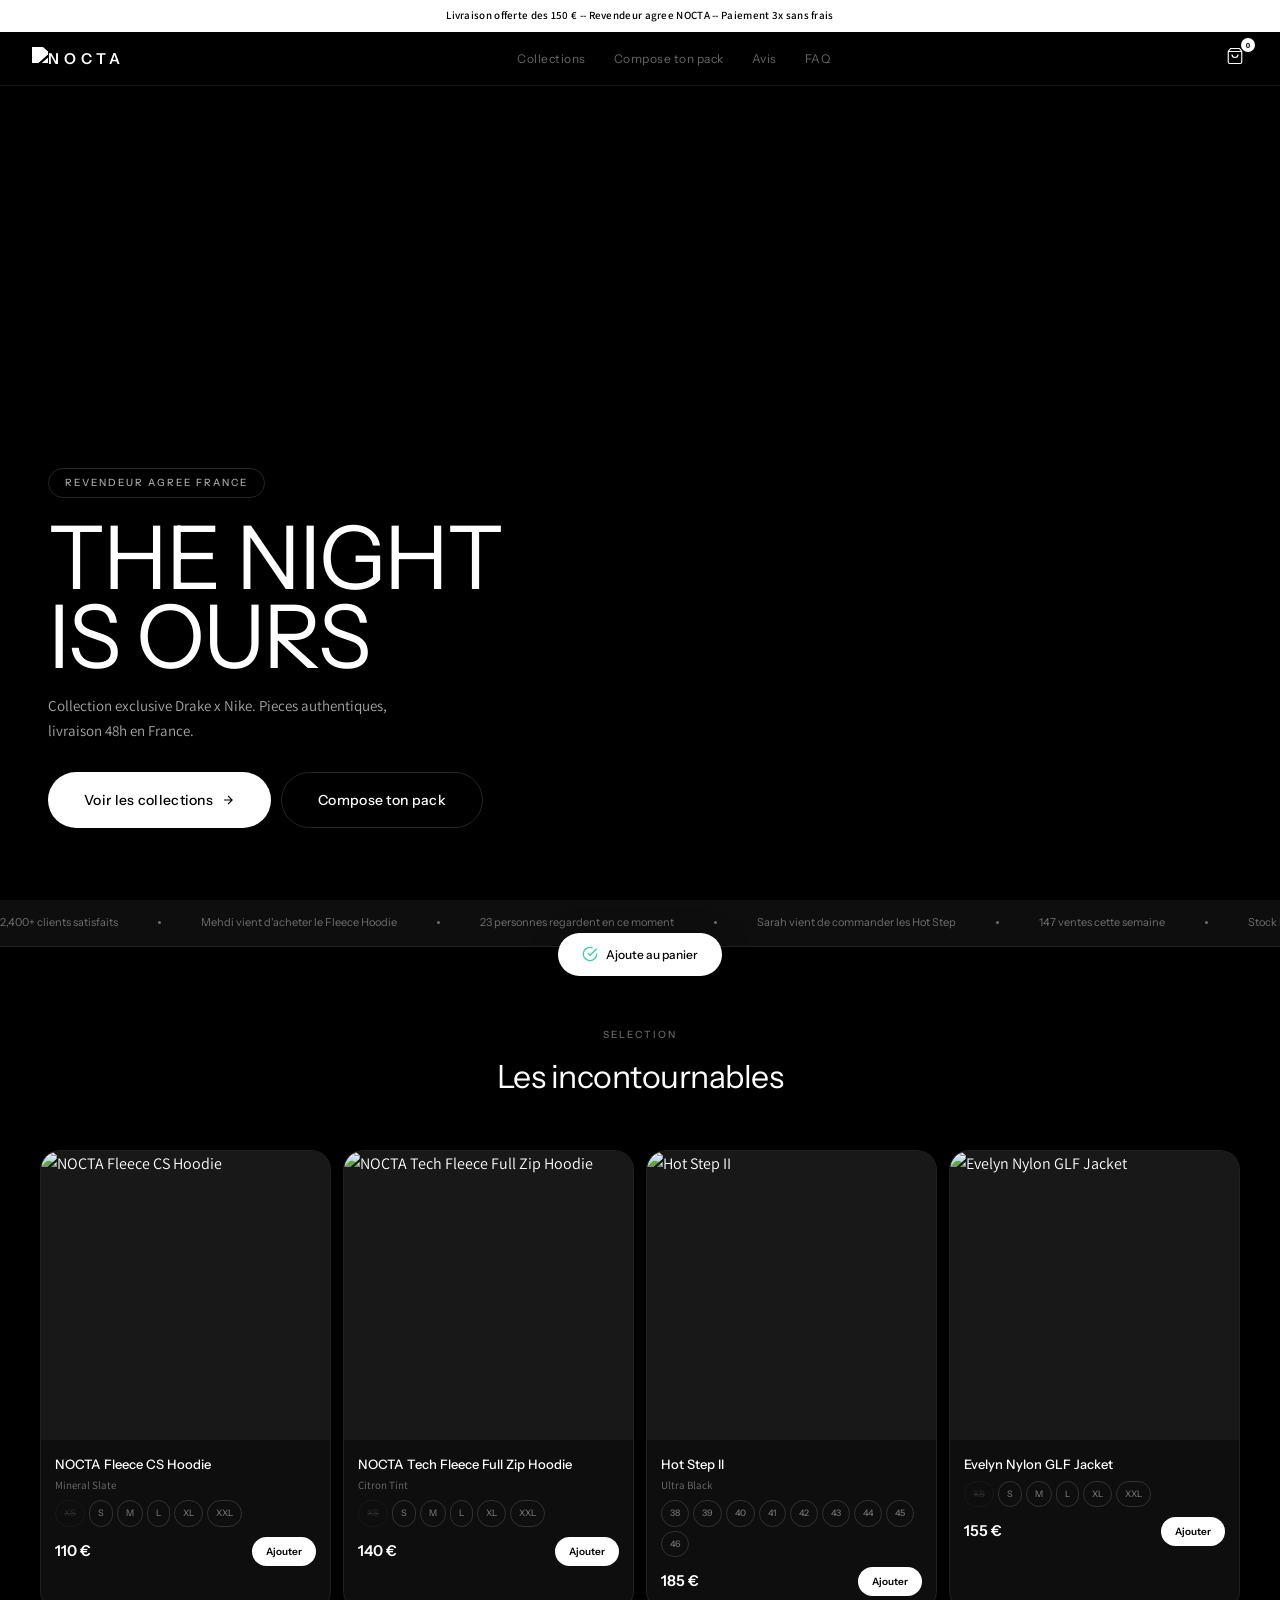
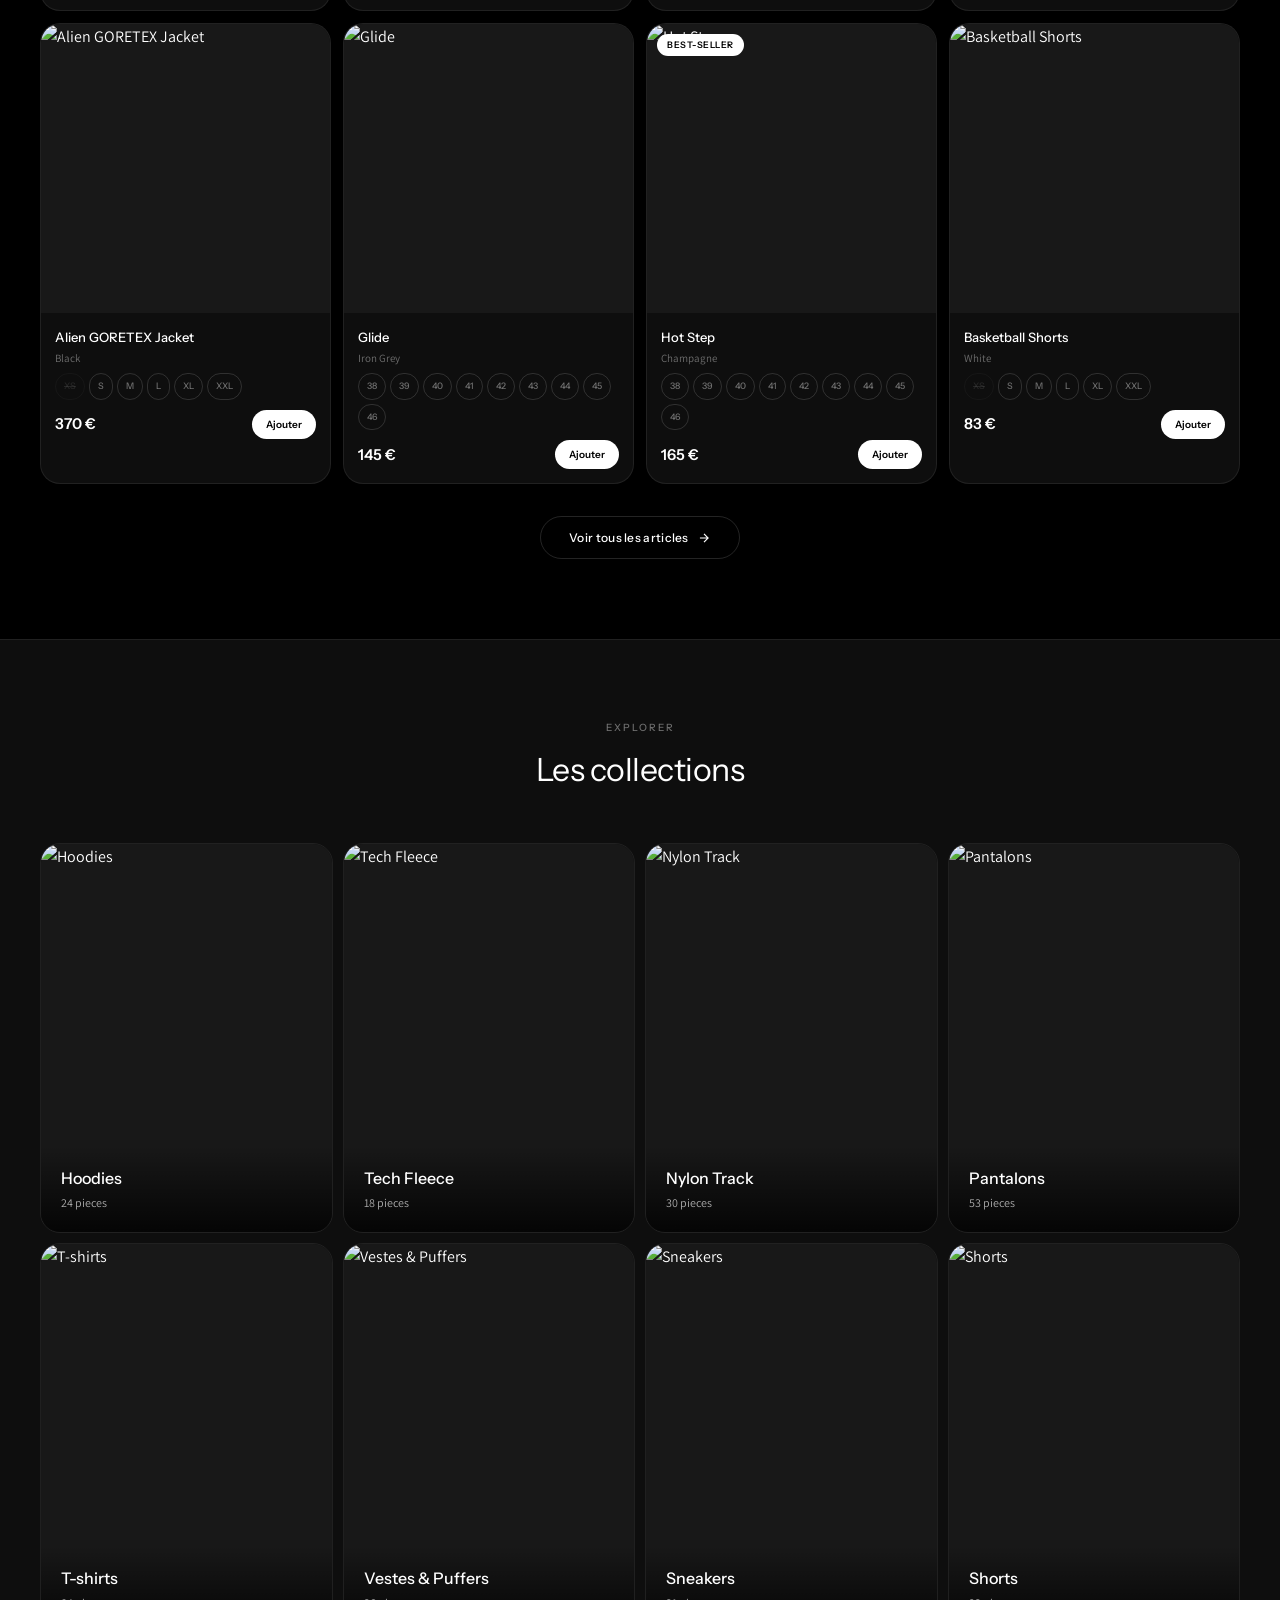
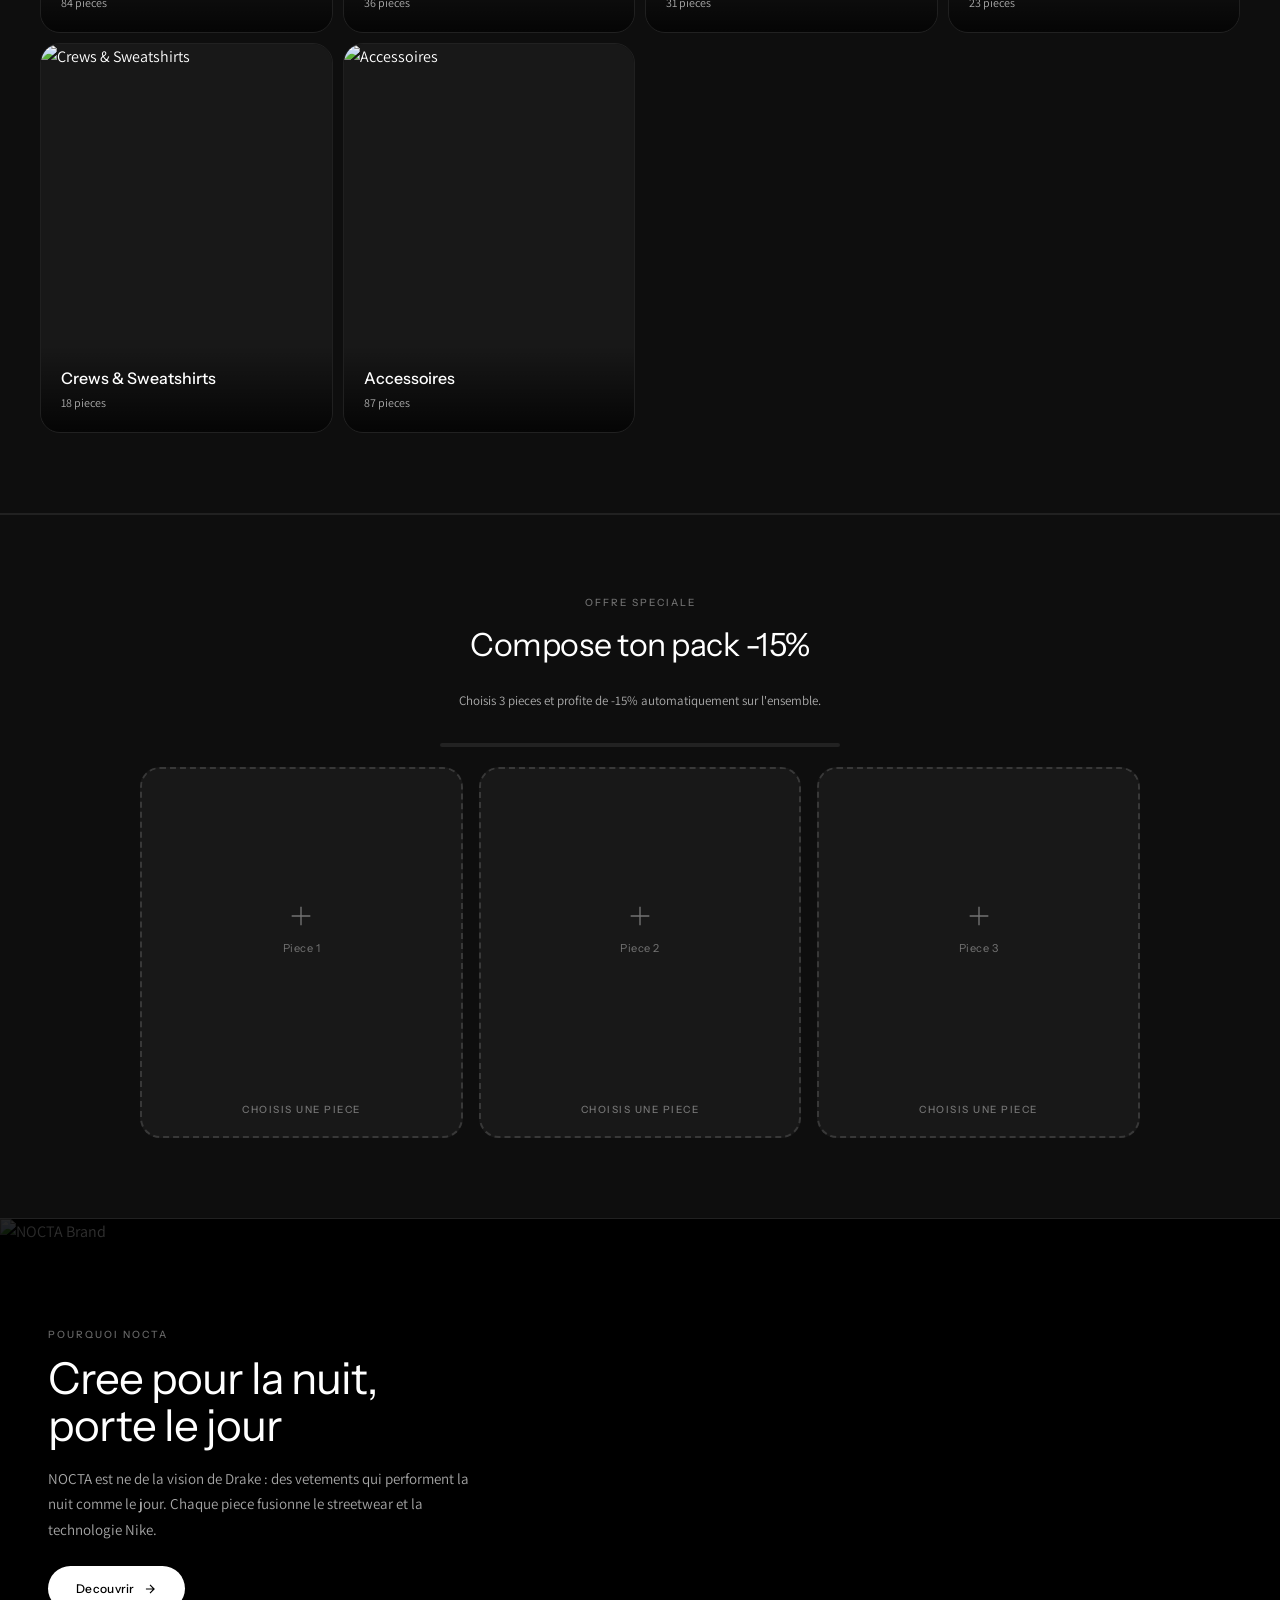
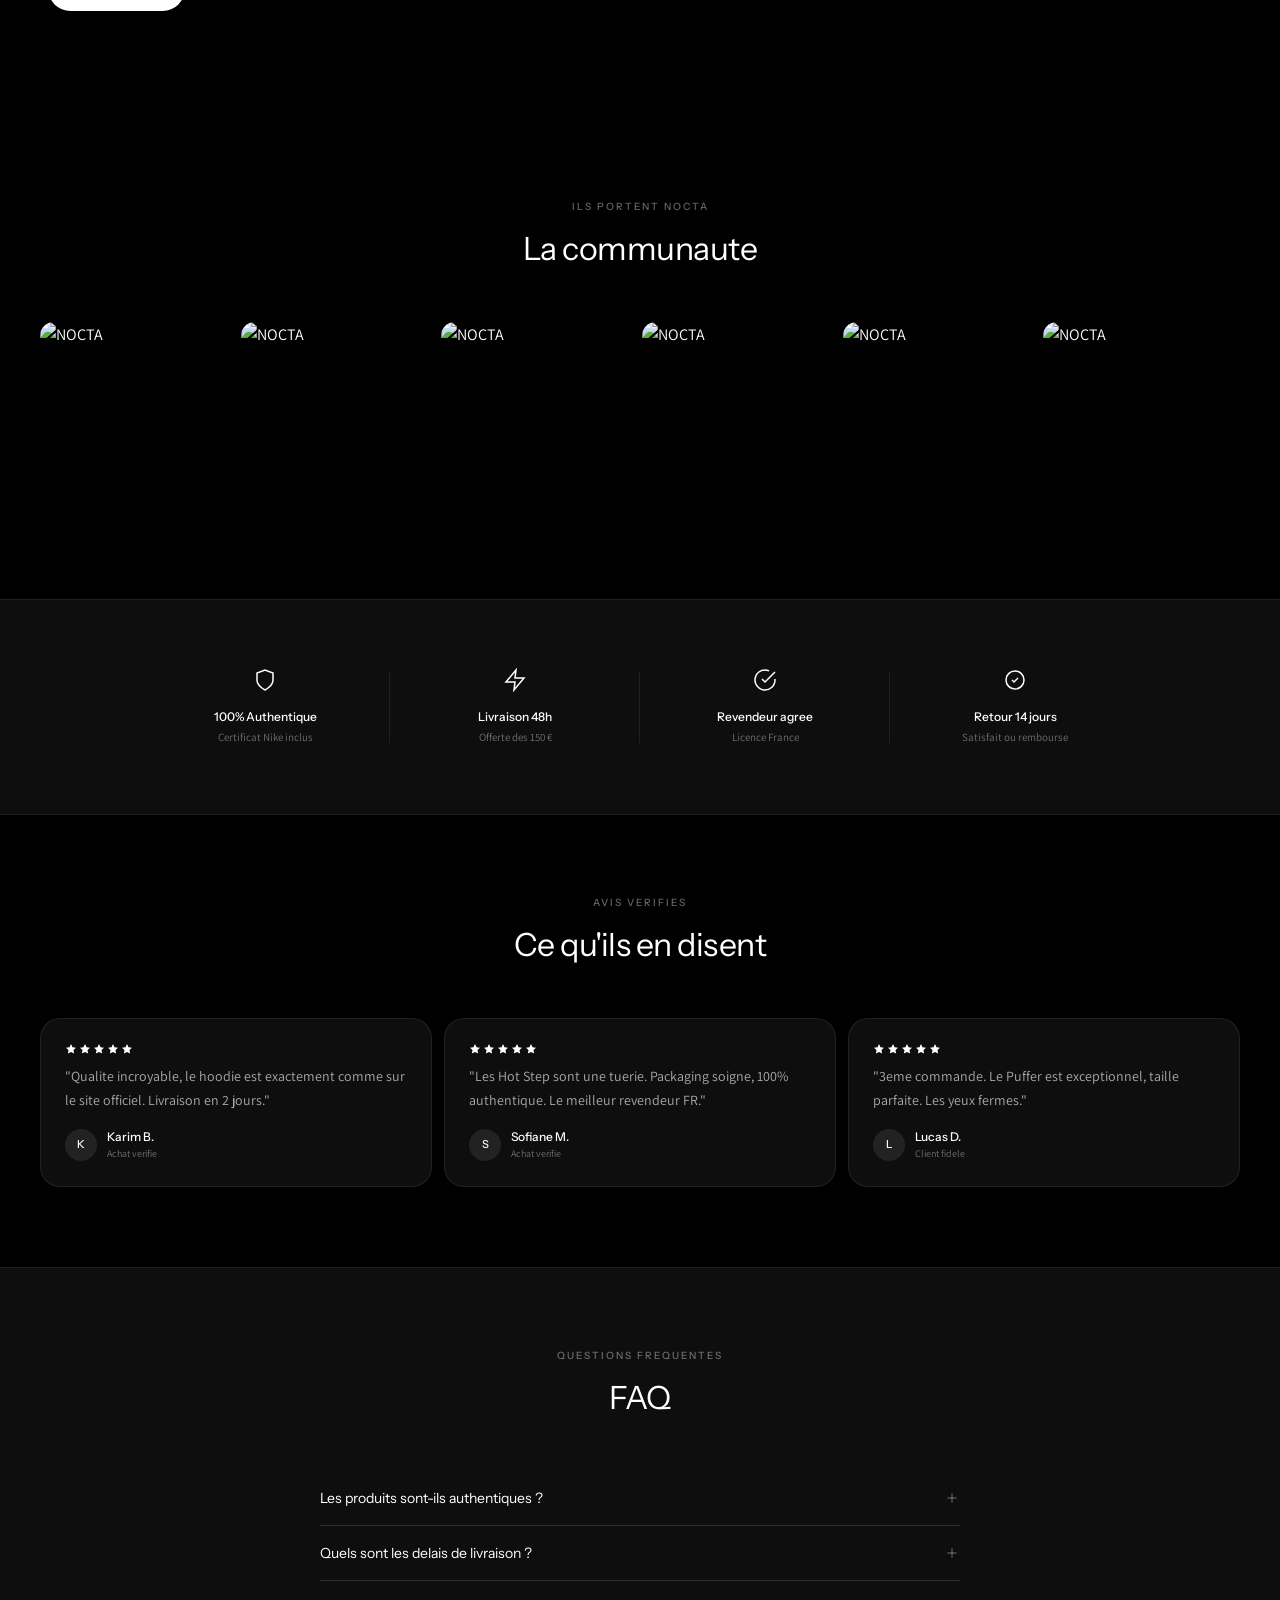
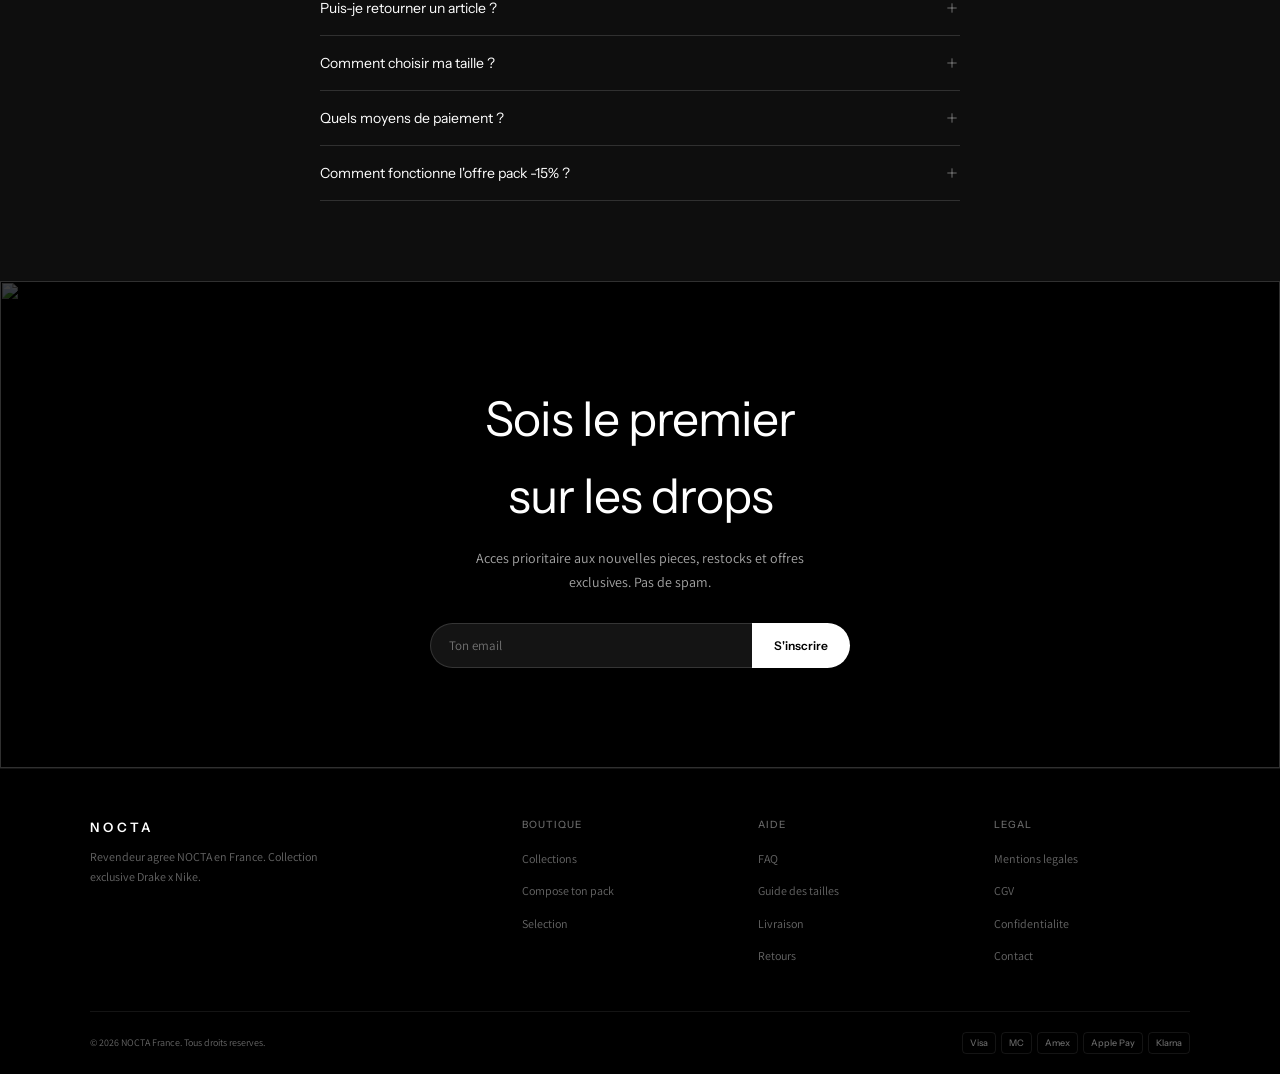
==== index.html @ 41edf845 "add ads tracker snippet (PageView, AddToCart, InitiateCheckout)" ====
<!DOCTYPE html>
<html lang="fr">
<head>
    <meta charset="UTF-8">
    <meta name="viewport" content="width=device-width, initial-scale=1.0">
    <title>NOCTA France - Revendeur Agree | Collection Drake x Nike 2026</title>
    <meta name="description" content="Revendeur agree NOCTA en France. Collection exclusive Drake x Nike : hoodies, Tech Fleece, Hot Step II, Glide, Puffers. Livraison 48h, 100% authentique. Plus de 400 pieces disponibles.">
    <meta name="keywords" content="NOCTA, Drake, Nike, NOCTA France, Hot Step, Glide, Tech Fleece, Puffer, Cardinal Stock, streetwear, sneakers, collection Drake Nike, revendeur agree NOCTA">
    <meta name="author" content="NOCTA France">
    <meta name="robots" content="index, follow">
    <link rel="canonical" href="https://nocta-france.com">

    <!-- Open Graph / Facebook -->
    <meta property="og:type" content="website">
    <meta property="og:title" content="NOCTA France - Revendeur Agree | Collection Drake x Nike">
    <meta property="og:description" content="Collection exclusive Drake x Nike : hoodies, Tech Fleece, Hot Step II, Glide, Puffers. Livraison 48h, 100% authentique. Plus de 400 pieces.">
    <meta property="og:image" content="https://cdn.shopify.com/s/files/1/0509/0079/5541/files/ONBODY_HO25CARDINALSTOCK23_af6c9d21-8281-48fa-878c-748553d8f6c7.jpg">
    <meta property="og:url" content="https://nocta-france.com">
    <meta property="og:site_name" content="NOCTA France">
    <meta property="og:locale" content="fr_FR">

    <!-- Twitter Card -->
    <meta name="twitter:card" content="summary_large_image">
    <meta name="twitter:title" content="NOCTA France - Collection Drake x Nike">
    <meta name="twitter:description" content="Revendeur agree NOCTA en France. Plus de 400 pieces authentiques Drake x Nike. Livraison 48h.">
    <meta name="twitter:image" content="https://cdn.shopify.com/s/files/1/0509/0079/5541/files/ONBODY_HO25CARDINALSTOCK23_af6c9d21-8281-48fa-878c-748553d8f6c7.jpg">

    <!-- Favicon -->
    <link rel="icon" type="image/png" href="https://www.nocta.com/cdn/shop/files/Logo_1.png">
    <link rel="apple-touch-icon" href="https://www.nocta.com/cdn/shop/files/Logo_1.png">

    <!-- Theme color -->
    <meta name="theme-color" content="#000000">
    <meta name="msapplication-TileColor" content="#000000">

    <!-- Structured Data / Schema.org -->
    <script type="application/ld+json">
    {
        "@context": "https://schema.org",
        "@type": "Store",
        "name": "NOCTA France",
        "description": "Revendeur agree NOCTA en France. Collection exclusive Drake x Nike.",
        "url": "https://nocta-france.com",
        "logo": "https://www.nocta.com/cdn/shop/files/Logo_1.png",
        "image": "https://cdn.shopify.com/s/files/1/0509/0079/5541/files/ONBODY_HO25CARDINALSTOCK23_af6c9d21-8281-48fa-878c-748553d8f6c7.jpg",
        "priceRange": "28€ - 780€",
        "currenciesAccepted": "EUR",
        "paymentAccepted": "Visa, Mastercard, American Express, Apple Pay, Google Pay, Klarna",
        "address": {
            "@type": "PostalAddress",
            "addressCountry": "FR"
        },
        "aggregateRating": {
            "@type": "AggregateRating",
            "ratingValue": "4.9",
            "reviewCount": "2400"
        },
        "offers": {
            "@type": "AggregateOffer",
            "lowPrice": "28",
            "highPrice": "780",
            "priceCurrency": "EUR",
            "offerCount": "404"
        },
        "hasOfferCatalog": {
            "@type": "OfferCatalog",
            "name": "Collection NOCTA x Nike",
            "itemListElement": [
                {"@type": "OfferCatalog", "name": "Hoodies"},
                {"@type": "OfferCatalog", "name": "Tech Fleece"},
                {"@type": "OfferCatalog", "name": "Nylon Track"},
                {"@type": "OfferCatalog", "name": "T-shirts"},
                {"@type": "OfferCatalog", "name": "Vestes & Puffers"},
                {"@type": "OfferCatalog", "name": "Sneakers"},
                {"@type": "OfferCatalog", "name": "Shorts"},
                {"@type": "OfferCatalog", "name": "Crews & Sweatshirts"},
                {"@type": "OfferCatalog", "name": "Accessoires"}
            ]
        }
    }
    </script>
    <script type="application/ld+json">
    {
        "@context": "https://schema.org",
        "@type": "FAQPage",
        "mainEntity": [
            {
                "@type": "Question",
                "name": "Les produits NOCTA sont-ils authentiques ?",
                "acceptedAnswer": {
                    "@type": "Answer",
                    "text": "Oui, 100%. Revendeur agree NOCTA en France. Chaque piece est accompagnee de son certificat d'authenticite et de la facture Nike."
                }
            },
            {
                "@type": "Question",
                "name": "Quels sont les delais de livraison NOCTA France ?",
                "acceptedAnswer": {
                    "@type": "Answer",
                    "text": "Expediee sous 24h, livraison 48h en France metropolitaine. Gratuite des 150 EUR."
                }
            },
            {
                "@type": "Question",
                "name": "Puis-je retourner un article NOCTA ?",
                "acceptedAnswer": {
                    "@type": "Answer",
                    "text": "Retour gratuit sous 14 jours. Etat d'origine avec etiquettes. Remboursement sous 5 jours."
                }
            },
            {
                "@type": "Question",
                "name": "Comment choisir ma taille NOCTA Nike ?",
                "acceptedAnswer": {
                    "@type": "Answer",
                    "text": "Sizing Nike standard. Fit oversize = taille habituelle. Fit ajuste = une taille en dessous."
                }
            }
        ]
    }
    </script>

    <link rel="preconnect" href="https://fonts.googleapis.com">
    <link rel="preconnect" href="https://fonts.gstatic.com" crossorigin>
    <link href="https://fonts.googleapis.com/css2?family=Assistant:wght@300;400;600;700&family=Instrument+Sans:wght@400;500;600;700&display=swap" rel="stylesheet">
    <style>
        *,*::before,*::after{margin:0;padding:0;box-sizing:border-box}
        :root{
            --bg:#000;--s1:#0e0e0e;--s2:#181818;--s3:#222;
            --brd:rgba(255,255,255,.08);--brd2:rgba(255,255,255,.14);
            --w:#fff;--t1:#fff;--t2:rgba(255,255,255,.65);--t3:rgba(255,255,255,.4);
            --r:14px;--rl:20px;--rf:100px;
            --h:'Instrument Sans',sans-serif;--b:'Assistant',sans-serif;
            --green:#34D399;--red:#F87171;
        }
        html{scroll-behavior:smooth}
        body{font-family:var(--b);background:var(--bg);color:var(--t1);line-height:1.6;overflow-x:hidden;-webkit-font-smoothing:antialiased}
        img{display:block;max-width:100%;height:auto}
        .hidden{display:none!important}

        /* NAV */
        .nav{position:fixed;top:30px;left:0;right:0;z-index:100;height:56px;padding:0 32px;display:flex;align-items:center;justify-content:space-between;background:rgba(0,0,0,.85);backdrop-filter:blur(24px);-webkit-backdrop-filter:blur(24px);border-bottom:1px solid var(--brd)}
        .nav-logo{font-family:var(--h);font-size:15px;font-weight:600;letter-spacing:5px;text-transform:uppercase;color:var(--w);text-decoration:none;cursor:pointer}
        .nav-links{display:flex;gap:28px;list-style:none}
        .nav-links a{font-family:var(--h);font-size:12px;font-weight:400;color:var(--t3);text-decoration:none;transition:color .2s;cursor:pointer;letter-spacing:.5px}
        .nav-links a:hover,.nav-links a.active{color:var(--w)}
        .nav-right{display:flex;align-items:center;gap:16px}
        .nav-cart{position:relative;cursor:pointer;background:none;border:none;padding:4px}
        .nav-cart svg{width:18px;height:18px;stroke:var(--w);fill:none;stroke-width:1.5}
        .cart-badge{position:absolute;top:-5px;right:-7px;background:var(--w);color:var(--bg);font-size:8px;font-weight:700;width:14px;height:14px;border-radius:50%;display:flex;align-items:center;justify-content:center;transition:transform .2s}
        .cart-badge.bounce{animation:badge-bounce .4s}
        @keyframes badge-bounce{0%{transform:scale(1)}50%{transform:scale(1.4)}100%{transform:scale(1)}}
        .menu-btn{display:none;flex-direction:column;gap:4px;cursor:pointer;background:none;border:none;padding:4px}
        .menu-btn span{display:block;width:18px;height:1.5px;background:var(--w);transition:transform .3s}

        /* TOPBAR */
        .topbar{position:fixed;top:0;left:0;right:0;z-index:101;background:var(--w);color:var(--bg);text-align:center;padding:7px 16px;font-size:11px;font-weight:600;letter-spacing:.3px}

        /* BUTTONS */
        .btn{font-family:var(--h);font-size:12px;font-weight:500;padding:13px 28px;border:none;cursor:pointer;text-decoration:none;display:inline-flex;align-items:center;gap:8px;border-radius:var(--rf);transition:all .2s;letter-spacing:.3px}
        .btn-w{background:var(--w);color:var(--bg)}
        .btn-w:hover{opacity:.85;transform:translateY(-1px)}
        .btn-o{background:transparent;color:var(--w);border:1px solid var(--brd2)}
        .btn-o:hover{border-color:var(--w)}
        .btn-lg{font-size:14px;padding:16px 36px}
        .btn-sm{font-size:11px;padding:10px 20px}
        .btn-green{background:var(--green);color:var(--bg)}
        .btn-green:hover{opacity:.9}
        .btn-full{width:100%;justify-content:center}
        .arrow{width:14px;height:14px}

        /* ==========================================
           HERO
           ========================================== */
        .hero{min-height:100vh;position:relative;display:flex;align-items:flex-end;overflow:hidden}
        .hero-img{position:absolute;inset:0}
        .hero-img img{width:100%;height:100%;object-fit:cover;object-position:center 20%}
        .hero-overlay{position:absolute;inset:0;background:linear-gradient(to top,#000 0%,rgba(0,0,0,.4) 50%,rgba(0,0,0,.15) 100%);z-index:1}
        .hero-content{position:relative;z-index:2;padding:0 48px 72px;max-width:640px}
        .hero-tag{display:inline-block;font-family:var(--h);font-size:10px;font-weight:500;letter-spacing:2px;text-transform:uppercase;color:var(--t2);border:1px solid var(--brd2);padding:6px 16px;border-radius:var(--rf);margin-bottom:20px}
        .hero h1{font-family:var(--h);font-size:clamp(44px,8vw,88px);font-weight:400;letter-spacing:-2px;line-height:.9;text-transform:uppercase;margin-bottom:16px}
        .hero p{font-size:15px;color:var(--t2);max-width:380px;line-height:1.7;margin-bottom:28px}
        .hero-btns{display:flex;gap:10px;flex-wrap:wrap}

        /* MARQUEE */
        .marquee{padding:14px 0;background:var(--s1);border-bottom:1px solid var(--brd);overflow:hidden}
        .marquee-track{display:flex;gap:40px;align-items:center;animation:mq 30s linear infinite;white-space:nowrap}
        @keyframes mq{0%{transform:translateX(0)}100%{transform:translateX(-50%)}}
        .marquee-item{font-family:var(--h);font-size:11px;font-weight:400;color:var(--t3);flex-shrink:0}
        .marquee-dot{width:3px;height:3px;border-radius:50%;background:var(--t3);flex-shrink:0}

        /* SECTION COMMON */
        .section{padding:80px 32px}
        .section-header{text-align:center;margin-bottom:48px}
        .section-tag{font-family:var(--h);font-size:10px;font-weight:500;letter-spacing:2px;text-transform:uppercase;color:var(--t3);margin-bottom:8px}
        .section-header h2{font-family:var(--h);font-size:clamp(22px,2.5vw,32px);font-weight:400;letter-spacing:-.5px}

        /* ==========================================
           COLLECTIONS BROWSE
           ========================================== */
        .col-grid{display:grid;grid-template-columns:repeat(4,1fr);gap:10px;max-width:1200px;margin:0 auto}
        .col-card{position:relative;overflow:hidden;border-radius:var(--rl);aspect-ratio:3/4;display:block;text-decoration:none;border:1px solid var(--brd);transition:transform .3s,border-color .3s;cursor:pointer}
        .col-card:hover{transform:translateY(-3px);border-color:var(--brd2)}
        .col-img{position:absolute;inset:0;background:var(--s2)}
        .col-img img{width:100%;height:100%;object-fit:cover;transition:transform .5s}
        .col-card:hover .col-img img{transform:scale(1.05)}
        .col-overlay{position:absolute;bottom:0;left:0;right:0;padding:20px;background:linear-gradient(to top,rgba(0,0,0,.8) 0%,transparent 100%);z-index:1}
        .col-name{font-family:var(--h);font-size:16px;font-weight:500;color:var(--w)}
        .col-count{font-size:12px;color:var(--t2);margin-top:2px}

        /* ==========================================
           COLLECTION VIEW (products filtered)
           ========================================== */
        .collection-view{padding:80px 32px;display:none}
        .collection-view.active{display:block}
        .collection-back{display:inline-flex;align-items:center;gap:6px;font-family:var(--h);font-size:12px;color:var(--t3);cursor:pointer;background:none;border:none;margin-bottom:32px;transition:color .2s}
        .collection-back:hover{color:var(--w)}
        .collection-back svg{width:16px;height:16px;stroke:currentColor;fill:none;stroke-width:1.5}
        .collection-title{font-family:var(--h);font-size:clamp(28px,4vw,44px);font-weight:400;letter-spacing:-1px;margin-bottom:8px}
        .collection-count{font-size:13px;color:var(--t3);margin-bottom:40px}

        /* PRODUCT GRID */
        .product-grid{display:grid;grid-template-columns:repeat(4,1fr);gap:12px;max-width:1200px;margin:0 auto}
        .product-card{background:var(--s1);border-radius:var(--rl);overflow:hidden;border:1px solid var(--brd);transition:transform .3s,border-color .3s}
        .product-card:hover{transform:translateY(-3px);border-color:var(--brd2)}
        .product-img{width:100%;aspect-ratio:1;background:var(--s2);position:relative;overflow:hidden;cursor:pointer}
        .product-img img{width:100%;height:100%;object-fit:cover;transition:transform .4s}
        .product-card:hover .product-img img{transform:scale(1.03)}
        .product-badge{position:absolute;top:10px;left:10px;background:var(--w);color:var(--bg);font-family:var(--h);font-size:9px;font-weight:600;padding:4px 10px;border-radius:var(--rf);letter-spacing:.5px;text-transform:uppercase}
        .product-footer{padding:14px}
        .product-name{font-family:var(--h);font-size:13px;font-weight:500;margin-bottom:2px}
        .product-color{font-size:11px;color:var(--t3);margin-bottom:6px}
        .product-sizes{display:flex;gap:4px;flex-wrap:wrap;margin-bottom:10px}
        .product-size{font-family:var(--h);font-size:9px;font-weight:500;padding:5px 8px;border:1px solid var(--brd2);border-radius:var(--rf);color:var(--t3);cursor:pointer;transition:all .15s;background:transparent}
        .product-size:hover,.product-size.selected{background:var(--w);color:var(--bg);border-color:var(--w)}
        .product-size.oos,.pdp-size.oos{opacity:.25;cursor:not-allowed;text-decoration:line-through;pointer-events:none}
        .product-row{display:flex;align-items:center;justify-content:space-between}
        .product-price{font-family:var(--h);font-size:15px;font-weight:600}
        .product-add{background:var(--w);color:var(--bg);border:none;font-family:var(--h);font-size:10px;font-weight:600;padding:8px 14px;border-radius:var(--rf);cursor:pointer;transition:all .2s}
        .product-add:hover{opacity:.8}
        .product-add:disabled{opacity:.4;cursor:not-allowed}
        .product-add.added{background:var(--green);color:var(--bg)}

        /* ==========================================
           PRODUCT PAGE (full page, not modal)
           ========================================== */
        .pdp{display:none;padding:100px 32px 60px}
        .pdp.active{display:block}
        .pdp-back{display:inline-flex;align-items:center;gap:6px;font-family:var(--h);font-size:12px;color:var(--t3);cursor:pointer;background:none;border:none;margin-bottom:32px;transition:color .2s}
        .pdp-back:hover{color:var(--w)}
        .pdp-back svg{width:16px;height:16px;stroke:currentColor;fill:none;stroke-width:1.5}
        .pdp-grid{display:grid;grid-template-columns:1fr 1fr;gap:48px;max-width:1100px;margin:0 auto}
        .pdp-gallery{position:relative}
        .pdp-main-img{width:100%;aspect-ratio:1;border-radius:var(--rl);overflow:hidden;background:var(--s1);border:1px solid var(--brd);cursor:zoom-in}
        .pdp-main-img img{width:100%;height:100%;object-fit:cover;transition:opacity .3s}
        .pdp-thumbs{display:flex;gap:8px;margin-top:10px}
        .pdp-thumb{width:72px;height:72px;border-radius:var(--r);overflow:hidden;border:2px solid transparent;cursor:pointer;background:var(--s1);transition:border-color .2s;flex-shrink:0}
        .pdp-thumb.active{border-color:var(--w)}
        .pdp-thumb img{width:100%;height:100%;object-fit:cover}
        .pdp-badge{position:absolute;top:16px;left:16px;background:var(--w);color:var(--bg);font-family:var(--h);font-size:10px;font-weight:600;padding:6px 14px;border-radius:var(--rf);letter-spacing:.5px;text-transform:uppercase;z-index:1}
        .pdp-info{display:flex;flex-direction:column;justify-content:center;padding:16px 0}
        .pdp-breadcrumb{font-size:11px;color:var(--t3);margin-bottom:12px;display:flex;gap:6px;align-items:center}
        .pdp-breadcrumb a{color:var(--t3);text-decoration:none;cursor:pointer}
        .pdp-breadcrumb a:hover{color:var(--w)}
        .pdp-breadcrumb span{color:var(--t3)}
        .pdp-title{font-family:var(--h);font-size:clamp(28px,3vw,40px);font-weight:400;letter-spacing:-1px;margin-bottom:4px}
        .pdp-color{font-size:14px;color:var(--t2);margin-bottom:16px}
        .pdp-reviews-mini{display:flex;align-items:center;gap:8px;margin-bottom:20px}
        .pdp-reviews-mini .stars{margin:0}
        .pdp-reviews-mini span{font-size:12px;color:var(--t3)}
        .pdp-price-row{display:flex;align-items:baseline;gap:12px;margin-bottom:6px}
        .pdp-price{font-family:var(--h);font-size:32px;font-weight:600}
        .pdp-price-note{font-size:11px;color:var(--t3)}
        .pdp-installment{font-size:12px;color:var(--t2);margin-bottom:24px}
        .pdp-label{font-family:var(--h);font-size:10px;font-weight:500;letter-spacing:1.5px;text-transform:uppercase;color:var(--t3);margin-bottom:10px}
        .pdp-sizes{display:flex;gap:8px;flex-wrap:wrap;margin-bottom:24px}
        .pdp-size{font-family:var(--h);font-size:12px;font-weight:500;padding:12px 20px;border:1px solid var(--brd2);border-radius:var(--rf);color:var(--t2);cursor:pointer;transition:all .2s;background:transparent}
        .pdp-size:hover,.pdp-size.selected{background:var(--w);color:var(--bg);border-color:var(--w)}
        .pdp-actions{display:flex;gap:10px;margin-bottom:24px}
        .pdp-add-btn{flex:1}
        .pdp-urgency{display:flex;align-items:center;gap:8px;padding:12px 16px;background:rgba(248,113,113,.06);border:1px solid rgba(248,113,113,.15);border-radius:var(--r);margin-bottom:20px}
        .pdp-urgency-dot{width:6px;height:6px;border-radius:50%;background:var(--red);animation:pulse 2s infinite;flex-shrink:0}
        .pdp-urgency span{font-size:11px;color:var(--red)}
        .pdp-shipping{display:flex;align-items:center;gap:8px;padding:12px 16px;background:rgba(52,211,153,.06);border:1px solid rgba(52,211,153,.15);border-radius:var(--r);margin-bottom:20px}
        .pdp-shipping svg{width:16px;height:16px;stroke:var(--green);fill:none;stroke-width:1.5;flex-shrink:0}
        .pdp-shipping span{font-size:11px;color:var(--green)}
        .pdp-guarantees{display:grid;grid-template-columns:1fr 1fr;gap:10px;margin-bottom:24px}
        .pdp-guarantee{display:flex;align-items:center;gap:8px;padding:12px 14px;background:var(--s1);border:1px solid var(--brd);border-radius:var(--r)}
        .pdp-guarantee svg{width:18px;height:18px;stroke:var(--w);fill:none;stroke-width:1.5;flex-shrink:0}
        .pdp-guarantee-text h5{font-family:var(--h);font-size:11px;font-weight:500;margin-bottom:1px}
        .pdp-guarantee-text p{font-size:10px;color:var(--t3)}
        .pdp-accordion{border-top:1px solid var(--brd);margin-top:8px}
        .pdp-acc-item{border-bottom:1px solid var(--brd)}
        .pdp-acc-q{display:flex;align-items:center;justify-content:space-between;padding:16px 0;cursor:pointer;font-family:var(--h);font-size:13px;font-weight:400;background:none;border:none;color:var(--w);width:100%;text-align:left}
        .pdp-acc-q svg{width:14px;height:14px;stroke:var(--t3);fill:none;stroke-width:1.5;transition:transform .3s;flex-shrink:0}
        .pdp-acc-item.active .pdp-acc-q svg{transform:rotate(45deg)}
        .pdp-acc-a{max-height:0;overflow:hidden;transition:max-height .4s}
        .pdp-acc-item.active .pdp-acc-a{max-height:300px}
        .pdp-acc-a p{font-size:12px;color:var(--t2);line-height:1.7;padding-bottom:16px}
        .pdp-social{display:flex;align-items:center;gap:8px;padding:10px 16px;background:var(--s1);border:1px solid var(--brd);border-radius:var(--r);margin-bottom:20px}
        .pdp-social-dot{width:6px;height:6px;border-radius:50%;background:var(--green);animation:pulse 2s infinite;flex-shrink:0}
        .pdp-social span{font-size:11px;color:var(--t2)}
        .pdp-bundle-hint{display:flex;align-items:center;gap:8px;padding:12px 16px;background:rgba(52,211,153,.06);border:1px solid rgba(52,211,153,.15);border-radius:var(--r);margin-bottom:20px;cursor:pointer;transition:background .2s}
        .pdp-bundle-hint:hover{background:rgba(52,211,153,.12)}
        .pdp-bundle-hint svg{width:16px;height:16px;stroke:var(--green);fill:none;stroke-width:1.5;flex-shrink:0}
        .pdp-bundle-hint span{font-size:11px;color:var(--green)}
        @media(max-width:768px){
            .pdp{padding:70px 16px 40px}
            .pdp-grid{grid-template-columns:1fr;gap:24px}
            .pdp-guarantees{grid-template-columns:1fr}
            .pdp-actions{flex-direction:column}
        }

        /* ==========================================
           BUNDLE BUILDER
           ========================================== */
        .bundle{padding:80px 32px;background:var(--s1);border-top:1px solid var(--brd);border-bottom:1px solid var(--brd)}
        .bundle-slots{display:grid;grid-template-columns:repeat(3,1fr);gap:16px;max-width:1000px;margin:0 auto}
        .bundle-slot{background:var(--s2);border-radius:var(--rl);overflow:hidden;border:2px dashed var(--brd2);text-align:center;transition:all .3s;cursor:pointer;min-height:340px;display:flex;flex-direction:column}
        .bundle-slot.filled{border-style:solid;border-color:var(--green)}
        .bundle-slot-img{aspect-ratio:1;overflow:hidden;position:relative;display:flex;align-items:center;justify-content:center;background:var(--s2)}
        .bundle-slot-img img{width:100%;height:100%;object-fit:cover}
        .bundle-slot-placeholder{color:var(--t3);display:flex;flex-direction:column;align-items:center;justify-content:center;gap:8px;padding:20px}
        .bundle-slot-placeholder svg{width:32px;height:32px;stroke:var(--t3);fill:none;stroke-width:1}
        .bundle-slot-placeholder span{font-family:var(--h);font-size:11px;letter-spacing:.5px}
        .bundle-slot-info{padding:14px}
        .bundle-slot-label{font-family:var(--h);font-size:10px;font-weight:500;letter-spacing:1.5px;text-transform:uppercase;color:var(--t3);margin-bottom:4px}
        .bundle-slot-name{font-family:var(--h);font-size:14px;font-weight:500;margin-bottom:2px}
        .bundle-slot-price{font-family:var(--h);font-size:14px;font-weight:600}
        .bundle-slot-remove{font-size:10px;color:var(--red);cursor:pointer;margin-top:4px;background:none;border:none;font-family:var(--h)}
        .bundle-slot-remove:hover{text-decoration:underline}
        .bundle-slot-sizes{display:flex;flex-wrap:wrap;gap:3px;margin-top:8px;justify-content:center}
        .bundle-slot-size{font-family:var(--h);font-size:9px;padding:4px 6px;border:1px solid var(--brd2);background:transparent;color:var(--w);cursor:pointer;border-radius:var(--rf);min-width:24px;line-height:1;transition:all .15s}
        @media(max-width:768px){.bundle-slot-sizes{gap:2px}.bundle-slot-size{font-size:8px;padding:3px 4px;min-width:20px}}
        .bundle-slot-size:hover:not(:disabled){border-color:var(--w)}
        .bundle-slot-size.selected{background:var(--w);color:var(--bg);border-color:var(--w)}
        .bundle-slot-size:disabled{opacity:.3;text-decoration:line-through;cursor:not-allowed}
        .bundle-total{text-align:center;margin-top:32px}
        .bundle-total-price{font-family:var(--h);font-size:13px;color:var(--t2);margin-bottom:6px}
        .bundle-total-price span{font-size:22px;font-weight:600;color:var(--w);margin-left:6px}
        .bundle-total-price .old{font-size:16px;font-weight:400;color:var(--t3);text-decoration:line-through}
        .bundle-savings{font-size:12px;color:var(--green);margin-bottom:12px;font-family:var(--h)}
        .bundle-progress{max-width:400px;margin:0 auto 20px;height:4px;background:var(--s3);border-radius:4px;overflow:hidden}
        .bundle-progress-bar{height:100%;background:var(--green);transition:width .4s;border-radius:4px}

        /* Bundle picker modal */
        .picker-overlay{position:fixed;inset:0;background:rgba(0,0,0,.8);z-index:300;display:none;align-items:flex-end;justify-content:center;backdrop-filter:blur(6px)}
        .picker-overlay.active{display:flex}
        .picker{background:var(--s1);border-radius:var(--rl) var(--rl) 0 0;max-width:1000px;width:100%;max-height:80vh;overflow-y:auto;border:1px solid var(--brd);padding:32px}
        .picker-header{display:flex;justify-content:space-between;align-items:center;margin-bottom:24px}
        .picker-title{font-family:var(--h);font-size:18px;font-weight:500}
        .picker-close{background:var(--s2);border:1px solid var(--brd);color:var(--w);width:32px;height:32px;border-radius:50%;cursor:pointer;display:flex;align-items:center;justify-content:center;font-size:14px}
        .picker-filters{display:flex;gap:8px;margin-bottom:20px;flex-wrap:wrap}
        .picker-filter{font-family:var(--h);font-size:11px;padding:8px 16px;border:1px solid var(--brd2);border-radius:var(--rf);background:transparent;color:var(--t3);cursor:pointer;transition:all .2s}
        .picker-filter:hover,.picker-filter.active{background:var(--w);color:var(--bg);border-color:var(--w)}
        .picker-grid{display:grid;grid-template-columns:repeat(4,1fr);gap:10px}
        .picker-item{background:var(--s2);border-radius:var(--r);overflow:hidden;border:1px solid var(--brd);cursor:pointer;transition:all .2s}
        .picker-item:hover{border-color:var(--brd2);transform:translateY(-2px)}
        .picker-item.selected{border-color:var(--green)}
        .picker-item-img{aspect-ratio:1;overflow:hidden}
        .picker-item-img img{width:100%;height:100%;object-fit:cover}
        .picker-item-info{padding:10px}
        .picker-item-name{font-family:var(--h);font-size:11px;font-weight:500;margin-bottom:2px}
        .picker-item-price{font-family:var(--h);font-size:13px;font-weight:600}

        /* ==========================================
           CART DRAWER
           ========================================== */
        .cart-overlay{position:fixed;inset:0;background:rgba(0,0,0,.6);z-index:400;opacity:0;visibility:hidden;transition:all .3s}
        .cart-overlay.active{opacity:1;visibility:visible}
        .cart-drawer{position:fixed;top:0;right:0;bottom:0;width:420px;max-width:100%;background:var(--s1);z-index:401;transform:translateX(100%);transition:transform .35s cubic-bezier(.4,0,.2,1);display:flex;flex-direction:column;border-left:1px solid var(--brd)}
        .cart-drawer.active{transform:translateX(0)}
        .cart-header{padding:20px 24px;border-bottom:1px solid var(--brd);display:flex;justify-content:space-between;align-items:center}
        .cart-header-title{font-family:var(--h);font-size:16px;font-weight:500;display:flex;align-items:center;gap:8px}
        .cart-header-count{font-size:12px;color:var(--t3)}
        .cart-close{background:none;border:none;color:var(--w);cursor:pointer;padding:4px}
        .cart-close svg{width:20px;height:20px;stroke:currentColor;fill:none;stroke-width:1.5}
        .cart-social{padding:10px 24px;background:var(--s2);border-bottom:1px solid var(--brd);display:flex;align-items:center;gap:8px}
        .cart-social-dot{width:6px;height:6px;border-radius:50%;background:var(--green);animation:pulse 2s infinite}
        @keyframes pulse{0%,100%{opacity:1}50%{opacity:.3}}
        .cart-social-text{font-size:11px;color:var(--t2)}
        .cart-items{flex:1;overflow-y:auto;padding:16px 24px}
        .cart-empty{text-align:center;padding:60px 20px}
        .cart-empty svg{width:48px;height:48px;stroke:var(--t3);fill:none;stroke-width:1;margin-bottom:12px}
        .cart-empty p{font-size:13px;color:var(--t3);margin-bottom:20px}
        .cart-item{display:flex;gap:14px;padding:14px 0;border-bottom:1px solid var(--brd)}
        .cart-item-img{width:80px;height:80px;border-radius:var(--r);overflow:hidden;flex-shrink:0;background:var(--s2)}
        .cart-item-img img{width:100%;height:100%;object-fit:cover}
        .cart-item-info{flex:1;display:flex;flex-direction:column;justify-content:center}
        .cart-item-name{font-family:var(--h);font-size:12px;font-weight:500;margin-bottom:2px}
        .cart-item-meta{font-size:10px;color:var(--t3);margin-bottom:6px}
        .cart-item-bottom{display:flex;align-items:center;justify-content:space-between}
        .cart-item-price{font-family:var(--h);font-size:14px;font-weight:600}
        .cart-item-qty{display:flex;align-items:center;gap:0;border:1px solid var(--brd2);border-radius:var(--rf);overflow:hidden}
        .cart-item-qty button{background:transparent;border:none;color:var(--w);width:28px;height:28px;cursor:pointer;font-size:14px;display:flex;align-items:center;justify-content:center}
        .cart-item-qty button:hover{background:var(--s3)}
        .cart-item-qty span{font-family:var(--h);font-size:12px;font-weight:500;width:24px;text-align:center}
        .cart-item-remove{background:none;border:none;color:var(--red);font-size:10px;cursor:pointer;font-family:var(--h);margin-top:4px}
        .cart-item-remove:hover{text-decoration:underline}
        .cart-footer{padding:20px 24px;border-top:1px solid var(--brd);background:var(--s1)}
        .cart-bundle-hint{background:rgba(52,211,153,.08);border:1px solid rgba(52,211,153,.2);border-radius:var(--r);padding:10px 14px;margin-bottom:14px;display:flex;align-items:center;gap:8px}
        .cart-bundle-hint svg{width:16px;height:16px;stroke:var(--green);fill:none;stroke-width:1.5;flex-shrink:0}
        .cart-bundle-hint span{font-size:11px;color:var(--green)}
        .cart-subtotal{display:flex;justify-content:space-between;margin-bottom:4px}
        .cart-subtotal-label{font-size:13px;color:var(--t2)}
        .cart-subtotal-value{font-family:var(--h);font-size:13px;font-weight:500}
        .cart-discount{display:flex;justify-content:space-between;margin-bottom:4px;color:var(--green)}
        .cart-discount-label{font-size:13px}
        .cart-discount-value{font-family:var(--h);font-size:13px;font-weight:500}
        .cart-total{display:flex;justify-content:space-between;padding-top:10px;margin-top:6px;margin-bottom:14px;border-top:1px solid var(--brd)}
        .cart-total-label{font-family:var(--h);font-size:15px;font-weight:500}
        .cart-total-value{font-family:var(--h);font-size:20px;font-weight:600}
        .cart-free-shipping{text-align:center;font-size:11px;color:var(--green);margin-bottom:10px;display:flex;align-items:center;justify-content:center;gap:6px}
        .cart-free-shipping svg{width:14px;height:14px;stroke:var(--green);fill:none;stroke-width:1.5}
        .cart-trust{display:flex;justify-content:center;gap:16px;margin-top:12px}
        .cart-trust-item{display:flex;align-items:center;gap:4px;font-size:10px;color:var(--t3)}
        .cart-trust-item svg{width:12px;height:12px;stroke:var(--t3);fill:none;stroke-width:1.5}

        /* TOAST */
        .toast{position:fixed;bottom:24px;left:50%;transform:translateX(-50%) translateY(100px);background:var(--w);color:var(--bg);padding:12px 24px;border-radius:var(--rf);font-family:var(--h);font-size:12px;font-weight:500;z-index:500;transition:transform .4s cubic-bezier(.4,0,.2,1);display:flex;align-items:center;gap:8px;box-shadow:0 8px 32px rgba(0,0,0,.3)}
        .toast.show{transform:translateX(-50%) translateY(0)}
        .toast svg{width:16px;height:16px;stroke:var(--green);fill:none;stroke-width:2}

        /* ==========================================
           BRAND STORY
           ========================================== */
        .brand{position:relative;min-height:500px;display:flex;align-items:center;overflow:hidden}
        .brand-img{position:absolute;inset:0}
        .brand-img img{width:100%;height:100%;object-fit:cover}
        .brand-overlay{position:absolute;inset:0;background:linear-gradient(to right,rgba(0,0,0,.85) 0%,rgba(0,0,0,.3) 100%);z-index:1}
        .brand-content{position:relative;z-index:2;padding:64px 48px;max-width:520px}

        /* COMMUNITY */
        .ig-grid{display:grid;grid-template-columns:repeat(6,1fr);gap:4px;max-width:1200px;margin:0 auto}
        .ig-item{aspect-ratio:1;overflow:hidden;border-radius:var(--r);cursor:pointer;position:relative}
        .ig-item img{width:100%;height:100%;object-fit:cover;transition:transform .4s}
        .ig-item:hover img{transform:scale(1.06)}

        /* GUARANTEES */
        .guarantees{padding:48px 32px;background:var(--s1);border-top:1px solid var(--brd);border-bottom:1px solid var(--brd)}
        .guarantees-grid{display:grid;grid-template-columns:repeat(4,1fr);gap:0;max-width:1000px;margin:0 auto}
        .guarantee-item{text-align:center;padding:20px 16px;position:relative}
        .guarantee-item:not(:last-child)::after{content:'';position:absolute;right:0;top:20%;height:60%;width:1px;background:var(--brd)}
        .guarantee-item svg{width:24px;height:24px;stroke:var(--w);fill:none;stroke-width:1.5;margin-bottom:8px}
        .guarantee-item h4{font-family:var(--h);font-size:12px;font-weight:500;margin-bottom:2px}
        .guarantee-item p{font-size:11px;color:var(--t3)}

        /* REVIEWS */
        .reviews-grid{display:grid;grid-template-columns:repeat(3,1fr);gap:12px;max-width:1200px;margin:0 auto}
        .review-card{background:var(--s1);padding:24px;border-radius:var(--rl);border:1px solid var(--brd)}
        .stars{display:flex;gap:2px;margin-bottom:10px}
        .stars svg{width:12px;height:12px;fill:var(--w)}
        .review-text{font-size:14px;color:var(--t2);line-height:1.7;margin-bottom:14px}
        .review-author{display:flex;align-items:center;gap:10px}
        .review-avatar{width:32px;height:32px;background:var(--s3);border-radius:50%;display:flex;align-items:center;justify-content:center;font-family:var(--h);font-size:11px;font-weight:500}
        .review-name{font-family:var(--h);font-size:12px;font-weight:500}
        .review-badge{font-size:10px;color:var(--t3)}

        /* FAQ */
        .faq-list{max-width:640px;margin:0 auto}
        .faq-item{border-bottom:1px solid var(--brd2)}
        .faq-q{display:flex;align-items:center;justify-content:space-between;padding:18px 0;cursor:pointer;font-family:var(--h);font-size:14px;font-weight:400;background:none;border:none;color:var(--w);width:100%;text-align:left}
        .faq-q:hover{color:var(--t2)}
        .faq-q svg{width:16px;height:16px;stroke:var(--t3);fill:none;stroke-width:1.5;transition:transform .3s;flex-shrink:0}
        .faq-item.active .faq-q svg{transform:rotate(45deg)}
        .faq-a{max-height:0;overflow:hidden;transition:max-height .4s}
        .faq-item.active .faq-a{max-height:200px}
        .faq-a p{font-size:13px;color:var(--t2);line-height:1.7;padding-bottom:18px}

        /* CTA NEWSLETTER */
        .cta-nl{position:relative;padding:100px 32px;text-align:center;overflow:hidden}
        .cta-nl-bg{position:absolute;inset:0}
        .cta-nl-bg img{width:100%;height:100%;object-fit:cover;opacity:.25}
        .cta-nl-content{position:relative;z-index:1}
        .cta-nl h2{font-family:var(--h);font-size:clamp(28px,4vw,48px);font-weight:400;letter-spacing:-1px;margin-bottom:12px}
        .cta-nl p{font-size:14px;color:var(--t2);max-width:380px;margin:0 auto 28px;line-height:1.7}
        .nl-form{display:flex;gap:0;max-width:420px;margin:0 auto}
        .nl-input{flex:1;padding:13px 18px;background:rgba(255,255,255,.08);border:1px solid var(--brd2);border-right:none;border-radius:var(--rf) 0 0 var(--rf);color:var(--w);font-family:var(--b);font-size:13px;outline:none}
        .nl-input::placeholder{color:var(--t3)}
        .nl-input:focus{border-color:rgba(255,255,255,.3)}
        .nl-btn{padding:13px 22px;background:var(--w);color:var(--bg);border:none;border-radius:0 var(--rf) var(--rf) 0;font-family:var(--h);font-size:12px;font-weight:600;cursor:pointer;white-space:nowrap}
        .nl-btn:hover{opacity:.85}

        /* FOOTER */
        .footer{padding:48px 32px 20px;border-top:1px solid var(--brd)}
        .footer-grid{display:grid;grid-template-columns:2fr 1fr 1fr 1fr;gap:40px;max-width:1100px;margin:0 auto 36px}
        .footer-brand{font-family:var(--h);font-size:13px;font-weight:600;letter-spacing:4px;text-transform:uppercase;margin-bottom:10px}
        .footer-brand-text{font-size:12px;color:var(--t3);line-height:1.6;max-width:240px}
        .footer-col-title{font-family:var(--h);font-size:10px;font-weight:500;letter-spacing:1px;text-transform:uppercase;color:var(--t3);margin-bottom:12px}
        .footer-col ul{list-style:none}.footer-col li{margin-bottom:7px}
        .footer-col a{font-size:12px;color:var(--t3);text-decoration:none;transition:color .2s;cursor:pointer}
        .footer-col a:hover{color:var(--w)}
        .footer-bottom{display:flex;justify-content:space-between;align-items:center;max-width:1100px;margin:0 auto;padding-top:20px;border-top:1px solid var(--brd)}
        .footer-copy{font-size:10px;color:var(--t3)}
        .footer-pay{display:flex;gap:5px}
        .footer-pay span{font-size:9px;color:var(--t3);border:1px solid var(--brd);padding:3px 7px;border-radius:4px;font-family:var(--h);font-weight:500}

        /* ANIM */
        .fadein{opacity:0;transform:translateY(20px);transition:opacity .5s,transform .5s}
        .fadein.visible{opacity:1;transform:translateY(0)}

        /* RESPONSIVE */
        @media(max-width:1024px){
            .product-grid,.picker-grid{grid-template-columns:repeat(2,1fr)}
            .col-grid{grid-template-columns:repeat(2,1fr)}
            .modal{grid-template-columns:1fr}
            .modal-img{border-radius:var(--rl) var(--rl) 0 0;max-height:50vh}
            .reviews-grid{grid-template-columns:1fr}
            .ig-grid{grid-template-columns:repeat(3,1fr)}
            .footer-grid{grid-template-columns:1fr 1fr;gap:24px}
            .guarantees-grid{grid-template-columns:repeat(2,1fr)}
            .guarantee-item:nth-child(2)::after{display:none}
        }
        @media(max-width:768px){
            .nav{padding:0 16px;height:52px}
            .nav-logo{position:absolute;left:50%;transform:translateX(-50%)}
            .nav-links{display:none;position:fixed;top:80px;left:0;right:0;background:rgba(0,0,0,.96);backdrop-filter:blur(20px);flex-direction:column;padding:24px 16px;gap:16px;border-bottom:1px solid var(--brd)}
            .nav-links.open{display:flex}
            .menu-btn{display:flex}
            .nav-cart{margin-left:auto}
            .topbar{top:0;font-size:10px;padding:6px 12px}
            .nav{top:28px;height:52px}
            .hero-content{padding:0 20px 40px}
            .hero h1{font-size:clamp(36px,12vw,52px)}
            .hero-btns{flex-direction:column;max-width:260px}
            .btn{justify-content:center;width:100%}
            .section{padding:48px 16px}
            .collection-view{padding:48px 16px}
            .product-grid{grid-template-columns:1fr 1fr;gap:8px}
            .product-footer{padding:10px}
            .product-name{font-size:12px}
            .product-sizes{display:none}
            .bundle-slots{grid-template-columns:1fr 1fr 1fr;gap:8px}
            .bundle-slot{min-height:auto}
            .bundle-slot-info{padding:10px}
            .bundle-slot-name{font-size:12px}
            .bundle{padding:48px 16px}
            .picker-grid{grid-template-columns:repeat(2,1fr);gap:8px}
            .picker{padding:20px}
            .cart-drawer{width:100%}
            .guarantees-grid{grid-template-columns:1fr 1fr}
            .guarantee-item::after{display:none!important}
            .guarantees{padding:32px 16px}
            .brand-content{padding:40px 20px}
            .brand{min-height:400px}
            .cta-nl{padding:64px 16px}
            .nl-form{flex-direction:column;gap:8px}
            .nl-input{border-right:1px solid var(--brd2);border-radius:var(--rf)}
            .nl-btn{border-radius:var(--rf)}
            .footer{padding:32px 16px 16px}
            .footer-grid{grid-template-columns:1fr;gap:16px}
            .footer-bottom{flex-direction:column;gap:8px;text-align:center}
        }
        @media(prefers-reduced-motion:reduce){
            *{animation-duration:.01ms!important;transition-duration:.01ms!important}
            .fadein{opacity:1;transform:none}.marquee-track{animation:none}
        }

        /* LEGAL PAGES */
        .legal-page{display:none;padding:100px 32px 60px;max-width:800px;margin:0 auto}
        .legal-page.active{display:block}
        .legal-page h1{font-family:var(--h);font-size:clamp(28px,4vw,40px);font-weight:400;letter-spacing:-1px;margin-bottom:8px}
        .legal-page .legal-update{font-size:12px;color:var(--t3);margin-bottom:32px}
        .legal-page h2{font-family:var(--h);font-size:18px;font-weight:500;margin-top:32px;margin-bottom:12px}
        .legal-page h3{font-family:var(--h);font-size:14px;font-weight:500;margin-top:20px;margin-bottom:8px}
        .legal-page p,.legal-page li{font-size:13px;color:var(--t2);line-height:1.8;margin-bottom:10px}
        .legal-page ul{padding-left:20px;margin-bottom:16px}
        .legal-page a{color:var(--w);text-decoration:underline}
        .legal-back{display:inline-flex;align-items:center;gap:6px;font-family:var(--h);font-size:12px;color:var(--t3);cursor:pointer;background:none;border:none;margin-bottom:32px;transition:color .2s}
        .legal-back:hover{color:var(--w)}
        .legal-back svg{width:16px;height:16px;stroke:currentColor;fill:none;stroke-width:1.5}
        @media(max-width:768px){.legal-page{padding:70px 16px 40px}}
    </style>
</head>
<body>

    <!-- NAV -->
    <nav class="nav">
        <button class="menu-btn" id="menuToggle" aria-label="Menu"><span></span><span></span><span></span></button>
        <a class="nav-logo" id="navLogo"><img src="https://www.nocta.com/cdn/shop/files/Logo_1a7499b2-ba78-418e-982a-a9741415bdb6.png" alt="NOCTA" style="height:22px;vertical-align:middle;filter:brightness(10)"></a>
        <ul class="nav-links" id="navLinks">
            <li><a data-nav="collections">Collections</a></li>
            <li><a data-nav="bundle">Compose ton pack</a></li>
            <li><a data-nav="reviews">Avis</a></li>
            <li><a data-nav="faq">FAQ</a></li>
        </ul>
        <div class="nav-right">
            <button class="nav-cart" id="cartToggle">
                <svg viewBox="0 0 24 24"><path d="M6 2L3 6v14a2 2 0 002 2h14a2 2 0 002-2V6l-3-4zM3 6h18M16 10a4 4 0 01-8 0"/></svg>
                <div class="cart-badge" id="cartBadge">0</div>
            </button>
        </div>
    </nav>
    <div class="topbar">Livraison offerte des 150 € -- Revendeur agree NOCTA -- Paiement 3x sans frais</div>

    <!-- MAIN CONTENT (homepage) -->
    <div id="homePage">

        <!-- HERO -->
        <section class="hero">
            <div class="hero-img"><img src="https://cdn.shopify.com/s/files/1/0509/0079/5541/files/ONBODY_HO25CARDINALSTOCK23_af6c9d21-8281-48fa-878c-748553d8f6c7.jpg" alt="NOCTA Collection"></div>
            <div class="hero-overlay"></div>
            <div class="hero-content">
                <div class="hero-tag">Revendeur agree France</div>
                <h1>The Night<br>Is Ours</h1>
                <p>Collection exclusive Drake x Nike. Pieces authentiques, livraison 48h en France.</p>
                <div class="hero-btns">
                    <a data-nav="collections" class="btn btn-w btn-lg" style="cursor:pointer">Voir les collections <svg class="arrow" viewBox="0 0 24 24" fill="none" stroke="currentColor" stroke-width="2"><path d="M5 12h14M12 5l7 7-7 7"/></svg></a>
                    <a data-nav="bundle" class="btn btn-o btn-lg" style="cursor:pointer">Compose ton pack</a>
                </div>
            </div>
        </section>

        <!-- MARQUEE -->
        <div class="marquee">
            <div class="marquee-track" id="marqueeTrack">
                <span class="marquee-item">2,400+ clients satisfaits</span><span class="marquee-dot"></span>
                <span class="marquee-item">Mehdi vient d'acheter le Fleece Hoodie</span><span class="marquee-dot"></span>
                <span class="marquee-item">23 personnes regardent en ce moment</span><span class="marquee-dot"></span>
                <span class="marquee-item">Sarah vient de commander les Hot Step</span><span class="marquee-dot"></span>
                <span class="marquee-item">147 ventes cette semaine</span><span class="marquee-dot"></span>
                <span class="marquee-item">Stock limite sur 4 references</span><span class="marquee-dot"></span>
                <span class="marquee-item">2,400+ clients satisfaits</span><span class="marquee-dot"></span>
                <span class="marquee-item">Mehdi vient d'acheter le Fleece Hoodie</span><span class="marquee-dot"></span>
                <span class="marquee-item">23 personnes regardent en ce moment</span><span class="marquee-dot"></span>
                <span class="marquee-item">Sarah vient de commander les Hot Step</span><span class="marquee-dot"></span>
                <span class="marquee-item">147 ventes cette semaine</span><span class="marquee-dot"></span>
                <span class="marquee-item">Stock limite sur 4 references</span><span class="marquee-dot"></span>
            </div>
        </div>

        <!-- FEATURED PRODUCTS (top picks) -->
        <section class="section" id="featuredSection">
            <div class="section-header fadein"><div class="section-tag">Selection</div><h2>Les incontournables</h2></div>
            <div class="product-grid" id="featuredGrid"></div>
            <div style="text-align:center;margin-top:32px" class="fadein"><button class="btn btn-o" id="featuredMore">Voir tous les articles <svg class="arrow" viewBox="0 0 24 24" fill="none" stroke="currentColor" stroke-width="2"><path d="M5 12h14M12 5l7 7-7 7"/></svg></button></div>
        </section>

        <!-- COLLECTIONS -->
        <section class="section" id="collectionsSection" style="background:var(--s1);border-top:1px solid var(--brd);border-bottom:1px solid var(--brd)">
            <div class="section-header fadein"><div class="section-tag">Explorer</div><h2>Les collections</h2></div>
            <div class="col-grid fadein" id="colGrid"></div>
        </section>

        <!-- BUNDLE BUILDER -->
        <section class="bundle" id="bundleSection">
            <div class="section-header fadein"><div class="section-tag">Offre speciale</div><h2>Compose ton pack -15%</h2></div>
            <p style="text-align:center;font-size:13px;color:var(--t2);margin:-28px auto 32px;max-width:400px">Choisis 3 pieces et profite de -15% automatiquement sur l'ensemble.</p>
            <div class="bundle-progress"><div class="bundle-progress-bar" id="bundleBar" style="width:0%"></div></div>
            <div class="bundle-slots" id="bundleSlots"></div>
            <div class="bundle-total" id="bundleTotal" style="display:none">
                <div class="bundle-total-price"><span class="old" id="bundleOld"></span><span id="bundleNew"></span></div>
                <div class="bundle-savings" id="bundleSave"></div>
                <button class="btn btn-green btn-lg" id="bundleAddAll">Ajouter les 3 pieces au panier <svg class="arrow" viewBox="0 0 24 24" fill="none" stroke="currentColor" stroke-width="2"><path d="M5 12h14M12 5l7 7-7 7"/></svg></button>
            </div>
        </section>

        <!-- BRAND STORY -->
        <section class="brand">
            <div class="brand-img"><img src="https://cdn.shopify.com/s/files/1/0509/0079/5541/files/ONBODY_SP25CARDINALSTOCK8_088c39f0-21f8-413c-ba49-3b9802bd292b.jpg" alt="NOCTA Brand" loading="lazy"></div>
            <div class="brand-overlay"></div>
            <div class="brand-content fadein">
                <div class="section-tag" style="text-align:left;margin-bottom:12px">Pourquoi NOCTA</div>
                <h2 style="font-family:var(--h);font-size:clamp(28px,4vw,44px);font-weight:400;letter-spacing:-1px;line-height:1.08;margin-bottom:16px">Cree pour la nuit,<br>porte le jour</h2>
                <p style="font-size:15px;color:var(--t2);line-height:1.7;margin-bottom:24px">NOCTA est ne de la vision de Drake : des vetements qui performent la nuit comme le jour. Chaque piece fusionne le streetwear et la technologie Nike.</p>
                <a data-nav="collections" class="btn btn-w" style="cursor:pointer">Decouvrir <svg class="arrow" viewBox="0 0 24 24" fill="none" stroke="currentColor" stroke-width="2"><path d="M5 12h14M12 5l7 7-7 7"/></svg></a>
            </div>
        </section>

        <!-- COMMUNITY -->
        <section class="section">
            <div class="section-header fadein"><div class="section-tag">Ils portent NOCTA</div><h2>La communaute</h2></div>
            <div class="ig-grid fadein">
                <div class="ig-item"><img src="https://cdn.shopify.com/s/files/1/0509/0079/5541/files/ONBODY_SP25CARDINALSTOCK41_22a53dea-f39f-4bc9-8bac-b9923dd731d6.jpg" alt="NOCTA" loading="lazy"></div>
                <div class="ig-item"><img src="https://cdn.shopify.com/s/files/1/0509/0079/5541/files/ONBODY_SP25CARDINALSTOCK28_9a3e00ca-6255-4508-b35d-e2d0ae0fceff.jpg" alt="NOCTA" loading="lazy"></div>
                <div class="ig-item"><img src="https://cdn.shopify.com/s/files/1/0509/0079/5541/files/ONBODY_HO25CARDINALSTOCK46_2a2d8fea-a047-4e8a-8342-70c86dc2d5a7.jpg" alt="NOCTA" loading="lazy"></div>
                <div class="ig-item"><img src="https://cdn.shopify.com/s/files/1/0509/0079/5541/files/ONBODY_SP25CARDINALSTOCK15_edfa28f1-6810-4239-b59c-3fc60d6ff767.jpg" alt="NOCTA" loading="lazy"></div>
                <div class="ig-item"><img src="https://cdn.shopify.com/s/files/1/0509/0079/5541/files/ONBODY_FA25CARDINALSTOCK22_70515a95-40f9-46f8-9f34-f22f7aeaca43.jpg" alt="NOCTA" loading="lazy"></div>
                <div class="ig-item"><img src="https://cdn.shopify.com/s/files/1/0509/0079/5541/files/ONBODY_SP25CARDINALSTOCK22_4078d123-34be-4906-ba9e-8712517ed6fa.jpg" alt="NOCTA" loading="lazy"></div>
            </div>
        </section>

        <!-- GUARANTEES -->
        <section class="guarantees">
            <div class="guarantees-grid fadein">
                <div class="guarantee-item"><svg viewBox="0 0 24 24"><path d="M12 22s8-4 8-10V5l-8-3-8 3v7c0 6 8 10 8 10z"/></svg><h4>100% Authentique</h4><p>Certificat Nike inclus</p></div>
                <div class="guarantee-item"><svg viewBox="0 0 24 24"><path d="M13 2L3 14h9l-1 8 10-12h-9l1-8z"/></svg><h4>Livraison 48h</h4><p>Offerte des 150 €</p></div>
                <div class="guarantee-item"><svg viewBox="0 0 24 24"><path d="M22 11.08V12a10 10 0 11-5.93-9.14"/><path d="M22 4L12 14.01l-3-3"/></svg><h4>Revendeur agree</h4><p>Licence France</p></div>
                <div class="guarantee-item"><svg viewBox="0 0 24 24"><path d="M21 12a9 9 0 11-18 0 9 9 0 0118 0z"/><path d="M9 12l2 2 4-4"/></svg><h4>Retour 14 jours</h4><p>Satisfait ou rembourse</p></div>
            </div>
        </section>

        <!-- REVIEWS -->
        <section class="section" id="reviewsSection">
            <div class="section-header fadein"><div class="section-tag">Avis verifies</div><h2>Ce qu'ils en disent</h2></div>
            <div class="reviews-grid">
                <div class="review-card fadein">
                    <div class="stars"><svg viewBox="0 0 24 24"><path d="M12 2l3.09 6.26L22 9.27l-5 4.87 1.18 6.88L12 17.77l-6.18 3.25L7 14.14 2 9.27l6.91-1.01L12 2z"/></svg><svg viewBox="0 0 24 24"><path d="M12 2l3.09 6.26L22 9.27l-5 4.87 1.18 6.88L12 17.77l-6.18 3.25L7 14.14 2 9.27l6.91-1.01L12 2z"/></svg><svg viewBox="0 0 24 24"><path d="M12 2l3.09 6.26L22 9.27l-5 4.87 1.18 6.88L12 17.77l-6.18 3.25L7 14.14 2 9.27l6.91-1.01L12 2z"/></svg><svg viewBox="0 0 24 24"><path d="M12 2l3.09 6.26L22 9.27l-5 4.87 1.18 6.88L12 17.77l-6.18 3.25L7 14.14 2 9.27l6.91-1.01L12 2z"/></svg><svg viewBox="0 0 24 24"><path d="M12 2l3.09 6.26L22 9.27l-5 4.87 1.18 6.88L12 17.77l-6.18 3.25L7 14.14 2 9.27l6.91-1.01L12 2z"/></svg></div>
                    <div class="review-text">"Qualite incroyable, le hoodie est exactement comme sur le site officiel. Livraison en 2 jours."</div>
                    <div class="review-author"><div class="review-avatar">K</div><div><div class="review-name">Karim B.</div><div class="review-badge">Achat verifie</div></div></div>
                </div>
                <div class="review-card fadein">
                    <div class="stars"><svg viewBox="0 0 24 24"><path d="M12 2l3.09 6.26L22 9.27l-5 4.87 1.18 6.88L12 17.77l-6.18 3.25L7 14.14 2 9.27l6.91-1.01L12 2z"/></svg><svg viewBox="0 0 24 24"><path d="M12 2l3.09 6.26L22 9.27l-5 4.87 1.18 6.88L12 17.77l-6.18 3.25L7 14.14 2 9.27l6.91-1.01L12 2z"/></svg><svg viewBox="0 0 24 24"><path d="M12 2l3.09 6.26L22 9.27l-5 4.87 1.18 6.88L12 17.77l-6.18 3.25L7 14.14 2 9.27l6.91-1.01L12 2z"/></svg><svg viewBox="0 0 24 24"><path d="M12 2l3.09 6.26L22 9.27l-5 4.87 1.18 6.88L12 17.77l-6.18 3.25L7 14.14 2 9.27l6.91-1.01L12 2z"/></svg><svg viewBox="0 0 24 24"><path d="M12 2l3.09 6.26L22 9.27l-5 4.87 1.18 6.88L12 17.77l-6.18 3.25L7 14.14 2 9.27l6.91-1.01L12 2z"/></svg></div>
                    <div class="review-text">"Les Hot Step sont une tuerie. Packaging soigne, 100% authentique. Le meilleur revendeur FR."</div>
                    <div class="review-author"><div class="review-avatar">S</div><div><div class="review-name">Sofiane M.</div><div class="review-badge">Achat verifie</div></div></div>
                </div>
                <div class="review-card fadein">
                    <div class="stars"><svg viewBox="0 0 24 24"><path d="M12 2l3.09 6.26L22 9.27l-5 4.87 1.18 6.88L12 17.77l-6.18 3.25L7 14.14 2 9.27l6.91-1.01L12 2z"/></svg><svg viewBox="0 0 24 24"><path d="M12 2l3.09 6.26L22 9.27l-5 4.87 1.18 6.88L12 17.77l-6.18 3.25L7 14.14 2 9.27l6.91-1.01L12 2z"/></svg><svg viewBox="0 0 24 24"><path d="M12 2l3.09 6.26L22 9.27l-5 4.87 1.18 6.88L12 17.77l-6.18 3.25L7 14.14 2 9.27l6.91-1.01L12 2z"/></svg><svg viewBox="0 0 24 24"><path d="M12 2l3.09 6.26L22 9.27l-5 4.87 1.18 6.88L12 17.77l-6.18 3.25L7 14.14 2 9.27l6.91-1.01L12 2z"/></svg><svg viewBox="0 0 24 24"><path d="M12 2l3.09 6.26L22 9.27l-5 4.87 1.18 6.88L12 17.77l-6.18 3.25L7 14.14 2 9.27l6.91-1.01L12 2z"/></svg></div>
                    <div class="review-text">"3eme commande. Le Puffer est exceptionnel, taille parfaite. Les yeux fermes."</div>
                    <div class="review-author"><div class="review-avatar">L</div><div><div class="review-name">Lucas D.</div><div class="review-badge">Client fidele</div></div></div>
                </div>
            </div>
        </section>

        <!-- FAQ -->
        <section class="section" id="faqSection" style="background:var(--s1);border-top:1px solid var(--brd)">
            <div class="section-header fadein"><div class="section-tag">Questions frequentes</div><h2>FAQ</h2></div>
            <div class="faq-list">
                <div class="faq-item fadein"><button class="faq-q">Les produits sont-ils authentiques ?<svg viewBox="0 0 24 24"><line x1="12" y1="5" x2="12" y2="19"/><line x1="5" y1="12" x2="19" y2="12"/></svg></button><div class="faq-a"><p>Oui, 100%. Revendeur agree NOCTA en France. Chaque piece est accompagnee de son certificat d'authenticite et de la facture Nike.</p></div></div>
                <div class="faq-item fadein"><button class="faq-q">Quels sont les delais de livraison ?<svg viewBox="0 0 24 24"><line x1="12" y1="5" x2="12" y2="19"/><line x1="5" y1="12" x2="19" y2="12"/></svg></button><div class="faq-a"><p>Expediee sous 24h, livraison 48h en France metropolitaine. Gratuite des 150 €.</p></div></div>
                <div class="faq-item fadein"><button class="faq-q">Puis-je retourner un article ?<svg viewBox="0 0 24 24"><line x1="12" y1="5" x2="12" y2="19"/><line x1="5" y1="12" x2="19" y2="12"/></svg></button><div class="faq-a"><p>Retour gratuit sous 14 jours. Etat d'origine avec etiquettes. Remboursement sous 5 jours.</p></div></div>
                <div class="faq-item fadein"><button class="faq-q">Comment choisir ma taille ?<svg viewBox="0 0 24 24"><line x1="12" y1="5" x2="12" y2="19"/><line x1="5" y1="12" x2="19" y2="12"/></svg></button><div class="faq-a"><p>Sizing Nike standard. Fit oversize = taille habituelle. Fit ajuste = une taille en dessous.</p></div></div>
                <div class="faq-item fadein"><button class="faq-q">Quels moyens de paiement ?<svg viewBox="0 0 24 24"><line x1="12" y1="5" x2="12" y2="19"/><line x1="5" y1="12" x2="19" y2="12"/></svg></button><div class="faq-a"><p>CB (Visa, Mastercard, Amex), Apple Pay, Google Pay et 3x sans frais Klarna.</p></div></div>
                <div class="faq-item fadein"><button class="faq-q">Comment fonctionne l'offre pack -15% ?<svg viewBox="0 0 24 24"><line x1="12" y1="5" x2="12" y2="19"/><line x1="5" y1="12" x2="19" y2="12"/></svg></button><div class="faq-a"><p>Choisis 3 pieces dans le builder, la remise de -15% s'applique automatiquement sur les 3 articles. Tu peux mixer n'importe quels articles du catalogue.</p></div></div>
            </div>
        </section>

        <!-- CTA NEWSLETTER -->
        <section class="cta-nl">
            <div class="cta-nl-bg"><img src="https://cdn.shopify.com/s/files/1/0509/0079/5541/files/ONBODY_HO25CARDINALSTOCK46_2a2d8fea-a047-4e8a-8342-70c86dc2d5a7.jpg" alt="" loading="lazy"></div>
            <div class="cta-nl-content fadein">
                <h2>Sois le premier<br>sur les drops</h2>
                <p>Acces prioritaire aux nouvelles pieces, restocks et offres exclusives. Pas de spam.</p>
                <form class="nl-form" id="nlForm">
                    <input type="email" class="nl-input" placeholder="Ton email" required aria-label="Email">
                    <button type="submit" class="nl-btn">S'inscrire</button>
                </form>
            </div>
        </section>
    </div>

    <!-- COLLECTION VIEW PAGE -->
    <div class="collection-view" id="collectionView">
        <button class="collection-back" id="collectionBack">
            <svg viewBox="0 0 24 24"><path d="M19 12H5M12 19l-7-7 7-7"/></svg>
            Retour aux collections
        </button>
        <h1 class="collection-title" id="collectionTitle"></h1>
        <p class="collection-count" id="collectionCount"></p>
        <div class="product-grid" id="collectionGrid"></div>
    </div>

    <!-- PRODUCT PAGE (full page) -->
    <div class="pdp" id="pdpPage">
        <button class="pdp-back" id="pdpBack">
            <svg viewBox="0 0 24 24"><path d="M19 12H5M12 19l-7-7 7-7"/></svg>
            Retour
        </button>
        <div class="pdp-grid">
            <div class="pdp-gallery">
                <div class="pdp-main-img" id="pdpImg"></div>
                <div class="pdp-badge hidden" id="pdpBadge"></div>
                <div class="pdp-thumbs" id="pdpThumbs"></div>
            </div>
            <div class="pdp-info" id="pdpInfo"></div>
        </div>
    </div>

    <!-- ALL PRODUCTS PAGE -->
    <div class="collection-view" id="allProductsView">
        <button class="collection-back" id="allProductsBack">
            <svg viewBox="0 0 24 24"><path d="M19 12H5M12 19l-7-7 7-7"/></svg>
            Retour
        </button>
        <h1 class="collection-title">Tous les articles</h1>
        <p class="collection-count" id="allProductsCount"></p>
        <div class="product-grid" id="allProductsGrid"></div>
    </div>

    <!-- LEGAL PAGES -->
    <div class="legal-page" id="legalMentions">
        <button class="legal-back" data-legal-back><svg viewBox="0 0 24 24"><path d="M19 12H5M12 19l-7-7 7-7"/></svg>Retour</button>
        <h1>Mentions legales</h1>
        <p class="legal-update">Derniere mise a jour : 30 mars 2026</p>
        <h2>1. Editeur du site</h2>
        <p>Le site nocta-france.com est edite par NOCTA France, revendeur agree de la marque NOCTA (Drake x Nike).</p>
        <p>Forme juridique : SAS<br>Siege social : France<br>Email : contact@nocta-france.com<br>Telephone : +33 (0)1 00 00 00 00<br>Numero SIRET : En cours d'immatriculation<br>Numero TVA intracommunautaire : En cours</p>
        <h2>2. Hebergement</h2>
        <p>Le site est heberge par Vercel Inc., 440 N Barranca Ave #4133, Covina, CA 91723, USA.</p>
        <h2>3. Propriete intellectuelle</h2>
        <p>NOCTA est une marque deposee par Nike, Inc. en collaboration avec Aubrey Drake Graham. Toutes les images, logos et contenus lies a la marque NOCTA appartiennent a leurs proprietaires respectifs. Le site nocta-france.com agit en tant que revendeur agree et n'est pas affilie directement a Nike, Inc.</p>
        <h2>4. Donnees personnelles</h2>
        <p>Conformement au RGPD et a la loi Informatique et Libertes, vous disposez d'un droit d'acces, de rectification, de suppression et de portabilite de vos donnees personnelles. Pour exercer ces droits, contactez-nous a : contact@nocta-france.com</p>
        <h2>5. Cookies</h2>
        <p>Le site utilise des cookies techniques necessaires au bon fonctionnement (panier, preferences). Aucun cookie publicitaire ou de tracking tiers n'est utilise sans votre consentement.</p>
        <h2>6. Responsabilite</h2>
        <p>NOCTA France s'efforce d'assurer l'exactitude des informations publiees sur le site. Toutefois, elle ne saurait etre tenue responsable des omissions, inexactitudes ou erreurs contenues dans ces informations.</p>
    </div>

    <div class="legal-page" id="legalCGV">
        <button class="legal-back" data-legal-back><svg viewBox="0 0 24 24"><path d="M19 12H5M12 19l-7-7 7-7"/></svg>Retour</button>
        <h1>Conditions Generales de Vente</h1>
        <p class="legal-update">Derniere mise a jour : 30 mars 2026</p>
        <h2>Article 1 - Objet</h2>
        <p>Les presentes CGV regissent les ventes de produits NOCTA effectuees sur le site nocta-france.com. Toute commande implique l'acceptation sans reserve des presentes conditions.</p>
        <h2>Article 2 - Produits</h2>
        <p>Les produits proposes sont des articles authentiques de la marque NOCTA (Drake x Nike). Chaque produit est accompagne de son certificat d'authenticite et de la facture originale Nike. Les photographies sont les plus fideles possibles mais ne peuvent assurer une similitude parfaite avec le produit.</p>
        <h2>Article 3 - Prix</h2>
        <p>Les prix sont indiques en euros TTC. NOCTA France se reserve le droit de modifier ses prix a tout moment, les produits etant factures au prix en vigueur au moment de la commande. L'offre pack -15% s'applique automatiquement pour l'achat de 3 pieces ou plus.</p>
        <h2>Article 4 - Commande</h2>
        <p>La commande est confirmee par l'envoi d'un email de confirmation. NOCTA France se reserve le droit de refuser toute commande pour des motifs legitimes (stock insuffisant, anomalie, fraude).</p>
        <h2>Article 5 - Paiement</h2>
        <p>Le paiement s'effectue par carte bancaire (Visa, Mastercard, American Express), Apple Pay, Google Pay ou en 3x sans frais via Klarna. Le paiement est securise par cryptage SSL.</p>
        <h2>Article 6 - Livraison</h2>
        <p>Les commandes sont expediees sous 24h (jours ouvres). La livraison est effectuee en 48h en France metropolitaine. La livraison est offerte pour toute commande superieure a 150 €. Pour les commandes inferieures, les frais de livraison sont de 5,90 €.</p>
        <h2>Article 7 - Droit de retractation</h2>
        <p>Conformement a l'article L221-18 du Code de la consommation, vous disposez d'un delai de 14 jours a compter de la reception de votre commande pour exercer votre droit de retractation. Les articles doivent etre retournes dans leur etat d'origine, non portes, avec toutes les etiquettes. Le retour est gratuit. Le remboursement est effectue sous 5 jours ouvres apres reception et verification du produit retourne.</p>
        <h2>Article 8 - Garanties</h2>
        <p>Tous les produits beneficient de la garantie legale de conformite (articles L217-4 a L217-14 du Code de la consommation) et de la garantie contre les vices caches (articles 1641 a 1649 du Code civil).</p>
        <h2>Article 9 - Service client</h2>
        <p>Pour toute question ou reclamation : contact@nocta-france.com. Notre equipe repond sous 24h (jours ouvres).</p>
        <h2>Article 10 - Litiges</h2>
        <p>Les presentes CGV sont soumises au droit francais. En cas de litige, une solution amiable sera recherchee. A defaut, les tribunaux francais seront competents. Conformement a l'article L612-1 du Code de la consommation, vous pouvez recourir a un mediateur de la consommation.</p>
    </div>

    <div class="legal-page" id="legalPrivacy">
        <button class="legal-back" data-legal-back><svg viewBox="0 0 24 24"><path d="M19 12H5M12 19l-7-7 7-7"/></svg>Retour</button>
        <h1>Politique de confidentialite</h1>
        <p class="legal-update">Derniere mise a jour : 30 mars 2026</p>
        <h2>1. Responsable du traitement</h2>
        <p>NOCTA France, SAS, est responsable du traitement de vos donnees personnelles collectees sur le site nocta-france.com.</p>
        <h2>2. Donnees collectees</h2>
        <p>Nous collectons les donnees suivantes :</p>
        <ul>
            <li>Donnees d'identification : nom, prenom, adresse email</li>
            <li>Donnees de commande : adresse de livraison, historique d'achats</li>
            <li>Donnees de paiement : traitees de maniere securisee par notre prestataire de paiement (aucune donnee bancaire n'est stockee sur nos serveurs)</li>
            <li>Donnees de navigation : cookies techniques, preferences</li>
        </ul>
        <h2>3. Finalites du traitement</h2>
        <ul>
            <li>Gestion des commandes et livraisons</li>
            <li>Service client et suivi apres-vente</li>
            <li>Envoi de newsletters (avec votre consentement)</li>
            <li>Amelioration de l'experience utilisateur</li>
        </ul>
        <h2>4. Base legale</h2>
        <p>Le traitement de vos donnees repose sur : l'execution du contrat (commandes), votre consentement (newsletter), et notre interet legitime (amelioration du service).</p>
        <h2>5. Duree de conservation</h2>
        <p>Donnees clients : 3 ans apres la derniere commande. Donnees de navigation : 13 mois maximum. Donnees de newsletter : jusqu'a desabonnement.</p>
        <h2>6. Partage des donnees</h2>
        <p>Vos donnees peuvent etre partagees avec nos prestataires de livraison et de paiement, dans le strict cadre de l'execution de votre commande. Aucune donnee n'est vendue a des tiers.</p>
        <h2>7. Vos droits (RGPD)</h2>
        <p>Vous disposez des droits suivants :</p>
        <ul>
            <li>Droit d'acces a vos donnees</li>
            <li>Droit de rectification</li>
            <li>Droit a l'effacement ("droit a l'oubli")</li>
            <li>Droit a la portabilite</li>
            <li>Droit d'opposition au traitement</li>
            <li>Droit de retirer votre consentement</li>
        </ul>
        <p>Pour exercer ces droits : contact@nocta-france.com. Vous pouvez egalement adresser une reclamation a la CNIL (www.cnil.fr).</p>
        <h2>8. Securite</h2>
        <p>Nous mettons en oeuvre des mesures techniques et organisationnelles pour proteger vos donnees : cryptage SSL, acces restreint, serveurs securises.</p>
    </div>

    <div class="legal-page" id="legalContact">
        <button class="legal-back" data-legal-back><svg viewBox="0 0 24 24"><path d="M19 12H5M12 19l-7-7 7-7"/></svg>Retour</button>
        <h1>Contact</h1>
        <p class="legal-update">Notre equipe repond sous 24h</p>
        <h2>Service client</h2>
        <p>Pour toute question sur votre commande, un produit ou une demande de retour :</p>
        <p>Email : <a href="mailto:contact@nocta-france.com">contact@nocta-france.com</a><br>Telephone : +33 (0)1 00 00 00 00<br>Horaires : Lundi - Vendredi, 9h - 18h</p>
        <h2>Suivi de commande</h2>
        <p>Un email avec le numero de suivi vous est envoye des l'expedition. Pour toute question sur une livraison en cours, contactez-nous avec votre numero de commande.</p>
        <h2>Retours</h2>
        <p>Pour initier un retour, envoyez-nous un email avec votre numero de commande et le motif du retour. Nous vous enverrons une etiquette de retour prepayee sous 24h.</p>
        <h2>Reseaux sociaux</h2>
        <p>Suivez-nous pour les derniers drops et restocks :</p>
        <ul>
            <li>Instagram : @noctafrance</li>
            <li>TikTok : @noctafrance</li>
        </ul>
    </div>

    <!-- FOOTER -->
    <footer class="footer">
        <div class="footer-grid">
            <div><div class="footer-brand">NOCTA</div><p class="footer-brand-text">Revendeur agree NOCTA en France. Collection exclusive Drake x Nike.</p></div>
            <div class="footer-col"><div class="footer-col-title">Boutique</div><ul>
                <li><a data-nav="collections">Collections</a></li>
                <li><a data-nav="bundle">Compose ton pack</a></li>
                <li><a data-nav="featured">Selection</a></li>
            </ul></div>
            <div class="footer-col"><div class="footer-col-title">Aide</div><ul>
                <li><a data-nav="faq">FAQ</a></li>
                <li><a data-nav="faq">Guide des tailles</a></li>
                <li><a data-nav="faq">Livraison</a></li>
                <li><a data-nav="faq">Retours</a></li>
            </ul></div>
            <div class="footer-col"><div class="footer-col-title">Legal</div><ul>
                <li><a data-legal="legalMentions">Mentions legales</a></li>
                <li><a data-legal="legalCGV">CGV</a></li>
                <li><a data-legal="legalPrivacy">Confidentialite</a></li>
                <li><a data-legal="legalContact">Contact</a></li>
            </ul></div>
        </div>
        <div class="footer-bottom">
            <div class="footer-copy">&copy; 2026 NOCTA France. Tous droits reserves.</div>
            <div class="footer-pay"><span>Visa</span><span>MC</span><span>Amex</span><span>Apple Pay</span><span>Klarna</span></div>
        </div>
    </footer>

    <!-- BUNDLE PICKER -->
    <div class="picker-overlay" id="pickerOverlay">
        <div class="picker">
            <div class="picker-header">
                <div class="picker-title" id="pickerTitle">Choisis une piece</div>
                <button class="picker-close" id="pickerClose">&times;</button>
            </div>
            <div class="picker-filters" id="pickerFilters"></div>
            <div class="picker-grid" id="pickerGrid"></div>
        </div>
    </div>

    <!-- CART DRAWER -->
    <div class="cart-overlay" id="cartOverlay"></div>
    <div class="cart-drawer" id="cartDrawer">
        <div class="cart-header">
            <div class="cart-header-title">Panier <span class="cart-header-count" id="cartCount">(0)</span></div>
            <button class="cart-close" id="cartClose"><svg viewBox="0 0 24 24"><path d="M18 6L6 18M6 6l12 12"/></svg></button>
        </div>
        <div class="cart-social">
            <div class="cart-social-dot"></div>
            <div class="cart-social-text" id="cartSocial">12 personnes consultent la boutique</div>
        </div>
        <div class="cart-items" id="cartItems"></div>
        <div class="cart-footer" id="cartFooter" style="display:none">
            <div class="cart-bundle-hint" id="cartBundleHint">
                <svg viewBox="0 0 24 24"><path d="M12 2v20M17 5H9.5a3.5 3.5 0 000 7h5a3.5 3.5 0 010 7H6"/></svg>
                <span id="cartBundleText">Ajoute encore 1 piece pour -15% sur le pack</span>
            </div>
            <div class="cart-subtotal">
                <span class="cart-subtotal-label">Sous-total</span>
                <span class="cart-subtotal-value" id="cartSubtotal">0 €</span>
            </div>
            <div class="cart-discount hidden" id="cartDiscountRow">
                <span class="cart-discount-label">Remise pack -15%</span>
                <span class="cart-discount-value" id="cartDiscountVal">-0 €</span>
            </div>
            <div class="cart-total">
                <span class="cart-total-label">Total</span>
                <span class="cart-total-value" id="cartTotal">0 €</span>
            </div>
            <div class="cart-free-shipping hidden" id="cartFreeShip">
                <svg viewBox="0 0 24 24"><path d="M13 2L3 14h9l-1 8 10-12h-9l1-8z"/></svg>
                Livraison offerte
            </div>
            <button class="btn btn-w btn-full btn-lg" id="cartCheckout">Commander</button>
            <div class="cart-trust">
                <div class="cart-trust-item"><svg viewBox="0 0 24 24"><path d="M12 22s8-4 8-10V5l-8-3-8 3v7c0 6 8 10 8 10z"/></svg>100% Authentique</div>
                <div class="cart-trust-item"><svg viewBox="0 0 24 24"><path d="M22 11.08V12a10 10 0 11-5.93-9.14"/><path d="M22 4L12 14.01l-3-3"/></svg>Paiement securise</div>
                <div class="cart-trust-item"><svg viewBox="0 0 24 24"><path d="M21 12a9 9 0 11-18 0 9 9 0 0118 0z"/><path d="M9 12l2 2 4-4"/></svg>Retour 14j</div>
            </div>
        </div>
    </div>

    <!-- TOAST -->
    <div class="toast" id="toast">
        <svg viewBox="0 0 24 24"><path d="M22 11.08V12a10 10 0 11-5.93-9.14"/><path d="M22 4L12 14.01l-3-3"/></svg>
        <span id="toastText">Ajoute au panier</span>
    </div>

<script>
(function(){
"use strict";

/* ==========================================
   PRODUCT CATALOG
   ========================================== */
var CS = [{s:"XS",oos:true},{s:"S",oos:false},{s:"M",oos:false},{s:"L",oos:false},{s:"XL",oos:false},{s:"XXL",oos:false}];
var SS = [{s:"38",oos:false},{s:"39",oos:false},{s:"40",oos:false},{s:"41",oos:false},{s:"42",oos:false},{s:"43",oos:false},{s:"44",oos:false},{s:"45",oos:false},{s:"46",oos:false}];

var PRODUCTS = [
    // ===== HOODIES (24) =====
    {id:"ho1",col:"hoodies",name:"NOCTA Fleece Hoodie",color:"Grey",price:110.0,img:"https://cdn.shopify.com/s/files/1/0509/0079/5541/products/HOODIE-GREY-FRONT2.png?v=1738366631",badge:"Best-seller",sizes:CS},
    {id:"ho2",col:"hoodies",name:"Asphalt Hoodie",color:"",price:110.0,img:"https://cdn.shopify.com/s/files/1/0509/0079/5541/files/ASPHALT_HOODIE_1.png?v=1713393383",sizes:CS},
    {id:"ho3",col:"hoodies",name:"Sysmau Fleece Hoodie",color:"Black",price:110.0,img:"https://cdn.shopify.com/s/files/1/0509/0079/5541/products/NOCTA_BBALL22_HOODIE_FR.png?v=1658889692",sizes:CS},
    {id:"ho4",col:"hoodies",name:"Official Hooded Sweatshirt",color:"Black",price:110.0,img:"https://cdn.shopify.com/s/files/1/0509/0079/5541/products/HOODIE_001_B_FR.png?v=1632364489",sizes:CS},
    {id:"ho5",col:"hoodies",name:"Deep Pockets Cargo Hoodie",color:"",price:140.0,img:"https://cdn.shopify.com/s/files/1/0509/0079/5541/products/NOCTA_CARGO_HOODIE_001_FR.png?v=1632364592",sizes:CS},
    {id:"ho6",col:"hoodies",name:"Official Hooded Sweatshirt CS",color:"",price:110.0,img:"https://cdn.shopify.com/s/files/1/0509/0079/5541/products/NOCTA_HOODIE_004_BLU_FR_R1.png?v=1632364491",sizes:CS},
    {id:"ho7",col:"hoodies",name:"NOCTA Fleece CS Hoodie",color:"Anthracite",price:110.0,img:"https://cdn.shopify.com/s/files/1/0509/0079/5541/files/HOODIE_ANTHRACITE_1.png?v=1717720845",sizes:CS},
    {id:"ho8",col:"hoodies",name:"NOCTA Fleece CS Hoodie",color:"Cargo Khaki",price:110.0,img:"https://cdn.shopify.com/s/files/1/0509/0079/5541/files/ONBODY_FA25CARDINALSTOCK7724_0b67cb38-289e-4cac-8851-586611010c95.png?v=1757459789",sizes:CS},
    {id:"ho9",col:"hoodies",name:"NOCTA Fleece CS Hoodie",color:"Dark Beetroot",price:110.0,img:"https://cdn.shopify.com/s/files/1/0509/0079/5541/files/HOODIE_RED_1_e4b47082-a5d9-4dae-b5b2-f0b595e57889.png?v=1748472925",sizes:CS},
    {id:"ho10",col:"hoodies",name:"NOCTA Fleece CS Hoodie",color:"Desert Berry",price:110.0,img:"https://cdn.shopify.com/s/files/1/0509/0079/5541/files/HOODIE_PINK_1.png?v=1732324455",sizes:CS},
    {id:"ho11",col:"hoodies",name:"NOCTA Fleece CS Hoodie",color:"Diffused Blue",price:110.0,img:"https://cdn.shopify.com/s/files/1/0509/0079/5541/files/HOODIE_BLUE_1_5becbf84-892b-466c-9ef0-04025e6e5d96.png?v=1748472947",sizes:CS},
    {id:"ho12",col:"hoodies",name:"NOCTA Fleece CS Hoodie",color:"Hot Curry",price:110.0,img:"https://cdn.shopify.com/s/files/1/0509/0079/5541/files/HOODIE_HOTCURRY_1.png?v=1717720900",sizes:CS},
    {id:"ho13",col:"hoodies",name:"NOCTA Fleece CS Hoodie",color:"Mineral",price:110.0,img:"https://cdn.shopify.com/s/files/1/0509/0079/5541/files/FLATLAY_SP26_CARDINALSTOCK12_29006c4e-fe8f-442c-ae97-b220bae72a7a.png?v=1770694693",sizes:CS},
    {id:"ho14",col:"hoodies",name:"NOCTA Fleece CS Hoodie",color:"Mineral Slate",price:110.0,img:"https://cdn.shopify.com/s/files/1/0509/0079/5541/files/HOODIE_SLATE_1.png?v=1725460191",sizes:CS},
    {id:"ho15",col:"hoodies",name:"NOCTA Fleece CS Hoodie",color:"Moss",price:110.0,img:"https://cdn.shopify.com/s/files/1/0509/0079/5541/files/FLATLAY_SP26_CARDINALSTOCK10_a8ff82f6-8cc0-46ef-96ee-a060037aa359.png?v=1770694303",sizes:CS},
    {id:"ho16",col:"hoodies",name:"NOCTA Fleece CS Hoodie",color:"Neptune Green",price:110.0,img:"https://cdn.shopify.com/s/files/1/0509/0079/5541/files/FLATLAY_HO25_HOODIE_8d83e1b3-ca3b-404d-8c3a-ff7b98a95bae.png?v=1762995089",sizes:CS},
    {id:"ho17",col:"hoodies",name:"NOCTA Fleece CS Hoodie",color:"Olive Grey",price:110.0,img:"https://cdn.shopify.com/s/files/1/0509/0079/5541/files/HOODIE_OLIVE_1.png?v=1725460302",sizes:CS},
    {id:"ho18",col:"hoodies",name:"NOCTA Fleece CS Hoodie",color:"Olive Grey / Yellow",price:110.0,img:"https://cdn.shopify.com/s/files/1/0509/0079/5541/files/FLATLAY_HO25_CODE15_c6d325fe-1cb2-4530-876a-91ec4e8c5dff.png?v=1762847499",sizes:CS},
    {id:"ho19",col:"hoodies",name:"NOCTA Fleece CS Hoodie",color:"Orewood Brown",price:110.0,img:"https://cdn.shopify.com/s/files/1/0509/0079/5541/files/ONBODY_FA25CARDINALSTOCK7722_2d51c5fc-2bdb-4916-88fa-165b8c6d02b1.png?v=1757459825",sizes:CS},
    {id:"ho20",col:"hoodies",name:"NOCTA Fleece CS Hoodie",color:"Black",price:110.0,img:"https://cdn.shopify.com/s/files/1/0509/0079/5541/files/FLEECEHOODIE-BLACK.png?v=1707257179",sizes:CS},
    {id:"ho21",col:"hoodies",name:"NOCTA Fleece CS Hoodie",color:"Grey",price:110.0,img:"https://cdn.shopify.com/s/files/1/0509/0079/5541/files/FLEECEHOODIE-GRAY.png?v=1707257211",sizes:CS},
    {id:"ho22",col:"hoodies",name:"NOCTA Fleece CS Hoodie",color:"Hemp",price:110.0,img:"https://cdn.shopify.com/s/files/1/0509/0079/5541/files/FLEECEHOODIE-TAN.png?v=1707257219",sizes:CS},
    {id:"ho23",col:"hoodies",name:"NOCTA Fleece CS Hoodie",color:"Oil Green",price:110.0,img:"https://cdn.shopify.com/s/files/1/0509/0079/5541/files/FLEECEHOODIE-GREEN.png?v=1707257229",sizes:CS},
    {id:"ho24",col:"hoodies",name:"Official Hooded Sweatshirt",color:"Yellow",price:110.0,img:"https://cdn.shopify.com/s/files/1/0509/0079/5541/products/NOCTA_HOODIE_001_Y_FR.png?v=1632364490",sizes:CS},
    // ===== TECHFLEECE (18) =====
    {id:"te1",col:"techfleece",name:"NOCTA Tech Fleece Crew",color:"Citron Tint",price:105.0,img:"https://cdn.shopify.com/s/files/1/0509/0079/5541/files/TECH_CREW_YELLOW_1.png?v=1733726327",badge:"Best-seller",sizes:CS},
    {id:"te2",col:"techfleece",name:"NOCTA Tech Fleece Crew",color:"Ice Peach",price:105.0,img:"https://cdn.shopify.com/s/files/1/0509/0079/5541/files/TECH_CREW_PEACH_1.png?v=1733726798",sizes:CS},
    {id:"te3",col:"techfleece",name:"NOCTA Tech Fleece Crew",color:"Palest Purple",price:105.0,img:"https://cdn.shopify.com/s/files/1/0509/0079/5541/files/TECH_CREW_PURPLE_1.png?v=1733726737",sizes:CS},
    {id:"te4",col:"techfleece",name:"NOCTA Tech Fleece Full Zip Hoodie",color:"Citron Tint",price:140.0,img:"https://cdn.shopify.com/s/files/1/0509/0079/5541/files/TECH_HOODIE_YELLOW_1.png?v=1733775277",sizes:CS},
    {id:"te5",col:"techfleece",name:"NOCTA Tech Fleece Full Zip Hoodie",color:"Ice Peach",price:140.0,img:"https://cdn.shopify.com/s/files/1/0509/0079/5541/files/TECH_HOODIE_PEACH_1.png?v=1733775219",sizes:CS},
    {id:"te6",col:"techfleece",name:"NOCTA Tech Fleece Full Zip Hoodie",color:"Palest Purple",price:140.0,img:"https://cdn.shopify.com/s/files/1/0509/0079/5541/files/TECH_HOODIE_PURPLE_1.png?v=1733775182",sizes:CS},
    {id:"te7",col:"techfleece",name:"NOCTA Tech Fleece Open Hem Pant",color:"Citron Tint",price:130.0,img:"https://cdn.shopify.com/s/files/1/0509/0079/5541/files/TECH_PANT_YELLOW_1.png?v=1733726208",sizes:CS},
    {id:"te8",col:"techfleece",name:"NOCTA Tech Fleece Open Hem Pant",color:"Ice Peach",price:130.0,img:"https://cdn.shopify.com/s/files/1/0509/0079/5541/files/TECH_PANT_PEACH_1.png?v=1733726266",sizes:CS},
    {id:"te9",col:"techfleece",name:"NOCTA Tech Fleece Open Hem Pant",color:"Palest Purple",price:130.0,img:"https://cdn.shopify.com/s/files/1/0509/0079/5541/files/TECH_PANT_PURPLE_1.png?v=1733725971",sizes:CS},
    {id:"te10",col:"techfleece",name:"NOCTA Tech Fleece Crew",color:"Black",price:105.0,img:"https://cdn.shopify.com/s/files/1/0509/0079/5541/files/CREWNECK_BLACK_1.png?v=1690325502",sizes:CS},
    {id:"te11",col:"techfleece",name:"NOCTA Tech Fleece Crew",color:"Cobalt",price:105.0,img:"https://cdn.shopify.com/s/files/1/0509/0079/5541/files/CREWNECK_CT_1_311441ab-afdc-4653-80cd-d84c3cd270c1.png?v=1690325711",sizes:CS},
    {id:"te12",col:"techfleece",name:"NOCTA Tech Fleece Crew",color:"Stadium Green",price:105.0,img:"https://cdn.shopify.com/s/files/1/0509/0079/5541/files/CREWNECK_SG_1_95eed7e9-9edb-47b9-9d98-d2adf5568f29.png?v=1690325628",sizes:CS},
    {id:"te13",col:"techfleece",name:"NOCTA Tech Fleece Open Hem Pant",color:"Black",price:130.0,img:"https://cdn.shopify.com/s/files/1/0509/0079/5541/files/PANTS_BLACK_1.png?v=1690326177",sizes:CS},
    {id:"te14",col:"techfleece",name:"NOCTA Tech Fleece Open Hem Pant",color:"Cobalt",price:130.0,img:"https://cdn.shopify.com/s/files/1/0509/0079/5541/files/PANTS_CT_1.png?v=1690326252",sizes:CS},
    {id:"te15",col:"techfleece",name:"NOCTA Tech Fleece Open Hem Pant",color:"Stadium Green",price:130.0,img:"https://cdn.shopify.com/s/files/1/0509/0079/5541/files/PANTS_SG_1.png?v=1690326307",sizes:CS},
    {id:"te16",col:"techfleece",name:"NOCTA Tech Fleece Full Zip Hoodie",color:"Black",price:135.0,img:"https://cdn.shopify.com/s/files/1/0509/0079/5541/files/ZIPUP_BLACK_1.png?v=1690325785",sizes:CS},
    {id:"te17",col:"techfleece",name:"NOCTA Tech Fleece Full Zip Hoodie",color:"Cobalt",price:135.0,img:"https://cdn.shopify.com/s/files/1/0509/0079/5541/files/ZIPUP_CT_1.png?v=1690325921",sizes:CS},
    {id:"te18",col:"techfleece",name:"NOCTA Tech Fleece Full Zip Hoodie",color:"Stadium Green",price:135.0,img:"https://cdn.shopify.com/s/files/1/0509/0079/5541/files/ZIPUP_SG_1.png?v=1690326114",sizes:CS},
    // ===== NYLONTRACK (30) =====
    {id:"ny1",col:"nylontrack",name:"Northstar Nylon Track Jacket",color:"Bone",price:125.0,img:"https://cdn.shopify.com/s/files/1/0509/0079/5541/products/TRACKJACKET-BLUE-GREY-FRONT3.png?v=1738366677",badge:"Best-seller",sizes:CS},
    {id:"ny2",col:"nylontrack",name:"Northstar Nylon Track Jacket",color:"Purple",price:125.0,img:"https://cdn.shopify.com/s/files/1/0509/0079/5541/products/TRACKJACKET-PURPLE-FRONT2.png?v=1738366674",sizes:CS},
    {id:"ny3",col:"nylontrack",name:"Northstar Nylon Track Pant",color:"Bone",price:92.0,img:"https://cdn.shopify.com/s/files/1/0509/0079/5541/products/PANT-WHITE-FRONT3.png?v=1738274283",sizes:CS},
    {id:"ny4",col:"nylontrack",name:"Northstar Nylon Track Pant",color:"Purple",price:92.0,img:"https://cdn.shopify.com/s/files/1/0509/0079/5541/products/PANT-PURPLE-FRONT3.png?v=1738366877",sizes:CS},
    {id:"ny5",col:"nylontrack",name:"Deep Pockets Nylon Tech Jacket",color:"Black",price:260.0,img:"https://cdn.shopify.com/s/files/1/0509/0079/5541/files/DP_TECH_JACKET_BLACK_1.png?v=1683859431",sizes:CS},
    {id:"ny6",col:"nylontrack",name:"Deep Pockets Nylon Tech Pant",color:"Black",price:165.0,img:"https://cdn.shopify.com/s/files/1/0509/0079/5541/files/DP_TECH_PANTS_BLACK_1.png?v=1683859617",sizes:CS},
    {id:"ny7",col:"nylontrack",name:"Evelyn Nylon GLF Jacket",color:"",price:155.0,img:"https://cdn.shopify.com/s/files/1/0509/0079/5541/products/NOCTA_FZ_TRACK_JACKET_FR.png?v=1632252136",sizes:CS},
    {id:"ny8",col:"nylontrack",name:"Evelyn Nylon GLF Pant",color:"",price:120.0,img:"https://cdn.shopify.com/s/files/1/0509/0079/5541/products/NOCTA_WOVEN_TRACK_PANT_FR.png?v=1632250128",sizes:CS},
    {id:"ny9",col:"nylontrack",name:"Northstar Nylon Track Jacket",color:"",price:125.0,img:"https://cdn.shopify.com/s/files/1/0509/0079/5541/products/NOCTA_WINDBREAKER_FR_cefc17bb-6f3c-43c4-910c-3067ba29bec8.png?v=1632364489",sizes:CS},
    {id:"ny10",col:"nylontrack",name:"Northstar Nylon Track Jacket",color:"Anthracite",price:125.0,img:"https://cdn.shopify.com/s/files/1/0509/0079/5541/files/TRACK_JACKET_ANTHRACITE_1.png?v=1717719843",sizes:CS},
    {id:"ny11",col:"nylontrack",name:"Northstar Nylon Track Jacket",color:"Black",price:125.0,img:"https://cdn.shopify.com/s/files/1/0509/0079/5541/files/TRACKJACKET-BLACK.png?v=1707257478",sizes:CS},
    {id:"ny12",col:"nylontrack",name:"Northstar Nylon Track Jacket",color:"Cargo Khaki",price:125.0,img:"https://cdn.shopify.com/s/files/1/0509/0079/5541/files/ONBODY_FA25CARDINALSTOCK7716.png?v=1757458019",sizes:CS},
    {id:"ny13",col:"nylontrack",name:"Northstar Nylon Track Jacket",color:"Desert Berry",price:125.0,img:"https://cdn.shopify.com/s/files/1/0509/0079/5541/files/TRACK_JACKET_PINK_1.png?v=1732314357",sizes:CS},
    {id:"ny14",col:"nylontrack",name:"Northstar Nylon Track Jacket",color:"Hemp",price:125.0,img:"https://cdn.shopify.com/s/files/1/0509/0079/5541/files/TRACKJACKET-TAN.png?v=1707257488",sizes:CS},
    {id:"ny15",col:"nylontrack",name:"Northstar Nylon Track Jacket",color:"Hot Curry",price:125.0,img:"https://cdn.shopify.com/s/files/1/0509/0079/5541/files/TRACK_JACKET_HOTCURRY_1.png?v=1717720079",sizes:CS},
    {id:"ny16",col:"nylontrack",name:"Northstar Nylon Track Jacket",color:"Mineral Slate",price:125.0,img:"https://cdn.shopify.com/s/files/1/0509/0079/5541/files/TRACK_JACKET_SLATE_1_33454c0c-ad09-4527-aa66-fa70c20a1e2e.png?v=1725461249",sizes:CS},
    {id:"ny17",col:"nylontrack",name:"Northstar Nylon Track Jacket",color:"Neptune Green",price:125.0,img:"https://cdn.shopify.com/s/files/1/0509/0079/5541/files/FLATLAY_HO25_CODE12_II_1.png?v=1762984554",sizes:CS},
    {id:"ny18",col:"nylontrack",name:"Northstar Nylon Track Jacket",color:"Oil Green",price:125.0,img:"https://cdn.shopify.com/s/files/1/0509/0079/5541/files/TRACKJACKET-GREEN.png?v=1707257497",sizes:CS},
    {id:"ny19",col:"nylontrack",name:"Northstar Nylon Track Jacket",color:"Olive Grey",price:125.0,img:"https://cdn.shopify.com/s/files/1/0509/0079/5541/files/TRACK_JACKET_OLIVE_1.png?v=1725459508",sizes:CS},
    {id:"ny20",col:"nylontrack",name:"Northstar Nylon Track Pant",color:"",price:92.0,img:"https://cdn.shopify.com/s/files/1/0509/0079/5541/products/NOCTA_PANTS_001_FR_b20881c5-8d8a-43a2-aebc-296a021abda2.png?v=1632364484",sizes:CS},
    {id:"ny21",col:"nylontrack",name:"Northstar Nylon Track Pant",color:"Anthracite",price:92.0,img:"https://cdn.shopify.com/s/files/1/0509/0079/5541/files/TRACK_PANTS_ANTHRACITE_1.png?v=1717721100",sizes:CS},
    {id:"ny22",col:"nylontrack",name:"Northstar Nylon Track Pant",color:"Black",price:92.0,img:"https://cdn.shopify.com/s/files/1/0509/0079/5541/files/TRACKPANT-BLACK.png?v=1707257744",sizes:CS},
    {id:"ny23",col:"nylontrack",name:"Northstar Nylon Track Pant",color:"Cargo Khaki",price:92.0,img:"https://cdn.shopify.com/s/files/1/0509/0079/5541/files/ONBODY_FA25CARDINALSTOCK7719.png?v=1757458034",sizes:CS},
    {id:"ny24",col:"nylontrack",name:"Northstar Nylon Track Pant",color:"Desert Berry",price:92.0,img:"https://cdn.shopify.com/s/files/1/0509/0079/5541/files/TRACK_PANT_PINK_1.png?v=1732314514",sizes:CS},
    {id:"ny25",col:"nylontrack",name:"Northstar Nylon Track Pant",color:"Hemp",price:92.0,img:"https://cdn.shopify.com/s/files/1/0509/0079/5541/files/TRACKPANT-TAN.png?v=1707257753",sizes:CS},
    {id:"ny26",col:"nylontrack",name:"Northstar Nylon Track Pant",color:"Hot Curry",price:92.0,img:"https://cdn.shopify.com/s/files/1/0509/0079/5541/files/TRACK_PANTS_HOTCURRY_1.png?v=1717721125",sizes:CS},
    {id:"ny27",col:"nylontrack",name:"Northstar Nylon Track Pant",color:"Mineral Slate",price:92.0,img:"https://cdn.shopify.com/s/files/1/0509/0079/5541/files/TRACK_PANT_SLATE_1.png?v=1725459603",sizes:CS},
    {id:"ny28",col:"nylontrack",name:"Northstar Nylon Track Pant",color:"Neptune Green",price:92.0,img:"https://cdn.shopify.com/s/files/1/0509/0079/5541/files/FLATLAY_HO25_CODE13_c3cc54ba-3a8e-42d3-bf23-a303e8bbe361.png?v=1762846420",sizes:CS},
    {id:"ny29",col:"nylontrack",name:"Northstar Nylon Track Pant",color:"Oil Green",price:92.0,img:"https://cdn.shopify.com/s/files/1/0509/0079/5541/files/TRACKPANT-GREEN.png?v=1707257761",sizes:CS},
    {id:"ny30",col:"nylontrack",name:"Northstar Nylon Track Pant",color:"Olive Grey",price:92.0,img:"https://cdn.shopify.com/s/files/1/0509/0079/5541/files/TRACK_PANT_OLIVE_1.png?v=1725459690",sizes:CS},
    // ===== PANTALONS (53) =====
    {id:"pa1",col:"pantalons",name:"Apex Tech Pant",color:"",price:165.0,img:"https://cdn.shopify.com/s/files/1/0509/0079/5541/files/APEX_TECH_PANT_1.png?v=1713392910",badge:"Best-seller",sizes:CS},
    {id:"pa2",col:"pantalons",name:"Sysmau Fleece Pant",color:"Black",price:100.0,img:"https://cdn.shopify.com/s/files/1/0509/0079/5541/products/NOCTA_BBALL22_SWEAT_PANTS_FR.png?v=1658889679",sizes:CS},
    {id:"pa3",col:"pantalons",name:"Official Sweatpant",color:"Black",price:100.0,img:"https://cdn.shopify.com/s/files/1/0509/0079/5541/products/NOCTA_PANTS_002_FR.png?v=1632364493",sizes:CS},
    {id:"pa4",col:"pantalons",name:"NOCTA Fleece CS Sweatpant",color:"Anthracite",price:100.0,img:"https://cdn.shopify.com/s/files/1/0509/0079/5541/files/SWEATPANTS_ANTHRACITE_1.png?v=1717721010",sizes:CS},
    {id:"pa5",col:"pantalons",name:"NOCTA Fleece CS Sweatpant",color:"Black",price:100.0,img:"https://cdn.shopify.com/s/files/1/0509/0079/5541/files/FLEECEPANTS-BLACK.png?v=1707257125",sizes:CS},
    {id:"pa6",col:"pantalons",name:"NOCTA Fleece CS Sweatpant",color:"Dark Grey",price:100.0,img:"https://cdn.shopify.com/s/files/1/0509/0079/5541/files/FLEECEPANTS-GRAY.png?v=1707257149",sizes:CS},
    {id:"pa7",col:"pantalons",name:"NOCTA Fleece CS Sweatpant",color:"Hemp",price:105.0,img:"https://cdn.shopify.com/s/files/1/0509/0079/5541/files/FLEECEPANTS-TAN.png?v=1707257159",sizes:CS},
    {id:"pa8",col:"pantalons",name:"NOCTA Fleece CS Sweatpant",color:"Oil Green",price:105.0,img:"https://cdn.shopify.com/s/files/1/0509/0079/5541/files/FLEECEPANTS-GREEN.png?v=1707257169",sizes:CS},
    {id:"pa9",col:"pantalons",name:"NOCTA Fleece CS Open Hem Sweatpant",color:"Black",price:100.0,img:"https://cdn.shopify.com/s/files/1/0509/0079/5541/files/OPENHEMPANTS-BLACK.png?v=1707257391",sizes:CS},
    {id:"pa10",col:"pantalons",name:"NOCTA Fleece CS Open Hem Sweatpant",color:"Dark Grey",price:100.0,img:"https://cdn.shopify.com/s/files/1/0509/0079/5541/files/OPENHEMPANTS-GRAY.png?v=1707257401",sizes:CS},
    {id:"pa11",col:"pantalons",name:"NOCTA Fleece CS Open Hem Sweatpant",color:"Hemp",price:105.0,img:"https://cdn.shopify.com/s/files/1/0509/0079/5541/files/OPENHEMPANTS-TAN.png?v=1707257411",sizes:CS},
    {id:"pa12",col:"pantalons",name:"NOCTA Fleece CS Open Hem Sweatpant",color:"Oil Green",price:105.0,img:"https://cdn.shopify.com/s/files/1/0509/0079/5541/files/OPENHEMPANTS-GREEN.png?v=1707257420",sizes:CS},
    {id:"pa13",col:"pantalons",name:"Official Sweatpant CS",color:"",price:100.0,img:"https://cdn.shopify.com/s/files/1/0509/0079/5541/products/NOCTA_PANTS_003_BLU_FR_R1.png?v=1632364496",sizes:CS},
    {id:"pa14",col:"pantalons",name:"Women's Chalet Polar Pant",color:"",price:100.0,img:"https://cdn.shopify.com/s/files/1/0509/0079/5541/files/CPP_1.png?v=1701720951",sizes:CS},
    {id:"pa15",col:"pantalons",name:"Chalet Polar Pant",color:"Baroque Brown",price:100.0,img:"https://cdn.shopify.com/s/files/1/0509/0079/5541/files/FLATLAY_HO25_CODE_c73e5f22-acdc-449b-abe7-952820a4858b.png?v=1762847181",sizes:CS},
    {id:"pa16",col:"pantalons",name:"NOCTA Fleece CS Sweatpant EC",color:"Neptune Green",price:100.0,img:"https://cdn.shopify.com/s/files/1/0509/0079/5541/files/FLATLAY_HO25_CODE3_5ca06253-ab34-408f-bf0d-d5f5d26eed74.png?v=1762847202",sizes:CS},
    {id:"pa17",col:"pantalons",name:"Mountain View Open Hem Pant",color:"",price:140.0,img:"https://cdn.shopify.com/s/files/1/0509/0079/5541/files/PANT-CAMO-F_d366bfe5-be92-4919-a354-9d1a14162594.png?v=1695259831",sizes:CS},
    {id:"pa18",col:"pantalons",name:"NOCTA Fleece CS Open Hem Sweatpant",color:"Anthracite",price:100.0,img:"https://cdn.shopify.com/s/files/1/0509/0079/5541/files/OPEN_HEM_ANTHRACITE_1.png?v=1717720946",sizes:CS},
    {id:"pa19",col:"pantalons",name:"NOCTA Fleece CS Open Hem Sweatpant",color:"Cargo Khaki",price:100.0,img:"https://cdn.shopify.com/s/files/1/0509/0079/5541/files/ONBODY_FA25CARDINALSTOCK77_82d9fe16-da8e-460c-be5f-3994f937f779.png?v=1757459523",sizes:CS},
    {id:"pa20",col:"pantalons",name:"NOCTA Fleece CS Open Hem Sweatpant",color:"Dark Beetroot",price:100.0,img:"https://cdn.shopify.com/s/files/1/0509/0079/5541/files/OH_RED_1_9b90e69d-3d87-4b38-bcde-2e2ae012d0eb.png?v=1748472871",sizes:CS},
    {id:"pa21",col:"pantalons",name:"Nocta Fleece CS Open Hem Sweatpant",color:"Desert Berry",price:100.0,img:"https://cdn.shopify.com/s/files/1/0509/0079/5541/files/OH_PINK_1.png?v=1732314859",sizes:CS},
    {id:"pa22",col:"pantalons",name:"NOCTA Fleece CS Open Hem Sweatpant",color:"Diffused Blue",price:100.0,img:"https://cdn.shopify.com/s/files/1/0509/0079/5541/files/OH_BLUE_1_36c2a05f-6e14-4b28-ade4-7f86b75f199a.png?v=1748472864",sizes:CS},
    {id:"pa23",col:"pantalons",name:"NOCTA Fleece CS Open Hem Sweatpant",color:"Hot Curry",price:100.0,img:"https://cdn.shopify.com/s/files/1/0509/0079/5541/files/OPEN_HEM_HOTCURRY_1.png?v=1717720978",sizes:CS},
    {id:"pa24",col:"pantalons",name:"NOCTA Fleece CS Open Hem Sweatpant",color:"Mineral",price:100.0,img:"https://cdn.shopify.com/s/files/1/0509/0079/5541/files/FLATLAY_SP26_CARDINALSTOCK4_c3cdd42b-5130-4cba-9c81-66c077261fca.png?v=1770694603",sizes:CS},
    {id:"pa25",col:"pantalons",name:"NOCTA Fleece CS Open Hem Sweatpant",color:"Mineral Slate",price:100.0,img:"https://cdn.shopify.com/s/files/1/0509/0079/5541/files/OPEN_HEM_SLATE_1.png?v=1725460403",sizes:CS},
    {id:"pa26",col:"pantalons",name:"NOCTA Fleece CS Open Hem Sweatpant",color:"Moss",price:100.0,img:"https://cdn.shopify.com/s/files/1/0509/0079/5541/files/FLATLAY_SP26_CARDINALSTOCK2_244b9f2f-9ccc-49a7-848a-417b0798e89f.png?v=1770694194",sizes:CS},
    {id:"pa27",col:"pantalons",name:"NOCTA Fleece CS Open Hem Sweatpant",color:"Neptune Green",price:100.0,img:"https://cdn.shopify.com/s/files/1/0509/0079/5541/files/FLATLAY_HO25_CODE5_f5bfc830-2257-4850-a55f-069c2a80e28b.png?v=1762993881",sizes:CS},
    {id:"pa28",col:"pantalons",name:"NOCTA Fleece CS Open Hem Sweatpant",color:"Olive Grey",price:100.0,img:"https://cdn.shopify.com/s/files/1/0509/0079/5541/files/OPEN_HEM_OLIVE_1.png?v=1725460480",sizes:CS},
    {id:"pa29",col:"pantalons",name:"NOCTA Fleece CS Open Hem Sweatpant",color:"Olive Grey / Yellow",price:100.0,img:"https://cdn.shopify.com/s/files/1/0509/0079/5541/files/FLATLAY_HO25_CODE4_df54e5be-4d0a-492d-85fe-144dcdea58fc.png?v=1762847538",sizes:CS},
    {id:"pa30",col:"pantalons",name:"NOCTA Fleece CS Open Hem Sweatpant",color:"Orewood Brown",price:100.0,img:"https://cdn.shopify.com/s/files/1/0509/0079/5541/files/ONBODY_FA25CARDINALSTOCK772_c632b170-ec3a-4f92-8ad5-7196caf20845.png?v=1757459508",sizes:CS},
    {id:"pa31",col:"pantalons",name:"Nocta Fleece CS Sweatpant",color:"Desert Berry",price:100.0,img:"https://cdn.shopify.com/s/files/1/0509/0079/5541/files/PNG300_HO24_CARDINAL_STOCK_PINK_CLOSED_HEM_PANT_GM_HERO.png?v=1732312953",sizes:CS},
    {id:"pa32",col:"pantalons",name:"NOCTA Fleece CS Sweatpant EC",color:"Black",price:100.0,img:"https://cdn.shopify.com/s/files/1/0509/0079/5541/files/EC_BLACK_1_1be75094-53bd-4465-8da5-361d534bf806.png?v=1748472897",sizes:CS},
    {id:"pa33",col:"pantalons",name:"NOCTA Fleece CS Sweatpant EC",color:"Cargo Khaki",price:100.0,img:"https://cdn.shopify.com/s/files/1/0509/0079/5541/files/ONBODY_FA25CARDINALSTOCK7727_55f8d0bc-1b0c-427e-999c-6303bcf6b4b5.png?v=1757459544",sizes:CS},
    {id:"pa34",col:"pantalons",name:"NOCTA Fleece CS Sweatpant EC",color:"Dark Beetroot",price:100.0,img:"https://cdn.shopify.com/s/files/1/0509/0079/5541/files/EC_RED_1_654499d4-91e8-48a1-af8f-f871bb725161.png?v=1748472880",sizes:CS},
    {id:"pa35",col:"pantalons",name:"NOCTA Fleece CS Sweatpant EC",color:"Grey",price:100.0,img:"https://cdn.shopify.com/s/files/1/0509/0079/5541/files/EC_GREY_1_df3d8783-da91-41c1-b2ee-67586da83d81.png?v=1748472908",sizes:CS},
    {id:"pa36",col:"pantalons",name:"NOCTA Fleece CS Sweatpant EC",color:"Diffused Blue",price:100.0,img:"https://cdn.shopify.com/s/files/1/0509/0079/5541/files/EC_BLUE_1_9445fb57-f40a-427f-94e1-1cc9e8351d99.png?v=1748472888",sizes:CS},
    {id:"pa37",col:"pantalons",name:"NOCTA Fleece CS Sweatpant EC",color:"Mineral",price:100.0,img:"https://cdn.shopify.com/s/files/1/0509/0079/5541/files/FLATLAY_SP26_CARDINALSTOCK6_b1529f00-e050-4903-9464-2c3f05af69f3.png?v=1770694633",sizes:CS},
    {id:"pa38",col:"pantalons",name:"NOCTA Fleece CS Sweatpant EC",color:"Moss",price:100.0,img:"https://cdn.shopify.com/s/files/1/0509/0079/5541/files/FLATLAY_SP26_CARDINALSTOCK8_f119f94d-ca0c-48fd-a38f-d09a33f407b4.png?v=1770694222",sizes:CS},
    {id:"pa39",col:"pantalons",name:"NOCTA Fleece CS Sweatpant EC",color:"Olive Grey / Yellow",price:100.0,img:"https://cdn.shopify.com/s/files/1/0509/0079/5541/files/FLATLAY_HO25_CODE2_d4053b41-1c2f-47ab-8645-412a181d9404.png?v=1762847478",sizes:CS},
    {id:"pa40",col:"pantalons",name:"NOCTA Fleece CS Sweatpant EC",color:"Orewood Brown",price:100.0,img:"https://cdn.shopify.com/s/files/1/0509/0079/5541/files/ONBODY_FA25CARDINALSTOCK7734_ce7753de-a916-4151-910a-219f51711a82.png?v=1757459534",sizes:CS},
    {id:"pa41",col:"pantalons",name:"NOCTA Fleece CS Sweatpant",color:"Hot Curry",price:100.0,img:"https://cdn.shopify.com/s/files/1/0509/0079/5541/files/SWEATPANTS_HOTCURRY_1.png?v=1717721041",sizes:CS},
    {id:"pa42",col:"pantalons",name:"NOCTA Fleece CS Sweatpant",color:"Mineral Slate",price:100.0,img:"https://cdn.shopify.com/s/files/1/0509/0079/5541/files/SWEATPANTS_SLATE_1.png?v=1725461494",sizes:CS},
    {id:"pa43",col:"pantalons",name:"NOCTA Fleece CS Sweatpant",color:"Olive Grey",price:100.0,img:"https://cdn.shopify.com/s/files/1/0509/0079/5541/files/SWEATPANT_OLIVE_1.png?v=1725461570",sizes:CS},
    {id:"pa44",col:"pantalons",name:"Prestigious Flow Pant",color:"",price:400.0,img:"https://cdn.shopify.com/s/files/1/0509/0079/5541/files/greypant.png?v=1765410706",sizes:CS},
    {id:"pa45",col:"pantalons",name:"Prestigious Fold Pant",color:"",price:400.0,img:"https://cdn.shopify.com/s/files/1/0509/0079/5541/files/blackpant.png?v=1765410621",sizes:CS},
    {id:"pa46",col:"pantalons",name:"Vybz Lined Knit Pant",color:"",price:92.0,img:"https://cdn.shopify.com/s/files/1/0509/0079/5541/files/pants4_92d40842-118c-4f8b-9a49-69a41fa78c4f.png?v=1752085610",sizes:CS},
    {id:"pa47",col:"pantalons",name:"Summit Pant",color:"Black",price:175.0,img:"https://cdn.shopify.com/s/files/1/0509/0079/5541/files/SP_B_1.png?v=1701721592",sizes:CS},
    {id:"pa48",col:"pantalons",name:"Summit Pant",color:"",price:175.0,img:"https://cdn.shopify.com/s/files/1/0509/0079/5541/files/SP_DJ_1.png?v=1701721699",sizes:CS},
    {id:"pa49",col:"pantalons",name:"Pants With SWAROVSKI® Crystals Swoosh",color:"",price:110.0,img:"https://cdn.shopify.com/s/files/1/0509/0079/5541/files/SWAR_PANT_1.png?v=1683859884",sizes:CS},
    {id:"pa50",col:"pantalons",name:"SWAROVSKI® Velour Pant",color:"",price:100.0,img:"https://cdn.shopify.com/s/files/1/0509/0079/5541/files/TRAVELPANT-F-SUPP2.png?v=1698094505",sizes:CS},
    {id:"pa51",col:"pantalons",name:"Tito Neeks Cargo",color:"Cargo Khaki",price:120.0,img:"https://cdn.shopify.com/s/files/1/0509/0079/5541/files/PANTS_TAN_1_76127e36-dbae-40d7-be28-9da2a3adc500.png?v=1729018226",sizes:CS},
    {id:"pa52",col:"pantalons",name:"Tito Neeks Cargo",color:"",price:120.0,img:"https://cdn.shopify.com/s/files/1/0509/0079/5541/files/PANTS_GREEN_1_ac96ec2d-3e1c-4474-b527-cc43999b18ca.png?v=1729018242",sizes:CS},
    {id:"pa53",col:"pantalons",name:"Official Sweatpant",color:"Yellow",price:100.0,img:"https://cdn.shopify.com/s/files/1/0509/0079/5541/products/NOCTA_PANTS_002_Y_FR.png?v=1632364495",sizes:CS},
    // ===== TSHIRTS (84) =====
    {id:"ts1",col:"tshirts",name:"Cloud Tee",color:"Black",price:46.0,img:"https://cdn.shopify.com/s/files/1/0509/0079/5541/products/T-SHIRT-BLACK-FRONT2.png?v=1738272740",badge:"Best-seller",sizes:CS},
    {id:"ts2",col:"tshirts",name:"Cloud Tee",color:"White",price:46.0,img:"https://cdn.shopify.com/s/files/1/0509/0079/5541/products/T-SHIRT-WHITE-FRONT2.png?v=1738272750",sizes:CS},
    {id:"ts3",col:"tshirts",name:"Amalfi Rosa Big Body Tee",color:"",price:46.0,img:"https://cdn.shopify.com/s/files/1/0509/0079/5541/files/ELEMENTAL_2.png?v=1743534032",sizes:CS},
    {id:"ts4",col:"tshirts",name:"Anomaly Cycle Tee",color:"",price:46.0,img:"https://cdn.shopify.com/s/files/1/0509/0079/5541/files/codeteefront3.png?v=1766082652",sizes:CS},
    {id:"ts5",col:"tshirts",name:"Ascent LS Tee",color:"Dark Obsidian",price:55.0,img:"https://cdn.shopify.com/s/files/1/0509/0079/5541/files/AT_DO_1.png?v=1701720660",sizes:CS},
    {id:"ts6",col:"tshirts",name:"Ascent LS Tee",color:"Orange Horizon",price:55.0,img:"https://cdn.shopify.com/s/files/1/0509/0079/5541/files/AT_OH_1.png?v=1701720775",sizes:CS},
    {id:"ts7",col:"tshirts",name:"Away Jersey",color:"",price:100.0,img:"https://cdn.shopify.com/s/files/1/0509/0079/5541/files/ONBODY_FA25CARDINALSTOCK776.png?v=1757531162",sizes:CS},
    {id:"ts8",col:"tshirts",name:"SS Base Layer Top",color:"",price:51.0,img:"https://cdn.shopify.com/s/files/1/0509/0079/5541/products/NOCTA_BBALL22_T_HEAT_STRETCH_FR.png?v=1658889808",sizes:CS},
    {id:"ts9",col:"tshirts",name:"LS Base Layer Top",color:"",price:37.0,img:"https://cdn.shopify.com/s/files/1/0509/0079/5541/products/NOCTA_BBALL22_LS_T_HEAT_STRETCH_FR.png?v=1658889443",sizes:CS},
    {id:"ts10",col:"tshirts",name:"Basketball Jersey",color:"",price:100.0,img:"https://cdn.shopify.com/s/files/1/0509/0079/5541/products/NOCTA_BBALL22_JERSEY_FR.png?v=1658889275",sizes:CS},
    {id:"ts11",col:"tshirts",name:"SS Top",color:"Black",price:41.0,img:"https://cdn.shopify.com/s/files/1/0509/0079/5541/products/NOCTA_BBALL22_T_BLACK_FR.png?v=1658889777",sizes:CS},
    {id:"ts12",col:"tshirts",name:"SS Top",color:"Purple",price:41.0,img:"https://cdn.shopify.com/s/files/1/0509/0079/5541/products/NOCTA_BBALL22_T_PURPLE_FR.png?v=1658889760",sizes:CS},
    {id:"ts13",col:"tshirts",name:"SS Top",color:"White",price:41.0,img:"https://cdn.shopify.com/s/files/1/0509/0079/5541/products/NOCTA_BBALL22_T_WHITE_FR.png?v=1658890394",sizes:CS},
    {id:"ts14",col:"tshirts",name:"Forza Tee",color:"Black",price:41.0,img:"https://cdn.shopify.com/s/files/1/0509/0079/5541/products/NOCTA_TEE_002_BLK_FR.png?v=1632364471",sizes:CS},
    {id:"ts15",col:"tshirts",name:"NOCTA Tee",color:"Black",price:55.0,img:"https://cdn.shopify.com/s/files/1/0509/0079/5541/products/NOCTA_TEE_001_BLK_FR_8dfcae4c-7b95-4284-9dae-d2c1f566a684.png?v=1632364479",sizes:CS},
    {id:"ts16",col:"tshirts",name:"Burrow Tee",color:"Black",price:41.0,img:"https://cdn.shopify.com/s/files/1/0509/0079/5541/files/BURROW_TEE_BLACK_1.png?v=1713394748",sizes:CS},
    {id:"ts17",col:"tshirts",name:"Burrow Tee",color:"Green",price:41.0,img:"https://cdn.shopify.com/s/files/1/0509/0079/5541/files/BURROW_TEE_GREEN_1.png?v=1713394779",sizes:CS},
    {id:"ts18",col:"tshirts",name:"Gradient NOCTA CS Tee",color:"Mineral",price:41.0,img:"https://cdn.shopify.com/s/files/1/0509/0079/5541/files/FLATLAY_SP26_CARDINALSTOCK20_175da7a1-bbe9-4638-abe7-b03592115804.png?v=1770694493",sizes:CS},
    {id:"ts19",col:"tshirts",name:"Women's Chalet Polar Top",color:"",price:110.0,img:"https://cdn.shopify.com/s/files/1/0509/0079/5541/files/CPT_1.png?v=1701721006",sizes:CS},
    {id:"ts20",col:"tshirts",name:"Chalet Polar Top",color:"Baroque Brown",price:110.0,img:"https://cdn.shopify.com/s/files/1/0509/0079/5541/files/FLATLAY_HO25_CODE14_ad59bddd-0a14-444f-962c-21fa7cf106c4.png?v=1762847193",sizes:CS},
    {id:"ts21",col:"tshirts",name:"Cobra Tee",color:"",price:46.0,img:"https://cdn.shopify.com/s/files/1/0509/0079/5541/files/COBRA_TEE_1.png?v=1683859209",sizes:CS},
    {id:"ts22",col:"tshirts",name:"Core NOCTA Big Body CS Tee",color:"Black",price:41.0,img:"https://cdn.shopify.com/s/files/1/0509/0079/5541/files/TEE_BLACK_1_17cdcbb4-0a69-481f-8f89-9509d438aebe.png?v=1771021546",sizes:CS},
    {id:"ts23",col:"tshirts",name:"Core NOCTA Big Body CS Tee",color:"Grey",price:41.0,img:"https://cdn.shopify.com/s/files/1/0509/0079/5541/files/TEE_GREY_1_774452d7-dbb8-4ee1-b208-110778180e88.png?v=1771021642",sizes:CS},
    {id:"ts24",col:"tshirts",name:"Drapers Button Up",color:"",price:140.0,img:"https://cdn.shopify.com/s/files/1/0509/0079/5541/files/HHM_TOP_O_1.png?v=1711999691",sizes:CS},
    {id:"ts25",col:"tshirts",name:"Drapers Button Up",color:"White",price:140.0,img:"https://cdn.shopify.com/s/files/1/0509/0079/5541/files/HHM_TOP_W_1_c42d5e3f-2b0a-4dbf-9124-883b12d26e11.png?v=1715104746",sizes:CS},
    {id:"ts26",col:"tshirts",name:"Freehold Tee",color:"Baroque Brown",price:46.0,img:"https://cdn.shopify.com/s/files/1/0509/0079/5541/files/FLATLAY_HO25_CODE9.png?v=1762846167",sizes:CS},
    {id:"ts27",col:"tshirts",name:"Freehold Tee",color:"Black",price:46.0,img:"https://cdn.shopify.com/s/files/1/0509/0079/5541/files/FLATLAY_HO25_CODE11.png?v=1762846191",sizes:CS},
    {id:"ts28",col:"tshirts",name:"Freehold Tee",color:"Dark Grey",price:46.0,img:"https://cdn.shopify.com/s/files/1/0509/0079/5541/files/FLATLAY_HO25_CODE10.png?v=1762846209",sizes:CS},
    {id:"ts29",col:"tshirts",name:"G-Tek Tee",color:"",price:46.0,img:"https://cdn.shopify.com/s/files/1/0509/0079/5541/files/GTEK-BLACKTEE-F.png?v=1698271292",sizes:CS},
    {id:"ts30",col:"tshirts",name:"Goalkeeper Away Jersey",color:"",price:100.0,img:"https://cdn.shopify.com/s/files/1/0509/0079/5541/files/ONBODY_FA25VENEZIA5_69d2a6d5-c81a-4632-91c0-afab0cd37074.png?v=1758929087",sizes:CS},
    {id:"ts31",col:"tshirts",name:"Goalkeeper Home Jersey",color:"",price:100.0,img:"https://cdn.shopify.com/s/files/1/0509/0079/5541/files/ONBODY_FA25VENEZIA3_8312cd75-8074-4df6-b34d-6afde62a1caa.png?v=1759259233",sizes:CS},
    {id:"ts32",col:"tshirts",name:"Gradient NOCTA CS Tee",color:"Moss",price:41.0,img:"https://cdn.shopify.com/s/files/1/0509/0079/5541/files/FLATLAY_SP26_CARDINALSTOCK18_0ee95b36-6d84-45d0-b695-6f05b8f1f2f9.png?v=1770694014",sizes:CS},
    {id:"ts33",col:"tshirts",name:"Home Jersey",color:"",price:100.0,img:"https://cdn.shopify.com/s/files/1/0509/0079/5541/files/ONBODY_FA25CARDINALSTOCK775.png?v=1757531034",sizes:CS},
    {id:"ts34",col:"tshirts",name:"Lightweight Basketball Jersey",color:"Black",price:100.0,img:"https://cdn.shopify.com/s/files/1/0509/0079/5541/files/JERSEY-BLACK-F.png?v=1737063319",sizes:CS},
    {id:"ts35",col:"tshirts",name:"Lightweight Basketball Jersey",color:"Blue",price:100.0,img:"https://cdn.shopify.com/s/files/1/0509/0079/5541/files/JERSEY-BLUE-F.png?v=1698094111",sizes:CS},
    {id:"ts36",col:"tshirts",name:"LS Base Layer Top",color:"Black",price:51.0,img:"https://cdn.shopify.com/s/files/1/0509/0079/5541/files/LS_BL_BLACK_1.png?v=1723433010",sizes:CS},
    {id:"ts37",col:"tshirts",name:"LS Base Layer Top",color:"",price:51.0,img:"https://cdn.shopify.com/s/files/1/0509/0079/5541/files/LS_BL_BLUE_1.png?v=1723433212",sizes:CS},
    {id:"ts38",col:"tshirts",name:"LS Base Layer Top",color:"Red",price:51.0,img:"https://cdn.shopify.com/s/files/1/0509/0079/5541/files/LS_BL_RED_1.png?v=1723433316",sizes:CS},
    {id:"ts39",col:"tshirts",name:"LS Base Layer Top",color:"White",price:51.0,img:"https://cdn.shopify.com/s/files/1/0509/0079/5541/files/LS_BL_WHITE_1.png?v=1723433106",sizes:CS},
    {id:"ts40",col:"tshirts",name:"LS Engineered Base Layer Top",color:"Red",price:92.0,img:"https://cdn.shopify.com/s/files/1/0509/0079/5541/files/KNITLS-BLUE-F.png?v=1698094017",sizes:CS},
    {id:"ts41",col:"tshirts",name:"NFI NOCTA Big Body CS Tee",color:"Hasta",price:64.0,img:"https://cdn.shopify.com/s/files/1/0509/0079/5541/files/FA24_Cardinal-Stock_MARINE-SLATE_T-Shirt_PNG_1.png?v=1750198386",sizes:CS},
    {id:"ts42",col:"tshirts",name:"NFI NOCTA Big Body CS Tee",color:"White",price:64.0,img:"https://cdn.shopify.com/s/files/1/0509/0079/5541/files/whiteteefinal.png?v=1750191708",sizes:CS},
    {id:"ts43",col:"tshirts",name:"NOCTA Tee CS",color:"",price:41.0,img:"https://cdn.shopify.com/s/files/1/0509/0079/5541/products/NOCTA_TEE_004_BLU_FR_R1.png?v=1632364482",sizes:CS},
    {id:"ts44",col:"tshirts",name:"NCA Big Body CS Tee",color:"Black",price:55.0,img:"https://cdn.shopify.com/s/files/1/0509/0079/5541/files/blacktee_3d1358e1-670a-4c2a-a9db-41a7f2202e43.png?v=1757612624",sizes:CS},
    {id:"ts45",col:"tshirts",name:"NCA Big Body CS Tee",color:"Cargo Khaki",price:55.0,img:"https://cdn.shopify.com/s/files/1/0509/0079/5541/files/greentee.png?v=1757612576",sizes:CS},
    {id:"ts46",col:"tshirts",name:"NCA Big Body CS Tee",color:"Dark Grey",price:55.0,img:"https://cdn.shopify.com/s/files/1/0509/0079/5541/files/ONBODY_FA25CARDINALSTOCK778.png?v=1757458244",sizes:CS},
    {id:"ts47",col:"tshirts",name:"NCA Big Body CS Tee",color:"Orewood Brown",price:55.0,img:"https://cdn.shopify.com/s/files/1/0509/0079/5541/files/ONBODY_FA25CARDINALSTOCK777.png?v=1757458306",sizes:CS},
    {id:"ts48",col:"tshirts",name:"NFI NOCTA Big Body CS Tee",color:"Black",price:64.0,img:"https://cdn.shopify.com/s/files/1/0509/0079/5541/files/TEE_BLACK_1_cd02110f-92e2-4374-bfba-33cb8a6ef960.png?v=1748472832",sizes:CS},
    {id:"ts49",col:"tshirts",name:"NFI NOCTA Big Body CS Tee",color:"Dark Beetroot",price:64.0,img:"https://cdn.shopify.com/s/files/1/0509/0079/5541/files/TEE_RED_1_1c88dd0e-a5b5-4ec1-bf25-2456d18150cd.png?v=1748472816",sizes:CS},
    {id:"ts50",col:"tshirts",name:"NFI NOCTA Big Body CS Tee",color:"Dark Grey",price:64.0,img:"https://cdn.shopify.com/s/files/1/0509/0079/5541/files/TEE_GREY_1_5bc0b79a-1ce6-478c-99b1-6a2e389dab27.png?v=1748472824",sizes:CS},
    {id:"ts51",col:"tshirts",name:"NFI NOCTA Big Body CS Tee",color:"Diffused Blue",price:64.0,img:"https://cdn.shopify.com/s/files/1/0509/0079/5541/files/TEE_BLUE_1_54d46741-7711-421c-8d4a-59cb214da25e.png?v=1748472810",sizes:CS},
    {id:"ts52",col:"tshirts",name:"NOCTA Big Body CS Tee",color:"Mineral Slate",price:41.0,img:"https://cdn.shopify.com/s/files/1/0509/0079/5541/files/TEE_SLATE_1.png?v=1725459794",sizes:CS},
    {id:"ts53",col:"tshirts",name:"NOCTA Big Body CS Tee",color:"Olive Grey",price:41.0,img:"https://cdn.shopify.com/s/files/1/0509/0079/5541/files/TEE_OLIVE_1.png?v=1725459879",sizes:CS},
    {id:"ts54",col:"tshirts",name:"NOCTA Big Body CS Tee",color:"Anthracite",price:41.0,img:"https://cdn.shopify.com/s/files/1/0509/0079/5541/files/TEE_ANTHRACITE_1.png?v=1717719627",sizes:CS},
    {id:"ts55",col:"tshirts",name:"NOCTA Big Body CS Tee",color:"Black",price:41.0,img:"https://cdn.shopify.com/s/files/1/0509/0079/5541/files/TSHIRT-BLACK.png?v=1707330122",sizes:CS},
    {id:"ts56",col:"tshirts",name:"NOCTA Big Body CS Tee",color:"Grey",price:41.0,img:"https://cdn.shopify.com/s/files/1/0509/0079/5541/files/TSHIRT-GRAY.png?v=1707330241",sizes:CS},
    {id:"ts57",col:"tshirts",name:"NOCTA Big Body CS Tee",color:"Hemp",price:41.0,img:"https://cdn.shopify.com/s/files/1/0509/0079/5541/files/TSHIRT-TAN.png?v=1707257452",sizes:CS},
    {id:"ts58",col:"tshirts",name:"NOCTA Big Body CS Tee",color:"Hot Curry",price:41.0,img:"https://cdn.shopify.com/s/files/1/0509/0079/5541/files/TEE_HOTCURRY_1.png?v=1717719777",sizes:CS},
    {id:"ts59",col:"tshirts",name:"NOCTA Big Body CS Tee",color:"Oil Green",price:41.0,img:"https://cdn.shopify.com/s/files/1/0509/0079/5541/files/TSHIRT-GREEN.png?v=1707257465",sizes:CS},
    {id:"ts60",col:"tshirts",name:"NOCTA 2025 HOMECOMING TEE",color:"Black",price:46.0,img:"https://cdn.shopify.com/s/files/1/0509/0079/5541/files/Nocta_CSSpring2025_BlackHomecomingFront_leftsleeve_leftside_1729copy.png?v=1750201119",sizes:CS},
    {id:"ts61",col:"tshirts",name:"NOCTA 2025 HOMECOMING TEE",color:"Pink",price:46.0,img:"https://cdn.shopify.com/s/files/1/0509/0079/5541/files/Nocta_CSSpring2025_torsoandmiddle_1717copy.png?v=1750200429",sizes:CS},
    {id:"ts62",col:"tshirts",name:"NOCTA 2025 HOMECOMING TEE",color:"White",price:46.0,img:"https://cdn.shopify.com/s/files/1/0509/0079/5541/files/Nocta_CSSpring2025_BoneHomecomingFront_torso_leftside_1684copy.png?v=1750200386",sizes:CS},
    {id:"ts63",col:"tshirts",name:"Pre-Match Jersey I",color:"",price:100.0,img:"https://cdn.shopify.com/s/files/1/0509/0079/5541/files/ONBODY_FA25VENEZIA8.png?v=1758759728",sizes:CS},
    {id:"ts64",col:"tshirts",name:"Pre-Match Jersey II",color:"",price:100.0,img:"https://cdn.shopify.com/s/files/1/0509/0079/5541/files/ONBODY_FA25VENEZIA10.png?v=1758760047",sizes:CS},
    {id:"ts65",col:"tshirts",name:"Reels Tee",color:"White",price:46.0,img:"https://cdn.shopify.com/s/files/1/0509/0079/5541/files/OPAL_TEE_1_7f6f97ab-123c-47c8-bd22-bc1a5631b9ce.png?v=1729018369",sizes:CS},
    {id:"ts66",col:"tshirts",name:"Run Up Tee",color:"Bone",price:46.0,img:"https://cdn.shopify.com/s/files/1/0509/0079/5541/files/DO_ROAD_TEE_1.png?v=1729020542",sizes:CS},
    {id:"ts67",col:"tshirts",name:"Run Up Tee",color:"Grey",price:46.0,img:"https://cdn.shopify.com/s/files/1/0509/0079/5541/files/HIKE_NIKE_TEE_1.png?v=1715125032",sizes:CS},
    {id:"ts68",col:"tshirts",name:"Sher-Lo Polo",color:"",price:92.0,img:"https://cdn.shopify.com/s/files/1/0509/0079/5541/products/NOCTA_PRINTED_BLACK_POLO_FR.png?v=1632251271",sizes:CS},
    {id:"ts69",col:"tshirts",name:"SS Base Layer Top",color:"Black",price:46.0,img:"https://cdn.shopify.com/s/files/1/0509/0079/5541/files/SS_BL_BLACK_1.png?v=1723433876",sizes:CS},
    {id:"ts70",col:"tshirts",name:"SS Base Layer Top",color:"",price:46.0,img:"https://cdn.shopify.com/s/files/1/0509/0079/5541/files/SS_BL_BLUE_1.png?v=1738273177",sizes:CS},
    {id:"ts71",col:"tshirts",name:"SS Base Layer Top",color:"Red",price:46.0,img:"https://cdn.shopify.com/s/files/1/0509/0079/5541/files/SS_BL_RED_1.png?v=1738273187",sizes:CS},
    {id:"ts72",col:"tshirts",name:"SS Base Layer Top",color:"White",price:46.0,img:"https://cdn.shopify.com/s/files/1/0509/0079/5541/files/SS_BL_WHITE_1.png?v=1738273169",sizes:CS},
    {id:"ts73",col:"tshirts",name:"Standard Mock Neck Base Layer",color:"",price:64.0,img:"https://cdn.shopify.com/s/files/1/0509/0079/5541/products/NOCTA_LS_TEE_FR.png?v=1632364507",sizes:CS},
    {id:"ts74",col:"tshirts",name:"Black Mesh Short Sleeve",color:"Black",price:55.0,img:"https://cdn.shopify.com/s/files/1/0509/0079/5541/files/meshjersey_1_3d38159e-baf3-41f6-bde3-2c6fc124799f.png?v=1752085095",sizes:CS},
    {id:"ts75",col:"tshirts",name:"Soccer Jersey",color:"",price:69.0,img:"https://cdn.shopify.com/s/files/1/0509/0079/5541/products/NOCTA-2023-02-23-_MANN_1327.png?v=1678896804",sizes:CS},
    {id:"ts76",col:"tshirts",name:"Souvenir Cactus Tee",color:"",price:41.0,img:"https://cdn.shopify.com/s/files/1/0509/0079/5541/products/TSHIRT-OFFBLACK-FRONT.png?v=1678897190",sizes:CS},
    {id:"ts77",col:"tshirts",name:"Souvenir Cactus Tee",color:"",price:41.0,img:"https://cdn.shopify.com/s/files/1/0509/0079/5541/products/TSHIRT-WHITE-FRONT.png?v=1678897228",sizes:CS},
    {id:"ts78",col:"tshirts",name:"T&C Cactus Souvenir Tee",color:"",price:41.0,img:"https://cdn.shopify.com/s/files/1/0509/0079/5541/products/TSHIRT-GREY-FRONT.png?v=1678897059",sizes:CS},
    {id:"ts79",col:"tshirts",name:"Tempo Half Zip Top",color:"",price:69.0,img:"https://cdn.shopify.com/s/files/1/0509/0079/5541/files/TEE-BLACKHALFZIP-F_65b53e24-6f1b-4d24-9466-50e4303991bb.png?v=1695260029",sizes:CS},
    {id:"ts80",col:"tshirts",name:"Tempo Half Zip Top",color:"Yellow",price:69.0,img:"https://cdn.shopify.com/s/files/1/0509/0079/5541/files/TEE-GRADIENTHALFZIP-F_2f4ee1b4-eabd-4841-97e3-11c35b8d2dbc.png?v=1695260500",sizes:CS},
    {id:"ts81",col:"tshirts",name:"Tito Neeks Button Down",color:"",price:100.0,img:"https://cdn.shopify.com/s/files/1/0509/0079/5541/files/MESH_SHIRT_1.png?v=1729016277",sizes:CS},
    {id:"ts82",col:"tshirts",name:"Forza Tee",color:"White",price:41.0,img:"https://cdn.shopify.com/s/files/1/0509/0079/5541/products/NOCTA_TEE_002_WHI_FR.png?v=1632364468",sizes:CS},
    {id:"ts83",col:"tshirts",name:"NOCTA Tee",color:"White",price:55.0,img:"https://cdn.shopify.com/s/files/1/0509/0079/5541/products/NOCTA_TEE_001_WHI_FR.png?v=1632364481",sizes:CS},
    {id:"ts84",col:"tshirts",name:"NOCTA Tee CS",color:"White",price:41.0,img:"https://cdn.shopify.com/s/files/1/0509/0079/5541/products/NOCTA_TEE_004_WHI_FR_R1.png?v=1632364483",sizes:CS},
    // ===== VESTES (36) =====
    {id:"ve1",col:"vestes",name:"Alien GORETEX Jacket",color:"Cobalt",price:370.0,img:"https://cdn.shopify.com/s/files/1/0509/0079/5541/products/WINDBREAK-JACKET-BLUE-FRONT3.png?v=1682595747",badge:"Best-seller",sizes:CS},
    {id:"ve2",col:"vestes",name:"Sunset Puffer",color:"Red",price:370.0,img:"https://cdn.shopify.com/s/files/1/0509/0079/5541/products/NOCTA-REDPUFFER-FRONTANGLE1.png?v=1738366712",sizes:CS},
    {id:"ve3",col:"vestes",name:"Alien GORETEX Jacket",color:"Black",price:370.0,img:"https://cdn.shopify.com/s/files/1/0509/0079/5541/products/NOCTA_RAINCOAT_001_FR.png?v=1632364500",sizes:CS},
    {id:"ve4",col:"vestes",name:"Bala Tech Jacket",color:"",price:320.0,img:"https://cdn.shopify.com/s/files/1/0509/0079/5541/files/BALA_TECH_JACKET_1.png?v=1713394168",sizes:CS},
    {id:"ve5",col:"vestes",name:"Sunset Puffer",color:"Black",price:370.0,img:"https://cdn.shopify.com/s/files/1/0509/0079/5541/products/NOCTA_PUFFER_001_FR.png?v=1632364508",sizes:CS},
    {id:"ve6",col:"vestes",name:"City Club Half Zip Percy Jacket",color:"",price:230.0,img:"https://cdn.shopify.com/s/files/1/0509/0079/5541/products/NOCTA_GREY_WOVEN_JACKET_FR.png?v=1632251868",sizes:CS},
    {id:"ve7",col:"vestes",name:"Component 5 Jacket",color:"",price:780.0,img:"https://cdn.shopify.com/s/files/1/0509/0079/5541/files/blackstitchjacket.png?v=1765410747",sizes:CS},
    {id:"ve8",col:"vestes",name:"Deep Cover GORE-TEX Jacket",color:"Off White",price:275.0,img:"https://cdn.shopify.com/s/files/1/0509/0079/5541/files/JACKET_BLUE_1.png?v=1729017994",sizes:CS},
    {id:"ve9",col:"vestes",name:"DEEP COVER GORE-TEX JACKET",color:"Safety Orange",price:275.0,img:"https://cdn.shopify.com/s/files/1/0509/0079/5541/files/JACKET_ORANGE_1.png?v=1729016830",sizes:CS},
    {id:"ve10",col:"vestes",name:"Diligent Tech Vest",color:"",price:275.0,img:"https://cdn.shopify.com/s/files/1/0509/0079/5541/products/NOCTA_VEST_001_FR.png?v=1632364464",sizes:CS},
    {id:"ve11",col:"vestes",name:"Hyena Top",color:"",price:360.0,img:"https://cdn.shopify.com/s/files/1/0509/0079/5541/files/turplels.png?v=1765410561",sizes:CS},
    {id:"ve12",col:"vestes",name:"iSO Vet On Court Track Jacket",color:"",price:140.0,img:"https://cdn.shopify.com/s/files/1/0509/0079/5541/files/WARMUPJACKET-BLACK-F.png?v=1698094652",sizes:CS},
    {id:"ve13",col:"vestes",name:"L'ART Racing Jacket",color:"Blue",price:275.0,img:"https://cdn.shopify.com/s/files/1/0509/0079/5541/files/LART_RACING_JACKET_1_43e20dbe-db9f-4494-8d1e-a059d80cfdd5.png?v=1713393234",sizes:CS},
    {id:"ve14",col:"vestes",name:"Lightweight RM Reversible Vest",color:"",price:140.0,img:"https://cdn.shopify.com/s/files/1/0509/0079/5541/files/VEST_1.png?v=1683859785",sizes:CS},
    {id:"ve15",col:"vestes",name:"Lily Pad Denim Shirt",color:"",price:160.0,img:"https://cdn.shopify.com/s/files/1/0509/0079/5541/files/JEAN_SHIRT_1.png?v=1729016681",sizes:CS},
    {id:"ve16",col:"vestes",name:"Mazzaleen POLARTEC® Fleece Jacket",color:"",price:185.0,img:"https://cdn.shopify.com/s/files/1/0509/0079/5541/products/NOCTA_FLEECE_001_FR.png?v=1632364476",sizes:CS},
    {id:"ve17",col:"vestes",name:"NOCTA DLMTS 8000 Jacket",color:"",price:550.0,img:"https://cdn.shopify.com/s/files/1/0509/0079/5541/files/DLMT_1.png?v=1701721473",sizes:CS},
    {id:"ve18",col:"vestes",name:"Prestigious Flow Jacket",color:"",price:690.0,img:"https://cdn.shopify.com/s/files/1/0509/0079/5541/files/greyjacket.png?v=1765410475",sizes:CS},
    {id:"ve19",col:"vestes",name:"Prestigious Fold Jacket",color:"",price:540.0,img:"https://cdn.shopify.com/s/files/1/0509/0079/5541/files/greyblackjacket.png?v=1765410663",sizes:CS},
    {id:"ve20",col:"vestes",name:"NOCTA Primo-loft Half Zip Vest",color:"Black",price:140.0,img:"https://cdn.shopify.com/s/files/1/0509/0079/5541/files/VEST_1_57cc9fca-ad7e-4b22-b59c-8c060589fda3.png?v=1727293390",sizes:CS},
    {id:"ve21",col:"vestes",name:"Protean Woven Vest",color:"",price:100.0,img:"https://cdn.shopify.com/s/files/1/0509/0079/5541/products/NOCTA_BLACK_WOVEN_VEST_FR.png?v=1632249825",sizes:CS},
    {id:"ve22",col:"vestes",name:"RD Tech Crew",color:"",price:140.0,img:"https://cdn.shopify.com/s/files/1/0509/0079/5541/files/RD_TECH_CREW_1.png?v=1683859813",sizes:CS},
    {id:"ve23",col:"vestes",name:"Sideline Trench Jacket",color:"",price:160.0,img:"https://cdn.shopify.com/s/files/1/0509/0079/5541/files/SIDELINEJACKET-F.png?v=1698094147",sizes:CS},
    {id:"ve24",col:"vestes",name:"Tempest puffer vest",color:"",price:270.0,img:"https://cdn.shopify.com/s/files/1/0509/0079/5541/files/HO24_Opal_BlueVestHero_SMALLPNG.png?v=1728344572",sizes:CS},
    {id:"ve25",col:"vestes",name:"Sunset Puffer",color:"Baroque Brown",price:370.0,img:"https://cdn.shopify.com/s/files/1/0509/0079/5541/files/FLATLAY_HO25_CODE24_095dc311-a388-474c-8654-0bd9de786bb8.png?v=1762847851",sizes:CS},
    {id:"ve26",col:"vestes",name:"Sunset Puffer",color:"Desert Berry",price:370.0,img:"https://cdn.shopify.com/s/files/1/0509/0079/5541/files/PNG300_HO24_CARDINAL_STOCK_PINK_PUFFER_GM_HERO.png?v=1732312892",sizes:CS},
    {id:"ve27",col:"vestes",name:"Sunset Puffer",color:"Mica",price:370.0,img:"https://cdn.shopify.com/s/files/1/0509/0079/5541/files/PNG300_HO24_CARDINAL_STOCK_SILVER_PUFFER_GM_HERO.png?v=1732312861",sizes:CS},
    {id:"ve28",col:"vestes",name:"Sunset Puffer",color:"Neptune Green",price:370.0,img:"https://cdn.shopify.com/s/files/1/0509/0079/5541/files/FLATLAY_HO25_CODE22_503696cd-906c-4577-a98f-226d353ff560.png?v=1762847823",sizes:CS},
    {id:"ve29",col:"vestes",name:"Jacket with SWAROVSKI® Crystals Swoosh",color:"",price:120.0,img:"https://cdn.shopify.com/s/files/1/0509/0079/5541/files/SWAR_JACKET_1.png?v=1683859863",sizes:CS},
    {id:"ve30",col:"vestes",name:"Long Unisex Lightweight Shell Jacket",color:"",price:205.0,img:"https://cdn.shopify.com/s/files/1/0509/0079/5541/files/JACKET-SF-F_8fed8c44-1e7b-4f9c-8d84-1ad5a182b486.png?v=1695259797",sizes:CS},
    {id:"ve31",col:"vestes",name:"SWAROVSKI® Velour Jacket",color:"",price:120.0,img:"https://cdn.shopify.com/s/files/1/0509/0079/5541/files/TRAVELJACKET-F.png?v=1698450321",sizes:CS},
    {id:"ve32",col:"vestes",name:"Tahr Sherpa Zip-Up Jacket",color:"",price:160.0,img:"https://cdn.shopify.com/s/files/1/0509/0079/5541/files/TAHR_DJ_1.png?v=1701721775",sizes:CS},
    {id:"ve33",col:"vestes",name:"Tahr Sherpa Zip-Up Jacket",color:"Grey",price:160.0,img:"https://cdn.shopify.com/s/files/1/0509/0079/5541/files/TAHR_GREY_1.png?v=1701721861",sizes:CS},
    {id:"ve34",col:"vestes",name:"Tito Neeks Modular Vest",color:"",price:205.0,img:"https://cdn.shopify.com/s/files/1/0509/0079/5541/files/OPAL_VEST_1.png?v=1729018610",sizes:CS},
    {id:"ve35",col:"vestes",name:"Tungsten Alien GORETEX Jacket",color:"",price:340.0,img:"https://cdn.shopify.com/s/files/1/0509/0079/5541/files/SFJACKET-ORANGE-F_2015f451-cae4-4e11-b527-eca91019f9ab.png?v=1695259981",sizes:CS},
    {id:"ve36",col:"vestes",name:"Sunset Puffer",color:"Yellow",price:370.0,img:"https://cdn.shopify.com/s/files/1/0509/0079/5541/products/NOCTA_PUFFER_001_YEL_FR.png?v=1632364511",sizes:CS},
    // ===== SNEAKERS (31) =====
    {id:"sn1",col:"sneakers",name:"Hot Step",color:"Champagne",price:165.0,img:"https://cdn.shopify.com/s/files/1/0509/0079/5541/products/NOCTA_HOT_STEP_CHAMPAGNE_A4.png?v=1738365830",badge:"Best-seller",sizes:SS},
    {id:"sn2",col:"sneakers",name:"Hot Step",color:"Purple",price:165.0,img:"https://cdn.shopify.com/s/files/1/0509/0079/5541/files/pulledinlace.png?v=1738365802",sizes:SS},
    {id:"sn3",col:"sneakers",name:"Hot Step",color:"Black",price:165.0,img:"https://cdn.shopify.com/s/files/1/0509/0079/5541/products/NOCTA_HOT_STEP_BLACK_FR.png?v=1646272263",sizes:SS},
    {id:"sn4",col:"sneakers",name:"Hot Step",color:"",price:165.0,img:"https://cdn.shopify.com/s/files/1/0509/0079/5541/products/NOCTA_HOTSTEP_BLACKGOLD_FR.png?v=1662757076",sizes:SS},
    {id:"sn5",col:"sneakers",name:"Glide",color:"Iron Grey",price:145.0,img:"https://cdn.shopify.com/s/files/1/0509/0079/5541/files/Glide_Black_Hero_PNG_7f042ecc-fcca-4bcb-9d75-d59babe4aa65.png?v=1758076353",sizes:SS},
    {id:"sn6",col:"sneakers",name:"Glide",color:"Black / White",price:145.0,img:"https://cdn.shopify.com/s/files/1/0509/0079/5541/files/2side.png?v=1692902376",sizes:SS},
    {id:"sn7",col:"sneakers",name:"Glide",color:"Crimson",price:145.0,img:"https://cdn.shopify.com/s/files/1/0509/0079/5541/files/NOCTA-GLIDE-RED-5.png?v=1697835359",sizes:SS},
    {id:"sn8",col:"sneakers",name:"Glide",color:"White",price:145.0,img:"https://cdn.shopify.com/s/files/1/0509/0079/5541/files/NOCTA-GLIDE-WHITE-5.png?v=1697835440",sizes:SS},
    {id:"sn9",col:"sneakers",name:"Hot Step II",color:"Eggplant",price:185.0,img:"https://cdn.shopify.com/s/files/1/0509/0079/5541/files/HS2_PURPLE_1.png?v=1724190307",sizes:SS},
    {id:"sn10",col:"sneakers",name:"Hot Step II",color:"Mint",price:185.0,img:"https://cdn.shopify.com/s/files/1/0509/0079/5541/files/HS2_MINT_1.png?v=1730136479",sizes:SS},
    {id:"sn11",col:"sneakers",name:"Hot Step II",color:"Rattan",price:185.0,img:"https://cdn.shopify.com/s/files/1/0509/0079/5541/files/HS2_RATTAN_1.png?v=1729108491",sizes:SS},
    {id:"sn12",col:"sneakers",name:"Hot Step II",color:"Safety Orange",price:185.0,img:"https://cdn.shopify.com/s/files/1/0509/0079/5541/files/HS2_O_1.png?v=1711998970",sizes:SS},
    {id:"sn13",col:"sneakers",name:"Hot Step II",color:"Tropic Yellow",price:185.0,img:"https://cdn.shopify.com/s/files/1/0509/0079/5541/files/FA24_Basketball_HS2_hero_PNG.png?v=1723680919",sizes:SS},
    {id:"sn14",col:"sneakers",name:"Hot Step II",color:"Ultra Black",price:185.0,img:"https://cdn.shopify.com/s/files/1/0509/0079/5541/files/HS2_BLACK_1.png?v=1727292371",sizes:SS},
    {id:"sn15",col:"sneakers",name:"Hot Step II",color:"White",price:185.0,img:"https://cdn.shopify.com/s/files/1/0509/0079/5541/files/HS2_WHITE_1.png?v=1714742598",sizes:SS},
    {id:"sn16",col:"sneakers",name:"Hot Step",color:"Bone",price:165.0,img:"https://cdn.shopify.com/s/files/1/0509/0079/5541/files/HS_WHITE_2.png?v=1738365807",sizes:SS},
    {id:"sn17",col:"sneakers",name:"Hot Step",color:"",price:165.0,img:"https://cdn.shopify.com/s/files/1/0509/0079/5541/files/HS_BLUE_2.png?v=1738365810",sizes:SS},
    {id:"sn18",col:"sneakers",name:"Hot Step",color:"Pink",price:165.0,img:"https://cdn.shopify.com/s/files/1/0509/0079/5541/files/HS_PINK_2.png?v=1738365814",sizes:SS},
    {id:"sn19",col:"sneakers",name:"Love You Forever Air Force 1",color:"White",price:145.0,img:"https://cdn.shopify.com/s/files/1/0509/0079/5541/files/FLATLAY_SP26_CARDINAL_STOCK.png?v=1772747060",sizes:SS},
    {id:"sn20",col:"sneakers",name:"Love You Forever Air Force 1 - Big Kids",color:"Palest Purple",price:120.0,img:"https://cdn.shopify.com/s/files/1/0509/0079/5541/files/LYF_PURPLE_BK_1.png?v=1733785783",sizes:SS},
    {id:"sn21",col:"sneakers",name:"Love You Forever Air Force 1",color:"Citron Tint",price:145.0,img:"https://cdn.shopify.com/s/files/1/0509/0079/5541/files/LYF_YELLOW_1_03de6049-c001-499f-af7a-5e61345051cb.png?v=1733784327",sizes:SS},
    {id:"sn22",col:"sneakers",name:"Love You Forever Air Force 1 - Little Kids",color:"Palest Purple",price:120.0,img:"https://cdn.shopify.com/s/files/1/0509/0079/5541/files/LYF_PURPLE_SK_1_4797e0b2-54b1-4dfb-8675-9cd7921bdca3.png?v=1733785839",sizes:SS},
    {id:"sn23",col:"sneakers",name:"Love You Forever Air Force 1",color:"Palest Purple",price:145.0,img:"https://cdn.shopify.com/s/files/1/0509/0079/5541/files/LYF_PURPLE_1.png?v=1733783027",sizes:SS},
    {id:"sn24",col:"sneakers",name:"Love You Forever Air Force 1",color:"Pink",price:145.0,img:"https://cdn.shopify.com/s/files/1/0509/0079/5541/files/AF1_ADULT_1.png?v=1739303852",sizes:SS},
    {id:"sn25",col:"sneakers",name:"Love You Forever Air Force 1 - Big Kids",color:"",price:120.0,img:"https://cdn.shopify.com/s/files/1/0509/0079/5541/files/LYF-AF1-KIDS-SIDE-OUTSIDE-1.png?v=1738352338",sizes:SS},
    {id:"sn26",col:"sneakers",name:"Love You Forever Air Force 1 - Little Kids",color:"",price:120.0,img:"https://cdn.shopify.com/s/files/1/0509/0079/5541/files/LYF-AF1-KIDS-3QUARTER_4b299712-5a05-446f-9926-9d756e067f84-1.png?v=1738353839",sizes:SS},
    {id:"sn27",col:"sneakers",name:"Glide",color:"Black",price:145.0,img:"https://cdn.shopify.com/s/files/1/0509/0079/5541/files/Glide_White_Hero_PNG.png?v=1758076349",sizes:SS},
    {id:"sn28",col:"sneakers",name:"Hot Step",color:"White",price:165.0,img:"https://cdn.shopify.com/s/files/1/0509/0079/5541/products/NOCTA_HOT_STEP_WHITE_HR_7e48eeaa-b556-4a33-b4bb-302f3881ab25.png?v=1646278589",sizes:SS},
    {id:"sn29",col:"sneakers",name:"Love You Forever Air Force 1",color:"White",price:145.0,img:"https://cdn.shopify.com/s/files/1/0509/0079/5541/files/afr2.png?v=1740103062",sizes:SS},
    {id:"sn30",col:"sneakers",name:"Air Zoom Drive",color:"Black",price:110.0,img:"https://cdn.shopify.com/s/files/1/0509/0079/5541/files/BLACK-5.png?v=1718057968",sizes:SS},
    {id:"sn31",col:"sneakers",name:"Air Zoom Drive",color:"White",price:110.0,img:"https://cdn.shopify.com/s/files/1/0509/0079/5541/files/WHITE-5.png?v=1707256758",sizes:SS},
    // ===== SHORTS (23) =====
    {id:"sh1",col:"shorts",name:"Basketball Shorts",color:"Black",price:83.0,img:"https://cdn.shopify.com/s/files/1/0509/0079/5541/products/NOCTA_BBALL22_SHORTS_BLACK_FR.png?v=1658889290",badge:"Best-seller",sizes:CS},
    {id:"sh2",col:"shorts",name:"Basketball Shorts",color:"White",price:83.0,img:"https://cdn.shopify.com/s/files/1/0509/0079/5541/files/r3NOCTA_BBALL22_SHORTS_WHITE_FR-_1.png?v=1687297898",sizes:CS},
    {id:"sh3",col:"shorts",name:"Cardinal Fleece Shorts",color:"Black",price:64.0,img:"https://cdn.shopify.com/s/files/1/0509/0079/5541/files/ONBODY_FA25CARDINALSTOCK7714_7ec5a1ab-daf8-4963-b65a-8b4eba3c4c2f.png?v=1757459122",sizes:CS},
    {id:"sh4",col:"shorts",name:"Cardinal Fleece Shorts",color:"Cargo Khaki",price:64.0,img:"https://cdn.shopify.com/s/files/1/0509/0079/5541/files/ONBODY_FA25CARDINALSTOCK7712_3c385bd4-70e9-40c2-ba48-563433913146.png?v=1757459172",sizes:CS},
    {id:"sh5",col:"shorts",name:"Cardinal Fleece Shorts",color:"Dark Grey",price:64.0,img:"https://cdn.shopify.com/s/files/1/0509/0079/5541/files/ONBODY_FA25CARDINALSTOCK7713_f8a83e57-b1f9-4212-b3d6-e7a21db99ab3.png?v=1757459274",sizes:CS},
    {id:"sh6",col:"shorts",name:"Cardinal Fleece Shorts",color:"Mineral Slate",price:64.0,img:"https://cdn.shopify.com/s/files/1/0509/0079/5541/files/SHORTS_SLATE_1.png?v=1725460707",sizes:CS},
    {id:"sh7",col:"shorts",name:"Cardinal Fleece Shorts",color:"Olive Grey",price:64.0,img:"https://cdn.shopify.com/s/files/1/0509/0079/5541/files/SHORTS_OLIVE_1.png?v=1725460815",sizes:CS},
    {id:"sh8",col:"shorts",name:"Cardinal Fleece Shorts",color:"Orewood Brown",price:64.0,img:"https://cdn.shopify.com/s/files/1/0509/0079/5541/files/ONBODY_FA25CARDINALSTOCK7715.png?v=1757459223",sizes:CS},
    {id:"sh9",col:"shorts",name:"Cardinal Nylon Shorts",color:"Anthracite",price:64.0,img:"https://cdn.shopify.com/s/files/1/0509/0079/5541/files/SHORTS_ANTHRACITE_1.png?v=1717720598",sizes:CS},
    {id:"sh10",col:"shorts",name:"Cardinal Nylon Shorts",color:"Black",price:64.0,img:"https://cdn.shopify.com/s/files/1/0509/0079/5541/files/SHORTS_BLACK_1.png?v=1717720703",sizes:CS},
    {id:"sh11",col:"shorts",name:"Cardinal Nylon Shorts",color:"Cargo Khaki",price:64.0,img:"https://cdn.shopify.com/s/files/1/0509/0079/5541/files/ONBODY_FA25CARDINALSTOCK7721_f6febdc1-353f-4c4e-8de7-1689a1548dd4.png?v=1757459400",sizes:CS},
    {id:"sh12",col:"shorts",name:"Cardinal Nylon Shorts",color:"Dark Beetroot",price:64.0,img:"https://cdn.shopify.com/s/files/1/0509/0079/5541/files/purple.png?v=1748543292",sizes:CS},
    {id:"sh13",col:"shorts",name:"Cardinal Nylon Shorts",color:"Diffused Blue",price:64.0,img:"https://cdn.shopify.com/s/files/1/0509/0079/5541/files/blue.png?v=1748542776",sizes:CS},
    {id:"sh14",col:"shorts",name:"Cardinal Nylon Shorts",color:"Hot Curry",price:64.0,img:"https://cdn.shopify.com/s/files/1/0509/0079/5541/files/SHORTS_HOTCURRY_1.png?v=1717720744",sizes:CS},
    {id:"sh15",col:"shorts",name:"Cardinal Nylon Shorts",color:"Mineral Slate",price:64.0,img:"https://cdn.shopify.com/s/files/1/0509/0079/5541/files/TRACK_SHORT_SLATE_1.png?v=1725461004",sizes:CS},
    {id:"sh16",col:"shorts",name:"Cardinal Nylon Shorts",color:"Olive Grey",price:64.0,img:"https://cdn.shopify.com/s/files/1/0509/0079/5541/files/TRACK_SHORT_OLIVE_1_d1b99476-0b2c-4337-81be-a85f500ce9d3.png?v=1725461211",sizes:CS},
    {id:"sh17",col:"shorts",name:"Drapers Short",color:"",price:83.0,img:"https://cdn.shopify.com/s/files/1/0509/0079/5541/files/HHM_SHORTS_O_1.png?v=1711999458",sizes:CS},
    {id:"sh18",col:"shorts",name:"Drapers Short",color:"White",price:83.0,img:"https://cdn.shopify.com/s/files/1/0509/0079/5541/files/HHM_SHORTS_W_1.png?v=1715104854",sizes:CS},
    {id:"sh19",col:"shorts",name:"Lightweight Basketball Shorts",color:"Black",price:83.0,img:"https://cdn.shopify.com/s/files/1/0509/0079/5541/files/NRGSHORT-BLACK-FCOLOR.png?v=1698094272",sizes:CS},
    {id:"sh20",col:"shorts",name:"Lightweight Basketball Shorts",color:"Blue",price:83.0,img:"https://cdn.shopify.com/s/files/1/0509/0079/5541/files/NRGSHORT-COBALTBLISS-FCOLOR.png?v=1698094280",sizes:CS},
    {id:"sh21",col:"shorts",name:"Shorts With SWAROVSKI® Crystals Swoosh",color:"",price:83.0,img:"https://cdn.shopify.com/s/files/1/0509/0079/5541/files/swarvoskin3.png?v=1689812368",sizes:CS},
    {id:"sh22",col:"shorts",name:"Tempo Short",color:"",price:83.0,img:"https://cdn.shopify.com/s/files/1/0509/0079/5541/files/SHORT-BLACKCAMO-F_9069222b-9d56-479a-b8d7-928f1abb20c4.png?v=1764214230",sizes:CS},
    {id:"sh23",col:"shorts",name:"Tempo Short",color:"Yellow",price:83.0,img:"https://cdn.shopify.com/s/files/1/0509/0079/5541/files/SHORT-GRADIENTCAMO-F_37089ecb-76d7-4075-bf0f-aa6418200188.png?v=1695259858",sizes:CS},
    // ===== CREWS (18) =====
    {id:"cr1",col:"crews",name:"Augusta Crew",color:"",price:160.0,img:"https://cdn.shopify.com/s/files/1/0509/0079/5541/products/NOCTA_GREEN_LS_CREW_FR.png?v=1632250733",badge:"Best-seller",sizes:CS},
    {id:"cr2",col:"crews",name:"Champion League Crewneck",color:"",price:130.0,img:"https://cdn.shopify.com/s/files/1/0509/0079/5541/files/BASKETBALLCREWNECK-BLACK-F.png?v=1698259647",sizes:CS},
    {id:"cr3",col:"crews",name:"Mountain View Pullover",color:"",price:160.0,img:"https://cdn.shopify.com/s/files/1/0509/0079/5541/files/JACKET-BLACKCAMO-F_d9ca58e6-7c51-4f0e-9cc1-b5793b0c0a05.png?v=1695260045",sizes:CS},
    {id:"cr4",col:"crews",name:"Mountain View Pullover",color:"Yellow",price:160.0,img:"https://cdn.shopify.com/s/files/1/0509/0079/5541/files/JACKET-GRADIENTCAMOJACKET-F_466534c0-417f-4bfb-ba54-55d05f626ed2.png?v=1695259993",sizes:CS},
    {id:"cr5",col:"crews",name:"NCA Crew Fleece",color:"Blue",price:83.0,img:"https://cdn.shopify.com/s/files/1/0509/0079/5541/files/ONBODY_FA25CARDINALSTOCK7711.png?v=1757458433",sizes:CS},
    {id:"cr6",col:"crews",name:"NOCTA Fleece CS Crew",color:"Black",price:74.0,img:"https://cdn.shopify.com/s/files/1/0509/0079/5541/files/CS_CREW_BLACK_1.png?v=1732330677",sizes:CS},
    {id:"cr7",col:"crews",name:"NOCTA Fleece CS Crew",color:"Cargo Khaki",price:74.0,img:"https://cdn.shopify.com/s/files/1/0509/0079/5541/files/ONBODY_FA25CARDINALSTOCK7732_00a6a737-96b2-418c-8c75-78b84e92f231.png?v=1757459876",sizes:CS},
    {id:"cr8",col:"crews",name:"NOCTA Fleece CS Crew",color:"Dark Beetroot",price:74.0,img:"https://cdn.shopify.com/s/files/1/0509/0079/5541/files/CREW_RED_1_dd621348-6d50-4a6c-8b21-16fc81d0424a.png?v=1748474103",sizes:CS},
    {id:"cr9",col:"crews",name:"NOCTA Fleece CS Crew",color:"Desert Berry",price:74.0,img:"https://cdn.shopify.com/s/files/1/0509/0079/5541/files/CS_CREW_PINK_1_c08baee5-7c24-4437-ba12-bcb579ecacb3.png?v=1732324317",sizes:CS},
    {id:"cr10",col:"crews",name:"NOCTA Fleece CS Crew",color:"Diffused Blue",price:74.0,img:"https://cdn.shopify.com/s/files/1/0509/0079/5541/files/CREW_BLUE_1_34f02c30-9b37-41da-93d2-e09b2f1a6878.png?v=1748472936",sizes:CS},
    {id:"cr11",col:"crews",name:"NOCTA Fleece CS Crew",color:"Grey",price:74.0,img:"https://cdn.shopify.com/s/files/1/0509/0079/5541/files/CS_CREW_GREY_1.png?v=1732330810",sizes:CS},
    {id:"cr12",col:"crews",name:"NOCTA Fleece CS Crew",color:"Mineral",price:74.0,img:"https://cdn.shopify.com/s/files/1/0509/0079/5541/files/FLATLAY_SP26_CARDINALSTOCK15_157d15e1-4b03-40b8-b4c3-d57fbafa3fd4.png?v=1770694734",sizes:CS},
    {id:"cr13",col:"crews",name:"NOCTA Fleece CS Crew",color:"Mineral Slate",price:74.0,img:"https://cdn.shopify.com/s/files/1/0509/0079/5541/files/CREW_SLATE_1.png?v=1725408780",sizes:CS},
    {id:"cr14",col:"crews",name:"NOCTA Fleece CS Crew",color:"Moss",price:74.0,img:"https://cdn.shopify.com/s/files/1/0509/0079/5541/files/FLATLAY_SP26_CARDINALSTOCK14_c3ab2523-0767-4ffa-9efd-544a048950ae.png?v=1770694088",sizes:CS},
    {id:"cr15",col:"crews",name:"NOCTA Fleece CS Crew",color:"Neptune Green",price:74.0,img:"https://cdn.shopify.com/s/files/1/0509/0079/5541/files/FLATLAY_HO25_CAHO25_CREWNECK_4ac899d7-edec-41c1-92fa-ac9994db2a3e.png?v=1762995143",sizes:CS},
    {id:"cr16",col:"crews",name:"NOCTA Fleece CS Crew",color:"Olive Grey",price:74.0,img:"https://cdn.shopify.com/s/files/1/0509/0079/5541/files/CREW_OLIVE_1.png?v=1725460064",sizes:CS},
    {id:"cr17",col:"crews",name:"NOCTA Fleece CS Crew",color:"Olive Grey / Yellow",price:74.0,img:"https://cdn.shopify.com/s/files/1/0509/0079/5541/files/compressed_ebef8b56-bcef-431c-be7b-275566c9e9f2.png?v=1763007355",sizes:CS},
    {id:"cr18",col:"crews",name:"NOCTA Fleece CS Crew",color:"Orewood Brown",price:74.0,img:"https://cdn.shopify.com/s/files/1/0509/0079/5541/files/ONBODY_FA25CARDINALSTOCK7731_ccb8a50e-9a96-45dd-a218-d432469c2a3d.png?v=1757459891",sizes:CS},
    // ===== ACCESSOIRES (87) =====
    {id:"ac1",col:"accessoires",name:"3024 Crossbody",color:"",price:390.0,img:"https://cdn.shopify.com/s/files/1/0509/0079/5541/files/OPAL_BAG_1.png?v=1729018674",sizes:CS},
    {id:"ac2",col:"accessoires",name:"Basketball",color:"",price:92.0,img:"https://cdn.shopify.com/s/files/1/0509/0079/5541/products/NOCTA_BBALL22_BALL_FR.png?v=1658889215",sizes:CS},
    {id:"ac3",col:"accessoires",name:"Finger Sleeve",color:"",price:11.0,img:"https://cdn.shopify.com/s/files/1/0509/0079/5541/products/NOCTA_BBALL22_FINGER_BANDS_FR.png?v=1658889378",sizes:CS},
    {id:"ac4",col:"accessoires",name:"Foamposite Cap",color:"",price:37.0,img:"https://cdn.shopify.com/s/files/1/0509/0079/5541/products/NOCTA_BBALL22_CAP_FR.png?v=1658889392",sizes:CS},
    {id:"ac5",col:"accessoires",name:"Shooters Sleeve",color:"",price:28.0,img:"https://cdn.shopify.com/s/files/1/0509/0079/5541/products/NOCTA_BBALL22_L_SLEEVES_HEAT_FR.png?v=1658889532",sizes:CS},
    {id:"ac6",col:"accessoires",name:"Shooters Sleeve",color:"Black",price:23.0,img:"https://cdn.shopify.com/s/files/1/0509/0079/5541/products/NOCTA_BBALL22_L_SLEEVE_BLACK_FR.png?v=1658889484",sizes:CS},
    {id:"ac7",col:"accessoires",name:"Single Leg Tights (Left)",color:"",price:69.0,img:"https://cdn.shopify.com/s/files/1/0509/0079/5541/products/NOCTA_BBALL22_L_PANT_HEAT_FR.png?v=1658889615",sizes:CS},
    {id:"ac8",col:"accessoires",name:"Single Leg Tights (Right)",color:"",price:69.0,img:"https://cdn.shopify.com/s/files/1/0509/0079/5541/products/NOCTA_BBALL22_R_PANT_HEAT_FR.png?v=1658889636",sizes:CS},
    {id:"ac9",col:"accessoires",name:"Ball Socks",color:"Black",price:11.0,img:"https://cdn.shopify.com/s/files/1/0509/0079/5541/products/NOCTA_BBALL22_SOCK_BLACK_FR.png?v=1658889047",sizes:CS},
    {id:"ac10",col:"accessoires",name:"Ball Socks",color:"Purple",price:17.0,img:"https://cdn.shopify.com/s/files/1/0509/0079/5541/products/NOCTA_BBALL22_SOCK_PURPLE_FR.png?v=1658889140",sizes:CS},
    {id:"ac11",col:"accessoires",name:"Ball Socks",color:"White",price:11.0,img:"https://cdn.shopify.com/s/files/1/0509/0079/5541/products/NOCTA_BBALL22_SOCK_WHITE_FR.png?v=1658889175",sizes:CS},
    {id:"ac12",col:"accessoires",name:"El Chico Head Tie",color:"White",price:22.0,img:"https://cdn.shopify.com/s/files/1/0509/0079/5541/products/NOCTA_BBALL22_HEADBAND_HEAT_FR.png?v=1658889342",sizes:CS},
    {id:"ac13",col:"accessoires",name:"Wristband",color:"Black",price:14.0,img:"https://cdn.shopify.com/s/files/1/0509/0079/5541/products/NOCTA_BBALL22_WRISTBANDS_FR.png?v=1658889663",sizes:CS},
    {id:"ac14",col:"accessoires",name:"Crew Socks 3 Pack",color:"Black",price:28.0,img:"https://cdn.shopify.com/s/files/1/0509/0079/5541/products/NOCTA_SOCK_002_BLK_FR.png?v=1632364462",sizes:CS},
    {id:"ac15",col:"accessoires",name:"Short Sleeve Valley Mock",color:"Black",price:64.0,img:"https://cdn.shopify.com/s/files/1/0509/0079/5541/products/NOCTA_MOCK_NECK_BLACK_FR.png?v=1632252488",sizes:CS},
    {id:"ac16",col:"accessoires",name:"NOCTA Briefs",color:"",price:46.0,img:"https://cdn.shopify.com/s/files/1/0509/0079/5541/files/BRIEF_2.png?v=1737065860",sizes:CS},
    {id:"ac17",col:"accessoires",name:"Cardinal Stock NOCTA Briefs",color:"",price:45.0,img:"https://cdn.shopify.com/s/files/1/0509/0079/5541/files/BOXER-BLACK-FRONT_d76309fc-36b4-4e08-906b-9de070d727ce.png?v=1737065826",sizes:CS},
    {id:"ac18",col:"accessoires",name:"Crew Socks 3 Pack",color:"",price:28.0,img:"https://cdn.shopify.com/s/files/1/0509/0079/5541/files/cs24socks2.png?v=1707258065",sizes:CS},
    {id:"ac19",col:"accessoires",name:"Cold Breath Bala",color:"",price:41.0,img:"https://cdn.shopify.com/s/files/1/0509/0079/5541/files/CBB_1.png?v=1701721376",sizes:CS},
    {id:"ac20",col:"accessoires",name:"Crew Socks 3 Pack",color:"",price:28.0,img:"https://cdn.shopify.com/s/files/1/0509/0079/5541/files/CREW_SOCK_GREY_1.png?v=1683862274",sizes:CS},
    {id:"ac21",col:"accessoires",name:"Crew Socks 3 Pack",color:"",price:28.0,img:"https://cdn.shopify.com/s/files/1/0509/0079/5541/products/NOCTA-SOCK-WHITE-2_V2.png?v=1737753934",sizes:CS},
    {id:"ac22",col:"accessoires",name:"Crew Socks 3 Pack",color:"",price:29.0,img:"https://cdn.shopify.com/s/files/1/0509/0079/5541/files/CREW_SOCKS_3.png?v=1737753886",sizes:CS},
    {id:"ac23",col:"accessoires",name:"Crew Socks 3 Pack",color:"Orewood Brown",price:28.0,img:"https://cdn.shopify.com/s/files/1/0509/0079/5541/files/Sock_White_PNG_3e37d89e-c989-46b2-b87c-7c22a9813628.png?v=1757553689",sizes:CS},
    {id:"ac24",col:"accessoires",name:"Crew Socks 3 Pack",color:"Neptune Green",price:28.0,img:"https://cdn.shopify.com/s/files/1/0509/0079/5541/files/FLATLAY_HO25_CODE21_dc004c48-b471-4c8b-8f2d-147809c8e1b4.png?v=1762847956",sizes:CS},
    {id:"ac25",col:"accessoires",name:"DRX Cap",color:"",price:41.0,img:"https://cdn.shopify.com/s/files/1/0509/0079/5541/files/DRX_CAP_1.png?v=1713394346",sizes:CS},
    {id:"ac26",col:"accessoires",name:"DRX Long Sleeve",color:"",price:110.0,img:"https://cdn.shopify.com/s/files/1/0509/0079/5541/files/DRX_LS_1.png?v=1713394235",sizes:CS},
    {id:"ac27",col:"accessoires",name:"El Chico Head Tie",color:"",price:18.0,img:"https://cdn.shopify.com/s/files/1/0509/0079/5541/files/HEADTIE-1.png?v=1698094700",sizes:CS},
    {id:"ac28",col:"accessoires",name:"Engineered Knit Shooter Sleeve",color:"Red",price:37.0,img:"https://cdn.shopify.com/s/files/1/0509/0079/5541/files/ARM-SLEEVES.png?v=1698693969",sizes:CS},
    {id:"ac29",col:"accessoires",name:"Engineered Knit Tight",color:"Red",price:87.0,img:"https://cdn.shopify.com/s/files/1/0509/0079/5541/files/KNITTIGHT-F.png?v=1698094187",sizes:CS},
    {id:"ac30",col:"accessoires",name:"FIELD CAP",color:"",price:32.0,img:"https://cdn.shopify.com/s/files/1/0509/0079/5541/products/NOCTA_CAP_001_FR.png?v=1632364466",sizes:CS},
    {id:"ac31",col:"accessoires",name:"Field Gloves",color:"",price:64.0,img:"https://cdn.shopify.com/s/files/1/0509/0079/5541/products/NOCTA_GLOVES_001_FR.png?v=1632364466",sizes:CS},
    {id:"ac32",col:"accessoires",name:"Foamposite Cap",color:"Blue",price:37.0,img:"https://cdn.shopify.com/s/files/1/0509/0079/5541/files/HAT-COBALT-BLISS-FRONT-3QUARTER.png?v=1698095470",sizes:CS},
    {id:"ac33",col:"accessoires",name:"Foamposite Cap",color:"Green",price:37.0,img:"https://cdn.shopify.com/s/files/1/0509/0079/5541/files/HAT-VOLT-FRONT-3QUARTER.png?v=1698095465",sizes:CS},
    {id:"ac34",col:"accessoires",name:"Foamposite Cap",color:"White",price:37.0,img:"https://cdn.shopify.com/s/files/1/0509/0079/5541/files/HAT-PHANTOM-FRONT-3QUARTER.png?v=1698095474",sizes:CS},
    {id:"ac35",col:"accessoires",name:"GLF Peak Visor",color:"Green",price:29.0,img:"https://cdn.shopify.com/s/files/1/0509/0079/5541/products/NOCTA_VISOR_FR.png?v=1632251544",sizes:CS},
    {id:"ac36",col:"accessoires",name:"Headband",color:"",price:20.0,img:"https://cdn.shopify.com/s/files/1/0509/0079/5541/files/TERRY-HEADBAND.png?v=1698802619",sizes:CS},
    {id:"ac37",col:"accessoires",name:"Mask Neck Warmer/Knit Balaclava",color:"",price:60.0,img:"https://cdn.shopify.com/s/files/1/0509/0079/5541/files/headcover.png?v=1765410533",sizes:CS},
    {id:"ac38",col:"accessoires",name:"S.S.C. Cap CS",color:"",price:29.0,img:"https://cdn.shopify.com/s/files/1/0509/0079/5541/products/NOCTA_CAP_003_BLU_FR_R1.png?v=1632364501",sizes:CS},
    {id:"ac39",col:"accessoires",name:"NOCTA Ball Socks",color:"Black",price:17.0,img:"https://cdn.shopify.com/s/files/1/0509/0079/5541/files/DQ9175-011_313495816_0022_cdf03ca1-a28f-43d1-9b43-8f686d03a449.jpg?v=1738273463",sizes:CS},
    {id:"ac40",col:"accessoires",name:"NOCTA Briefs",color:"Blue",price:45.0,img:"https://cdn.shopify.com/s/files/1/0509/0079/5541/files/BOXERBRIEF-GRAY-FCOLOR_49e40908-79a0-41a4-be0e-29c5c4d347a8.png?v=1737065894",sizes:CS},
    {id:"ac41",col:"accessoires",name:"NOCTA Briefs",color:"Anthracite",price:45.0,img:"https://cdn.shopify.com/s/files/1/0509/0079/5541/files/HO24_Opal_Underwear_300_UPDATED.png?v=1729050627",sizes:CS},
    {id:"ac42",col:"accessoires",name:"NOCTA Briefs",color:"",price:45.0,img:"https://cdn.shopify.com/s/files/1/0509/0079/5541/files/BOXER-BLACK-F.png?v=1737065866",sizes:CS},
    {id:"ac43",col:"accessoires",name:"NOCTA Briefs",color:"Pink",price:46.0,img:"https://cdn.shopify.com/s/files/1/0509/0079/5541/files/BOXER-PINK-FRONT.png?v=1737065852",sizes:CS},
    {id:"ac44",col:"accessoires",name:"NOCTA Gloves",color:"",price:74.0,img:"https://cdn.shopify.com/s/files/1/0509/0079/5541/files/NOCTA_GLOVE_1.png?v=1713392975",sizes:CS},
    {id:"ac45",col:"accessoires",name:"NOCTA Gloves",color:"",price:74.0,img:"https://cdn.shopify.com/s/files/1/0509/0079/5541/files/GLOVES-INSIDE.png?v=1698095058",sizes:CS},
    {id:"ac46",col:"accessoires",name:"Requisite GLF Cap",color:"",price:31.0,img:"https://cdn.shopify.com/s/files/1/0509/0079/5541/products/NOCTA_BLACK_NOCTA_CAP_FR.png?v=1632251002",sizes:CS},
    {id:"ac47",col:"accessoires",name:"Run Crew Socks 3 Pack",color:"Black",price:28.0,img:"https://cdn.shopify.com/s/files/1/0509/0079/5541/files/NOCTA-SOCK-BLACK-GREEN-3QUARTER-FRONT_0abb28c3-58bb-4f10-960f-8a3d4035c033.png?v=1737753844",sizes:CS},
    {id:"ac48",col:"accessoires",name:"Run Crew Socks 3 Pack",color:"White",price:28.0,img:"https://cdn.shopify.com/s/files/1/0509/0079/5541/files/NOCTA-SOCK-WHITE-BLUE-3QUARTER-FRONT.png?v=1737753841",sizes:CS},
    {id:"ac49",col:"accessoires",name:"S.S.C. Cap CS",color:"",price:29.0,img:"https://cdn.shopify.com/s/files/1/0509/0079/5541/products/NOCTA_CAP_002_FR.png?v=1632364497",sizes:CS},
    {id:"ac50",col:"accessoires",name:"S.S.C. Cap CS",color:"Anthracite",price:28.0,img:"https://cdn.shopify.com/s/files/1/0509/0079/5541/files/HAT_ANTHRACITE_1.png?v=1717721157",sizes:CS},
    {id:"ac51",col:"accessoires",name:"S.S.C. Cap CS",color:"Black",price:28.0,img:"https://cdn.shopify.com/s/files/1/0509/0079/5541/files/CAP-BLACK.png?v=1707257064",sizes:CS},
    {id:"ac52",col:"accessoires",name:"S.S.C. Cap CS",color:"Dark Beetroot",price:28.0,img:"https://cdn.shopify.com/s/files/1/0509/0079/5541/files/CAP_RED_1_1f64aeb3-76be-4ffc-9886-f2a242ca7178.png?v=1748472797",sizes:CS},
    {id:"ac53",col:"accessoires",name:"S.S.C. Cap CS",color:"Diffused Blue",price:28.0,img:"https://cdn.shopify.com/s/files/1/0509/0079/5541/files/CAP_BLUE_1_7d389d29-86e0-4ce6-b8b0-3f75e328dbc2.png?v=1748472786",sizes:CS},
    {id:"ac54",col:"accessoires",name:"S.S.C. Cap CS",color:"Hemp",price:28.0,img:"https://cdn.shopify.com/s/files/1/0509/0079/5541/files/CAP-TAN.png?v=1707257078",sizes:CS},
    {id:"ac55",col:"accessoires",name:"S.S.C. Cap CS",color:"Hot Curry",price:28.0,img:"https://cdn.shopify.com/s/files/1/0509/0079/5541/files/HAT_HOTCURRY_1.png?v=1717721182",sizes:CS},
    {id:"ac56",col:"accessoires",name:"S.S.C. Cap CS",color:"Mineral",price:28.0,img:"https://cdn.shopify.com/s/files/1/0509/0079/5541/files/FLATLAY_SP26_CARDINALSTOCK21_d8dcebce-d6c1-4435-ba5e-c1b603558114.png?v=1770748213",sizes:CS},
    {id:"ac57",col:"accessoires",name:"S.S.C. Cap CS",color:"Mineral Slate",price:28.0,img:"https://cdn.shopify.com/s/files/1/0509/0079/5541/files/CAP_SLATE_1.png?v=1725461290",sizes:CS},
    {id:"ac58",col:"accessoires",name:"S.S.C. Cap CS",color:"Moss",price:28.0,img:"https://cdn.shopify.com/s/files/1/0509/0079/5541/files/FLATLAY_SP26_CARDINALSTOCK22_26a251cc-8d35-4142-9ad1-6ac6304c6a45.png?v=1770748193",sizes:CS},
    {id:"ac59",col:"accessoires",name:"S.S.C. Cap CS",color:"Olive Grey",price:28.0,img:"https://cdn.shopify.com/s/files/1/0509/0079/5541/files/CAP_OLIVE_1.png?v=1725461358",sizes:CS},
    {id:"ac60",col:"accessoires",name:"S.S.C. Cap CS",color:"White",price:28.0,img:"https://cdn.shopify.com/s/files/1/0509/0079/5541/files/CAP-WHITE.png?v=1707257086",sizes:CS},
    {id:"ac61",col:"accessoires",name:"S.S. C DEEP COVER HAT",color:"Off White",price:55.0,img:"https://cdn.shopify.com/s/files/1/0509/0079/5541/files/HAT_BLUE_1.png?v=1729016487",sizes:CS},
    {id:"ac62",col:"accessoires",name:"S.S. C DEEP COVER HAT",color:"Safety Orange",price:55.0,img:"https://cdn.shopify.com/s/files/1/0509/0079/5541/files/HAT_ORANGE_1_ce56d13d-b8bd-4bca-9659-2aa594b8d7a4.png?v=1729016543",sizes:CS},
    {id:"ac63",col:"accessoires",name:"SBL NOCTA Elite Basketball",color:"",price:92.0,img:"https://cdn.shopify.com/s/files/1/0509/0079/5541/files/BASKETBALL.png?v=1698095122",sizes:CS},
    {id:"ac64",col:"accessoires",name:"Single Leg Tights (Left)",color:"Black",price:64.0,img:"https://cdn.shopify.com/s/files/1/0509/0079/5541/files/T_BLACK_L_1.png?v=1723433420",sizes:CS},
    {id:"ac65",col:"accessoires",name:"Single Leg Tights (Left)",color:"",price:64.0,img:"https://cdn.shopify.com/s/files/1/0509/0079/5541/files/T_BLUE_L_1.png?v=1723434573",sizes:CS},
    {id:"ac66",col:"accessoires",name:"Single Leg Tights (Left)",color:"Red",price:64.0,img:"https://cdn.shopify.com/s/files/1/0509/0079/5541/files/T_RED_L_1.png?v=1723434694",sizes:CS},
    {id:"ac67",col:"accessoires",name:"Single Leg Tights (Left)",color:"White",price:64.0,img:"https://cdn.shopify.com/s/files/1/0509/0079/5541/files/T_WHITE_L_1.png?v=1723434100",sizes:CS},
    {id:"ac68",col:"accessoires",name:"Single Leg Tights (Right)",color:"Black",price:64.0,img:"https://cdn.shopify.com/s/files/1/0509/0079/5541/files/T_BLACK_R_1.png?v=1723434301",sizes:CS},
    {id:"ac69",col:"accessoires",name:"Single Leg Tights (Right)",color:"",price:64.0,img:"https://cdn.shopify.com/s/files/1/0509/0079/5541/files/T_BLUE_R_1.png?v=1723434441",sizes:CS},
    {id:"ac70",col:"accessoires",name:"Single Leg Tights (Right)",color:"Red",price:64.0,img:"https://cdn.shopify.com/s/files/1/0509/0079/5541/files/T_RED_R_1.png?v=1723433967",sizes:CS},
    {id:"ac71",col:"accessoires",name:"Single Leg Tights (Right)",color:"White",price:64.0,img:"https://cdn.shopify.com/s/files/1/0509/0079/5541/files/T_WHITE_R_1.png?v=1723434199",sizes:CS},
    {id:"ac72",col:"accessoires",name:"Vybz Bucket Hat",color:"",price:41.0,img:"https://cdn.shopify.com/s/files/1/0509/0079/5541/files/Nocta_CSSpring2025_BucketHat_3-4ALT_1927copy_0b377afa-7169-4cf4-9b04-75e48fd98917.png?v=1751561242",sizes:CS},
    {id:"ac73",col:"accessoires",name:"Vybz Green Knit Short Sleeve",color:"Green",price:55.0,img:"https://cdn.shopify.com/s/files/1/0509/0079/5541/files/Nocta_CSSpring2025_Greenmesh_torso_1764copy.png?v=1751561296",sizes:CS},
    {id:"ac74",col:"accessoires",name:"Souvenir Cactus Bucket Hat",color:"",price:41.0,img:"https://cdn.shopify.com/s/files/1/0509/0079/5541/products/HAT2-6169.png?v=1678897096",sizes:CS},
    {id:"ac75",col:"accessoires",name:"Souvenir Cactus Cap",color:"",price:32.0,img:"https://cdn.shopify.com/s/files/1/0509/0079/5541/products/HAT1-6172.png?v=1678897123",sizes:CS},
    {id:"ac76",col:"accessoires",name:"Swim Fins",color:"",price:64.0,img:"https://cdn.shopify.com/s/files/1/0509/0079/5541/products/SHOE1-6142.png?v=1678897263",sizes:CS},
    {id:"ac77",col:"accessoires",name:"Crew Socks 3 Pack",color:"",price:28.0,img:"https://cdn.shopify.com/s/files/1/0509/0079/5541/files/CREW_SOCK_BLACK_1.png?v=1683862306",sizes:CS},
    {id:"ac78",col:"accessoires",name:"Distant Regards Towel",color:"",price:83.0,img:"https://cdn.shopify.com/s/files/1/0509/0079/5541/files/towelfinal.png?v=1754947291",sizes:CS},
    {id:"ac79",col:"accessoires",name:"Teddie Headie",color:"",price:23.0,img:"https://cdn.shopify.com/s/files/1/0509/0079/5541/files/TH_1_bef18c16-b91e-4346-bd1f-75dd4d1e8142.png?v=1701720855",sizes:CS},
    {id:"ac80",col:"accessoires",name:"Tempo Running Hat",color:"",price:41.0,img:"https://cdn.shopify.com/s/files/1/0509/0079/5541/files/hat_9342a176-1eb8-4c3e-9ffb-2b88e665bb31.png?v=1696391814",sizes:CS},
    {id:"ac81",col:"accessoires",name:"Waves On Waves Durag",color:"",price:18.0,img:"https://cdn.shopify.com/s/files/1/0509/0079/5541/files/DURAG-FRONT-3QUARTER.png?v=1698095166",sizes:CS},
    {id:"ac82",col:"accessoires",name:"GLF Peak Visor",color:"White",price:29.0,img:"https://cdn.shopify.com/s/files/1/0509/0079/5541/products/NOCTA_VISOR_WHITE_FR_6bc15618-ee60-40a7-91a1-91daf1f92581.png?v=1632371001",sizes:CS},
    {id:"ac83",col:"accessoires",name:"S.S.C. Cap CS",color:"White",price:29.0,img:"https://cdn.shopify.com/s/files/1/0509/0079/5541/products/NOCTA_CAP_003_WHI_FR_R1.png?v=1632364537",sizes:CS},
    {id:"ac84",col:"accessoires",name:"Short Sleeve Valley Mock",color:"White",price:64.0,img:"https://cdn.shopify.com/s/files/1/0509/0079/5541/products/NOCTA_MOCK_NECK_WHITE_FR.png?v=1632249180",sizes:CS},
    {id:"ac85",col:"accessoires",name:"Windshield Elite Sunglasses",color:"",price:185.0,img:"https://cdn.shopify.com/s/files/1/0509/0079/5541/products/NOCTA_SUNGLASSES_FR.png?v=1632371596",sizes:CS},
    {id:"ac86",col:"accessoires",name:"Women's Accessory Pack",color:"",price:20.0,img:"https://cdn.shopify.com/s/files/1/0509/0079/5541/files/NOCTA-HAIR-ACCESSORIES_d9bd0a26-69ce-48e3-976b-128759ca033c.png?v=1695259820",sizes:CS},
    {id:"ac87",col:"accessoires",name:"X3 Runner Elite Sunglasses",color:"",price:200.0,img:"https://cdn.shopify.com/s/files/1/0509/0079/5541/files/sunglasses.png?v=1696391842",sizes:CS},
];

// Build collections dynamically
var colMeta = {
    hoodies:{name:"Hoodies",img:"https://cdn.shopify.com/s/files/1/0509/0079/5541/files/ONBODY_SP25CARDINALSTOCK41_22a53dea-f39f-4bc9-8bac-b9923dd731d6.jpg"},
    techfleece:{name:"Tech Fleece",img:"https://image-cdn.hypb.st/https%3A%2F%2Fhypebeast.com%2Fimage%2F2023%2F07%2Fdrake-nocta-nike-tech-fleece-collection-release-date-2.jpg?q=75&w=800&cbr=1&fit=max"},
    nylontrack:{name:"Nylon Track",img:"https://image-cdn.hypb.st/https%3A%2F%2Fhypebeast.com%2Fimage%2F2025%2F11%2F09%2Fnocta-nike-cardinal-stock-holiday-2025-collection-release-info-005.jpg?q=75&w=800&cbr=1&fit=max"},
    pantalons:{name:"Pantalons",img:"https://cdn.shopify.com/s/files/1/0509/0079/5541/files/ONBODY_SP25CARDINALSTOCK28_9a3e00ca-6255-4508-b35d-e2d0ae0fceff.jpg"},
    tshirts:{name:"T-shirts",img:"https://cdn.shopify.com/s/files/1/0509/0079/5541/files/ONBODY_SP25CARDINALSTOCK15_edfa28f1-6810-4239-b59c-3fc60d6ff767.jpg"},
    vestes:{name:"Vestes & Puffers",img:"https://image-cdn.hypb.st/https%3A%2F%2Fhypebeast.com%2Fimage%2F2025%2F11%2F09%2Fnocta-nike-cardinal-stock-holiday-2025-collection-release-info-003.jpg?q=75&w=800&cbr=1&fit=max"},
    sneakers:{name:"Sneakers",img:"https://image-cdn.hypb.st/https%3A%2F%2Fhypebeast.com%2Fimage%2F2024%2F12%2F11%2Fnocta-tech-fleece-collection-lyf-af1-latto-shacarri-richardson-campaign-release-info-4.jpg?q=75&w=800&cbr=1&fit=max"},
    shorts:{name:"Shorts",img:"https://cdn.shopify.com/s/files/1/0509/0079/5541/files/ONBODY_FA25CARDINALSTOCK22_70515a95-40f9-46f8-9f34-f22f7aeaca43.jpg"},
    crews:{name:"Crews & Sweatshirts",img:"https://cdn.shopify.com/s/files/1/0509/0079/5541/files/ONBODY_SP25CARDINALSTOCK22_4078d123-34be-4906-ba9e-8712517ed6fa.jpg"},
    accessoires:{name:"Accessoires",img:"https://cdn.shopify.com/s/files/1/0509/0079/5541/files/ONBODY_HO25CARDINALSTOCK46_2a2d8fea-a047-4e8a-8342-70c86dc2d5a7.jpg"}
};
var COLLECTIONS = Object.keys(colMeta).map(function(id){
    var count = PRODUCTS.filter(function(p){return p.col===id}).length;
    return {id:id,name:colMeta[id].name,count:count,img:colMeta[id].img};
});

var FEATURED_IDS = ["ho14","te4","sn14","ny7","ve3","sn5","sn1","sh2"];

var GALLERY={
"ho1":["https://cdn.shopify.com/s/files/1/0509/0079/5541/products/HOODIE-GREY-FRONT.png?v=1738366631","https://cdn.shopify.com/s/files/1/0509/0079/5541/products/HOODIE-GREY-BACK.png?v=1668477807","https://cdn.shopify.com/s/files/1/0509/0079/5541/products/HOODIE-GREY-BACK2.png?v=1668477807"],
"ho2":["https://cdn.shopify.com/s/files/1/0509/0079/5541/files/ASPHALT_HOODIE_4.jpg?v=1737075916","https://cdn.shopify.com/s/files/1/0509/0079/5541/files/ASPHALT_HOODIE_3.jpg?v=1737075916","https://cdn.shopify.com/s/files/1/0509/0079/5541/files/ASPHALT_HOODIE_5.jpg?v=1737065559"],
"ho7":["https://cdn.shopify.com/s/files/1/0509/0079/5541/files/HOODIE_ANTHRACITE_6.png?v=1737075592","https://cdn.shopify.com/s/files/1/0509/0079/5541/files/HOODIE_ANTHRACITE_2.png?v=1737075592","https://cdn.shopify.com/s/files/1/0509/0079/5541/files/HOODIE_ANTHRACITE_3.png?v=1737075592"],
"ho8":["https://cdn.shopify.com/s/files/1/0509/0079/5541/files/ONBODY_FA25CARDINALSTOCK22_70515a95-40f9-46f8-9f34-f22f7aeaca43.jpg?v=1757459789","https://cdn.shopify.com/s/files/1/0509/0079/5541/files/ONBODY_FA25CARDINALSTOCK26_f139a575-151e-4d92-ac90-e628c7b61534.jpg?v=1757459789","https://cdn.shopify.com/s/files/1/0509/0079/5541/files/ONBODY_FA25CARDINALSTOCK25_a089e21d-7c45-4d2b-9774-53637348234f.jpg?v=1757459789"],
"ho9":["https://cdn.shopify.com/s/files/1/0509/0079/5541/files/ONBODY_SU25CARDINALSTOCK_45.png?v=1748495326","https://cdn.shopify.com/s/files/1/0509/0079/5541/files/ONBODY_SU25CARDINALSTOCK14.png?v=1749594509","https://cdn.shopify.com/s/files/1/0509/0079/5541/files/HOODIE_RED_4.png?v=1749594509"],
"ho10":["https://cdn.shopify.com/s/files/1/0509/0079/5541/files/HOODIE_PINK_3.png?v=1737073577","https://cdn.shopify.com/s/files/1/0509/0079/5541/files/HOODIE_PINK_2.png?v=1737073577","https://cdn.shopify.com/s/files/1/0509/0079/5541/files/HOODIE_PINK_4.png?v=1732324455"],
"ho11":["https://cdn.shopify.com/s/files/1/0509/0079/5541/files/ONBODY_SU25CARDINALSTOCK_CROPPED3.png?v=1748494106","https://cdn.shopify.com/s/files/1/0509/0079/5541/files/HOODIE_BLUE_3_f3c3c897-c722-4e51-84a1-ecee28fcff26.png?v=1748494106","https://cdn.shopify.com/s/files/1/0509/0079/5541/files/HOODIE_BLUE_4_3e385728-f8cd-4e3c-99f9-7e07254299d0.png?v=1748494106"],
"ho12":["https://cdn.shopify.com/s/files/1/0509/0079/5541/files/HOODIE_HOTCURRY_6.png?v=1737075597","https://cdn.shopify.com/s/files/1/0509/0079/5541/files/HOODIE_HOTCURRY_2.png?v=1737075597","https://cdn.shopify.com/s/files/1/0509/0079/5541/files/HOODIE_HOTCURRY_3.png?v=1737075597"],
"ho13":["https://cdn.shopify.com/s/files/1/0509/0079/5541/files/ONBODY_SP25CARDINALSTOCK8_088c39f0-21f8-413c-ba49-3b9802bd292b.jpg?v=1771011172","https://cdn.shopify.com/s/files/1/0509/0079/5541/files/ONBODY_SP25CARDINALSTOCK12_59f851cb-0d20-405d-872c-d18df156cc74.jpg?v=1771011172","https://cdn.shopify.com/s/files/1/0509/0079/5541/files/ONBODY_SP25CARDINALSTOCK6_757fe128-71c4-4d15-ad82-4966c2a1efc2.jpg?v=1771011172"],
"ho14":["https://cdn.shopify.com/s/files/1/0509/0079/5541/files/HOODIE_SLATE_5.png?v=1737075321","https://cdn.shopify.com/s/files/1/0509/0079/5541/files/HOODIE_SLATE_2.png?v=1737075321","https://cdn.shopify.com/s/files/1/0509/0079/5541/files/HOODIE_SLATE_3.png?v=1737075321"],
"ho15":["https://cdn.shopify.com/s/files/1/0509/0079/5541/files/ONBODY_SP25CARDINALSTOCK41_22a53dea-f39f-4bc9-8bac-b9923dd731d6.jpg?v=1771009476","https://cdn.shopify.com/s/files/1/0509/0079/5541/files/ONBODY_SP25CARDINALSTOCK45_32595314-dcba-4e20-9f03-2e8739651391.jpg?v=1771009476","https://cdn.shopify.com/s/files/1/0509/0079/5541/files/ONBODY_SP25CARDINALSTOCK43_50153cc7-99eb-4242-8b42-dc9b59048fb3.jpg?v=1771009476"],
"ho16":["https://cdn.shopify.com/s/files/1/0509/0079/5541/files/ONBODY_HO25CARDINALSTOCK29_4d848cfa-ff95-492c-aa8d-10f76823c26c.jpg?v=1762995089","https://cdn.shopify.com/s/files/1/0509/0079/5541/files/ONBODY_HO25CARDINALSTOCK5614.jpg?v=1762995089","https://cdn.shopify.com/s/files/1/0509/0079/5541/files/ONBODY_HO25CARDINALSTOCK28.jpg?v=1762995089"],
"ho17":["https://cdn.shopify.com/s/files/1/0509/0079/5541/files/HOODIE_OLIVE_5.png?v=1737075334","https://cdn.shopify.com/s/files/1/0509/0079/5541/files/HOODIE_OLIVE_2.png?v=1737075334","https://cdn.shopify.com/s/files/1/0509/0079/5541/files/HOODIE_OLIVE_3.png?v=1737075334"],
"ho18":["https://cdn.shopify.com/s/files/1/0509/0079/5541/files/ONBODY_HO25CARDINALSTOCK7_69af755e-4523-4440-b5ac-be38b6ef70fe.jpg?v=1762849899","https://cdn.shopify.com/s/files/1/0509/0079/5541/files/ONBODY_HO25CARDINALSTOCK5619.jpg?v=1762849915","https://cdn.shopify.com/s/files/1/0509/0079/5541/files/ONBODY_HO25CARDINALSTOCK8_f88f87b5-b48e-4419-be78-f0376c06887a.jpg?v=1762849915"],
"ho19":["https://cdn.shopify.com/s/files/1/0509/0079/5541/files/ONBODY_FA25CARDINALSTOCK58_227d647c-b055-4271-9b57-2203f98b7f1e.jpg?v=1757459825","https://cdn.shopify.com/s/files/1/0509/0079/5541/files/ONBODY_FA25CARDINALSTOCK57_a3a4b92f-f152-4482-a08f-9c4033e7d977.jpg?v=1757459825","https://cdn.shopify.com/s/files/1/0509/0079/5541/files/ONBODY_FA25CARDINALSTOCK56_d792f63a-5c4f-47a1-899a-b2a3605f212a.jpg?v=1757459825"],
"ho20":["https://cdn.shopify.com/s/files/1/0509/0079/5541/files/blackhoodieredo_becc126d-2c2a-4623-80af-31df9f2f698a.jpg?v=1751486881","https://cdn.shopify.com/s/files/1/0509/0079/5541/files/HOODIE_BLACK_2_6af40f63-f4db-4cf4-96af-6dbe64fdd07b.jpg?v=1751486881","https://cdn.shopify.com/s/files/1/0509/0079/5541/files/HOODIE_BLACK_3_94082cb1-1c00-42cf-95e4-89366d7e7415.jpg?v=1751486881"],
"ho21":["https://cdn.shopify.com/s/files/1/0509/0079/5541/files/HOODIE_GREY_6_68211faa-d22a-467d-bdfb-553391fcb052.jpg?v=1737073565","https://cdn.shopify.com/s/files/1/0509/0079/5541/files/HOODIE_GREY_2_c14f7856-1853-432a-8a7f-b8c1354917ff.jpg?v=1737073565","https://cdn.shopify.com/s/files/1/0509/0079/5541/files/HOODIE_GREY_3_21f535c8-b98d-4775-88bb-4a9db73e21c7.jpg?v=1737073565"],
"ho22":["https://cdn.shopify.com/s/files/1/0509/0079/5541/files/HOODIE_HEMP_6_95cf9d5a-ace1-4546-934c-52dead5c27bb.jpg?v=1737076192","https://cdn.shopify.com/s/files/1/0509/0079/5541/files/HOODIE_HEMP_2_11202acf-6a17-4ef7-a205-eb6cd0e6ff67.jpg?v=1737076192","https://cdn.shopify.com/s/files/1/0509/0079/5541/files/HOODIE_HEMP_3_b92d9228-9aca-4887-8ed2-4eec75b67481.jpg?v=1737076192"],
"ho23":["https://cdn.shopify.com/s/files/1/0509/0079/5541/files/greenhoodie.jpg?v=1737753747","https://cdn.shopify.com/s/files/1/0509/0079/5541/files/HOODIE_GREEN_2_e62d3e5c-8371-4713-97a2-ed487cb2d402.jpg?v=1737753747","https://cdn.shopify.com/s/files/1/0509/0079/5541/files/HOODIE_GREEN_3_4f135993-a952-496d-994a-953d3c9d1ae7.jpg?v=1737753747"],
"te1":["https://cdn.shopify.com/s/files/1/0509/0079/5541/files/TECH_CREW_YELLOW_3.png?v=1737073391","https://cdn.shopify.com/s/files/1/0509/0079/5541/files/TECH_CREW_YELLOW_2.png?v=1737073391","https://cdn.shopify.com/s/files/1/0509/0079/5541/files/TECH_CREW_YELLOW_4.png?v=1733726630"],
"te2":["https://cdn.shopify.com/s/files/1/0509/0079/5541/files/TECH_CREW_PEACH_3.png?v=1737073400","https://cdn.shopify.com/s/files/1/0509/0079/5541/files/TECH_CREW_PEACH_2.png?v=1737073400","https://cdn.shopify.com/s/files/1/0509/0079/5541/files/TECH_CREW_PEACH_4.png?v=1733726798"],
"te3":["https://cdn.shopify.com/s/files/1/0509/0079/5541/files/TECH_CREW_PURPLE_3.png?v=1737073397","https://cdn.shopify.com/s/files/1/0509/0079/5541/files/TECH_CREW_PURPLE_2.png?v=1737073397","https://cdn.shopify.com/s/files/1/0509/0079/5541/files/TECH_CREW_PURPLE_4.png?v=1733726737"],
"te4":["https://cdn.shopify.com/s/files/1/0509/0079/5541/files/TECH_HOODIE_YELLOW_3.png?v=1737072540","https://cdn.shopify.com/s/files/1/0509/0079/5541/files/TECH_HOODIE_YELLOW_2.png?v=1737072540","https://cdn.shopify.com/s/files/1/0509/0079/5541/files/TECH_HOODIE_YELLOW_4.png?v=1733775276"],
"te5":["https://cdn.shopify.com/s/files/1/0509/0079/5541/files/TECH_HOODIE_PEACH_3.png?v=1737072537","https://cdn.shopify.com/s/files/1/0509/0079/5541/files/TECH_HOODIE_PEACH_2.png?v=1737072537","https://cdn.shopify.com/s/files/1/0509/0079/5541/files/TECH_HOODIE_PEACH_4.png?v=1733775219"],
"te6":["https://cdn.shopify.com/s/files/1/0509/0079/5541/files/TECH_HOODIE_PURPLE_4.png?v=1737072531","https://cdn.shopify.com/s/files/1/0509/0079/5541/files/TECH_HOODIE_PURPLE_2.png?v=1737072531","https://cdn.shopify.com/s/files/1/0509/0079/5541/files/TECH_HOODIE_PURPLE_3.png?v=1737072531"],
"te7":["https://cdn.shopify.com/s/files/1/0509/0079/5541/files/TECH_PANT_YELLOW_2.png?v=1733726210","https://cdn.shopify.com/s/files/1/0509/0079/5541/files/TECH_PANT_YELLOW_3.png?v=1733726210","https://cdn.shopify.com/s/files/1/0509/0079/5541/files/TECH_PANT_YELLOW_4.png?v=1733726210"],
"te8":["https://cdn.shopify.com/s/files/1/0509/0079/5541/files/TECH_PANT_PEACH_2.png?v=1733726265","https://cdn.shopify.com/s/files/1/0509/0079/5541/files/TECH_PANT_PEACH_3.png?v=1733726266","https://cdn.shopify.com/s/files/1/0509/0079/5541/files/TECH_PANT_PEACH_4.png?v=1733726266"],
"te9":["https://cdn.shopify.com/s/files/1/0509/0079/5541/files/TECH_PANT_PURPLE_2.png?v=1733775475","https://cdn.shopify.com/s/files/1/0509/0079/5541/files/TECH_PANT_PURPLE_3.png?v=1733775474","https://cdn.shopify.com/s/files/1/0509/0079/5541/files/TECH_PANT_PURPLE_4.png?v=1733775474"],
"te10":["https://cdn.shopify.com/s/files/1/0509/0079/5541/files/blackcrew.jpg?v=1737670340","https://cdn.shopify.com/s/files/1/0509/0079/5541/files/CREWNECK_BLACK_2.jpg?v=1737670340","https://cdn.shopify.com/s/files/1/0509/0079/5541/files/CREWNECK_BLACK_3.jpg?v=1737670340"],
"te11":["https://cdn.shopify.com/s/files/1/0509/0079/5541/files/bluecrew.jpg?v=1737670373","https://cdn.shopify.com/s/files/1/0509/0079/5541/files/CREWNECK_CT_2_45f5f389-63e3-4877-878a-72139c84f62f.jpg?v=1737670373","https://cdn.shopify.com/s/files/1/0509/0079/5541/files/CREWNECK_CT_3_ee38f4ea-9a2e-4a4b-bec1-ecbf648e7445.jpg?v=1737670373"],
"te12":["https://cdn.shopify.com/s/files/1/0509/0079/5541/files/greencrew.jpg?v=1737670356","https://cdn.shopify.com/s/files/1/0509/0079/5541/files/CREWNECK_SG_3_0c9eb8d8-4880-4be4-a569-c84f827b2c98.jpg?v=1737670356","https://cdn.shopify.com/s/files/1/0509/0079/5541/files/CREWNECK_SG_2_d9114032-b3f8-495f-b4cf-98ff892366ba.jpg?v=1737670356"],
"te13":["https://cdn.shopify.com/s/files/1/0509/0079/5541/files/PANTS_BLACK_2.jpg?v=1737078296","https://cdn.shopify.com/s/files/1/0509/0079/5541/files/PANTS_BLACK_3.jpg?v=1737078296","https://cdn.shopify.com/s/files/1/0509/0079/5541/files/PANTS_BLACK_5.jpg?v=1737078296"],
"te14":["https://cdn.shopify.com/s/files/1/0509/0079/5541/files/PANTS_CT_2.jpg?v=1737078306","https://cdn.shopify.com/s/files/1/0509/0079/5541/files/PANTS_CT_3.jpg?v=1737078306","https://cdn.shopify.com/s/files/1/0509/0079/5541/files/PANTS_CT_5.jpg?v=1737078306"],
"te15":["https://cdn.shopify.com/s/files/1/0509/0079/5541/files/PANTS_SG_2.jpg?v=1737078301","https://cdn.shopify.com/s/files/1/0509/0079/5541/files/PANTS_SG_3.jpg?v=1737078301","https://cdn.shopify.com/s/files/1/0509/0079/5541/files/PANTS_SG_5.jpg?v=1737078301"],
"te16":["https://cdn.shopify.com/s/files/1/0509/0079/5541/files/blacktf_11fcc055-5e71-4ef1-8592-b19c08070b30.jpg?v=1737073333","https://cdn.shopify.com/s/files/1/0509/0079/5541/files/ZIPUP_BLACK_2.jpg?v=1737073333","https://cdn.shopify.com/s/files/1/0509/0079/5541/files/ZIPUP_BLACK_3.jpg?v=1737073333"],
"te17":["https://cdn.shopify.com/s/files/1/0509/0079/5541/files/ZIPUP_SG_2-2_71c54d0e-50cb-4b26-b707-2704729d3a04.jpg?v=1737073298","https://cdn.shopify.com/s/files/1/0509/0079/5541/files/ZIPUP_CT_3.jpg?v=1737073298","https://cdn.shopify.com/s/files/1/0509/0079/5541/files/ZIPUP_CT_4.jpg?v=1737073298"],
"te18":["https://cdn.shopify.com/s/files/1/0509/0079/5541/files/2_731511e3-860b-4a58-a378-590810eddcda.jpg?v=1737073312","https://cdn.shopify.com/s/files/1/0509/0079/5541/files/ZIPUP_SG_2.jpg?v=1737073312","https://cdn.shopify.com/s/files/1/0509/0079/5541/files/ZIPUP_SG_3.jpg?v=1737073312"],
"ny1":["https://cdn.shopify.com/s/files/1/0509/0079/5541/products/TRACKJACKET-BLUE-GREY-FRONT.png?v=1738366677","https://cdn.shopify.com/s/files/1/0509/0079/5541/products/TRACKJACKET-BLUE-GREY-BACK.png?v=1668476746","https://cdn.shopify.com/s/files/1/0509/0079/5541/products/TRACKJACKET-BLUE-GREY-BACK2.png?v=1668476746"],
"ny2":["https://cdn.shopify.com/s/files/1/0509/0079/5541/products/TRACKJACKET-PURPLE-FRONT.png?v=1738366674","https://cdn.shopify.com/s/files/1/0509/0079/5541/products/TRACKJACKET-PURPLE-BACK.png?v=1668476663","https://cdn.shopify.com/s/files/1/0509/0079/5541/products/TRACKJACKET-PURPLE-BACK2.png?v=1668476663"],
"ny3":["https://cdn.shopify.com/s/files/1/0509/0079/5541/products/PANT-WHITE-FRONT.png?v=1738274283","https://cdn.shopify.com/s/files/1/0509/0079/5541/products/PANT-WHITE-BACK.png?v=1668476578","https://cdn.shopify.com/s/files/1/0509/0079/5541/products/PANT-WHITE-BACK2.png?v=1668476578"],
"ny4":["https://cdn.shopify.com/s/files/1/0509/0079/5541/products/PANT-PURPLE-FRONT.png?v=1738366877","https://cdn.shopify.com/s/files/1/0509/0079/5541/products/PANT-PURPLE-BACK.png?v=1668476476","https://cdn.shopify.com/s/files/1/0509/0079/5541/products/PANT-PURPLE-BACK2.png?v=1668476476"],
"ny5":["https://cdn.shopify.com/s/files/1/0509/0079/5541/files/deeppockets.jpg?v=1751488471","https://cdn.shopify.com/s/files/1/0509/0079/5541/files/deepgtblack.jpg?v=1751488471","https://cdn.shopify.com/s/files/1/0509/0079/5541/files/DP_TECH_JACKET_BLACK_2.jpg?v=1751488471"],
"ny6":["https://cdn.shopify.com/s/files/1/0509/0079/5541/files/DP_TECH_PANTS_BLACK_2.jpg?v=1683859617","https://cdn.shopify.com/s/files/1/0509/0079/5541/files/DP_TECH_PANTS_BLACK_3.jpg?v=1683859618","https://cdn.shopify.com/s/files/1/0509/0079/5541/files/Look_2_NOCTA-Distant-Regards_0197.jpg?v=1684198452"],
"ny10":["https://cdn.shopify.com/s/files/1/0509/0079/5541/files/tjanthra_d6eeca5a-ada0-42ae-a9da-a6bd9f029bb9.jpg?v=1737686360","https://cdn.shopify.com/s/files/1/0509/0079/5541/files/TRACK_JACKET_ANTHRACITE_2.png?v=1737686360","https://cdn.shopify.com/s/files/1/0509/0079/5541/files/TRACK_JACKET_ANTHRACITE_3.png?v=1737686360"],
"ny11":["https://cdn.shopify.com/s/files/1/0509/0079/5541/files/TRACK_JACKET_BLACK_5_5c658ba5-0c24-4281-be7f-fb2e777d19a6.jpg?v=1737073665","https://cdn.shopify.com/s/files/1/0509/0079/5541/files/TRACK_JACKET_BLACK_2_fa6c360f-a729-4da5-b50d-9e6b312ff907.jpg?v=1737073665","https://cdn.shopify.com/s/files/1/0509/0079/5541/files/TRACK_JACKET_BLACK_3_2f5dca1a-6565-4208-831e-fb4613e24a8a.jpg?v=1737073665"],
"ny12":["https://cdn.shopify.com/s/files/1/0509/0079/5541/files/ONBODY_FA25CARDINALSTOCK40_b01edfe1-cbdc-41cf-afd5-3c555bdd2267.jpg?v=1757458019","https://cdn.shopify.com/s/files/1/0509/0079/5541/files/ONBODY_FA25CARDINALSTOCK39_e67b9812-fea5-49e0-8ea6-9451b996b267.jpg?v=1757458019","https://cdn.shopify.com/s/files/1/0509/0079/5541/files/ONBODY_FA25CARDINALSTOCK36_b8c76db4-3081-4ed9-879c-9498ebd0f2bf.jpg?v=1757458019"],
"ny13":["https://cdn.shopify.com/s/files/1/0509/0079/5541/files/tjpink_446dbb2e-a4df-48cc-b105-dec12c9d0f44.jpg?v=1737685950","https://cdn.shopify.com/s/files/1/0509/0079/5541/files/TRACK_JACKET_PINK_2.png?v=1737685950","https://cdn.shopify.com/s/files/1/0509/0079/5541/files/TRACK_JACKET_PINK_3.png?v=1737685950"],
"ny14":["https://cdn.shopify.com/s/files/1/0509/0079/5541/files/TRACK_JACKET_HEMP_5_a6374043-25c6-42df-8a83-21f8a479b485.jpg?v=1737076213","https://cdn.shopify.com/s/files/1/0509/0079/5541/files/TRACK_JACKET_HEMP_2_afba035b-49c2-4c34-a5eb-d9d07a355a5d.jpg?v=1737076213","https://cdn.shopify.com/s/files/1/0509/0079/5541/files/TRACK_JACKET_HEMP_3_7f77cb59-42b3-49d2-8dcc-ebaaebc78ec1.jpg?v=1737076213"],
"ny15":["https://cdn.shopify.com/s/files/1/0509/0079/5541/files/TRACK_JACKET_HOTCURRY_5.png?v=1737075634","https://cdn.shopify.com/s/files/1/0509/0079/5541/files/TRACK_JACKET_HOTCURRY_2.png?v=1737075634","https://cdn.shopify.com/s/files/1/0509/0079/5541/files/TRACK_JACKET_HOTCURRY_3.png?v=1737075634"],
"ny16":["https://cdn.shopify.com/s/files/1/0509/0079/5541/files/tjblue_2d3b41c8-cfea-4cc5-9086-d2a58802dad9.jpg?v=1737685992","https://cdn.shopify.com/s/files/1/0509/0079/5541/files/TRACK_JACKET_SLATE_2_ff16fa97-2f95-4b96-9377-dcbe90762ccb.png?v=1737685992","https://cdn.shopify.com/s/files/1/0509/0079/5541/files/TRACK_JACKET_SLATE_3_e2514e5c-bdab-482f-b78d-ba90fbac2f45.png?v=1737685992"],
"ny17":["https://cdn.shopify.com/s/files/1/0509/0079/5541/files/ONBODY_HO25CARDINALSTOCK16_565ff97f-f7f2-4c96-9432-7b7d484e8c9c.jpg?v=1762984554","https://cdn.shopify.com/s/files/1/0509/0079/5541/files/ONBODY_HO25CARDINALSTOCK14_941aec50-2396-49ef-9606-b78028a02daa.jpg?v=1762984554","https://cdn.shopify.com/s/files/1/0509/0079/5541/files/ONBODY_HO25CARDINALSTOCK17_bd11c5b1-4899-40a9-947d-e3b7cd896a8a.jpg?v=1762984554"],
"ny18":["https://cdn.shopify.com/s/files/1/0509/0079/5541/files/tjgreen.jpg?v=1737685890","https://cdn.shopify.com/s/files/1/0509/0079/5541/files/TRACK_JACKET_GREEN_2_dd1709e3-e7f4-4c0d-869b-f45446df29ed.jpg?v=1737685890","https://cdn.shopify.com/s/files/1/0509/0079/5541/files/TRACK_JACKET_GREEN_3_2fdf23ca-aa04-48f1-a173-1bacd14e8154.jpg?v=1737685890"],
"ny19":["https://cdn.shopify.com/s/files/1/0509/0079/5541/files/tjolive.jpg?v=1737685855","https://cdn.shopify.com/s/files/1/0509/0079/5541/files/TRACK_JACKET_OLIVE_2.png?v=1737685855","https://cdn.shopify.com/s/files/1/0509/0079/5541/files/TRACK_JACKET_OLIVE_3.png?v=1737685855"],
"ny20":["https://cdn.shopify.com/s/files/1/0509/0079/5541/products/NOCTA_PANTS_001_FR.png?v=1632364484"],
"ny21":["https://cdn.shopify.com/s/files/1/0509/0079/5541/files/TRACK_PANTS_ANTHRACITE_2.png?v=1717721102","https://cdn.shopify.com/s/files/1/0509/0079/5541/files/TRACK_PANTS_ANTHRACITE_3.png?v=1717721101","https://cdn.shopify.com/s/files/1/0509/0079/5541/files/TRACK_PANTS_ANTHRACITE_4.png?v=1717721101"],
"ny22":["https://cdn.shopify.com/s/files/1/0509/0079/5541/files/TRACK_PANT_BLACK_2_4fb1e3c1-77b3-450d-a8e2-3fe40964e822.jpg?v=1708547436","https://cdn.shopify.com/s/files/1/0509/0079/5541/files/TRACK_PANT_BLACK_3_40c92d2a-446f-4f3f-bddc-1147edfe060c.jpg?v=1708547435","https://cdn.shopify.com/s/files/1/0509/0079/5541/files/TRACK_PANT_BLACK_4_061e79f9-0beb-4948-b764-ecb723aca9d8.jpg?v=1708547436"],
"ny23":["https://cdn.shopify.com/s/files/1/0509/0079/5541/files/ONBODY_FA25CARDINALSTOCK44.jpg?v=1757458034","https://cdn.shopify.com/s/files/1/0509/0079/5541/files/ONBODY_FA25CARDINALSTOCK39_73bf4914-ebde-4329-ab05-5d615341a08a.jpg?v=1757458034","https://cdn.shopify.com/s/files/1/0509/0079/5541/files/ONBODY_FA25CARDINALSTOCK36_0d94ffd9-c051-4ecd-9c82-8c23bae0340d.jpg?v=1757458034"],
"ny24":["https://cdn.shopify.com/s/files/1/0509/0079/5541/files/TRACK_PANT_PINK_4.png?v=1737073709","https://cdn.shopify.com/s/files/1/0509/0079/5541/files/TRACK_PANT_PINK_3.png?v=1737073709","https://cdn.shopify.com/s/files/1/0509/0079/5541/files/TRACK_PANT_PINK_2.png?v=1737073709"],
"ny25":["https://cdn.shopify.com/s/files/1/0509/0079/5541/files/TRACK_PANT_HEMP_2_ecd44faa-ba00-42d4-8c24-f7a0ed04db5d.jpg?v=1708547428","https://cdn.shopify.com/s/files/1/0509/0079/5541/files/TRACK_PANT_HEMP_3_e2aedc7b-0073-45be-bf6f-0b8b0cb6384f.jpg?v=1708547429","https://cdn.shopify.com/s/files/1/0509/0079/5541/files/TRACK_PANT_HEMP_4_9db7735f-05b4-4da8-9f77-36bd80057930.jpg?v=1708547427"],
"ny26":["https://cdn.shopify.com/s/files/1/0509/0079/5541/files/TRACK_PANTS_HOTCURRY_2.png?v=1717721126","https://cdn.shopify.com/s/files/1/0509/0079/5541/files/TRACK_PANTS_HOTCURRY_3.png?v=1717721127","https://cdn.shopify.com/s/files/1/0509/0079/5541/files/TRACK_PANTS_HOTCURRY_4.png?v=1717721127"],
"ny27":["https://cdn.shopify.com/s/files/1/0509/0079/5541/files/TRACK_PANT_SLATE_2.png?v=1725459604","https://cdn.shopify.com/s/files/1/0509/0079/5541/files/TRACK_PANT_SLATE_3.png?v=1725459604","https://cdn.shopify.com/s/files/1/0509/0079/5541/files/TRACK_PANT_SLATE_4.png?v=1725459605"],
"ny28":["https://cdn.shopify.com/s/files/1/0509/0079/5541/files/ONBODY_HO25CARDINALSTOCK13_58233bf6-ff70-4aa2-81f4-d8098e723bb3.jpg?v=1762848758","https://cdn.shopify.com/s/files/1/0509/0079/5541/files/ONBODY_HO25CARDINALSTOCK12_8a6f3280-ca3a-4438-bb17-3f3464a0a17b.jpg?v=1762848758","https://cdn.shopify.com/s/files/1/0509/0079/5541/files/ONBODY_HO25CARDINALSTOCK15_d4b5a30c-60d1-43d8-84e8-13c544efbc2a.jpg?v=1762848758"],
"ny29":["https://cdn.shopify.com/s/files/1/0509/0079/5541/files/TRACK_PANT_GREEN_2_5610c62c-52f4-4db0-abde-dde92fd1c4f8.jpg?v=1708547420","https://cdn.shopify.com/s/files/1/0509/0079/5541/files/TRACK_PANT_GREEN_3_1402f7d2-920b-455b-b242-e961747ad8f9.jpg?v=1708547419","https://cdn.shopify.com/s/files/1/0509/0079/5541/files/TRACK_PANT_GREEN_4_445fe7d7-b32c-44fd-92fe-3b92328e51f6.jpg?v=1708547419"],
"ny30":["https://cdn.shopify.com/s/files/1/0509/0079/5541/files/TRACK_PANT_OLIVE_2.png?v=1725459691","https://cdn.shopify.com/s/files/1/0509/0079/5541/files/TRACK_PANT_OLIVE_3.png?v=1725459691","https://cdn.shopify.com/s/files/1/0509/0079/5541/files/TRACK_PANT_OLIVE_4.png?v=1725459691"],
"pa1":["https://cdn.shopify.com/s/files/1/0509/0079/5541/files/APEX_TECH_PANT_3.jpg?v=1737742112","https://cdn.shopify.com/s/files/1/0509/0079/5541/files/APEX_TECH_PANT_5.jpg?v=1737742112","https://cdn.shopify.com/s/files/1/0509/0079/5541/files/backofpant2.jpg?v=1737742112"],
"pa3":["https://cdn.shopify.com/s/files/1/0509/0079/5541/products/NOCTA_PANTS_002_BLK_FR.png?v=1632364493"],
"pa4":["https://cdn.shopify.com/s/files/1/0509/0079/5541/files/SWEATPANTS_ANTHRACITE_2.png?v=1717721010","https://cdn.shopify.com/s/files/1/0509/0079/5541/files/SWEATPANTS_ANTHRACITE_3.png?v=1717721011","https://cdn.shopify.com/s/files/1/0509/0079/5541/files/SWEATPANTS_ANTHRACITE_4.png?v=1717721011"],
"pa5":["https://cdn.shopify.com/s/files/1/0509/0079/5541/files/SWEATPANTS_BLACK_2.jpg?v=1708547064","https://cdn.shopify.com/s/files/1/0509/0079/5541/files/SWEATPANTS_BLACK_3.jpg?v=1708547063","https://cdn.shopify.com/s/files/1/0509/0079/5541/files/SWEATPANTS_BLACK_4.jpg?v=1708547064"],
"pa6":["https://cdn.shopify.com/s/files/1/0509/0079/5541/files/SWEATPANTS_GREY_2.jpg?v=1708547076","https://cdn.shopify.com/s/files/1/0509/0079/5541/files/SWEATPANTS_GREY_3.jpg?v=1708547075","https://cdn.shopify.com/s/files/1/0509/0079/5541/files/SWEATPANTS_GREY_4.jpg?v=1708547076"],
"pa7":["https://cdn.shopify.com/s/files/1/0509/0079/5541/files/SWEATPANTS_HEMP_2.jpg?v=1708547095","https://cdn.shopify.com/s/files/1/0509/0079/5541/files/SWEATPANTS_HEMP_3.jpg?v=1708547095","https://cdn.shopify.com/s/files/1/0509/0079/5541/files/SWEATPANTS_HEMP_4.jpg?v=1708547095"],
"pa8":["https://cdn.shopify.com/s/files/1/0509/0079/5541/files/SWEATPANTS_GREEN_2.jpg?v=1708547114","https://cdn.shopify.com/s/files/1/0509/0079/5541/files/SWEATPANTS_GREEN_3.jpg?v=1708547114","https://cdn.shopify.com/s/files/1/0509/0079/5541/files/SWEATPANTS_GREEN_4.jpg?v=1708547113"],
"pa9":["https://cdn.shopify.com/s/files/1/0509/0079/5541/files/OPEN_HEM_BLACK_2.jpg?v=1708547182","https://cdn.shopify.com/s/files/1/0509/0079/5541/files/OPEN_HEM_BLACK_3.jpg?v=1708547181","https://cdn.shopify.com/s/files/1/0509/0079/5541/files/OPEN_HEM_BLACK_4.jpg?v=1708547181"],
"pa10":["https://cdn.shopify.com/s/files/1/0509/0079/5541/files/OPEN_HEM_GREY_3.jpg?v=1737073611","https://cdn.shopify.com/s/files/1/0509/0079/5541/files/OPEN_HEM_GREY_2.jpg?v=1737073611","https://cdn.shopify.com/s/files/1/0509/0079/5541/files/OPEN_HEM_GREY_4.jpg?v=1708547194"],
"pa11":["https://cdn.shopify.com/s/files/1/0509/0079/5541/files/OPEN_HEM_HEMP_2.jpg?v=1708547203","https://cdn.shopify.com/s/files/1/0509/0079/5541/files/OPEN_HEM_HEMP_3.jpg?v=1708547203","https://cdn.shopify.com/s/files/1/0509/0079/5541/files/OPEN_HEM_HEMP_4.jpg?v=1708547203"],
"pa12":["https://cdn.shopify.com/s/files/1/0509/0079/5541/files/OPEN_HEM_GREEN_2.jpg?v=1708547209","https://cdn.shopify.com/s/files/1/0509/0079/5541/files/OPEN_HEM_GREEN_3.jpg?v=1708547209","https://cdn.shopify.com/s/files/1/0509/0079/5541/files/OPEN_HEM_GREEN_4.jpg?v=1708547209"],
"pa14":["https://cdn.shopify.com/s/files/1/0509/0079/5541/files/fuzzpant_197c105e-a011-4100-ba26-0998c153519f.jpg?v=1737755209","https://cdn.shopify.com/s/files/1/0509/0079/5541/files/CPP_3.jpg?v=1737755209","https://cdn.shopify.com/s/files/1/0509/0079/5541/files/CPP_4.jpg?v=1737755209"],
"pa15":["https://cdn.shopify.com/s/files/1/0509/0079/5541/files/ONBODY_HO25CARDINALSTOCK50_72b714bb-ea15-4b1b-8596-5b68270fa095.jpg?v=1762849786","https://cdn.shopify.com/s/files/1/0509/0079/5541/files/ONBODY_HO25CARDINALSTOCK563_0856fc63-59c1-43a8-8112-3a5d2497dc4b.jpg?v=1762849809","https://cdn.shopify.com/s/files/1/0509/0079/5541/files/ONBODY_HO25CARDINALSTOCK55_a6eb81f1-dd80-479c-a5a8-bb4a7391fdb6.jpg?v=1762849809"],
"pa16":["https://cdn.shopify.com/s/files/1/0509/0079/5541/files/ONBODY_HO25CARDINALSTOCK20_017aa14b-fd78-461d-8d34-1abc0d978e01.jpg?v=1762850098","https://cdn.shopify.com/s/files/1/0509/0079/5541/files/ONBODY_HO25CARDINALSTOCK19_986b26fb-6281-4513-8e9f-94ed9d0e0579.jpg?v=1762850098","https://cdn.shopify.com/s/files/1/0509/0079/5541/files/ONBODY_HO25CARDINALSTOCK22_a338dab9-e21e-45a4-ab71-82ebd2ba8b3e.jpg?v=1762850068"],
"pa17":["https://cdn.shopify.com/s/files/1/0509/0079/5541/files/ONBODY_RUNNING_CROPS_V441.jpg?v=1737754832","https://cdn.shopify.com/s/files/1/0509/0079/5541/files/ONBODY_RUNNING_CROPS_V445.jpg?v=1737754832","https://cdn.shopify.com/s/files/1/0509/0079/5541/files/ONBODY_RUNNING_CROPS_V442.jpg?v=1737754832"],
"pa18":["https://cdn.shopify.com/s/files/1/0509/0079/5541/files/OPEN_HEM_ANTHRACITE_2.png?v=1717720947","https://cdn.shopify.com/s/files/1/0509/0079/5541/files/OPEN_HEM_ANTHRACITE_3.png?v=1717720947","https://cdn.shopify.com/s/files/1/0509/0079/5541/files/OPEN_HEM_ANTHRACITE_4.png?v=1717720953"],
"pa19":["https://cdn.shopify.com/s/files/1/0509/0079/5541/files/ONBODY_FA25CARDINALSTOCK47_08e0e14e-3e71-45b7-acbc-0091964a3681.jpg?v=1757459523","https://cdn.shopify.com/s/files/1/0509/0079/5541/files/ONBODY_FA25CARDINALSTOCK46_7e73146d-68c8-4a9d-93c7-88d584341bdf.jpg?v=1757459523","https://cdn.shopify.com/s/files/1/0509/0079/5541/files/ONBODY_FA25CARDINALSTOCK18_d33bef1e-3af0-4e9e-9a06-362080b2653a.jpg?v=1757459523"],
"pa20":["https://cdn.shopify.com/s/files/1/0509/0079/5541/files/OH_RED_2.png?v=1748487345","https://cdn.shopify.com/s/files/1/0509/0079/5541/files/ONBODY_SU25CARDINALSTOCK19_bd6d52df-c4d7-4b5c-8f3c-5d9f6de8b777.png?v=1749594212","https://cdn.shopify.com/s/files/1/0509/0079/5541/files/ONBODY_SU25CARDINALSTOCK21.png?v=1749594224"],
"pa21":["https://cdn.shopify.com/s/files/1/0509/0079/5541/files/OH_PINK_3.png?v=1737073629","https://cdn.shopify.com/s/files/1/0509/0079/5541/files/OH_PINK_2.png?v=1737073629"],
"pa22":["https://cdn.shopify.com/s/files/1/0509/0079/5541/files/OH_BLUE_2.png?v=1748487358"],
"pa23":["https://cdn.shopify.com/s/files/1/0509/0079/5541/files/OPEN_HEM_HOTCURRY_2.png?v=1717720979","https://cdn.shopify.com/s/files/1/0509/0079/5541/files/OPEN_HEM_HOTCURRY_3.png?v=1717720979","https://cdn.shopify.com/s/files/1/0509/0079/5541/files/OPEN_HEM_HOTCURRY_4.png?v=1717720979"],
"pa24":["https://cdn.shopify.com/s/files/1/0509/0079/5541/files/ONBODY_SP25CARDINALSTOCK22_4078d123-34be-4906-ba9e-8712517ed6fa.jpg?v=1771011041","https://cdn.shopify.com/s/files/1/0509/0079/5541/files/ONBODY_SP25CARDINALSTOCK21_5a9137d7-4071-4762-8e19-d289bf09f03b.jpg?v=1771011041","https://cdn.shopify.com/s/files/1/0509/0079/5541/files/ONBODY_SP25CARDINALSTOCK25_bf7275ba-1c94-4de8-989b-d504c0a18cc2.jpg?v=1771011041"],
"pa25":["https://cdn.shopify.com/s/files/1/0509/0079/5541/files/OPEN_HEM_SLATE_2.png?v=1725460404","https://cdn.shopify.com/s/files/1/0509/0079/5541/files/OPEN_HEM_SLATE_3.png?v=1725460405","https://cdn.shopify.com/s/files/1/0509/0079/5541/files/OPEN_HEM_SLATE_4.png?v=1725460404"],
"pa26":["https://cdn.shopify.com/s/files/1/0509/0079/5541/files/ONBODY_SP25CARDINALSTOCK46_03c62f0a-4317-4085-8a56-3c54d7a0b4ca.jpg?v=1770949013","https://cdn.shopify.com/s/files/1/0509/0079/5541/files/ONBODY_SP25CARDINALSTOCK47_8c0e2469-4245-41de-af9b-c228776b487b.jpg?v=1770949013","https://cdn.shopify.com/s/files/1/0509/0079/5541/files/ONBODY_SP25CARDINALSTOCK55_a0fc77bb-f7e2-4c96-abfd-74b717f0f204.jpg?v=1770949013"],
"pa27":["https://cdn.shopify.com/s/files/1/0509/0079/5541/files/ONBODY_HO25CARDINALSTOCK27_b232b19b-be6d-4c56-8788-fd2b263dfb4f.jpg?v=1762993881","https://cdn.shopify.com/s/files/1/0509/0079/5541/files/ONBODY_HO25CARDINALSTOCK33_072f91ac-d170-4c1a-887a-711230de173e.jpg?v=1762993881","https://cdn.shopify.com/s/files/1/0509/0079/5541/files/ONBODY_HO25CARDINALSTOCK35_22a29487-f6eb-4a13-acf5-b8231b097e64.jpg?v=1762993881"],
"pa28":["https://cdn.shopify.com/s/files/1/0509/0079/5541/files/OPEN_HEM_OLIVE_2.png?v=1725460480","https://cdn.shopify.com/s/files/1/0509/0079/5541/files/OPEN_HEM_OLIVE_3.png?v=1725460481","https://cdn.shopify.com/s/files/1/0509/0079/5541/files/OPEN_HEM_OLIVE_4.png?v=1725460481"],
"pa29":["https://cdn.shopify.com/s/files/1/0509/0079/5541/files/ONBODY_HO25CARDINALSTOCK4_cd85c4c2-d4b1-46ed-a9c6-89be6cdc45d1.jpg?v=1762850271","https://cdn.shopify.com/s/files/1/0509/0079/5541/files/ONBODY_HO25CARDINALSTOCK5_955433a2-1650-4dec-8870-e5b21c6968f4.jpg?v=1762850271","https://cdn.shopify.com/s/files/1/0509/0079/5541/files/ONBODY_HO25CARDINALSTOCK45_ebd40dd0-3582-4bb4-a5de-dc07d130f6d8.jpg?v=1762850271"],
"pa30":["https://cdn.shopify.com/s/files/1/0509/0079/5541/files/ONBODY_FA25CARDINALSTOCK61_7a6f22a0-5fcd-4383-bf1b-c7432ed953b0.jpg?v=1757459508","https://cdn.shopify.com/s/files/1/0509/0079/5541/files/ONBODY_FA25CARDINALSTOCK60_f10863de-4f45-423a-bcf8-de9c7deda831.jpg?v=1757459508","https://cdn.shopify.com/s/files/1/0509/0079/5541/files/ONBODY_FA25CARDINALSTOCK51_4476fce7-2b60-49b0-b6f2-4f9144d4ac9e.jpg?v=1757459508"],
"pa31":["https://cdn.shopify.com/s/files/1/0509/0079/5541/files/SWEATPANT_4.png?v=1737073646","https://cdn.shopify.com/s/files/1/0509/0079/5541/files/SWEATPANT_2.png?v=1737073646","https://cdn.shopify.com/s/files/1/0509/0079/5541/files/SWEATPANT_3.png?v=1737073646"],
"pa32":["https://cdn.shopify.com/s/files/1/0509/0079/5541/files/EC_BLACK_2_f28df9f8-48a7-49e6-8e40-761f6a05a1a8.png?v=1748486379"],
"pa33":["https://cdn.shopify.com/s/files/1/0509/0079/5541/files/ONBODY_FA25CARDINALSTOCK7_4f099cc2-963e-4ab9-8146-fba2a9f483a8.jpg?v=1757459544","https://cdn.shopify.com/s/files/1/0509/0079/5541/files/ON-BODY_FA25-CARDINAL-STOCK85_60fc7766-e4e4-4683-a55e-4947ca151454.jpg?v=1757470175","https://cdn.shopify.com/s/files/1/0509/0079/5541/files/ONBODY_FA25CARDINALSTOCK26_a728761a-5e31-4b64-ae23-488eac249e2e.jpg?v=1757470175"],
"pa34":["https://cdn.shopify.com/s/files/1/0509/0079/5541/files/EC_RED_2_7fc5de02-f9e9-46b1-a1d4-069e1e37a02c.png?v=1748486337","https://cdn.shopify.com/s/files/1/0509/0079/5541/files/ONBODY_SU25CARDINALSTOCK17_880b75f9-b3a3-48e0-b1e0-205b4be82f3a.png?v=1749594295","https://cdn.shopify.com/s/files/1/0509/0079/5541/files/ONBODY_SU25CARDINALSTOCK16.png?v=1749594301"],
"pa35":["https://cdn.shopify.com/s/files/1/0509/0079/5541/files/EC_GREY_2_b6b1c48e-9f96-42a1-85f4-ae434016d807.png?v=1748486401","https://cdn.shopify.com/s/files/1/0509/0079/5541/files/EC_GREY_3_28146713-8d9b-4ddd-9c96-daa3732412d5.png?v=1748486402","https://cdn.shopify.com/s/files/1/0509/0079/5541/files/ONBODY_SU25CARDINALSTOCK10_bd4808f6-b236-4a7f-8665-377d37155f2c.png?v=1749598278"],
"pa36":["https://cdn.shopify.com/s/files/1/0509/0079/5541/files/EC_BLUE_2_8c199e9a-6eb4-4382-b65d-b93a017f034f.png?v=1748486348"],
"pa37":["https://cdn.shopify.com/s/files/1/0509/0079/5541/files/ONBODY_SP25CARDINALSTOCK26_d5035f4b-ac79-4d4a-b293-008be62e9673.jpg?v=1771011099","https://cdn.shopify.com/s/files/1/0509/0079/5541/files/ONBODY_SP25CARDINALSTOCK20_664f675d-2a82-43b5-b73b-2c441af86fcb.jpg?v=1771011099","https://cdn.shopify.com/s/files/1/0509/0079/5541/files/ONBODY_SP25CARDINALSTOCK13_d250d132-2f28-46bf-bea5-fa76d91024a7.jpg?v=1771011099"],
"pa38":["https://cdn.shopify.com/s/files/1/0509/0079/5541/files/ONBODY_SP25CARDINALSTOCK48_8a6bf18e-4a53-4274-873d-4230ec6f1c7b.jpg?v=1771009153","https://cdn.shopify.com/s/files/1/0509/0079/5541/files/ONBODY_SP25CARDINALSTOCK50_5ad6dbf4-aaf7-4ec7-b68b-3ca66614b3ee.jpg?v=1771009153","https://cdn.shopify.com/s/files/1/0509/0079/5541/files/ONBODY_SP25CARDINALSTOCK49_a913fa06-45a5-4f74-bec3-02ed6af0b851.jpg?v=1771009153"],
"pa39":["https://cdn.shopify.com/s/files/1/0509/0079/5541/files/ONBODY_HO25CARDINALSTOCK3_54aa7e51-9f02-4e63-bd3e-ee674982a509.jpg?v=1762850035","https://cdn.shopify.com/s/files/1/0509/0079/5541/files/ONBODY_HO25CARDINALSTOCK5_7895fd90-ceac-49ac-977c-d3e0f26a2c60.jpg?v=1762850035","https://cdn.shopify.com/s/files/1/0509/0079/5541/files/ONBODY_HO25CARDINALSTOCK5621_b1094fbb-11f3-4fd2-b324-a4d51d1ffe96.jpg?v=1762850035"],
"pa40":["https://cdn.shopify.com/s/files/1/0509/0079/5541/files/ONBODY_FA25CARDINALSTOCK55.jpg?v=1757459534","https://cdn.shopify.com/s/files/1/0509/0079/5541/files/ONBODY_FA25CARDINALSTOCK54.jpg?v=1757459534","https://cdn.shopify.com/s/files/1/0509/0079/5541/files/ONBODY_FA25CARDINALSTOCK57_6cfcd27e-6309-45c8-9083-bd2fa72fe7f4.jpg?v=1757459534"],
"pa41":["https://cdn.shopify.com/s/files/1/0509/0079/5541/files/SWEATPANTS_HOTCURRY_2.png?v=1717721041","https://cdn.shopify.com/s/files/1/0509/0079/5541/files/SWEATPANTS_HOTCURRY_3.png?v=1717721041","https://cdn.shopify.com/s/files/1/0509/0079/5541/files/SWEATPANTS_HOTCURRY_4.png?v=1717721041"],
"pa42":["https://cdn.shopify.com/s/files/1/0509/0079/5541/files/SWEATPANTS_SLATE_2.png?v=1725461494","https://cdn.shopify.com/s/files/1/0509/0079/5541/files/SWEATPANTS_SLATE_3.png?v=1725461495","https://cdn.shopify.com/s/files/1/0509/0079/5541/files/SWEATPANTS_SLATE_4.png?v=1725461495"],
"pa43":["https://cdn.shopify.com/s/files/1/0509/0079/5541/files/SWEATPANT_OLIVE_2.png?v=1725461571","https://cdn.shopify.com/s/files/1/0509/0079/5541/files/SWEATPANT_OLIVE_3.png?v=1725461571","https://cdn.shopify.com/s/files/1/0509/0079/5541/files/SWEATPANT_OLIVE_4.png?v=1725461571"],
"pa44":["https://cdn.shopify.com/s/files/1/0509/0079/5541/files/ONBODY_HO25CARDINALSTOCK.png?v=1765410706","https://cdn.shopify.com/s/files/1/0509/0079/5541/files/ONBODY_HO25CARDINALSTOCK2.png?v=1765410706","https://cdn.shopify.com/s/files/1/0509/0079/5541/files/ONBODY_HO25CARDINALSTOCK3.png?v=1765410706"],
"pa45":["https://cdn.shopify.com/s/files/1/0509/0079/5541/files/ONBODY_HO25CARDINALSTOCK5.png?v=1765410621","https://cdn.shopify.com/s/files/1/0509/0079/5541/files/ONBODY_HO25CARDINALSTOCK6.png?v=1765410621","https://cdn.shopify.com/s/files/1/0509/0079/5541/files/ONBODY_HO25CARDINALSTOCK31.png?v=1765410621"],
"pa46":["https://cdn.shopify.com/s/files/1/0509/0079/5541/files/pantcropped_8c264f98-0094-4029-a23c-115a5c2a0b45.jpg?v=1752085610","https://cdn.shopify.com/s/files/1/0509/0079/5541/files/ONBODY_SUMMERVYBZ8_11ac2daf-eeba-4202-aa8e-5cd9eecbd6cc.jpg?v=1752085610","https://cdn.shopify.com/s/files/1/0509/0079/5541/files/ONBODY_SUMMERVYBZ6_925eb1b5-6d83-415f-a7f9-053c606f0551.jpg?v=1752085610"],
"pa47":["https://cdn.shopify.com/s/files/1/0509/0079/5541/files/SP_B_2.jpg?v=1701721592","https://cdn.shopify.com/s/files/1/0509/0079/5541/files/SP_B_3.jpg?v=1701721593","https://cdn.shopify.com/s/files/1/0509/0079/5541/files/SP_B_4.jpg?v=1701721592"],
"pa48":["https://cdn.shopify.com/s/files/1/0509/0079/5541/files/SP_DJ_2.jpg?v=1701721699","https://cdn.shopify.com/s/files/1/0509/0079/5541/files/SP_DJ_3.jpg?v=1701721699","https://cdn.shopify.com/s/files/1/0509/0079/5541/files/SP_DJ_4.jpg?v=1701721700"],
"pa49":["https://cdn.shopify.com/s/files/1/0509/0079/5541/files/SWAR_PANT_2.jpg?v=1683859884","https://cdn.shopify.com/s/files/1/0509/0079/5541/files/SWAR_PANT_3.jpg?v=1683859884","https://cdn.shopify.com/s/files/1/0509/0079/5541/files/Look_8_NOCTA-Distant-Regards_0455.jpg?v=1684198629"],
"pa50":["https://cdn.shopify.com/s/files/1/0509/0079/5541/files/DV3734-454_311538786_DV3736-454_311538825_0115.jpg?v=1737755071","https://cdn.shopify.com/s/files/1/0509/0079/5541/files/DV3734-454_311538786_DV3736-454_311538825_0017_ec15c0ff-5b99-4734-8586-8963d5cf8a43.jpg?v=1737755071","https://cdn.shopify.com/s/files/1/0509/0079/5541/files/DV3734-454_311538786_DV3736-454_311538825_00301_26d64af9-f711-4d34-bd57-6b8f20ecae68.jpg?v=1737755071"],
"pa51":["https://cdn.shopify.com/s/files/1/0509/0079/5541/files/PANTS_TAN_2_c3f0674d-c367-4749-8536-5340e7eeb62b.png?v=1729018226","https://cdn.shopify.com/s/files/1/0509/0079/5541/files/PANTS_TAN_3_02ae36ed-fd24-46c6-8ded-b054ba2d5277.png?v=1729018226","https://cdn.shopify.com/s/files/1/0509/0079/5541/files/PANTS_TAN_4_a047ee54-49bc-4845-bcf5-3999cb88553f.png?v=1729018226"],
"pa52":["https://cdn.shopify.com/s/files/1/0509/0079/5541/files/PANTS_GREEN_2_ba193ae7-0ac1-443b-bce2-5e7c592d515d.png?v=1729018243","https://cdn.shopify.com/s/files/1/0509/0079/5541/files/PANTS_GREEN_3_788769c5-b9f4-4cce-899a-47f46bef9cd8.png?v=1729018242","https://cdn.shopify.com/s/files/1/0509/0079/5541/files/PANTS_GREEN_4_16e0c109-6566-45cb-966e-85921ac81d32.png?v=1729018242"],
"pa53":["https://cdn.shopify.com/s/files/1/0509/0079/5541/products/NOCTA_PANTS_002_YEL_FR_b480ea21-1d94-461e-b93b-83b7128c672a.png?v=1632364495","https://cdn.shopify.com/s/files/1/0509/0079/5541/products/NOCTA_PANTS_002_YEL_FR.png?v=1632364496"],
"ts1":["https://cdn.shopify.com/s/files/1/0509/0079/5541/products/T-SHIRT-BLACK-FRONT.png?v=1738272740","https://cdn.shopify.com/s/files/1/0509/0079/5541/products/T-SHIRT-BLACK-BACK.png?v=1668477113","https://cdn.shopify.com/s/files/1/0509/0079/5541/products/T-SHIRT-BLACK-BACK2.png?v=1668477113"],
"ts2":["https://cdn.shopify.com/s/files/1/0509/0079/5541/products/T-SHIRT-WHITE-FRONT.png?v=1738272750","https://cdn.shopify.com/s/files/1/0509/0079/5541/products/T-SHIRT-WHITE-BACK.png?v=1668477187","https://cdn.shopify.com/s/files/1/0509/0079/5541/products/T-SHIRT-WHITE-BACK2.png?v=1668477187"],
"ts3":["https://cdn.shopify.com/s/files/1/0509/0079/5541/files/ELEMENTAL_6.png?v=1743534032","https://cdn.shopify.com/s/files/1/0509/0079/5541/files/ELEMENTAL_3.png?v=1743534032","https://cdn.shopify.com/s/files/1/0509/0079/5541/files/ELEMENTAL_4.png?v=1743534032"],
"ts4":["https://cdn.shopify.com/s/files/1/0509/0079/5541/files/codetee.jpg?v=1766082652","https://cdn.shopify.com/s/files/1/0509/0079/5541/files/codeteeback3.png?v=1766082652"],
"ts5":["https://cdn.shopify.com/s/files/1/0509/0079/5541/files/ascentblue.jpg?v=1737671323","https://cdn.shopify.com/s/files/1/0509/0079/5541/files/AT_DO_3.jpg?v=1737671323","https://cdn.shopify.com/s/files/1/0509/0079/5541/files/AT_DO_5.jpg?v=1737671323"],
"ts6":["https://cdn.shopify.com/s/files/1/0509/0079/5541/files/ascentorange.jpg?v=1737671286","https://cdn.shopify.com/s/files/1/0509/0079/5541/files/AT_OH_3.jpg?v=1737671286","https://cdn.shopify.com/s/files/1/0509/0079/5541/files/AT_OH_5.jpg?v=1737671286"],
"ts7":["https://cdn.shopify.com/s/files/1/0509/0079/5541/files/ONBODY_FA25CARDINALSTOCK81.png?v=1757531162","https://cdn.shopify.com/s/files/1/0509/0079/5541/files/ONBODY_FA25CARDINALSTOCK82.png?v=1757531162","https://cdn.shopify.com/s/files/1/0509/0079/5541/files/ONBODY_FA25CARDINALSTOCK83png.png?v=1757531162"],
"ts16":["https://cdn.shopify.com/s/files/1/0509/0079/5541/files/BURROW_TEE_BLACK_4.jpg?v=1737075958","https://cdn.shopify.com/s/files/1/0509/0079/5541/files/BURROW_TEE_BLACK_3.jpg?v=1737075958","https://cdn.shopify.com/s/files/1/0509/0079/5541/files/BURROW_TEE_BLACK_5.jpg?v=1737075958"],
"ts17":["https://cdn.shopify.com/s/files/1/0509/0079/5541/files/BURROW_TEE_GREEN_4.jpg?v=1737075986","https://cdn.shopify.com/s/files/1/0509/0079/5541/files/BURROW_TEE_GREEN_3.jpg?v=1737075986","https://cdn.shopify.com/s/files/1/0509/0079/5541/files/BURROW_TEE_GREEN_5.jpg?v=1737075986"],
"ts18":["https://cdn.shopify.com/s/files/1/0509/0079/5541/files/ONBODY_SP25CARDINALSTOCK28_9a3e00ca-6255-4508-b35d-e2d0ae0fceff.jpg?v=1771010914","https://cdn.shopify.com/s/files/1/0509/0079/5541/files/ONBODY_SP25CARDINALSTOCK30_d50260a9-2af9-41eb-a6c1-8f852a9c14bc.jpg?v=1771010914","https://cdn.shopify.com/s/files/1/0509/0079/5541/files/ONBODY_SP25CARDINALSTOCK32_92c8ab05-7740-488b-b5e6-beeb59094a6b.jpg?v=1771010914"],
"ts19":["https://cdn.shopify.com/s/files/1/0509/0079/5541/files/chalet.jpg?v=1737076378","https://cdn.shopify.com/s/files/1/0509/0079/5541/files/CPT_5.jpg?v=1737076378","https://cdn.shopify.com/s/files/1/0509/0079/5541/files/CPT_3.jpg?v=1737076378"],
"ts20":["https://cdn.shopify.com/s/files/1/0509/0079/5541/files/ONBODY_HO25CARDINALSTOCK52_179509bc-aebd-43f3-9026-3510128e81f5.jpg?v=1762849803","https://cdn.shopify.com/s/files/1/0509/0079/5541/files/ONBODY_HO25CARDINALSTOCK54_0d46bf18-b814-4c71-bbe5-604cb0cee99d.jpg?v=1762849820","https://cdn.shopify.com/s/files/1/0509/0079/5541/files/ONBODY_HO25CARDINALSTOCK56_de59a4e1-c3a8-47b4-8fac-8a67b4e31a0a.jpg?v=1762849820"],
"ts21":["https://cdn.shopify.com/s/files/1/0509/0079/5541/files/COBRA_TEE_2r2.jpg?v=1738272674","https://cdn.shopify.com/s/files/1/0509/0079/5541/files/COBRA_TEE_3.jpg?v=1738272674","https://cdn.shopify.com/s/files/1/0509/0079/5541/files/COBRA_TEE_2.png?v=1738272674"],
"ts22":["https://cdn.shopify.com/s/files/1/0509/0079/5541/files/TEE_BLACK_6_fc0724d0-d912-43cc-a0cf-e377565e0694.jpg?v=1771021546","https://cdn.shopify.com/s/files/1/0509/0079/5541/files/TEE_BLACK_2_553728fc-96a0-4ef1-9d3c-c32dacda607a.jpg?v=1771021546","https://cdn.shopify.com/s/files/1/0509/0079/5541/files/ONBODY_SU25CARDINALSTOCK25.jpg?v=1771031846"],
"ts23":["https://cdn.shopify.com/s/files/1/0509/0079/5541/files/greytee_c7693cab-6376-4106-8497-101904d0b822.jpg?v=1771021642","https://cdn.shopify.com/s/files/1/0509/0079/5541/files/ONBODY_SU25CARDINALSTOCK26_d8ba9777-e31e-416e-8f77-9ec0d8a7140b.jpg?v=1771031964","https://cdn.shopify.com/s/files/1/0509/0079/5541/files/TEE_GREY_2_323ef3ff-884a-4549-9e4e-23d5817d2a44.jpg?v=1771031964"],
"ts24":["https://cdn.shopify.com/s/files/1/0509/0079/5541/files/HHM_TOP_O_4.jpg?v=1737075859","https://cdn.shopify.com/s/files/1/0509/0079/5541/files/HHM_TOP_O_3.jpg?v=1737075859","https://cdn.shopify.com/s/files/1/0509/0079/5541/files/HHM_TOP_O_5.jpg?v=1737075859"],
"ts25":["https://cdn.shopify.com/s/files/1/0509/0079/5541/files/HHM_TOP_W_4.jpg?v=1737075865","https://cdn.shopify.com/s/files/1/0509/0079/5541/files/HHM_TOP_W_3.jpg?v=1737075865","https://cdn.shopify.com/s/files/1/0509/0079/5541/files/HHM_TOP_W_5.jpg?v=1737075865"],
"ts26":["https://cdn.shopify.com/s/files/1/0509/0079/5541/files/ONBODY_HO25CARDINALSTOCK44.jpg?v=1762848177","https://cdn.shopify.com/s/files/1/0509/0079/5541/files/ONBODY_HO25CARDINALSTOCK42.jpg?v=1762848177","https://cdn.shopify.com/s/files/1/0509/0079/5541/files/ONBODY_HO25CARDINALSTOCK45.jpg?v=1762848177"],
"ts27":["https://cdn.shopify.com/s/files/1/0509/0079/5541/files/ONBODY_HO25CARDINALSTOCK567.jpg?v=1762999092","https://cdn.shopify.com/s/files/1/0509/0079/5541/files/ONBODY_HO25CARDINALSTOCK39.jpg?v=1762999092","https://cdn.shopify.com/s/files/1/0509/0079/5541/files/ONBODY_HO25CARDINALSTOCK40.jpg?v=1762999092"],
"ts28":["https://cdn.shopify.com/s/files/1/0509/0079/5541/files/ONBODY_HO25CARDINALSTOCK37.jpg?v=1762848187","https://cdn.shopify.com/s/files/1/0509/0079/5541/files/ONBODY_HO25CARDINALSTOCK36.jpg?v=1762848187","https://cdn.shopify.com/s/files/1/0509/0079/5541/files/ONBODY_HO25CARDINALSTOCK38.jpg?v=1762848141"],
"ts29":["https://cdn.shopify.com/s/files/1/0509/0079/5541/files/Look_8_Champion_0963.jpg?v=1738365912","https://cdn.shopify.com/s/files/1/0509/0079/5541/files/Look_8_Champion_0596.jpg?v=1738365912","https://cdn.shopify.com/s/files/1/0509/0079/5541/files/Look_8_Champion_0954.jpg?v=1738365912"],
"ts30":["https://cdn.shopify.com/s/files/1/0509/0079/5541/files/ONBODY_FA25VENEZIA6_e8bec660-8be1-4914-b939-c8a14523186b.png?v=1758929087"],
"ts31":["https://cdn.shopify.com/s/files/1/0509/0079/5541/files/ONBODY_FA25VENEZIA4.png?v=1758760657"],
"ts32":["https://cdn.shopify.com/s/files/1/0509/0079/5541/files/ONBODY_SP25CARDINALSTOCK56_4eb58a94-dfd1-427b-b352-0f03e93a44d5.jpg?v=1770948005","https://cdn.shopify.com/s/files/1/0509/0079/5541/files/ONBODY_SP25CARDINALSTOCK60_f66e81e2-52ae-439b-b047-8219887b9ff6.jpg?v=1770948005","https://cdn.shopify.com/s/files/1/0509/0079/5541/files/ONBODY_SP25CARDINALSTOCK58_c7d59e59-e728-42ab-aaee-0e6d66c572f4.jpg?v=1770948005"],
"ts33":["https://cdn.shopify.com/s/files/1/0509/0079/5541/files/ONBODY_FA25CARDINALSTOCK78.png?v=1757531034","https://cdn.shopify.com/s/files/1/0509/0079/5541/files/ONBODY_FA25CARDINALSTOCK79.png?v=1757531034","https://cdn.shopify.com/s/files/1/0509/0079/5541/files/ONBODY_FA25CARDINALSTOCK80.png?v=1757531034"],
"ts34":["https://cdn.shopify.com/s/files/1/0509/0079/5541/files/jerseyr2_5a6f197e-3dd5-43c2-8941-145a75fadf2c.jpg?v=1738272649","https://cdn.shopify.com/s/files/1/0509/0079/5541/files/DV3649-010_328423230_DV3651-010_328423350_0004.jpg?v=1738272649","https://cdn.shopify.com/s/files/1/0509/0079/5541/files/DV3649-010_328423230_DV3651-010_328423350_0027.jpg?v=1738272649"],
"ts35":["https://cdn.shopify.com/s/files/1/0509/0079/5541/files/DV3649-481_328499508_0051.jpg?v=1737076740","https://cdn.shopify.com/s/files/1/0509/0079/5541/files/DV3649-481_328499508_0010.jpg?v=1737076740","https://cdn.shopify.com/s/files/1/0509/0079/5541/files/DV3649-481_328499508_0100_ba0c187e-63d9-4261-aaa2-a9b65ab2b05f.jpg?v=1737076740"],
"ts36":["https://cdn.shopify.com/s/files/1/0509/0079/5541/files/LS_BL_BLACK_4.jpg?v=1737075685","https://cdn.shopify.com/s/files/1/0509/0079/5541/files/LS_BL_BLACK_2.jpg?v=1737075685","https://cdn.shopify.com/s/files/1/0509/0079/5541/files/LS_BL_BLACK_3.jpg?v=1737075685"],
"ts37":["https://cdn.shopify.com/s/files/1/0509/0079/5541/files/LS_BL_BLUE_4.jpg?v=1737075708","https://cdn.shopify.com/s/files/1/0509/0079/5541/files/LS_BL_BLUE_2.jpg?v=1737075708","https://cdn.shopify.com/s/files/1/0509/0079/5541/files/LS_BL_BLUE_3.jpg?v=1737075708"],
"ts38":["https://cdn.shopify.com/s/files/1/0509/0079/5541/files/LS_BL_RED_4.jpg?v=1737075716","https://cdn.shopify.com/s/files/1/0509/0079/5541/files/LS_BL_RED_2.jpg?v=1737075716","https://cdn.shopify.com/s/files/1/0509/0079/5541/files/LS_BL_RED_3.jpg?v=1737075716"],
"ts39":["https://cdn.shopify.com/s/files/1/0509/0079/5541/files/LS_BL_WHITE_4.jpg?v=1737075698","https://cdn.shopify.com/s/files/1/0509/0079/5541/files/LS_BL_WHITE_2.jpg?v=1737075698","https://cdn.shopify.com/s/files/1/0509/0079/5541/files/LS_BL_WHITE_3.jpg?v=1737075698"],
"ts40":["https://cdn.shopify.com/s/files/1/0509/0079/5541/files/LStee.jpg?v=1738273907","https://cdn.shopify.com/s/files/1/0509/0079/5541/files/DV3653-479_328499628_0132_456e23dd-0ae1-47cf-bc95-d46e10326830.jpg?v=1738273907","https://cdn.shopify.com/s/files/1/0509/0079/5541/files/DV3653-479_328499628_0015_c4f27e36-40d5-4dd0-a7e6-10cd0370c10b.jpg?v=1738273907"],
"ts41":["https://cdn.shopify.com/s/files/1/0509/0079/5541/files/TEE_SLATE_5_6d3bff9d-a1cc-44ef-9308-4d0f30c1f99f_2.png?v=1750198386","https://cdn.shopify.com/s/files/1/0509/0079/5541/files/TEE_HASTA_2.png?v=1750198386"],
"ts42":["https://cdn.shopify.com/s/files/1/0509/0079/5541/files/whitetee_2.jpg?v=1750293901","https://cdn.shopify.com/s/files/1/0509/0079/5541/files/TEE_WHITE_2_3a0f4400-bfd6-477e-afb6-008f10d6a06b.png?v=1750293901"],
"ts44":["https://cdn.shopify.com/s/files/1/0509/0079/5541/files/ONBODY_FA25CARDINALSTOCK9.jpg?v=1757612624","https://cdn.shopify.com/s/files/1/0509/0079/5541/files/ONBODY_FA25CARDINALSTOCK10.jpg?v=1757612624"],
"ts45":["https://cdn.shopify.com/s/files/1/0509/0079/5541/files/ONBODY_FA25CARDINALSTOCK32.jpg?v=1757612576","https://cdn.shopify.com/s/files/1/0509/0079/5541/files/ONBODY_FA25CARDINALSTOCK30.jpg?v=1757612570","https://cdn.shopify.com/s/files/1/0509/0079/5541/files/ONBODY_FA25CARDINALSTOCK35.jpg?v=1757612570"],
"ts46":["https://cdn.shopify.com/s/files/1/0509/0079/5541/files/ONBODY_FA25CARDINALSTOCK11.jpg?v=1757458244","https://cdn.shopify.com/s/files/1/0509/0079/5541/files/ONBODY_FA25CARDINALSTOCK12.jpg?v=1757458244"],
"ts47":["https://cdn.shopify.com/s/files/1/0509/0079/5541/files/LOBTEE.jpg?v=1757458306","https://cdn.shopify.com/s/files/1/0509/0079/5541/files/ONBODY_FA25CARDINALSTOCK68.jpg?v=1757458306","https://cdn.shopify.com/s/files/1/0509/0079/5541/files/ONBODY_FA25CARDINALSTOCK67.jpg?v=1757458306"],
"ts48":["https://cdn.shopify.com/s/files/1/0509/0079/5541/files/TEE_BLACK_6_92236fa9-7078-4b3e-8878-9431c6f8afe8.jpg?v=1748496229","https://cdn.shopify.com/s/files/1/0509/0079/5541/files/X_TEE_BLACK_3.png?v=1748496229","https://cdn.shopify.com/s/files/1/0509/0079/5541/files/TEE_BLACK_2.png?v=1748496229"],
"ts49":["https://cdn.shopify.com/s/files/1/0509/0079/5541/files/ONBODY_SU25CARDINALSTOCK_CROPPED2.png?v=1748495705","https://cdn.shopify.com/s/files/1/0509/0079/5541/files/TEE_RED_3.png?v=1748496254","https://cdn.shopify.com/s/files/1/0509/0079/5541/files/TEE_RED_2.png?v=1748496254"],
"ts50":["https://cdn.shopify.com/s/files/1/0509/0079/5541/files/greytee_478a2a23-3059-4738-9d95-c88c0f65024e.jpg?v=1750295793","https://cdn.shopify.com/s/files/1/0509/0079/5541/files/TEE_GREY_2.png?v=1750295793","https://cdn.shopify.com/s/files/1/0509/0079/5541/files/TEE_GREY_2_8d45d9f6-e706-49e7-a86b-ef9f523e9e2c.jpg?v=1750295793"],
"ts51":["https://cdn.shopify.com/s/files/1/0509/0079/5541/files/ONBODY_SU25CARDINALSTOCK_CROPPED4.png?v=1748495691","https://cdn.shopify.com/s/files/1/0509/0079/5541/files/TEE_BLUE_2_bdcfab4e-fa49-4c3f-b5fa-006c3e9367eb.png?v=1748495691","https://cdn.shopify.com/s/files/1/0509/0079/5541/files/TEE_BLUE_3_00310bfe-f880-4cc7-bbc4-62788981260b.png?v=1748495691"],
"ts52":["https://cdn.shopify.com/s/files/1/0509/0079/5541/files/TEE_SLATE_5.png?v=1737074783","https://cdn.shopify.com/s/files/1/0509/0079/5541/files/TEE_SLATE_2.png?v=1737074783","https://cdn.shopify.com/s/files/1/0509/0079/5541/files/TEE_SLATE_3.png?v=1737074783"],
"ts53":["https://cdn.shopify.com/s/files/1/0509/0079/5541/files/TEE_OLIVE_5.png?v=1737074793","https://cdn.shopify.com/s/files/1/0509/0079/5541/files/TEE_OLIVE_2.png?v=1737074793","https://cdn.shopify.com/s/files/1/0509/0079/5541/files/TEE_OLIVE_3.png?v=1737074793"],
"ts54":["https://cdn.shopify.com/s/files/1/0509/0079/5541/files/TEE_ANTHRACITE_6.png?v=1737075575","https://cdn.shopify.com/s/files/1/0509/0079/5541/files/TEE_ANTHRACITE_2.png?v=1737075575","https://cdn.shopify.com/s/files/1/0509/0079/5541/files/TEE_ANTHRACITE_3.png?v=1737075575"],
"ts55":["https://cdn.shopify.com/s/files/1/0509/0079/5541/files/TEE_BLACK_6_6f49bab6-2eb1-45b5-ac69-c87bdc402237.jpg?v=1737075557","https://cdn.shopify.com/s/files/1/0509/0079/5541/files/TEE_BLACK_2_5aeedecf-24e4-444c-95ed-d97997e91a08.jpg?v=1737075557","https://cdn.shopify.com/s/files/1/0509/0079/5541/files/TEE_BLACK_3_8baf0168-1595-4ae3-a53e-a3335db3f504.jpg?v=1737075557"],
"ts56":["https://cdn.shopify.com/s/files/1/0509/0079/5541/files/greytee.jpg?v=1737670998","https://cdn.shopify.com/s/files/1/0509/0079/5541/files/TEE_GREY_2_a273d1c8-1af1-4128-b065-1f56b3f8b0b3.jpg?v=1737670998","https://cdn.shopify.com/s/files/1/0509/0079/5541/files/TEE_GREY_3_ea6aa67d-843c-4472-a9a8-3a8b427ba982.jpg?v=1737670998"],
"ts57":["https://cdn.shopify.com/s/files/1/0509/0079/5541/files/TEE_HEMP_6_1b306ae9-d430-4e29-9d41-482b8c0a154c.jpg?v=1737076129","https://cdn.shopify.com/s/files/1/0509/0079/5541/files/TEE_HEMP_2_38869a14-12fc-4fe2-be02-887a43979054.jpg?v=1737076129","https://cdn.shopify.com/s/files/1/0509/0079/5541/files/TEE_HEMP_3_f2497d5a-0385-4da0-bd68-dc963492108e.jpg?v=1737076129"],
"ts58":["https://cdn.shopify.com/s/files/1/0509/0079/5541/files/TEE_HOTCURRY_6.png?v=1737075579","https://cdn.shopify.com/s/files/1/0509/0079/5541/files/TEE_HOTCURRY_2.png?v=1737075579","https://cdn.shopify.com/s/files/1/0509/0079/5541/files/TEE_HOTCURRY_3.png?v=1737075579"],
"ts59":["https://cdn.shopify.com/s/files/1/0509/0079/5541/files/greentee.jpg?v=1737670816","https://cdn.shopify.com/s/files/1/0509/0079/5541/files/TEE_GREEN_2_3a8ac30d-6e98-4df7-b0a0-bb9a0f9a2dfb.jpg?v=1737670816","https://cdn.shopify.com/s/files/1/0509/0079/5541/files/TEE_GREEN_3_0282feb4-53a8-4db0-813a-29e07fbd5f3b.jpg?v=1737670816"],
"ts60":["https://cdn.shopify.com/s/files/1/0509/0079/5541/files/Nocta_CSSpring2025_BlackHomecomingBack_leftsleeve_1744copy.png?v=1750201116"],
"ts61":["https://cdn.shopify.com/s/files/1/0509/0079/5541/files/Nocta_CSSpring2025_rightsleeve_rightside_1705copy.png?v=1750200429"],
"ts62":["https://cdn.shopify.com/s/files/1/0509/0079/5541/files/Nocta_CSSpring2025_rightside_1698copy.png?v=1750200387"],
"ts63":["https://cdn.shopify.com/s/files/1/0509/0079/5541/files/ONBODY_FA25VENEZIA9.png?v=1758759635"],
"ts64":["https://cdn.shopify.com/s/files/1/0509/0079/5541/files/ONBODY_FA25VENEZIA11.png?v=1758760048"],
"ts65":["https://cdn.shopify.com/s/files/1/0509/0079/5541/files/OPAL_TEE_7_2fa59e6a-3fbc-44f6-b4c8-3ffed0be43e2.png?v=1737074172","https://cdn.shopify.com/s/files/1/0509/0079/5541/files/OPAL_TEE_3_573d0665-b758-4113-97ae-7447b3a77ae7.png?v=1737074172","https://cdn.shopify.com/s/files/1/0509/0079/5541/files/OPAL_TEE_4_a132fe66-d269-48ce-a34f-7784a555b1e5.png?v=1737074172"],
"ts67":["https://cdn.shopify.com/s/files/1/0509/0079/5541/files/HIKE_NIKE_TEE_4.png?v=1737672877","https://cdn.shopify.com/s/files/1/0509/0079/5541/files/HIKE_NIKE_TEE_3.png?v=1737672877","https://cdn.shopify.com/s/files/1/0509/0079/5541/files/HIKE_NIKE_TEE_5.png?v=1737672877"],
"ts69":["https://cdn.shopify.com/s/files/1/0509/0079/5541/files/SS_BL_BLACK_4.jpg?v=1737075731","https://cdn.shopify.com/s/files/1/0509/0079/5541/files/SS_BL_BLACK_2.jpg?v=1737075731","https://cdn.shopify.com/s/files/1/0509/0079/5541/files/SS_BL_BLACK_3.jpg?v=1737075731"],
"ts70":["https://cdn.shopify.com/s/files/1/0509/0079/5541/files/SS_BL_BLUE_4.jpg?v=1738273177","https://cdn.shopify.com/s/files/1/0509/0079/5541/files/SS_BL_BLUE_2.jpg?v=1738273177","https://cdn.shopify.com/s/files/1/0509/0079/5541/files/SS_BL_BLUE_3.jpg?v=1738273177"],
"ts71":["https://cdn.shopify.com/s/files/1/0509/0079/5541/files/SS_BL_RED_4.jpg?v=1738273187","https://cdn.shopify.com/s/files/1/0509/0079/5541/files/SS_BL_RED_2.jpg?v=1738273187","https://cdn.shopify.com/s/files/1/0509/0079/5541/files/SS_BL_RED_3.jpg?v=1738273187"],
"ts72":["https://cdn.shopify.com/s/files/1/0509/0079/5541/files/SS_BL_WHITE_4.jpg?v=1738273169","https://cdn.shopify.com/s/files/1/0509/0079/5541/files/SS_BL_WHITE_2.jpg?v=1738273169","https://cdn.shopify.com/s/files/1/0509/0079/5541/files/SS_BL_WHITE_3.jpg?v=1738273169"],
"ts74":["https://cdn.shopify.com/s/files/1/0509/0079/5541/files/ONBODY_SUMMERVYBZ19_0ba8c817-b3d0-4d2d-afc1-4aba95ad340b.jpg?v=1752085095","https://cdn.shopify.com/s/files/1/0509/0079/5541/files/ONBODY_SUMMERVYBZ17_f3b4d813-a756-47b4-95c5-41f24184f66a.jpg?v=1752085095","https://cdn.shopify.com/s/files/1/0509/0079/5541/files/ONBODY_SUMMERVYBZ20_abad28db-15fd-45c2-b6d6-76b58fe2ca41.jpg?v=1752085095"],
"ts75":["https://cdn.shopify.com/s/files/1/0509/0079/5541/files/bluejersey.jpg?v=1737671764","https://cdn.shopify.com/s/files/1/0509/0079/5541/products/Q458_NA_DR2616-450_Blue_Shirt_0660_FNL_1600x1600_903fff8a-ec16-41b3-8f1c-ed7aebbc5b60.jpg?v=1737671764","https://cdn.shopify.com/s/files/1/0509/0079/5541/products/Q458_NA_DR2616-450_Blue_Shirt_0933_FNL_1600x1600_f1c3b89f-c413-48ed-8cbf-06daae84c936.jpg?v=1737671764"],
"ts76":["https://cdn.shopify.com/s/files/1/0509/0079/5541/files/greentctee.jpg?v=1737671788","https://cdn.shopify.com/s/files/1/0509/0079/5541/products/Q458_NA_DR2630-355_Green_Shirt_0190_FNL_1600x1600_3eefdb0a-d6e3-4a87-81ad-3bad92a26cc7.jpg?v=1737671788","https://cdn.shopify.com/s/files/1/0509/0079/5541/products/Q458_NA_DR2630-355_Green_Shirt_0332_FNL_1600x1600_6a770ceb-c815-465a-8506-87e90091f326.jpg?v=1737671788"],
"ts77":["https://cdn.shopify.com/s/files/1/0509/0079/5541/files/whitetctee.jpg?v=1737671805","https://cdn.shopify.com/s/files/1/0509/0079/5541/products/Q458_NA_DR2630-100_White_Shirt_0168_FNL_1600x1600_b23d6c09-fce0-4f10-9318-5bf12ebbd958.jpg?v=1737671805","https://cdn.shopify.com/s/files/1/0509/0079/5541/products/Q458_NA_DR2630-100_White_Shirt_0259_FNL_1600x1600_950915b3-67f9-4e73-9e19-e896c74c7b11.jpg?v=1737671805"],
"ts78":["https://cdn.shopify.com/s/files/1/0509/0079/5541/files/heathertctee.jpg?v=1737671829","https://cdn.shopify.com/s/files/1/0509/0079/5541/products/Q458_NA_DX6411-063_Grey_Shirt_1579_FNL_1600x1600_64969e33-ed9e-41a2-8a5d-3f065f68a6aa.jpg?v=1737671829","https://cdn.shopify.com/s/files/1/0509/0079/5541/products/Q458_NA_DX6411-063_Grey_Shirt_1336_FNL_1600x1600_0ccdcc28-41be-47ab-b83f-aa76216c9567.jpg?v=1737671829"],
"ts79":["https://cdn.shopify.com/s/files/1/0509/0079/5541/files/halfzipblack.jpg?v=1738274179","https://cdn.shopify.com/s/files/1/0509/0079/5541/files/ONBODY_RUNNING_CROPS_V424_37b0d00b-2d13-4219-bfdc-1f94bf3ba98b.jpg?v=1738274179","https://cdn.shopify.com/s/files/1/0509/0079/5541/files/ONBODY_RUNNING_CROPS_V422_09b61818-ffe8-4060-b17a-b10c2638973d.jpg?v=1738274179"],
"ts80":["https://cdn.shopify.com/s/files/1/0509/0079/5541/files/halfzipyellow.jpg?v=1738274186","https://cdn.shopify.com/s/files/1/0509/0079/5541/files/ONBODY_RUNNING_CROPS_V473.jpg?v=1738274186","https://cdn.shopify.com/s/files/1/0509/0079/5541/files/ONBODY_RUNNING_CROPS_V470.jpg?v=1738274186"],
"ts81":["https://cdn.shopify.com/s/files/1/0509/0079/5541/files/MESH_SHIRT_7.png?v=1737063521","https://cdn.shopify.com/s/files/1/0509/0079/5541/files/MESH_SHIRT_2.png?v=1737063521","https://cdn.shopify.com/s/files/1/0509/0079/5541/files/MESH_SHIRT_3.png?v=1737063521"],
"ve1":["https://cdn.shopify.com/s/files/1/0509/0079/5541/products/WINDBREAK-JACKET-BLUE-FRONT.png?v=1682595747","https://cdn.shopify.com/s/files/1/0509/0079/5541/products/WINDBREAK-JACKET-BLUE-BACK.png?v=1668472881","https://cdn.shopify.com/s/files/1/0509/0079/5541/products/WINDBREAK-JACKET-BLUE-BACK2.png?v=1668472881"],
"ve2":["https://cdn.shopify.com/s/files/1/0509/0079/5541/files/redpuff.png?v=1751490007","https://cdn.shopify.com/s/files/1/0509/0079/5541/products/NOCTA-REDPUFFER-BACK.png?v=1751490007","https://cdn.shopify.com/s/files/1/0509/0079/5541/products/NOCTA-REDPUFFER-BACKANGLE.png?v=1751490007"],
"ve4":["https://cdn.shopify.com/s/files/1/0509/0079/5541/files/BALA_TECH_JACKET_6.jpg?v=1737075933","https://cdn.shopify.com/s/files/1/0509/0079/5541/files/BALA_TECH_JACKET_3.jpg?v=1737075933","https://cdn.shopify.com/s/files/1/0509/0079/5541/files/BALA_TECH_JACKET_4.jpg?v=1737075933"],
"ve7":["https://cdn.shopify.com/s/files/1/0509/0079/5541/files/ONBODY_HO25CARDINALSTOCK18.png?v=1765410747","https://cdn.shopify.com/s/files/1/0509/0079/5541/files/ONBODY_HO25CARDINALSTOCK30.png?v=1765410747","https://cdn.shopify.com/s/files/1/0509/0079/5541/files/ONBODY_HO25CARDINALSTOCK25.png?v=1765410747"],
"ve8":["https://cdn.shopify.com/s/files/1/0509/0079/5541/files/JACKET_BLUE_6.png?v=1737074054","https://cdn.shopify.com/s/files/1/0509/0079/5541/files/JACKET_BLUE_2.png?v=1737074054","https://cdn.shopify.com/s/files/1/0509/0079/5541/files/JACKET_BLUE_3.png?v=1737074054"],
"ve9":["https://cdn.shopify.com/s/files/1/0509/0079/5541/files/orangegt.jpg?v=1737672338","https://cdn.shopify.com/s/files/1/0509/0079/5541/files/JACKET_ORANGE_2.png?v=1737672338","https://cdn.shopify.com/s/files/1/0509/0079/5541/files/JACKET_ORANGE_3.png?v=1737672338"],
"ve11":["https://cdn.shopify.com/s/files/1/0509/0079/5541/files/ONBODY_HO25CARDINALSTOCK60.png?v=1765410561","https://cdn.shopify.com/s/files/1/0509/0079/5541/files/ONBODY_HO25CARDINALSTOCK58.png?v=1765410561","https://cdn.shopify.com/s/files/1/0509/0079/5541/files/ONBODY_HO25CARDINALSTOCK61.png?v=1765410561"],
"ve12":["https://cdn.shopify.com/s/files/1/0509/0079/5541/files/isoj_a52b24cf-a3f2-4136-992b-b5e78820a483.jpg?v=1737686316","https://cdn.shopify.com/s/files/1/0509/0079/5541/files/DV3732-010_328423470_0017flat.jpg?v=1737686316","https://cdn.shopify.com/s/files/1/0509/0079/5541/files/DV3661-010_328423430_00331.jpg?v=1737686316"],
"ve13":["https://cdn.shopify.com/s/files/1/0509/0079/5541/files/lartjacket_511d459d-d851-443d-a0c5-ed096fe9c691.jpg?v=1737672002","https://cdn.shopify.com/s/files/1/0509/0079/5541/files/LART_RACING_JACKET_3_ae6ce4c7-a2ad-420e-a182-8e36ef9c148c.jpg?v=1737672002","https://cdn.shopify.com/s/files/1/0509/0079/5541/files/LART_RACING_JACKET_4_93024163-6f88-47b1-a8d4-366b7ba33bf4.jpg?v=1737672002"],
"ve14":["https://cdn.shopify.com/s/files/1/0509/0079/5541/files/rm.jpg?v=1737077099","https://cdn.shopify.com/s/files/1/0509/0079/5541/files/VEST_3.jpg?v=1737077099","https://cdn.shopify.com/s/files/1/0509/0079/5541/files/VEST_4.jpg?v=1737077099"],
"ve15":["https://cdn.shopify.com/s/files/1/0509/0079/5541/files/JEAN_SHIRT_7.png?v=1737074142","https://cdn.shopify.com/s/files/1/0509/0079/5541/files/JEAN_SHIRT_2.png?v=1737074142","https://cdn.shopify.com/s/files/1/0509/0079/5541/files/JEAN_SHIRT_3.png?v=1737074142"],
"ve17":["https://cdn.shopify.com/s/files/1/0509/0079/5541/files/8k.jpg?v=1737672810","https://cdn.shopify.com/s/files/1/0509/0079/5541/files/DLMT_2.jpg?v=1737672810","https://cdn.shopify.com/s/files/1/0509/0079/5541/files/DLMT_3.jpg?v=1737672810"],
"ve18":["https://cdn.shopify.com/s/files/1/0509/0079/5541/files/ONBODY_HO25CARDINALSTOCK39.png?v=1765410475","https://cdn.shopify.com/s/files/1/0509/0079/5541/files/ondbody3.jpg?v=1765922870","https://cdn.shopify.com/s/files/1/0509/0079/5541/files/ONBODY_HO25CARDINALSTOCK41.png?v=1765922870"],
"ve19":["https://cdn.shopify.com/s/files/1/0509/0079/5541/files/ONBODY_HO25CARDINALSTOCK46.png?v=1765410663","https://cdn.shopify.com/s/files/1/0509/0079/5541/files/ONBODY_HO25CARDINALSTOCK51.png?v=1765410663","https://cdn.shopify.com/s/files/1/0509/0079/5541/files/ONBODY_HO25CARDINALSTOCK52.png?v=1765410663"],
"ve20":["https://cdn.shopify.com/s/files/1/0509/0079/5541/files/PRIMA_VEST_5.jpg?v=1737074663","https://cdn.shopify.com/s/files/1/0509/0079/5541/files/PRIMA_VEST_2.jpg?v=1737074663","https://cdn.shopify.com/s/files/1/0509/0079/5541/files/PRIMA_VEST_3.jpg?v=1737074663"],
"ve22":["https://cdn.shopify.com/s/files/1/0509/0079/5541/files/rdtechr2.jpg?v=1738274248","https://cdn.shopify.com/s/files/1/0509/0079/5541/files/RD_TECH_CREW_5.jpg?v=1738274248","https://cdn.shopify.com/s/files/1/0509/0079/5541/files/RD_TECH_CREW_2.jpg?v=1738274248"],
"ve23":["https://cdn.shopify.com/s/files/1/0509/0079/5541/files/DV3661-010_307819957_0102.jpg?v=1737076832","https://cdn.shopify.com/s/files/1/0509/0079/5541/files/DV3661-010_307819957_0017.jpg?v=1737076832","https://cdn.shopify.com/s/files/1/0509/0079/5541/files/DV3661-010_307819957_0093.jpg?v=1737076832"],
"ve24":["https://cdn.shopify.com/s/files/1/0509/0079/5541/files/ONBODY_FA24OPAL17.png?v=1732314983","https://cdn.shopify.com/s/files/1/0509/0079/5541/files/ONBODY_FA24OPAL22.png?v=1732314983","https://cdn.shopify.com/s/files/1/0509/0079/5541/files/ONBODY_FA24OPAL21.png?v=1732314983"],
"ve25":["https://cdn.shopify.com/s/files/1/0509/0079/5541/files/ONBODY_HO25CARDINALSTOCK46_2a2d8fea-a047-4e8a-8342-70c86dc2d5a7.jpg?v=1762998968","https://cdn.shopify.com/s/files/1/0509/0079/5541/files/ONBODY_HO25CARDINALSTOCK48_93a4614d-3c31-463c-a0fc-71adf1916b81.jpg?v=1762998968","https://cdn.shopify.com/s/files/1/0509/0079/5541/files/ONBODY_HO25CARDINALSTOCK47_64d89e91-952c-4978-9b56-5cf685e11da1.jpg?v=1762998968"],
"ve26":["https://cdn.shopify.com/s/files/1/0509/0079/5541/files/PUFFER_PINK_8.png?v=1737073732","https://cdn.shopify.com/s/files/1/0509/0079/5541/files/PUFFER_PINK_2.png?v=1737073732","https://cdn.shopify.com/s/files/1/0509/0079/5541/files/PUFFER_PINK_3.png?v=1737073732"],
"ve27":["https://cdn.shopify.com/s/files/1/0509/0079/5541/files/micapuff_e0eecdab-6e99-4f98-bb3d-27976b6e82c6.jpg?v=1737685481","https://cdn.shopify.com/s/files/1/0509/0079/5541/files/PUFFER_GREEN_2.png?v=1737685481","https://cdn.shopify.com/s/files/1/0509/0079/5541/files/PUFFER_GREEN_3.png?v=1737685481"],
"ve28":["https://cdn.shopify.com/s/files/1/0509/0079/5541/files/ONBODY_HO25CARDINALSTOCK23_af6c9d21-8281-48fa-878c-748553d8f6c7.jpg?v=1762998958","https://cdn.shopify.com/s/files/1/0509/0079/5541/files/ONBODY_HO25CARDINALSTOCK21_ae682107-cf4b-4e27-88b5-b5775cd54a2c.jpg?v=1762998958","https://cdn.shopify.com/s/files/1/0509/0079/5541/files/ONBODY_HO25CARDINALSTOCK25_7ec754e1-7b4e-48ab-8b55-d16e1522ccf6.jpg?v=1762998958"],
"ve29":["https://cdn.shopify.com/s/files/1/0509/0079/5541/files/ZIPUP_SG_2_10bd28ea-0c61-41c2-bf77-77ad3bd092a3.jpg?v=1737073354","https://cdn.shopify.com/s/files/1/0509/0079/5541/files/SWAR_JACKET_2.jpg?v=1737073354","https://cdn.shopify.com/s/files/1/0509/0079/5541/files/SWAR_JACKET_3.jpg?v=1737073354"],
"ve30":["https://cdn.shopify.com/s/files/1/0509/0079/5541/files/ONBODY_RUNNING_CROPS_V417.jpg?v=1737076904","https://cdn.shopify.com/s/files/1/0509/0079/5541/files/ONBODY_RUNNING_CROPS_V418.jpg?v=1737076904","https://cdn.shopify.com/s/files/1/0509/0079/5541/files/ONBODY_RUNNING_CROPS_V415.jpg?v=1737076904"],
"ve31":["https://cdn.shopify.com/s/files/1/0509/0079/5541/files/DV3734-454_311538786_DV3736-454_311538825_0058_c7e2c177-d28d-4ba5-90a4-d70789a00d88.jpg?v=1737072600","https://cdn.shopify.com/s/files/1/0509/0079/5541/files/DV3734-454_311538786_DV3736-454_311538825_0017_e161f489-1513-420d-a1c3-c0f56595df5f.jpg?v=1737072600","https://cdn.shopify.com/s/files/1/0509/0079/5541/files/DV3734-454_311538786_DV3736-454_311538825_00301_d4a490e4-e79f-4d2c-a918-cb24aac97985.jpg?v=1737072600"],
"ve32":["https://cdn.shopify.com/s/files/1/0509/0079/5541/files/tahrblue.jpg?v=1737672724","https://cdn.shopify.com/s/files/1/0509/0079/5541/files/TAHR_DJ_2.jpg?v=1737672724","https://cdn.shopify.com/s/files/1/0509/0079/5541/files/TAHR_DJ_3.jpg?v=1737672724"],
"ve33":["https://cdn.shopify.com/s/files/1/0509/0079/5541/files/tahrgrey.jpg?v=1737672760","https://cdn.shopify.com/s/files/1/0509/0079/5541/files/TAHR_GREY_2.jpg?v=1737672760","https://cdn.shopify.com/s/files/1/0509/0079/5541/files/TAHR_GREY_3.jpg?v=1737672760"],
"ve34":["https://cdn.shopify.com/s/files/1/0509/0079/5541/files/OPAL_VEST_9.png?v=1737074226","https://cdn.shopify.com/s/files/1/0509/0079/5541/files/OPAL_VEST_2.png?v=1737074226","https://cdn.shopify.com/s/files/1/0509/0079/5541/files/OPAL_VEST_3.png?v=1737074226"],
"ve35":["https://cdn.shopify.com/s/files/1/0509/0079/5541/files/ONBODY_RUNNING_CROPS_V412.jpg?v=1737072622","https://cdn.shopify.com/s/files/1/0509/0079/5541/files/ONBODY_RUNNING_CROPS_V49.jpg?v=1737072622","https://cdn.shopify.com/s/files/1/0509/0079/5541/files/ONBODY_RUNNING_CROPS_V413.jpg?v=1737072622"],
"sn1":["https://cdn.shopify.com/s/files/1/0509/0079/5541/products/NOCTA_HOT_STEP_CHAMPAGNE_FR.png?v=1738365830","https://cdn.shopify.com/s/files/1/0509/0079/5541/products/NOCTA_HOT_STEP_CHAMPAGNE_A2.png?v=1668473926","https://cdn.shopify.com/s/files/1/0509/0079/5541/files/contrast2.png?v=1683340745"],
"sn2":["https://cdn.shopify.com/s/files/1/0509/0079/5541/products/NOCTA_HOT_STEP_PURPLE_FR.png?v=1738365802","https://cdn.shopify.com/s/files/1/0509/0079/5541/products/NOCTA_HOT_STEP_PURPLE_A2.png?v=1683340840","https://cdn.shopify.com/s/files/1/0509/0079/5541/products/NOCTA_HOT_STEP_PURPLE_A1.png?v=1683340840"],
"sn5":["https://cdn.shopify.com/s/files/1/0509/0079/5541/files/Glide_Black_Right_PNG_ca183c67-9aab-4e29-8b22-3f7a72148d0c.png?v=1758076353","https://cdn.shopify.com/s/files/1/0509/0079/5541/files/Glide_Black_Left_PNG_c7ca46a3-5301-4f2c-b938-586f99efd18b.png?v=1756848367","https://cdn.shopify.com/s/files/1/0509/0079/5541/files/Glide_Black_TopDown_PNG_031d3075-827d-47cd-a0ab-84d26b16bcad.png?v=1756848367"],
"sn6":["https://cdn.shopify.com/s/files/1/0509/0079/5541/files/bwl_d58abb59-f1ba-4cb1-8e87-ac7319ba6ea1.png?v=1737074578","https://cdn.shopify.com/s/files/1/0509/0079/5541/files/bwr_11698650-71ac-44ab-8378-0404cebdf774.png?v=1737074578","https://cdn.shopify.com/s/files/1/0509/0079/5541/files/top.png?v=1737074578"],
"sn7":["https://cdn.shopify.com/s/files/1/0509/0079/5541/files/redl.png?v=1737074602","https://cdn.shopify.com/s/files/1/0509/0079/5541/files/redr.png?v=1737074602","https://cdn.shopify.com/s/files/1/0509/0079/5541/files/NOCTA-GLIDE-RED-3-min.png?v=1737074602"],
"sn8":["https://cdn.shopify.com/s/files/1/0509/0079/5541/files/wwl_7e8cafd1-11f3-4aef-ac29-6e0af2f074de.png?v=1737074592","https://cdn.shopify.com/s/files/1/0509/0079/5541/files/wwr_f9f0f3c1-a239-409e-b80f-df917c554093.png?v=1737074592","https://cdn.shopify.com/s/files/1/0509/0079/5541/files/NOCTA-GLIDE-WHITE-3-min.png?v=1737074592"],
"sn9":["https://cdn.shopify.com/s/files/1/0509/0079/5541/files/HS2_PURPLE_2.png?v=1724190308","https://cdn.shopify.com/s/files/1/0509/0079/5541/files/HS2_PURPLE_3.png?v=1724190308","https://cdn.shopify.com/s/files/1/0509/0079/5541/files/HS2_PURPLE_4.png?v=1724190308"],
"sn10":["https://cdn.shopify.com/s/files/1/0509/0079/5541/files/HS2_MINT_2.png?v=1730136479","https://cdn.shopify.com/s/files/1/0509/0079/5541/files/HS2_MINT_3.png?v=1730136479","https://cdn.shopify.com/s/files/1/0509/0079/5541/files/HS2_MINT_4.png?v=1730136479"],
"sn11":["https://cdn.shopify.com/s/files/1/0509/0079/5541/files/rattanr.png?v=1737074004","https://cdn.shopify.com/s/files/1/0509/0079/5541/files/rattanl.png?v=1737074004","https://cdn.shopify.com/s/files/1/0509/0079/5541/files/HS2_RATTAN_4.png?v=1737074004"],
"sn12":["https://cdn.shopify.com/s/files/1/0509/0079/5541/files/HS2_O_2.png?v=1711998970","https://cdn.shopify.com/s/files/1/0509/0079/5541/files/HS2_O_3.png?v=1711998970","https://cdn.shopify.com/s/files/1/0509/0079/5541/files/HS2_O_4.png?v=1711998970"],
"sn13":["https://cdn.shopify.com/s/files/1/0509/0079/5541/files/FA24_Basketball_HS2_hero_side_right_PNG.png?v=1737078035","https://cdn.shopify.com/s/files/1/0509/0079/5541/files/FA24_Basketball_HS2_side_left_PNG.png?v=1737078035","https://cdn.shopify.com/s/files/1/0509/0079/5541/files/FA24_Basketball_HS2_hero_TopDown_PNG.png?v=1737078035"],
"sn14":["https://cdn.shopify.com/s/files/1/0509/0079/5541/files/HS2_BLACK_2.png?v=1727292370","https://cdn.shopify.com/s/files/1/0509/0079/5541/files/HS2_BLACK_3.png?v=1727292370","https://cdn.shopify.com/s/files/1/0509/0079/5541/files/HS2_BLACK_4.png?v=1727292371"],
"sn15":["https://cdn.shopify.com/s/files/1/0509/0079/5541/files/HS2_WHITE_2.png?v=1714742598","https://cdn.shopify.com/s/files/1/0509/0079/5541/files/HS2_WHITE_3.png?v=1714742597","https://cdn.shopify.com/s/files/1/0509/0079/5541/files/HS2_WHITE_4.png?v=1714742598"],
"sn16":["https://cdn.shopify.com/s/files/1/0509/0079/5541/files/HS_WHITE_1.png?v=1738365807","https://cdn.shopify.com/s/files/1/0509/0079/5541/files/HS_WHITE_3.png?v=1683860013","https://cdn.shopify.com/s/files/1/0509/0079/5541/files/HS_WHITE_4.png?v=1683860012"],
"sn17":["https://cdn.shopify.com/s/files/1/0509/0079/5541/files/HS_BLUE_1.png?v=1738365810","https://cdn.shopify.com/s/files/1/0509/0079/5541/files/HS_BLUE_3.png?v=1683860154","https://cdn.shopify.com/s/files/1/0509/0079/5541/files/HS_BLUE_4.png?v=1683860154"],
"sn18":["https://cdn.shopify.com/s/files/1/0509/0079/5541/files/HS_PINK_1.png?v=1738365814","https://cdn.shopify.com/s/files/1/0509/0079/5541/files/HS_PINK_3.png?v=1683909170","https://cdn.shopify.com/s/files/1/0509/0079/5541/files/HS_PINK_4.png?v=1683909170"],
"sn19":["https://cdn.shopify.com/s/files/1/0509/0079/5541/files/FLATLAY_SP26_CARDINALSTOCK6_35ceec53-47de-4b03-aff3-5789e6b24315.png?v=1772747060","https://cdn.shopify.com/s/files/1/0509/0079/5541/files/FLATLAY_SP26_CARDINAL_STOCK5.png?v=1772747060","https://cdn.shopify.com/s/files/1/0509/0079/5541/files/FLATLAY_SP26_CARDINAL_STOCK2.png?v=1772747060"],
"sn20":["https://cdn.shopify.com/s/files/1/0509/0079/5541/files/LYF_PURPLE_BK_2.png?v=1733785784","https://cdn.shopify.com/s/files/1/0509/0079/5541/files/LYF_PURPLE_BK_3.png?v=1733785784","https://cdn.shopify.com/s/files/1/0509/0079/5541/files/LYF_PURPLE_BK_4.png?v=1733785784"],
"sn21":["https://cdn.shopify.com/s/files/1/0509/0079/5541/files/LYF_YELLOW_2_e49e7824-0df4-474c-b2c5-eb89cc6a84b2.png?v=1733784327","https://cdn.shopify.com/s/files/1/0509/0079/5541/files/LYF_YELLOW_3_c51e365e-c5f6-4176-99d2-77a14dac2420.png?v=1733784327","https://cdn.shopify.com/s/files/1/0509/0079/5541/files/LYF_YELLOW_4_439d2b14-b20a-4d3b-8a40-77093d06b442.png?v=1733784328"],
"sn22":["https://cdn.shopify.com/s/files/1/0509/0079/5541/files/LYF_PURPLE_SK_2_06fec545-86a3-47ea-998f-9bc200783c6a.png?v=1733785839","https://cdn.shopify.com/s/files/1/0509/0079/5541/files/LYF_PURPLE_SK_3_5aee8ada-4079-42fc-8aab-71f671f9bb45.png?v=1733785839","https://cdn.shopify.com/s/files/1/0509/0079/5541/files/LYF_PURPLE_SK_4_9de66450-fd5e-4458-acb9-baa0f72aac41.png?v=1733785839"],
"sn23":["https://cdn.shopify.com/s/files/1/0509/0079/5541/files/LYF_PURPLE_2.png?v=1733783026","https://cdn.shopify.com/s/files/1/0509/0079/5541/files/LYF_PURPLE_3.png?v=1733783026","https://cdn.shopify.com/s/files/1/0509/0079/5541/files/LYF_PURPLE_4.png?v=1733783027"],
"sn24":["https://cdn.shopify.com/s/files/1/0509/0079/5541/files/AF1_ADULT_2.png?v=1739303852","https://cdn.shopify.com/s/files/1/0509/0079/5541/files/AF1_ADULT_3.png?v=1739303852","https://cdn.shopify.com/s/files/1/0509/0079/5541/files/AF1_ADULT_4.png?v=1739303852"],
"sn25":["https://cdn.shopify.com/s/files/1/0509/0079/5541/files/LYF-AF1-KIDS-SIDE-OUTSIDE-4.png?v=1738352338","https://cdn.shopify.com/s/files/1/0509/0079/5541/files/LYF-AF1-KIDS-SIDE-OUTSIDE-3.png?v=1738352338","https://cdn.shopify.com/s/files/1/0509/0079/5541/files/LYF-AF1-KIDS-SIDE-OUTSIDE-2.png?v=1738352338"],
"sn26":["https://cdn.shopify.com/s/files/1/0509/0079/5541/files/littlekidside.png?v=1738353839","https://cdn.shopify.com/s/files/1/0509/0079/5541/files/littlekidleftside.png?v=1738353839","https://cdn.shopify.com/s/files/1/0509/0079/5541/files/littlekidoverhead.png?v=1738353839"],
"sn27":["https://cdn.shopify.com/s/files/1/0509/0079/5541/files/Glide_White_Right_PNG.png?v=1758076349","https://cdn.shopify.com/s/files/1/0509/0079/5541/files/Glide_White_Left_PNG.png?v=1756848397","https://cdn.shopify.com/s/files/1/0509/0079/5541/files/Glide_White_TopDown_PNG.png?v=1756848397"],
"sn28":["https://cdn.shopify.com/s/files/1/0509/0079/5541/products/NOCTA_HOT_STEP_WHITE_FR_2360ad6a-77dc-42ce-859e-b35bcad755f1.png?v=1646278589","https://cdn.shopify.com/s/files/1/0509/0079/5541/products/NOCTA_HOT_STEP_WHITE_FR_3345fad4-ae49-4587-88dd-3e339f707304.png?v=1646278589","https://cdn.shopify.com/s/files/1/0509/0079/5541/products/NOCTA_HOT_STEP_WHITE_FR.png?v=1646278589"],
"sn29":["https://cdn.shopify.com/s/files/1/0509/0079/5541/files/LYF-AF1-ADULT-SIDE-OUTSIDE.png?v=1740103062","https://cdn.shopify.com/s/files/1/0509/0079/5541/files/LYF-AF1-ADULT-OVERHEAD.png?v=1740103062","https://cdn.shopify.com/s/files/1/0509/0079/5541/files/LYF-AF1-ADULT-SIDE-BACK.png?v=1740103062"],
"sn30":["https://cdn.shopify.com/s/files/1/0509/0079/5541/files/IMG_5379_d162403e-c158-4729-80e3-6c7feeeeef55.png?v=1718057968","https://cdn.shopify.com/s/files/1/0509/0079/5541/files/zoomdriveblackfixed.png?v=1718151925","https://cdn.shopify.com/s/files/1/0509/0079/5541/files/BLACK-6.png?v=1718151925"],
"sn31":["https://cdn.shopify.com/s/files/1/0509/0079/5541/files/whitezdfixed.png?v=1718068457","https://cdn.shopify.com/s/files/1/0509/0079/5541/files/zoomdrivewhitefixed.png?v=1718152010","https://cdn.shopify.com/s/files/1/0509/0079/5541/files/WHITE-6.png?v=1718152010"],
"sh3":["https://cdn.shopify.com/s/files/1/0509/0079/5541/files/ONBODY_FA24CARDINALSTOCK92.jpg?v=1757459122","https://cdn.shopify.com/s/files/1/0509/0079/5541/files/ONBODY_FA24CARDINALSTOCK93.jpg?v=1757459122","https://cdn.shopify.com/s/files/1/0509/0079/5541/files/ONBODY_FA24CARDINALSTOCK94.jpg?v=1757459122"],
"sh4":["https://cdn.shopify.com/s/files/1/0509/0079/5541/files/ONBODY_FA25CARDINALSTOCK28.jpg?v=1757459172","https://cdn.shopify.com/s/files/1/0509/0079/5541/files/ONBODY_FA25CARDINALSTOCK29.jpg?v=1757459172"],
"sh5":["https://cdn.shopify.com/s/files/1/0509/0079/5541/files/ONBODY_FA24CARDINALSTOCK86_fce6dfce-8a13-43dc-9ee5-e31376863e68.jpg?v=1757459274","https://cdn.shopify.com/s/files/1/0509/0079/5541/files/ONBODY_FA24CARDINALSTOCK87_3f3cc548-844b-40d8-9d1a-11d14615615e.jpg?v=1757459274","https://cdn.shopify.com/s/files/1/0509/0079/5541/files/ONBODY_FA24CARDINALSTOCK88_4c21afdc-dfd2-45b6-97db-7b9cfd6bd231.jpg?v=1757459274"],
"sh6":["https://cdn.shopify.com/s/files/1/0509/0079/5541/files/SHORTS_SLATE_2.png?v=1725460708","https://cdn.shopify.com/s/files/1/0509/0079/5541/files/SHORTS_SLATE_3.png?v=1725460708","https://cdn.shopify.com/s/files/1/0509/0079/5541/files/SHORTS_SLATE_4.png?v=1725460708"],
"sh7":["https://cdn.shopify.com/s/files/1/0509/0079/5541/files/SHORTS_OLIVE_2.png?v=1725460815","https://cdn.shopify.com/s/files/1/0509/0079/5541/files/SHORTS_OLIVE_3.png?v=1725460815","https://cdn.shopify.com/s/files/1/0509/0079/5541/files/SHORTS_OLIVE_4.png?v=1725460817"],
"sh8":["https://cdn.shopify.com/s/files/1/0509/0079/5541/files/ONBODY_FA25CARDINALSTOCK65_04575ba0-4bc5-48d2-9df3-3df8b7c48aa7.jpg?v=1757459223","https://cdn.shopify.com/s/files/1/0509/0079/5541/files/ONBODY_FA25CARDINALSTOCK63_9ef3132e-1389-43e7-9e1a-3c2b005b5a30.jpg?v=1757459223","https://cdn.shopify.com/s/files/1/0509/0079/5541/files/ONBODY_FA25CARDINALSTOCK66_19dc5b1b-2a63-4e9a-8470-02add8f145e5.jpg?v=1757459223"],
"sh9":["https://cdn.shopify.com/s/files/1/0509/0079/5541/files/SHORTS_ANTHRACITE_2.png?v=1717720599","https://cdn.shopify.com/s/files/1/0509/0079/5541/files/SHORTS_ANTHRACITE_3.png?v=1717720599","https://cdn.shopify.com/s/files/1/0509/0079/5541/files/SHORTS_ANTHRACITE_4.png?v=1717720599"],
"sh10":["https://cdn.shopify.com/s/files/1/0509/0079/5541/files/SHORTS_BLACK_2.png?v=1717720703","https://cdn.shopify.com/s/files/1/0509/0079/5541/files/SHORTS_BLACK_3.png?v=1717720704","https://cdn.shopify.com/s/files/1/0509/0079/5541/files/SHORTS_BLACK_4.png?v=1717720704"],
"sh11":["https://cdn.shopify.com/s/files/1/0509/0079/5541/files/ONBODY_FA25CARDINALSTOCK5_17e9705b-d639-4cfc-9008-651449a18918.jpg?v=1757459400","https://cdn.shopify.com/s/files/1/0509/0079/5541/files/ONBODY_FA25CARDINALSTOCK30_6fe54caa-980f-4a93-89fc-22b932776d16.jpg?v=1757459400","https://cdn.shopify.com/s/files/1/0509/0079/5541/files/ONBODY_FA25CARDINALSTOCK6_caff950d-63f4-41c8-9be2-7e61d1cb5b8a.jpg?v=1757459400"],
"sh12":["https://cdn.shopify.com/s/files/1/0509/0079/5541/files/purpleshortonbody.jpg?v=1748543292","https://cdn.shopify.com/s/files/1/0509/0079/5541/files/NYLON_SHORTS_RED_3_fddb46ea-a9f0-469f-af69-b99d0147a8dd.png?v=1748543292"],
"sh13":["https://cdn.shopify.com/s/files/1/0509/0079/5541/files/blueshortonbody.jpg?v=1748543304"],
"sh14":["https://cdn.shopify.com/s/files/1/0509/0079/5541/files/SHORTS_HOTCURRY_2.png?v=1717720744","https://cdn.shopify.com/s/files/1/0509/0079/5541/files/SHORTS_HOTCURRY_3.png?v=1717720744","https://cdn.shopify.com/s/files/1/0509/0079/5541/files/SHORTS_HOTCURRY_4.png?v=1717720746"],
"sh15":["https://cdn.shopify.com/s/files/1/0509/0079/5541/files/TRACK_SHORT_SLATE_2.png?v=1725461004","https://cdn.shopify.com/s/files/1/0509/0079/5541/files/TRACK_SHORT_SLATE_3.png?v=1725461004","https://cdn.shopify.com/s/files/1/0509/0079/5541/files/TRACK_SHORT_SLATE_4.png?v=1725461004"],
"sh16":["https://cdn.shopify.com/s/files/1/0509/0079/5541/files/TRACK_SHORT_OLIVE_2_a5ec6084-d8ad-4e48-a547-c4b4fd2bfec1.png?v=1725461212","https://cdn.shopify.com/s/files/1/0509/0079/5541/files/TRACK_SHORT_OLIVE_3_c6acdc8e-1e28-4924-b4fe-ce35e015b5a5.png?v=1725461212","https://cdn.shopify.com/s/files/1/0509/0079/5541/files/TRACK_SHORT_OLIVE_4_17e04a54-a658-4ea2-86e9-934b699584d1.png?v=1725461212"],
"sh17":["https://cdn.shopify.com/s/files/1/0509/0079/5541/files/HHM_SHORTS_O_2.png?v=1711999458","https://cdn.shopify.com/s/files/1/0509/0079/5541/files/HHM_SHORTS_O_3.jpg?v=1711999458","https://cdn.shopify.com/s/files/1/0509/0079/5541/files/HHM_SHORTS_O_4.jpg?v=1711999459"],
"sh18":["https://cdn.shopify.com/s/files/1/0509/0079/5541/files/HHM_SHORTS_W_2.png?v=1715104854","https://cdn.shopify.com/s/files/1/0509/0079/5541/files/HHM_SHORTS_W_3.jpg?v=1715104854","https://cdn.shopify.com/s/files/1/0509/0079/5541/files/HHM_SHORTS_W_4.jpg?v=1715104854"],
"sh19":["https://cdn.shopify.com/s/files/1/0509/0079/5541/files/DV3649-010_328423230_DV3651-010_328423350_0072.jpg?v=1737076991","https://cdn.shopify.com/s/files/1/0509/0079/5541/files/DV3649-010_328423230_DV3651-010_328423350_0004_a88413f3-439e-4283-b11d-b4ea4db0a29c.jpg?v=1737076991","https://cdn.shopify.com/s/files/1/0509/0079/5541/files/DV3649-010_328423230_DV3651-010_328423350_0104.jpg?v=1737076991"],
"sh20":["https://cdn.shopify.com/s/files/1/0509/0079/5541/files/DV3651-479_328423390_0198.jpg?v=1737076998","https://cdn.shopify.com/s/files/1/0509/0079/5541/files/DV3649-481_328499508_0010_e64ab5b2-f522-4fc8-9c58-5cb6f84c7dd9.jpg?v=1737076998","https://cdn.shopify.com/s/files/1/0509/0079/5541/files/DV3653-479_328499628_0132_a0ab4d67-06ad-4e3c-9393-51414a31d34d.jpg?v=1737076998"],
"sh21":["https://cdn.shopify.com/s/files/1/0509/0079/5541/products/Q458_NA_DR2628-355_Green_Shorts_0804_FNL_1600x1600_402276d6-4e88-4a8e-8271-54196f80bd61.jpg?v=1689812368","https://cdn.shopify.com/s/files/1/0509/0079/5541/products/Q458_NA_DR2628-355_Green_Shorts_0810_FNL_1600x1600_4045a3b7-5951-45f7-9770-c82f2d5ad5d0.jpg?v=1689812368","https://cdn.shopify.com/s/files/1/0509/0079/5541/products/Q458_NA_DR2628-355_Green_Shorts_0338_FNL_1600x1600_65482053-5d51-4db2-ab9a-685a7f2bd142.jpg?v=1689812368"],
"sh22":["https://cdn.shopify.com/s/files/1/0509/0079/5541/files/ONBODY_RUNNING_CROPS_V432_4dac15f0-20ba-4e51-a34f-01332ad95b39.jpg?v=1764214230","https://cdn.shopify.com/s/files/1/0509/0079/5541/files/ONBODY_RUNNING_CROPS_V431_ba8fc160-5776-4cfe-9b29-e8a8a140fc20.jpg?v=1764214215","https://cdn.shopify.com/s/files/1/0509/0079/5541/files/ONBODY_RUNNING_CROPS_V433_19006c77-eba0-4e8b-9016-0740136812a4.jpg?v=1764214215"],
"sh23":["https://cdn.shopify.com/s/files/1/0509/0079/5541/files/ONBODY_RUNNING_CROPS_V466.jpg?v=1738366797","https://cdn.shopify.com/s/files/1/0509/0079/5541/files/ONBODY_RUNNING_CROPS_V464.jpg?v=1738366797","https://cdn.shopify.com/s/files/1/0509/0079/5541/files/ONBODY_RUNNING_CROPS_V465.jpg?v=1738366797"],
"cr2":["https://cdn.shopify.com/s/files/1/0509/0079/5541/files/BASKETBALLCREWNECK-BLACK-B.png?v=1698259647","https://cdn.shopify.com/s/files/1/0509/0079/5541/files/Look_7_GTEK_Crew_0817.jpg?v=1700686344","https://cdn.shopify.com/s/files/1/0509/0079/5541/files/Look_7_GTEK_Crew_0838.jpg?v=1700686359"],
"cr3":["https://cdn.shopify.com/s/files/1/0509/0079/5541/files/ONBODY_RUNNING_CROPS_V457.jpg?v=1737076633","https://cdn.shopify.com/s/files/1/0509/0079/5541/files/ONBODY_RUNNING_CROPS_V455.jpg?v=1737076633","https://cdn.shopify.com/s/files/1/0509/0079/5541/files/ONBODY_RUNNING_CROPS_V456.jpg?v=1737076633"],
"cr4":["https://cdn.shopify.com/s/files/1/0509/0079/5541/files/runninj.jpg?v=1737686257","https://cdn.shopify.com/s/files/1/0509/0079/5541/files/ONBODY_RUNNING_CROPS_V43.jpg?v=1737686257","https://cdn.shopify.com/s/files/1/0509/0079/5541/files/ONBODY_RUNNING_CROPS_V44.jpg?v=1737686257"],
"cr5":["https://cdn.shopify.com/s/files/1/0509/0079/5541/files/BLUECREW_454ce5b2-d278-4b05-8fa8-b1b10f78188e.jpg?v=1757458433","https://cdn.shopify.com/s/files/1/0509/0079/5541/files/ONBODY_FA25CARDINALSTOCK14.jpg?v=1757458433","https://cdn.shopify.com/s/files/1/0509/0079/5541/files/ONBODY_FA25CARDINALSTOCK13.jpg?v=1757458433"],
"cr6":["https://cdn.shopify.com/s/files/1/0509/0079/5541/files/CS_CREW_BLACK_4.png?v=1737073515","https://cdn.shopify.com/s/files/1/0509/0079/5541/files/CS_CREW_BLACK_2.png?v=1737073515","https://cdn.shopify.com/s/files/1/0509/0079/5541/files/CS_CREW_BLACK_3.png?v=1737073515"],
"cr7":["https://cdn.shopify.com/s/files/1/0509/0079/5541/files/ONBODY_FA25CARDINALSTOCK16.jpg?v=1757459876","https://cdn.shopify.com/s/files/1/0509/0079/5541/files/ONBODY_FA25CARDINALSTOCK18_52bc583a-3b37-4c74-a6f6-f3066e580316.jpg?v=1757459876","https://cdn.shopify.com/s/files/1/0509/0079/5541/files/ONBODY_FA25CARDINALSTOCK21_bf7f39cd-fb85-43b0-b92c-6638a4f9bc35.jpg?v=1757459876"],
"cr8":["https://cdn.shopify.com/s/files/1/0509/0079/5541/files/ONBODY_SU25CARDINALSTOCK_CROPPED.png?v=1748493873","https://cdn.shopify.com/s/files/1/0509/0079/5541/files/CREW_RED_2_6529340a-ab99-4f68-8792-4cf590b97e85.png?v=1748493873","https://cdn.shopify.com/s/files/1/0509/0079/5541/files/CREW_RED_3_c9ef8ff4-3567-4e37-b0b1-19d6ee3b8f7f.png?v=1748493873"],
"cr9":["https://cdn.shopify.com/s/files/1/0509/0079/5541/files/CS_CREW_PINK_3_d9f21a49-96ce-4a8b-a7ca-6ade6da3d1c5.png?v=1737073521","https://cdn.shopify.com/s/files/1/0509/0079/5541/files/CS_CREW_PINK_2_007cc4bb-3ac1-416d-9dac-866ab337da4a.png?v=1737073521","https://cdn.shopify.com/s/files/1/0509/0079/5541/files/CS_CREW_PINK_4_cdcd811f-402b-4581-bca1-10aea40f73e7.png?v=1732324317"],
"cr10":["https://cdn.shopify.com/s/files/1/0509/0079/5541/files/ONBODY_SU25CARDINALSTOCK_CROPPED5.png?v=1748493993","https://cdn.shopify.com/s/files/1/0509/0079/5541/files/CREW_BLUE_2_f2ae0c8b-15e0-4782-9f95-960332e5304c.png?v=1748493993"],
"cr11":["https://cdn.shopify.com/s/files/1/0509/0079/5541/files/CS_CREW_GREY_4.png?v=1737073528","https://cdn.shopify.com/s/files/1/0509/0079/5541/files/CS_CREW_GREY_2.png?v=1737073528","https://cdn.shopify.com/s/files/1/0509/0079/5541/files/CS_CREW_GREY_3.png?v=1737073528"],
"cr12":["https://cdn.shopify.com/s/files/1/0509/0079/5541/files/ONBODY_SP25CARDINALSTOCK15_edfa28f1-6810-4239-b59c-3fc60d6ff767.jpg?v=1771011270","https://cdn.shopify.com/s/files/1/0509/0079/5541/files/ONBODY_SP25CARDINALSTOCK17_f6c827bb-46f8-4dce-9136-9a96da52f74c.jpg?v=1771011270","https://cdn.shopify.com/s/files/1/0509/0079/5541/files/ONBODY_SP25CARDINALSTOCK16_c2bd0155-edb7-4d15-a530-69b00ea118fd.jpg?v=1771011270"],
"cr13":["https://cdn.shopify.com/s/files/1/0509/0079/5541/files/CREW_SLATE_4_88a08c3e-80ca-49ef-92d8-99aff17af6e6.png?v=1737074800","https://cdn.shopify.com/s/files/1/0509/0079/5541/files/CREW_SLATE_2_4c62f021-daad-4a37-be3d-9bd6c207c794.png?v=1737074800","https://cdn.shopify.com/s/files/1/0509/0079/5541/files/CREW_SLATE_3_b6196e1c-7607-4657-afbd-679209c29390.png?v=1737074800"],
"cr14":["https://cdn.shopify.com/s/files/1/0509/0079/5541/files/ONBODY_SP25CARDINALSTOCK35_1a8f1076-9d20-4a14-a05a-6cba44fccdfb.jpg?v=1770948039","https://cdn.shopify.com/s/files/1/0509/0079/5541/files/ONBODY_SP25CARDINALSTOCK39_17911b3e-972f-4bae-8594-f71543142fd3.jpg?v=1770948039","https://cdn.shopify.com/s/files/1/0509/0079/5541/files/ONBODY_SP25CARDINALSTOCK37_3a976d4c-c167-402b-92de-6e24c5fdd93e.jpg?v=1770948039"],
"cr15":["https://cdn.shopify.com/s/files/1/0509/0079/5541/files/ONBODY_HO25CARDINALSTOCK32.jpg?v=1762995143","https://cdn.shopify.com/s/files/1/0509/0079/5541/files/ONBODY_HO25CARDINALSTOCK5610.jpg?v=1762995143","https://cdn.shopify.com/s/files/1/0509/0079/5541/files/ONBODY_HO25CARDINALSTOCK33_528e331e-b423-44bc-8828-2f95ee3a0510.jpg?v=1762995143"],
"cr16":["https://cdn.shopify.com/s/files/1/0509/0079/5541/files/CREW_OLIVE_5.png?v=1737074811","https://cdn.shopify.com/s/files/1/0509/0079/5541/files/CREW_OLIVE_2.png?v=1737074811","https://cdn.shopify.com/s/files/1/0509/0079/5541/files/CREW_OLIVE_3.png?v=1737074811"],
"cr17":["https://cdn.shopify.com/s/files/1/0509/0079/5541/files/ONBODY_HO25CARDINALSTOCK10_fd951a68-e783-41a7-b2f2-541cb3937290.jpg?v=1763007355","https://cdn.shopify.com/s/files/1/0509/0079/5541/files/ONBODY_HO25CARDINALSTOCK5617_78514024-37d6-4749-bd24-d3a2369ddd5d.jpg?v=1763007355","https://cdn.shopify.com/s/files/1/0509/0079/5541/files/ONBODY_HO25CARDINALSTOCK5618_406c769b-613c-4e20-a2dd-75604d2a9477.jpg?v=1763007355"],
"cr18":["https://cdn.shopify.com/s/files/1/0509/0079/5541/files/ONBODY_FA25CARDINALSTOCK52_c36a7f6b-f0d0-47e2-8713-14973d53d245.jpg?v=1757459891","https://cdn.shopify.com/s/files/1/0509/0079/5541/files/ONBODY_FA25CARDINALSTOCK51_f9893a5b-741f-494f-8742-af06c044e512.jpg?v=1757459891","https://cdn.shopify.com/s/files/1/0509/0079/5541/files/ONBODY_FA25CARDINALSTOCK50_58960086-dc86-4471-812f-5a0c06d28f26.jpg?v=1757459891"],
"ac1":["https://cdn.shopify.com/s/files/1/0509/0079/5541/files/OPAL_BAG_5.png?v=1737074073","https://cdn.shopify.com/s/files/1/0509/0079/5541/files/OPAL_BAG_4.png?v=1737074073","https://cdn.shopify.com/s/files/1/0509/0079/5541/files/OPAL_BAG_6.png?v=1737074073"],
"ac5":["https://cdn.shopify.com/s/files/1/0509/0079/5541/products/NOCTA_BBALL22_R_SLEEVES_HEAT_FR.png?v=1658889533"],
"ac6":["https://cdn.shopify.com/s/files/1/0509/0079/5541/products/NOCTA_BBALL22_R_SLEEVE_BLACK_FR.png?v=1658889508"],
"ac16":["https://cdn.shopify.com/s/files/1/0509/0079/5541/files/BRIEF_1.png?v=1737065860","https://cdn.shopify.com/s/files/1/0509/0079/5541/files/BRIEF_3.png?v=1683861137","https://cdn.shopify.com/s/files/1/0509/0079/5541/files/BRIEF_4.jpg?v=1683861137"],
"ac17":["https://cdn.shopify.com/s/files/1/0509/0079/5541/files/noctabrief3_3.png?v=1737065826","https://cdn.shopify.com/s/files/1/0509/0079/5541/files/BOXER-BLACK-FRONT3_422de726-1a35-4a2f-abf0-9e98fc56fa01.png?v=1707339003","https://cdn.shopify.com/s/files/1/0509/0079/5541/files/BOXER-BLACK-BACK_cbc550fe-9780-4c35-800b-8c8114e64fc2.png?v=1707339007"],
"ac19":["https://cdn.shopify.com/s/files/1/0509/0079/5541/files/CBB_4.jpg?v=1737076274","https://cdn.shopify.com/s/files/1/0509/0079/5541/files/CBB_2.jpg?v=1737076274","https://cdn.shopify.com/s/files/1/0509/0079/5541/files/CBB_3.png?v=1737076274"],
"ac20":["https://cdn.shopify.com/s/files/1/0509/0079/5541/files/CREW_SOCK_GREY_2.png?v=1683862273","https://cdn.shopify.com/s/files/1/0509/0079/5541/files/CREW_SOCK_GREY_3.png?v=1683862274","https://cdn.shopify.com/s/files/1/0509/0079/5541/files/CREW_SOCK_GREY_4.png?v=1683862273"],
"ac21":["https://cdn.shopify.com/s/files/1/0509/0079/5541/files/crewsockswhite.png?v=1737753934","https://cdn.shopify.com/s/files/1/0509/0079/5541/products/NOCTA-SOCK-WHITE-1_V2.png?v=1737753934","https://cdn.shopify.com/s/files/1/0509/0079/5541/products/NOCTA-SOCK-WHITE-4_V2.png?v=1683924306"],
"ac22":["https://cdn.shopify.com/s/files/1/0509/0079/5541/files/CREW_SOCKS_1.png?v=1737753886","https://cdn.shopify.com/s/files/1/0509/0079/5541/files/CREW_SOCKS_2.png?v=1737753886","https://cdn.shopify.com/s/files/1/0509/0079/5541/files/CREW_SOCKS_4.png?v=1713394398"],
"ac23":["https://cdn.shopify.com/s/files/1/0509/0079/5541/files/Socks_3up_PNG_a8f6c51d-62ff-4266-9237-432bb5b4ae25.png?v=1757553689","https://cdn.shopify.com/s/files/1/0509/0079/5541/files/Sock_Brown_PNG_746bcb79-3003-48cd-8dff-eceeb947a5e7.png?v=1757035146"],
"ac25":["https://cdn.shopify.com/s/files/1/0509/0079/5541/files/DRX_CAP_4.jpg?v=1737072158","https://cdn.shopify.com/s/files/1/0509/0079/5541/files/DRX_CAP_2.jpg?v=1737072151","https://cdn.shopify.com/s/files/1/0509/0079/5541/files/DRX_CAP_3.png?v=1737072151"],
"ac26":["https://cdn.shopify.com/s/files/1/0509/0079/5541/files/SU24_LART_Jersey_1030_FINAL.jpg?v=1737076020","https://cdn.shopify.com/s/files/1/0509/0079/5541/files/SU24_LART_Jersey_1012_FINAL.jpg?v=1737076020","https://cdn.shopify.com/s/files/1/0509/0079/5541/files/SU24_LART_Jersey_1056_FINAL.jpg?v=1737076020"],
"ac27":["https://cdn.shopify.com/s/files/1/0509/0079/5541/files/HEADTIE-2.png?v=1698094700","https://cdn.shopify.com/s/files/1/0509/0079/5541/files/HEADTIE-3.png?v=1698094700","https://cdn.shopify.com/s/files/1/0509/0079/5541/files/DV3649-010_328423230_DV3651-010_328423350_0149.jpg?v=1699045614"],
"ac28":["https://cdn.shopify.com/s/files/1/0509/0079/5541/files/DV3649-481_328499508_0179_c8f23c02-de9e-4259-a612-33df364011ce.jpg?v=1699041141","https://cdn.shopify.com/s/files/1/0509/0079/5541/files/DV3649-481_328499508_0067_ec259dcf-ed8e-41d4-97d8-e207c7005b5e.jpg?v=1699041141","https://cdn.shopify.com/s/files/1/0509/0079/5541/files/DV3649-481_328499508_0051_d94552b2-a918-4be4-83d9-3d2faf4fe82d.jpg?v=1699041141"],
"ac29":["https://cdn.shopify.com/s/files/1/0509/0079/5541/files/DV3657-479_328499708_0125.jpg?v=1737076696","https://cdn.shopify.com/s/files/1/0509/0079/5541/files/KNITTIGHT-B.png?v=1737076696","https://cdn.shopify.com/s/files/1/0509/0079/5541/files/DV3657-479_328499708_0137.jpg?v=1699042442"],
"ac31":["https://cdn.shopify.com/s/files/1/0509/0079/5541/products/NOCTA_GLOVES_001_FR_968b2321-318f-4a16-ab42-71d5578c90d7.png?v=1692725480"],
"ac32":["https://cdn.shopify.com/s/files/1/0509/0079/5541/files/DQ8382-479_305157336_0037.jpg?v=1737072227","https://cdn.shopify.com/s/files/1/0509/0079/5541/files/DQ8382-479_305157336_0155.jpg?v=1737072227","https://cdn.shopify.com/s/files/1/0509/0079/5541/files/DQ8382-479_305157336_0048.jpg?v=1737072227"],
"ac33":["https://cdn.shopify.com/s/files/1/0509/0079/5541/files/DQ8382-702_305157375_0084.jpg?v=1737072236","https://cdn.shopify.com/s/files/1/0509/0079/5541/files/DQ8382-702_305157375_0061.jpg?v=1737072236","https://cdn.shopify.com/s/files/1/0509/0079/5541/files/DQ8382-702_305157375_0091.jpg?v=1737072236"],
"ac34":["https://cdn.shopify.com/s/files/1/0509/0079/5541/files/DQ8382-043_305157297_0022.jpg?v=1737072217","https://cdn.shopify.com/s/files/1/0509/0079/5541/files/DQ8382-043_305157297_0015.jpg?v=1737072217","https://cdn.shopify.com/s/files/1/0509/0079/5541/files/HAT-PHANTOM-FRONT.png?v=1737072217"],
"ac36":["https://cdn.shopify.com/s/files/1/0509/0079/5541/files/FB2173-001_328434332_0081.jpg?v=1737072432","https://cdn.shopify.com/s/files/1/0509/0079/5541/files/FB2173-001_328434332_0072.jpg?v=1737072432","https://cdn.shopify.com/s/files/1/0509/0079/5541/files/FB2173-001_328434332_0090.jpg?v=1699045784"],
"ac37":["https://cdn.shopify.com/s/files/1/0509/0079/5541/files/onbody2_aeda3b85-b2c5-485c-9768-bf496fef4253.jpg?v=1765923547","https://cdn.shopify.com/s/files/1/0509/0079/5541/files/ondbody3_4230fb01-866b-43d6-a8bc-6a80e9a4a0f3.jpg?v=1765923547"],
"ac39":["https://cdn.shopify.com/s/files/1/0509/0079/5541/files/YB-SOCK-BLACK-FRONT-3QUARTER.png?v=1738273463","https://cdn.shopify.com/s/files/1/0509/0079/5541/files/YB-SOCK-BLACK-BACK-3QUARTER-1.png?v=1737754010","https://cdn.shopify.com/s/files/1/0509/0079/5541/files/YB-SOCK-BLACK-BACK-3QUARTER-2.png?v=1737754010"],
"ac40":["https://cdn.shopify.com/s/files/1/0509/0079/5541/files/BOXERBRIEF-PINK-FCOLOR_Composite_01763186-d14f-4df0-9ae4-efeabc3e9f8e.png?v=1737065894","https://cdn.shopify.com/s/files/1/0509/0079/5541/files/BOXERBRIEF-GRAY-BCOLOR_6c1baa50-2d05-483d-a84e-5eb39ec708fe.png?v=1698095012","https://cdn.shopify.com/s/files/1/0509/0079/5541/files/BOXERBRIEF-BLUE-BCOLOR_4c879dd5-65fe-4858-9a83-48b0634f1574.png?v=1698095012"],
"ac42":["https://cdn.shopify.com/s/files/1/0509/0079/5541/files/BOXER-BLACK-F_Composite.png?v=1737065866","https://cdn.shopify.com/s/files/1/0509/0079/5541/files/BOXER-BLACK-B.png?v=1695682746","https://cdn.shopify.com/s/files/1/0509/0079/5541/files/BOXER-CAMO-F.png?v=1695682750"],
"ac43":["https://cdn.shopify.com/s/files/1/0509/0079/5541/files/brief2_1_e44ffded-087c-4936-9f4b-8ddcff7b9fa0.png?v=1737065852","https://cdn.shopify.com/s/files/1/0509/0079/5541/files/TRIPLE_BOXER-PINK-FRONT3.png?v=1737065852","https://cdn.shopify.com/s/files/1/0509/0079/5541/files/BOXER-PINK-BACK.png?v=1707943722"],
"ac44":["https://cdn.shopify.com/s/files/1/0509/0079/5541/files/SU24_LART_Gloves_1049_FINAL.jpg?v=1737076071","https://cdn.shopify.com/s/files/1/0509/0079/5541/files/NOCTA_GLOVE_2.png?v=1737076071"],
"ac45":["https://cdn.shopify.com/s/files/1/0509/0079/5541/files/FD2116-001_316690281_0028.jpg?v=1737076775","https://cdn.shopify.com/s/files/1/0509/0079/5541/files/FD2116-001_316690281_0042.jpg?v=1737076775","https://cdn.shopify.com/s/files/1/0509/0079/5541/files/GLOVES-OUTSIDE.png?v=1737076775"],
"ac47":["https://cdn.shopify.com/s/files/1/0509/0079/5541/files/NOCTA-SOCK-BLACK-YELLOW-3QUARTER-FRONT_Composite_a8086b35-10a4-43ca-8257-bef43049b2c7.png?v=1737753844","https://cdn.shopify.com/s/files/1/0509/0079/5541/files/NOCTA-SOCK-BLACK-GREEN-3QUARTER-BACK-LEFT_fe6645d3-76d7-4fc0-9476-89477225e8c9.png?v=1695682934","https://cdn.shopify.com/s/files/1/0509/0079/5541/files/NOCTA-SOCK-BLACK-GREEN-3QUARTER-BACK-RIGHT_9c2aabec-015c-4f7f-9ad2-3ca772f62761.png?v=1695682934"],
"ac48":["https://cdn.shopify.com/s/files/1/0509/0079/5541/files/NOCTA-SOCK-WHITE-YELLOW-3QUARTER-FRONT_Composite_b52ba585-b6c7-4dd1-bfaa-81c50e5ef5e4.png?v=1737753841","https://cdn.shopify.com/s/files/1/0509/0079/5541/files/NOCTA-SOCK-WHITE-BLUE-3QUARTER-BACK-RIGHT.png?v=1695682916","https://cdn.shopify.com/s/files/1/0509/0079/5541/files/NOCTA-SOCK-WHITE-BLUE-3QUARTER-BACK-LEFT.png?v=1695682916"],
"ac50":["https://cdn.shopify.com/s/files/1/0509/0079/5541/files/HAT_ANTHRACITE_2.png?v=1717721158","https://cdn.shopify.com/s/files/1/0509/0079/5541/files/HAT_ANTHRACITE_3.png?v=1717721158","https://cdn.shopify.com/s/files/1/0509/0079/5541/files/HAT_ANTHRACITE_4.png?v=1717721157"],
"ac51":["https://cdn.shopify.com/s/files/1/0509/0079/5541/files/HAT_BLACK_2_4f1838c6-ec79-491c-965f-1fd658da72d8.jpg?v=1708547278","https://cdn.shopify.com/s/files/1/0509/0079/5541/files/HAT_BLACK_3_2c57501a-e461-42dc-a8f4-80b799e23ba9.jpg?v=1708547279"],
"ac52":["https://cdn.shopify.com/s/files/1/0509/0079/5541/files/CAP_RED_2_1764fca5-71d1-4859-a7ca-09135e7abc9b.png?v=1748487480"],
"ac53":["https://cdn.shopify.com/s/files/1/0509/0079/5541/files/CAP_BLUE_2_26895703-ed28-4c88-b6b1-d5a73212157e.png?v=1748487492"],
"ac54":["https://cdn.shopify.com/s/files/1/0509/0079/5541/files/HAT_HEMP_2_0cfc3eb7-d289-40fc-84de-47e8ed8f4d97.jpg?v=1708547264","https://cdn.shopify.com/s/files/1/0509/0079/5541/files/HAT_HEMP_3_a82d2da5-7e86-4a87-8127-ca6bf20f5605.jpg?v=1708547263"],
"ac55":["https://cdn.shopify.com/s/files/1/0509/0079/5541/files/HAT_HOTCURRY_2.png?v=1717721183","https://cdn.shopify.com/s/files/1/0509/0079/5541/files/HAT_HOTCURRY_3.png?v=1717721183","https://cdn.shopify.com/s/files/1/0509/0079/5541/files/HAT_HOTCURRY_4.png?v=1717721183"],
"ac56":["https://cdn.shopify.com/s/files/1/0509/0079/5541/files/ONBODY_SP25CARDINALSTOCK_ab6143bc-b6b4-4cb2-9210-9b81e6f8cac9.jpg?v=1771010793","https://cdn.shopify.com/s/files/1/0509/0079/5541/files/ONBODY_SP25CARDINALSTOCK2_ad907358-f0bc-44ff-be2a-aa835bd413a8.jpg?v=1771010793","https://cdn.shopify.com/s/files/1/0509/0079/5541/files/ONBODY_SP25CARDINALSTOCK3_e2129549-b6ed-4a74-809d-104a7fbf117c.jpg?v=1771010793"],
"ac57":["https://cdn.shopify.com/s/files/1/0509/0079/5541/files/CAP_SLATE_2.png?v=1725461291","https://cdn.shopify.com/s/files/1/0509/0079/5541/files/CAP_SLATE_3.png?v=1725461291","https://cdn.shopify.com/s/files/1/0509/0079/5541/files/CAP_SLATE_4.png?v=1725461291"],
"ac58":["https://cdn.shopify.com/s/files/1/0509/0079/5541/files/ONBODY_SP25CARDINALSTOCK53_8305c8f4-1fa1-400c-a018-87d5cca5cedb.jpg?v=1770947975","https://cdn.shopify.com/s/files/1/0509/0079/5541/files/ONBODY_SP25CARDINALSTOCK52_f682bbaf-bf6e-4b4b-b235-ad94f1051216.jpg?v=1770947975","https://cdn.shopify.com/s/files/1/0509/0079/5541/files/ONBODY_SP25CARDINALSTOCK54_64a7e492-74d0-4061-a143-7efd03fd63f8.jpg?v=1770947970"],
"ac59":["https://cdn.shopify.com/s/files/1/0509/0079/5541/files/CAP_OLIVE_2.png?v=1725461359","https://cdn.shopify.com/s/files/1/0509/0079/5541/files/CAP_OLIVE_3.png?v=1725461359","https://cdn.shopify.com/s/files/1/0509/0079/5541/files/CAP_OLIVE_4.png?v=1725461359"],
"ac60":["https://cdn.shopify.com/s/files/1/0509/0079/5541/files/HAT_WHITE_2_89f94781-e30a-441c-9bfb-893f55d5f865.jpg?v=1708547269"],
"ac61":["https://cdn.shopify.com/s/files/1/0509/0079/5541/files/HAT_BLUE_4.png?v=1737065149","https://cdn.shopify.com/s/files/1/0509/0079/5541/files/HAT_BLUE_2.png?v=1737065149","https://cdn.shopify.com/s/files/1/0509/0079/5541/files/HAT_BLUE_3.png?v=1737065149"],
"ac62":["https://cdn.shopify.com/s/files/1/0509/0079/5541/files/HAT_ORANGE_4_6d1656df-e984-4800-af5d-10daa3833bec.png?v=1737065157","https://cdn.shopify.com/s/files/1/0509/0079/5541/files/HAT_ORANGE_2_a1d4da59-4776-41ce-a3ce-22c2e82c6dca.png?v=1737065157","https://cdn.shopify.com/s/files/1/0509/0079/5541/files/HAT_ORANGE_3_237e7279-2048-4110-8197-b9dc4b629bf9.png?v=1737065157"],
"ac63":["https://cdn.shopify.com/s/files/1/0509/0079/5541/files/DO8812-814_316685481_0177.jpg?v=1699045744","https://cdn.shopify.com/s/files/1/0509/0079/5541/files/DO8812-814_316685481_0179.jpg?v=1699045744"],
"ac64":["https://cdn.shopify.com/s/files/1/0509/0079/5541/files/T_BLACK_L_2.jpg?v=1723317884","https://cdn.shopify.com/s/files/1/0509/0079/5541/files/T_BLACK_L_3.jpg?v=1723317884","https://cdn.shopify.com/s/files/1/0509/0079/5541/files/T_BLACK_L_4.jpg?v=1723317884"],
"ac65":["https://cdn.shopify.com/s/files/1/0509/0079/5541/files/T_BLUE_L_2.jpg?v=1723317986","https://cdn.shopify.com/s/files/1/0509/0079/5541/files/T_BLUE_L_3.jpg?v=1723317986","https://cdn.shopify.com/s/files/1/0509/0079/5541/files/T_BLUE_L_4.jpg?v=1723317986"],
"ac66":["https://cdn.shopify.com/s/files/1/0509/0079/5541/files/T_RED_L_2.jpg?v=1723318047","https://cdn.shopify.com/s/files/1/0509/0079/5541/files/T_RED_L_3.jpg?v=1723318047","https://cdn.shopify.com/s/files/1/0509/0079/5541/files/T_RED_L_4.jpg?v=1723318047"],
"ac67":["https://cdn.shopify.com/s/files/1/0509/0079/5541/files/T_WHITE_L_2.jpg?v=1723317935","https://cdn.shopify.com/s/files/1/0509/0079/5541/files/T_WHITE_L_3.jpg?v=1723317936","https://cdn.shopify.com/s/files/1/0509/0079/5541/files/T_WHITE_L_4.jpg?v=1723317936"],
"ac68":["https://cdn.shopify.com/s/files/1/0509/0079/5541/files/T_BLACK_R_2.jpg?v=1723318114","https://cdn.shopify.com/s/files/1/0509/0079/5541/files/T_BLACK_R_3.jpg?v=1723318114","https://cdn.shopify.com/s/files/1/0509/0079/5541/files/T_BLACK_R_4.jpg?v=1723318113"],
"ac69":["https://cdn.shopify.com/s/files/1/0509/0079/5541/files/T_BLUE_R_2.jpg?v=1723318191","https://cdn.shopify.com/s/files/1/0509/0079/5541/files/T_BLUE_R_3.jpg?v=1723318191","https://cdn.shopify.com/s/files/1/0509/0079/5541/files/T_BLUE_R_4.jpg?v=1723318191"],
"ac70":["https://cdn.shopify.com/s/files/1/0509/0079/5541/files/T_RED_R_2.jpg?v=1723318231","https://cdn.shopify.com/s/files/1/0509/0079/5541/files/T_RED_R_3.jpg?v=1723318231","https://cdn.shopify.com/s/files/1/0509/0079/5541/files/T_RED_R_4.jpg?v=1723318231"],
"ac71":["https://cdn.shopify.com/s/files/1/0509/0079/5541/files/T_WHITE_R_2.jpg?v=1723318152","https://cdn.shopify.com/s/files/1/0509/0079/5541/files/T_WHITE_R_3.jpg?v=1723318153","https://cdn.shopify.com/s/files/1/0509/0079/5541/files/T_WHITE_R_4.jpg?v=1723318153"],
"ac72":["https://cdn.shopify.com/s/files/1/0509/0079/5541/files/ONBODY_SUMMERVYBZ_bb25d198-ec5b-4ec7-9e89-72e14b42bf3d.jpg?v=1752436149","https://cdn.shopify.com/s/files/1/0509/0079/5541/files/ONBODY_SUMMERVYBZ3_fc731ed2-c5e0-40da-9bfe-0a4b71d0e2ac.jpg?v=1752436149","https://cdn.shopify.com/s/files/1/0509/0079/5541/files/ONBODY_SUMMERVYBZ2_81ff1b29-2275-48c4-b914-6a18007c2282.jpg?v=1751561242"],
"ac73":["https://cdn.shopify.com/s/files/1/0509/0079/5541/files/ONBODY_SUMMERVYBZ10.jpg?v=1751561296","https://cdn.shopify.com/s/files/1/0509/0079/5541/files/ONBODY_SUMMERVYBZ5.jpg?v=1751561296","https://cdn.shopify.com/s/files/1/0509/0079/5541/files/ONBODY_SUMMERVYBZ13.jpg?v=1751561296"],
"ac74":["https://cdn.shopify.com/s/files/1/0509/0079/5541/products/Q458_NA_Bucket_Hat_0882_FNL_1600x1600_8dd42438-bcc0-4d53-a763-21b3b0d5f228.jpg?v=1679016820","https://cdn.shopify.com/s/files/1/0509/0079/5541/products/HAT2-6170.png?v=1679016820","https://cdn.shopify.com/s/files/1/0509/0079/5541/products/Q458_NA_Bucket_Hat_0461_FNL_1600x1600_4865183b-26f9-4a79-9f63-05706e7ef633.jpg?v=1679016820"],
"ac75":["https://cdn.shopify.com/s/files/1/0509/0079/5541/products/Q458_NA_DX6539-133_White_Hat_0225_FNL_1600x1600_10a9bf64-6ac4-436e-b523-356ecef49773.jpg?v=1679016837","https://cdn.shopify.com/s/files/1/0509/0079/5541/products/Q458_NA_DX6539-133_White_Hat_0253_FNL_1600x1600_69810508-36c2-4b3d-8dd8-62052b84f50e.jpg?v=1679016837","https://cdn.shopify.com/s/files/1/0509/0079/5541/products/HAT1-6173.png?v=1679016837"],
"ac76":["https://cdn.shopify.com/s/files/1/0509/0079/5541/products/Q458_NA_DX8002-010_Flippers_0840_FNL_1600x1600_7f7ab8c7-19d9-4e5a-9a85-c3be806ae43e.jpg?v=1679016924","https://cdn.shopify.com/s/files/1/0509/0079/5541/products/SHOE1-6143.png?v=1679016924","https://cdn.shopify.com/s/files/1/0509/0079/5541/products/SHOE1-6144.png?v=1679016924"],
"ac77":["https://cdn.shopify.com/s/files/1/0509/0079/5541/files/CREW_SOCK_BLACK_2.png?v=1683862306","https://cdn.shopify.com/s/files/1/0509/0079/5541/files/CREW_SOCK_BLACK_3.png?v=1683862307","https://cdn.shopify.com/s/files/1/0509/0079/5541/files/CREW_SOCK_BLACK_4.png?v=1683862307"],
"ac78":["https://cdn.shopify.com/s/files/1/0509/0079/5541/products/Q458_NA_DR5274-100_Towel_1_0478_FNL_1600x1600_4a799b4e-42f5-4966-901b-5168db1f3dea.jpg?v=1754947291","https://cdn.shopify.com/s/files/1/0509/0079/5541/products/Q458_NA_DR5274-100_Towel_1_0449_FNL_1600x1600_fc65b4ea-315d-44e0-9abd-a6955028b0b0.jpg?v=1754947291","https://cdn.shopify.com/s/files/1/0509/0079/5541/files/towell.png?v=1754947357"],
"ac79":["https://cdn.shopify.com/s/files/1/0509/0079/5541/files/TH_5_263a8536-5ac5-467c-ae7b-41a6325227fb.jpg?v=1737072391","https://cdn.shopify.com/s/files/1/0509/0079/5541/files/TH_3_b88c42c1-7031-453c-84cf-39b68487771d.jpg?v=1737072391","https://cdn.shopify.com/s/files/1/0509/0079/5541/files/TH_6_5664f712-2833-4555-8009-d4ee22dd5899.jpg?v=1737072391"],
"ac80":["https://cdn.shopify.com/s/files/1/0509/0079/5541/files/ONBODY_RUNNING_CROPS_V452_9ee7c6df-ed1d-431e-8b84-e767365b4859.jpg?v=1737065169","https://cdn.shopify.com/s/files/1/0509/0079/5541/files/NOCTA-CAMO-HAT-FRONT.png?v=1737065169","https://cdn.shopify.com/s/files/1/0509/0079/5541/files/NOCTA-CAMO-HAT-3QUARTER-BACK.png?v=1737065169"],
"ac81":["https://cdn.shopify.com/s/files/1/0509/0079/5541/files/FB2171-084_316688604_0011.jpg?v=1737072359","https://cdn.shopify.com/s/files/1/0509/0079/5541/files/FB2171-084_316688604_0171.jpg?v=1737072359","https://cdn.shopify.com/s/files/1/0509/0079/5541/files/FB2171-084_316688604_0006.jpg?v=1737072359"],
"ac86":["https://cdn.shopify.com/s/files/1/0509/0079/5541/files/NOCTA-SCRUNCHIE-BLACK.png?v=1695683694","https://cdn.shopify.com/s/files/1/0509/0079/5541/files/NOCTA-SCRUNCHIE-WHITE.png?v=1695683696","https://cdn.shopify.com/s/files/1/0509/0079/5541/files/NOCTA-HAIRBAND-BLACK.png?v=1695683699"],
"ac87":["https://cdn.shopify.com/s/files/1/0509/0079/5541/files/ONBODY_RUNNING_CROPS_V476.jpg?v=1737076542","https://cdn.shopify.com/s/files/1/0509/0079/5541/files/NOCTA-R-CAMO-SUNGLASSES-SIDE.png?v=1737076542","https://cdn.shopify.com/s/files/1/0509/0079/5541/files/NOCTA-R-CAMO-SUNGLASSES-ARMS.png?v=1737076542"]
};


/* ==========================================
   STATE
   ========================================== */
var cart = JSON.parse(localStorage.getItem("nocta_cart")||"[]");
var bundle = [null,null,null];
var currentPickerSlot = 0;
var selectedSizes = {};

function getProduct(id){ return PRODUCTS.find(function(p){return p.id===id}); }

/* ==========================================
   RENDER FUNCTIONS
   ========================================== */
function productCardHTML(p,showSizes){
    var sizesHTML = "";
    if(showSizes && p.sizes){
        sizesHTML = '<div class="product-sizes">';
        p.sizes.forEach(function(sz){
            var label = sz.s||sz, oos = sz.oos||false;
            sizesHTML += '<span class="product-size'+(oos?' oos':'')+'" data-pid="'+p.id+'" data-size="'+label+'"'+(oos?' data-oos="1"':'')+'>'+label+'</span>';
        });
        sizesHTML += '</div>';
    }
    return '<div class="product-card fadein" data-product="'+p.id+'">'
        +'<div class="product-img" data-modal="'+p.id+'"><img src="'+p.img+'" alt="'+p.name+'" loading="lazy">'
        +(p.badge?'<div class="product-badge">'+p.badge+'</div>':'')
        +'</div>'
        +'<div class="product-footer">'
        +'<div class="product-name">'+p.name+'</div>'
        +'<div class="product-color">'+p.color+'</div>'
        +sizesHTML
        +'<div class="product-row">'
        +'<div class="product-price">'+p.price+' €</div>'
        +'<button class="product-add" data-add="'+p.id+'">Ajouter</button>'
        +'</div></div></div>';
}

function renderFeatured(){
    var grid = document.getElementById("featuredGrid");
    grid.innerHTML = FEATURED_IDS.map(function(id){return productCardHTML(getProduct(id),true)}).join("");
    initFadeIn();
}

function renderCollections(){
    var grid = document.getElementById("colGrid");
    grid.innerHTML = COLLECTIONS.map(function(c){
        return '<div class="col-card" data-collection="'+c.id+'">'
            +'<div class="col-img"><img src="'+c.img+'" alt="'+c.name+'" loading="lazy"></div>'
            +'<div class="col-overlay"><div class="col-name">'+c.name+'</div>'
            +'<div class="col-count">'+c.count+' pieces</div></div></div>';
    }).join("");
}

function showCollection(colId){
    var col = COLLECTIONS.find(function(c){return c.id===colId});
    if(!col) return;
    var prods = PRODUCTS.filter(function(p){return p.col===colId});
    document.getElementById("homePage").style.display = "none";
    var view = document.getElementById("collectionView");
    view.classList.add("active");
    document.getElementById("collectionTitle").textContent = col.name;
    document.getElementById("collectionCount").textContent = prods.length+" pieces";
    document.getElementById("collectionGrid").innerHTML = prods.map(function(p){return productCardHTML(p,true)}).join("");
    window.scrollTo({top:0,behavior:"smooth"});
    initFadeIn();
}

function hideCollection(){
    document.getElementById("collectionView").classList.remove("active");
    document.getElementById("homePage").style.display = "";
    var target = document.getElementById("collectionsSection");
    if(target) setTimeout(function(){target.scrollIntoView({behavior:"smooth"})},50);
}

/* ==========================================
   PRODUCT PAGE (PDP)
   ========================================== */
var pdpFrom = "home"; // track where we came from
function openPDP(pid, from){
    var p = getProduct(pid);
    if(!p) return;
    pdpFrom = from || "home";
    // Hide other pages
    document.getElementById("homePage").style.display = "none";
    document.getElementById("collectionView").classList.remove("active");
    document.getElementById("pdpPage").classList.add("active");
    window.scrollTo({top:0,behavior:"smooth"});

    // Image + Gallery
    document.getElementById("pdpImg").innerHTML = '<img src="'+p.img+'" alt="'+p.name+'">';
    var badgeEl = document.getElementById("pdpBadge");
    if(p.badge){badgeEl.textContent=p.badge;badgeEl.classList.remove("hidden")}
    else{badgeEl.classList.add("hidden")}

    // Thumbnails
    var allImgs = [p.img];
    if(GALLERY[p.id]) allImgs = allImgs.concat(GALLERY[p.id]);
    var thumbsEl = document.getElementById("pdpThumbs");
    if(allImgs.length > 1){
        thumbsEl.innerHTML = allImgs.map(function(img,i){
            return '<div class="pdp-thumb'+(i===0?' active':'')+'" data-pdp-thumb="'+i+'"><img src="'+img+'" alt="'+p.name+' photo '+(i+1)+'"></div>';
        }).join("");
        thumbsEl.style.display = "";
    } else {
        thumbsEl.innerHTML = "";
        thumbsEl.style.display = "none";
    }
    window._pdpImgs = allImgs;

    // Find collection name
    var colName = "";
    COLLECTIONS.forEach(function(c){if(c.id===p.col) colName=c.name});

    // Viewers count
    var viewers = 8 + Math.floor(Math.random()*25);
    // Installment
    var installment = (p.price/3).toFixed(2);

    // Sizes
    var sizesHTML = '';
    p.sizes.forEach(function(sz){
        var label = sz.s||sz, oos = sz.oos||false;
        sizesHTML += '<span class="pdp-size'+(oos?' oos':'')+'" data-pdp-size="'+label+'"'+(oos?' data-oos="1"':'')+'>'+label+'</span>';
    });

    // Same collection products for "you might also like"
    var related = PRODUCTS.filter(function(r){return r.col===p.col && r.id!==p.id}).slice(0,4);
    var relatedHTML = '';
    if(related.length){
        relatedHTML = '<div style="margin-top:48px;max-width:1100px;margin-left:auto;margin-right:auto">'
            +'<div class="section-header"><div class="section-tag">Tu pourrais aussi aimer</div></div>'
            +'<div class="product-grid" style="max-width:1100px">';
        related.forEach(function(r){relatedHTML += productCardHTML(r,false)});
        relatedHTML += '</div></div>';
    }

    // Info panel
    document.getElementById("pdpInfo").innerHTML =
        '<div class="pdp-breadcrumb"><a data-nav="collections">Collections</a><span>/</span><a data-pdp-col="'+p.col+'">'+colName+'</a><span>/</span><span style="color:var(--t2)">'+p.name+'</span></div>'
        +'<h1 class="pdp-title">'+p.name+'</h1>'
        +'<div class="pdp-color">'+p.color+(p.badge?' -- '+p.badge:'')+'</div>'
        +'<div class="pdp-reviews-mini"><div class="stars"><svg viewBox="0 0 24 24"><path d="M12 2l3.09 6.26L22 9.27l-5 4.87 1.18 6.88L12 17.77l-6.18 3.25L7 14.14 2 9.27l6.91-1.01L12 2z"/></svg><svg viewBox="0 0 24 24"><path d="M12 2l3.09 6.26L22 9.27l-5 4.87 1.18 6.88L12 17.77l-6.18 3.25L7 14.14 2 9.27l6.91-1.01L12 2z"/></svg><svg viewBox="0 0 24 24"><path d="M12 2l3.09 6.26L22 9.27l-5 4.87 1.18 6.88L12 17.77l-6.18 3.25L7 14.14 2 9.27l6.91-1.01L12 2z"/></svg><svg viewBox="0 0 24 24"><path d="M12 2l3.09 6.26L22 9.27l-5 4.87 1.18 6.88L12 17.77l-6.18 3.25L7 14.14 2 9.27l6.91-1.01L12 2z"/></svg><svg viewBox="0 0 24 24"><path d="M12 2l3.09 6.26L22 9.27l-5 4.87 1.18 6.88L12 17.77l-6.18 3.25L7 14.14 2 9.27l6.91-1.01L12 2z"/></svg></div><span>4.9/5 - 2,400+ avis</span></div>'
        +'<div class="pdp-price-row"><div class="pdp-price">'+p.price.toFixed(2)+' €</div><div class="pdp-price-note">TTC</div></div>'
        +'<div class="pdp-installment">ou 3x '+installment+' € sans frais avec Klarna</div>'
        +'<div class="pdp-social"><div class="pdp-social-dot"></div><span>'+viewers+' personnes regardent cet article</span></div>'
        +'<div class="pdp-label">Taille</div>'
        +'<div class="pdp-sizes" id="pdpSizes">'+sizesHTML+'</div>'
        +'<div class="pdp-actions">'
        +'<button class="btn btn-w btn-lg pdp-add-btn" id="pdpAddBtn" data-pdp-add="'+p.id+'">Ajouter au panier <svg class="arrow" viewBox="0 0 24 24" fill="none" stroke="currentColor" stroke-width="2"><path d="M5 12h14M12 5l7 7-7 7"/></svg></button>'
        +'</div>'
        +'<div class="pdp-urgency"><div class="pdp-urgency-dot"></div><span>Stock limite -- Plus que quelques pieces disponibles</span></div>'
        +(p.price>=150?'<div class="pdp-shipping"><svg viewBox="0 0 24 24"><path d="M13 2L3 14h9l-1 8 10-12h-9l1-8z"/></svg><span>Livraison OFFERTE en 48h pour cet article</span></div>':'<div class="pdp-shipping"><svg viewBox="0 0 24 24"><path d="M13 2L3 14h9l-1 8 10-12h-9l1-8z"/></svg><span>Livraison 48h -- Offerte des 150 €</span></div>')
        +'<div class="pdp-bundle-hint" data-nav="bundle"><svg viewBox="0 0 24 24"><path d="M12 2v20M17 5H9.5a3.5 3.5 0 000 7h5a3.5 3.5 0 010 7H6"/></svg><span>-15% en prenant 3 pieces -- Compose ton pack</span></div>'
        +'<div class="pdp-guarantees">'
        +'<div class="pdp-guarantee"><svg viewBox="0 0 24 24"><path d="M12 22s8-4 8-10V5l-8-3-8 3v7c0 6 8 10 8 10z"/></svg><div class="pdp-guarantee-text"><h5>100% Authentique</h5><p>Certificat Nike inclus</p></div></div>'
        +'<div class="pdp-guarantee"><svg viewBox="0 0 24 24"><path d="M13 2L3 14h9l-1 8 10-12h-9l1-8z"/></svg><div class="pdp-guarantee-text"><h5>Livraison 48h</h5><p>Offerte des 150 €</p></div></div>'
        +'<div class="pdp-guarantee"><svg viewBox="0 0 24 24"><path d="M22 11.08V12a10 10 0 11-5.93-9.14"/><path d="M22 4L12 14.01l-3-3"/></svg><div class="pdp-guarantee-text"><h5>Revendeur agree</h5><p>Licence officielle France</p></div></div>'
        +'<div class="pdp-guarantee"><svg viewBox="0 0 24 24"><path d="M21 12a9 9 0 11-18 0 9 9 0 0118 0z"/><path d="M9 12l2 2 4-4"/></svg><div class="pdp-guarantee-text"><h5>Retour 14 jours</h5><p>Satisfait ou rembourse</p></div></div>'
        +'</div>'
        +'<div class="pdp-accordion">'
        +'<div class="pdp-acc-item"><button class="pdp-acc-q">Description<svg viewBox="0 0 24 24"><line x1="12" y1="5" x2="12" y2="19"/><line x1="5" y1="12" x2="19" y2="12"/></svg></button><div class="pdp-acc-a"><p>Piece officielle de la collection NOCTA x Nike. Materiaux premium, finitions soignees. Chaque article est livre avec son certificat d\'authenticite Nike et sa facture originale. Collaboration exclusive Drake x Nike.</p></div></div>'
        +'<div class="pdp-acc-item"><button class="pdp-acc-q">Guide des tailles<svg viewBox="0 0 24 24"><line x1="12" y1="5" x2="12" y2="19"/><line x1="5" y1="12" x2="19" y2="12"/></svg></button><div class="pdp-acc-a"><p>Sizing Nike standard. Fit oversize = prends ta taille habituelle. Fit ajuste = prends une taille en dessous. En cas de doute entre deux tailles, prends la taille au dessus.</p></div></div>'
        +'<div class="pdp-acc-item"><button class="pdp-acc-q">Livraison & Retours<svg viewBox="0 0 24 24"><line x1="12" y1="5" x2="12" y2="19"/><line x1="5" y1="12" x2="19" y2="12"/></svg></button><div class="pdp-acc-a"><p>Expediee sous 24h, livraison 48h en France metropolitaine. Gratuite des 150 €. Retour gratuit sous 14 jours dans son etat d\'origine avec etiquettes. Remboursement sous 5 jours ouvres.</p></div></div>'
        +'</div>';

    // Add related products after the grid
    var pdpPage = document.getElementById("pdpPage");
    var existingRelated = pdpPage.querySelector(".pdp-related");
    if(existingRelated) existingRelated.remove();
    if(relatedHTML){
        var div = document.createElement("div");
        div.className = "pdp-related";
        div.innerHTML = relatedHTML;
        pdpPage.appendChild(div);
    }
    initFadeIn();
}

function closePDP(){
    document.getElementById("pdpPage").classList.remove("active");
    if(pdpFrom === "collection"){
        document.getElementById("collectionView").classList.add("active");
    } else {
        document.getElementById("homePage").style.display = "";
    }
    selectedSizes = {};
}

/* ==========================================
   BUNDLE BUILDER
   ========================================== */
function renderBundleSlots(){
    var html = "";
    for(var i=0;i<3;i++){
        var item = bundle[i];
        if(item){
            var p = getProduct(item.id);
            var sizesHtml = '<div class="bundle-slot-sizes">';
            p.sizes.forEach(function(sz){
                var s = sz.s || sz;
                var oos = sz.oos;
                var sel = item.size===s ? " selected" : "";
                sizesHtml += '<button class="bundle-slot-size'+sel+'" data-bsize="'+i+','+s+'"'+(oos?' disabled':'')+'>'+s+'</button>';
            });
            sizesHtml += '</div>';
            html += '<div class="bundle-slot filled" data-bslot="'+i+'">'
                +'<div class="bundle-slot-img"><img src="'+p.img+'" alt="'+p.name+'"></div>'
                +'<div class="bundle-slot-info">'
                +'<div class="bundle-slot-label">Piece '+(i+1)+(item.size?' — '+item.size:'')+'</div>'
                +'<div class="bundle-slot-name">'+p.name+'</div>'
                +'<div class="bundle-slot-price">'+p.price+' €</div>'
                +sizesHtml
                +'<button class="bundle-slot-remove" data-bremove="'+i+'">Retirer</button>'
                +'</div></div>';
        } else {
            html += '<div class="bundle-slot" data-bslot="'+i+'">'
                +'<div class="bundle-slot-img"><div class="bundle-slot-placeholder">'
                +'<svg viewBox="0 0 24 24"><path d="M12 5v14M5 12h14"/></svg>'
                +'<span>Piece '+(i+1)+'</span></div></div>'
                +'<div class="bundle-slot-info"><div class="bundle-slot-label">Choisis une piece</div></div></div>';
        }
    }
    document.getElementById("bundleSlots").innerHTML = html;

    var filled = bundle.filter(function(b){return b!==null}).length;
    document.getElementById("bundleBar").style.width = (filled/3*100)+"%";

    var total = document.getElementById("bundleTotal");
    if(filled===3){
        var sum = 0;
        bundle.forEach(function(it){sum += getProduct(it.id).price});
        var disc = Math.round(sum*0.85*100)/100;
        var saved = Math.round((sum-disc)*100)/100;
        document.getElementById("bundleOld").textContent = sum.toFixed(2)+" € ";
        document.getElementById("bundleNew").textContent = " "+disc.toFixed(2)+" €";
        document.getElementById("bundleSave").textContent = "-15% automatique -- Tu economises "+saved.toFixed(2)+" €";
        total.style.display = "";
    } else {
        total.style.display = "none";
    }
}

function openPicker(slot){
    currentPickerSlot = slot;
    document.getElementById("pickerTitle").textContent = "Choisis la piece "+(slot+1);
    renderPickerFilters("all");
    renderPickerProducts("all");
    document.getElementById("pickerOverlay").classList.add("active");
    document.body.style.overflow = "hidden";
}

function closePicker(){
    document.getElementById("pickerOverlay").classList.remove("active");
    document.body.style.overflow = "";
}

function renderPickerFilters(active){
    var html = '<button class="picker-filter'+(active==="all"?" active":"")+'" data-pf="all">Tout</button>';
    COLLECTIONS.forEach(function(c){
        html += '<button class="picker-filter'+(active===c.id?" active":"")+'" data-pf="'+c.id+'">'+c.name+'</button>';
    });
    document.getElementById("pickerFilters").innerHTML = html;
}

function renderPickerProducts(colId){
    var prods = colId==="all" ? PRODUCTS : PRODUCTS.filter(function(p){return p.col===colId});
    var alreadyPicked = bundle.filter(function(b){return b!==null}).map(function(b){return b.id});
    document.getElementById("pickerGrid").innerHTML = prods.map(function(p){
        var sel = alreadyPicked.indexOf(p.id)>=0 ? " selected" : "";
        return '<div class="picker-item'+sel+'" data-pick="'+p.id+'">'
            +'<div class="picker-item-img"><img src="'+p.img+'" alt="'+p.name+'" loading="lazy"></div>'
            +'<div class="picker-item-info"><div class="picker-item-name">'+p.name+'</div>'
            +'<div class="picker-item-price">'+p.price+' €</div></div></div>';
    }).join("");
}

/* ==========================================
   CART
   ========================================== */
function saveCart(){ localStorage.setItem("nocta_cart",JSON.stringify(cart)); }

function addToCart(pid,size,qty){
    if(!size){
        var p = getProduct(pid);
        var first = p.sizes.find(function(sz){return !(sz.oos)}) || p.sizes[0];
        size = first.s || first;
    }
    qty = qty||1;
    var existing = cart.find(function(c){return c.id===pid && c.size===size});
    if(existing){ existing.qty += qty; }
    else { cart.push({id:pid,size:size,qty:qty}); }
    saveCart();
    renderCart();
    animateBadge();
    openCart();
    if(window.adsTracker){var p=getProduct(pid);window.adsTracker.track("AddToCart",{value:p.price||0,content_name:p.name||"",content_ids:[pid]});}
}

function removeFromCart(idx){
    cart.splice(idx,1);
    saveCart();
    renderCart();
}

function updateCartQty(idx,delta){
    if(!cart[idx]) return;
    cart[idx].qty += delta;
    if(cart[idx].qty<=0) cart.splice(idx,1);
    saveCart();
    renderCart();
}

function renderCart(){
    // Clean invalid items from cart (old IDs after catalog update)
    cart = cart.filter(function(c){return getProduct(c.id)});
    saveCart();

    var badge = document.getElementById("cartBadge");
    var totalQty = 0;
    cart.forEach(function(c){totalQty += c.qty});
    badge.textContent = totalQty;
    document.getElementById("cartCount").textContent = "("+totalQty+")";

    var itemsEl = document.getElementById("cartItems");
    var footerEl = document.getElementById("cartFooter");

    var emptyHTML = '<div class="cart-empty"><svg viewBox="0 0 24 24"><path d="M6 2L3 6v14a2 2 0 002 2h14a2 2 0 002-2V6l-3-4zM3 6h18M16 10a4 4 0 01-8 0"/></svg><p>Ton panier est vide</p><button class="btn btn-w btn-sm" id="cartShopBtn">Voir les collections</button></div>';

    if(cart.length===0){
        footerEl.style.display = "none";
        itemsEl.innerHTML = emptyHTML;
        return;
    }

    footerEl.style.display = "";

    var html = "";
    var subtotal = 0;
    cart.forEach(function(c,i){
        var p = getProduct(c.id);
        if(!p) return;
        var lineTotal = p.price * c.qty;
        subtotal += lineTotal;
        html += '<div class="cart-item">'
            +'<div class="cart-item-img"><img src="'+p.img+'" alt="'+p.name+'"></div>'
            +'<div class="cart-item-info">'
            +'<div class="cart-item-name">'+p.name+'</div>'
            +'<div class="cart-item-meta">'+p.color+' | Taille: '+c.size+'</div>'
            +'<div class="cart-item-bottom">'
            +'<div class="cart-item-price">'+lineTotal.toFixed(2)+' €</div>'
            +'<div class="cart-item-qty">'
            +'<button data-cqty="'+i+',-1">-</button>'
            +'<span>'+c.qty+'</span>'
            +'<button data-cqty="'+i+',1">+</button>'
            +'</div></div>'
            +'<button class="cart-item-remove" data-cremove="'+i+'">Retirer</button>'
            +'</div></div>';
    });
    itemsEl.innerHTML = html;

    // Bundle hint
    var bundleHint = document.getElementById("cartBundleHint");
    var discountRow = document.getElementById("cartDiscountRow");
    var discount = 0;

    if(totalQty >= 3){
        bundleHint.querySelector("span").textContent = "Pack -15% applique sur tes "+totalQty+" pieces";
        discount = subtotal * 0.15;
        discountRow.classList.remove("hidden");
        document.getElementById("cartDiscountVal").textContent = "-"+discount.toFixed(2)+" €";
    } else {
        var remaining = 3 - totalQty;
        bundleHint.querySelector("span").textContent = "Ajoute encore "+remaining+" piece"+(remaining>1?"s":"")+" pour -15% sur tout";
        discountRow.classList.add("hidden");
    }

    document.getElementById("cartSubtotal").textContent = subtotal.toFixed(2)+" €";
    var finalTotal = subtotal - discount;
    document.getElementById("cartTotal").textContent = finalTotal.toFixed(2)+" €";

    var freeShip = document.getElementById("cartFreeShip");
    if(finalTotal >= 150) freeShip.classList.remove("hidden");
    else freeShip.classList.add("hidden");
}

function openCart(){
    document.getElementById("cartOverlay").classList.add("active");
    document.getElementById("cartDrawer").classList.add("active");
    document.body.style.overflow = "hidden";
    updateSocialProof();
}

function closeCart(){
    document.getElementById("cartOverlay").classList.remove("active");
    document.getElementById("cartDrawer").classList.remove("active");
    document.body.style.overflow = "";
}

function animateBadge(){
    var b = document.getElementById("cartBadge");
    b.classList.remove("bounce");
    void b.offsetWidth;
    b.classList.add("bounce");
}

function showToast(msg){
    var t = document.getElementById("toast");
    document.getElementById("toastText").textContent = msg;
    t.classList.add("show");
    setTimeout(function(){t.classList.remove("show")},2500);
}

function updateSocialProof(){
    var names = ["Mehdi","Sarah","Lucas","Karim","Sofiane","Amine","Yasmine","Omar","Lina","Nassim"];
    var products = ["Fleece Hoodie","Hot Step II","Puffer","Crew","Shorts"];
    var n = names[Math.floor(Math.random()*names.length)];
    var p = products[Math.floor(Math.random()*products.length)];
    var viewers = 8 + Math.floor(Math.random()*20);
    var texts = [
        viewers+" personnes consultent la boutique",
        n+" vient d'acheter le "+p,
        "147 ventes cette semaine",
        n+" vient d'ajouter le "+p+" au panier"
    ];
    document.getElementById("cartSocial").textContent = texts[Math.floor(Math.random()*texts.length)];
}

/* ==========================================
   NAVIGATION
   ========================================== */
function hideAllPages(){
    document.getElementById("collectionView").classList.remove("active");
    document.getElementById("pdpPage").classList.remove("active");
    document.getElementById("allProductsView").classList.remove("active");
    document.querySelectorAll(".legal-page").forEach(function(p){p.classList.remove("active")});
    document.getElementById("homePage").style.display = "";
}

function navigateTo(target){
    document.getElementById("navLinks").classList.remove("open");
    hideAllPages();

    var sectionMap = {
        collections:"collectionsSection",
        bundle:"bundleSection",
        reviews:"reviewsSection",
        faq:"faqSection",
        featured:"featuredSection"
    };

    if(sectionMap[target]){
        var el = document.getElementById(sectionMap[target]);
        if(el) setTimeout(function(){el.scrollIntoView({behavior:"smooth",block:"start"})},100);
    }
}

function goHome(){
    hideAllPages();
    window.scrollTo({top:0,behavior:"smooth"});
}

/* ==========================================
   FADE IN ANIMATION
   ========================================== */
function initFadeIn(){
    var obs = new IntersectionObserver(function(entries){
        entries.forEach(function(e){if(e.isIntersecting) e.target.classList.add("visible")});
    },{threshold:.1});
    document.querySelectorAll(".fadein:not(.visible)").forEach(function(el){obs.observe(el)});
}

/* ==========================================
   EVENT DELEGATION
   ========================================== */
document.addEventListener("click",function(e){
    var t = e.target;

    // Nav links
    var navLink = t.closest("[data-nav]");
    if(navLink){
        e.preventDefault();
        navigateTo(navLink.getAttribute("data-nav"));
        return;
    }

    // Collection cards
    var colCard = t.closest("[data-collection]");
    if(colCard){
        showCollection(colCard.getAttribute("data-collection"));
        return;
    }

    // Collection back
    if(t.closest("#collectionBack")){
        hideCollection();
        return;
    }

    // Product page open (click on image)
    var modalTrigger = t.closest("[data-modal]");
    if(modalTrigger){
        var fromWhere = document.getElementById("collectionView").classList.contains("active") ? "collection" : "home";
        openPDP(modalTrigger.getAttribute("data-modal"), fromWhere);
        return;
    }

    // PDP back
    if(t.closest("#pdpBack")){
        closePDP();
        return;
    }

    // PDP size select
    var pdpSize = t.closest(".pdp-size");
    if(pdpSize){
        document.querySelectorAll(".pdp-size").forEach(function(s){s.classList.remove("selected")});
        pdpSize.classList.add("selected");
        var addBtnPdp = document.getElementById("pdpAddBtn");
        if(addBtnPdp) selectedSizes[addBtnPdp.getAttribute("data-pdp-add")] = pdpSize.getAttribute("data-pdp-size");
        return;
    }

    // PDP add to cart
    var pdpAdd = t.closest("[data-pdp-add]");
    if(pdpAdd){
        var paid = pdpAdd.getAttribute("data-pdp-add");
        addToCart(paid,selectedSizes[paid]);
        pdpAdd.innerHTML = 'Ajoute au panier <svg class="arrow" viewBox="0 0 24 24" fill="none" stroke="currentColor" stroke-width="2"><path d="M22 11.08V12a10 10 0 11-5.93-9.14"/><path d="M22 4L12 14.01l-3-3"/></svg>';
        pdpAdd.classList.add("added");
        pdpAdd.style.background = "var(--green)";
        setTimeout(function(){
            pdpAdd.innerHTML = 'Ajouter au panier <svg class="arrow" viewBox="0 0 24 24" fill="none" stroke="currentColor" stroke-width="2"><path d="M5 12h14M12 5l7 7-7 7"/></svg>';
            pdpAdd.classList.remove("added");
            pdpAdd.style.background = "";
        },2000);
        return;
    }

    // PDP collection link
    var pdpCol = t.closest("[data-pdp-col]");
    if(pdpCol){
        document.getElementById("pdpPage").classList.remove("active");
        showCollection(pdpCol.getAttribute("data-pdp-col"));
        return;
    }

    // PDP thumbnail click
    var thumb = t.closest(".pdp-thumb");
    if(thumb && window._pdpImgs){
        var idx = parseInt(thumb.getAttribute("data-pdp-thumb"));
        document.getElementById("pdpImg").innerHTML = '<img src="'+window._pdpImgs[idx]+'" alt="Photo '+(idx+1)+'">';
        document.querySelectorAll(".pdp-thumb").forEach(function(th){th.classList.remove("active")});
        thumb.classList.add("active");
        return;
    }

    // PDP accordion
    var accQ = t.closest(".pdp-acc-q");
    if(accQ){
        var accItem = accQ.closest(".pdp-acc-item");
        var wasActive = accItem.classList.contains("active");
        document.querySelectorAll(".pdp-acc-item.active").forEach(function(el){el.classList.remove("active")});
        if(!wasActive) accItem.classList.add("active");
        return;
    }

    // Size select (product card)
    var sizeBtn = t.closest(".product-size");
    if(sizeBtn){
        var pid = sizeBtn.getAttribute("data-pid");
        var size = sizeBtn.getAttribute("data-size");
        document.querySelectorAll('.product-size[data-pid="'+pid+'"]').forEach(function(s){s.classList.remove("selected")});
        sizeBtn.classList.add("selected");
        selectedSizes[pid] = size;
        return;
    }

    // Add to cart (from card)
    var addBtn = t.closest("[data-add]");
    if(addBtn){
        var aid = addBtn.getAttribute("data-add");
        addToCart(aid,selectedSizes[aid]);
        addBtn.textContent = "Ajoute";
        addBtn.classList.add("added");
        setTimeout(function(){addBtn.textContent="Ajouter";addBtn.classList.remove("added")},1500);
        return;
    }

    // Cart toggle
    if(t.closest("#cartToggle")){
        openCart();
        return;
    }

    // Cart close
    if(t.closest("#cartClose") || t.id==="cartOverlay"){
        closeCart();
        return;
    }

    // Cart shop btn
    if(t.closest("#cartShopBtn")){
        closeCart();
        navigateTo("collections");
        return;
    }

    // Cart qty
    var cqty = t.closest("[data-cqty]");
    if(cqty){
        var parts = cqty.getAttribute("data-cqty").split(",");
        updateCartQty(parseInt(parts[0]),parseInt(parts[1]));
        return;
    }

    // Cart remove
    var cremove = t.closest("[data-cremove]");
    if(cremove){
        removeFromCart(parseInt(cremove.getAttribute("data-cremove")));
        return;
    }

    // Cart checkout
    if(t.closest("#cartCheckout")){
        if(window.adsTracker){var total=cart.reduce(function(s,c){var p=getProduct(c.id);return s+(p.price||0)*c.qty},0);var ids=cart.map(function(c){return c.id});window.adsTracker.track("InitiateCheckout",{value:total,content_ids:ids});}
        showToast("Redirection vers le paiement...");
        return;
    }

    // Bundle slot click
    var bslot = t.closest("[data-bslot]");
    if(bslot && !t.closest("[data-bremove]") && !t.closest("[data-bsize]")){
        var si = parseInt(bslot.getAttribute("data-bslot"));
        openPicker(si);
        return;
    }

    // Bundle remove
    var bremove = t.closest("[data-bremove]");
    if(bremove){
        bundle[parseInt(bremove.getAttribute("data-bremove"))] = null;
        renderBundleSlots();
        return;
    }

    // Bundle size select
    var bsize = t.closest("[data-bsize]");
    if(bsize){
        var bsp = bsize.getAttribute("data-bsize").split(",");
        var bsi = parseInt(bsp[0]);
        if(bundle[bsi]){
            bundle[bsi].size = bsp[1];
            renderBundleSlots();
        }
        return;
    }

    // Bundle add all
    if(t.closest("#bundleAddAll")){
        var missing = bundle.some(function(it){return !it || !it.size});
        if(missing){ showToast("Choisis une taille pour chaque piece"); return; }
        bundle.forEach(function(it){
            if(it) addToCart(it.id,it.size,1);
        });
        bundle = [null,null,null];
        renderBundleSlots();
        openCart();
        return;
    }

    // Picker filter
    var pf = t.closest("[data-pf]");
    if(pf){
        var filter = pf.getAttribute("data-pf");
        renderPickerFilters(filter);
        renderPickerProducts(filter);
        return;
    }

    // Picker item
    var pick = t.closest("[data-pick]");
    if(pick){
        var pickId = pick.getAttribute("data-pick");
        // Check if already picked in another slot
        var alreadyIdx = bundle.findIndex(function(b){return b && b.id===pickId});
        if(alreadyIdx>=0 && alreadyIdx !== currentPickerSlot){
            showToast("Cette piece est deja dans ton pack");
            return;
        }
        // Auto-select first available size
        var pp = getProduct(pickId);
        var firstSz = pp.sizes.find(function(sz){return !sz.oos}) || pp.sizes[0];
        bundle[currentPickerSlot] = {id:pickId, size:(firstSz.s||firstSz)};
        closePicker();
        renderBundleSlots();
        return;
    }

    // Picker close
    if(t.closest("#pickerClose") || t.id==="pickerOverlay"){
        closePicker();
        return;
    }

    // FAQ
    var faqQ = t.closest(".faq-q");
    if(faqQ){
        var item = faqQ.closest(".faq-item");
        var wasActive = item.classList.contains("active");
        document.querySelectorAll(".faq-item.active").forEach(function(el){el.classList.remove("active")});
        if(!wasActive) item.classList.add("active");
        return;
    }

    // Featured "voir plus" -> page tous les articles
    if(t.closest("#featuredMore")){
        hideAllPages();
        document.getElementById("homePage").style.display = "none";
        var allView = document.getElementById("allProductsView");
        allView.classList.add("active");
        document.getElementById("allProductsGrid").innerHTML = PRODUCTS.map(function(p){return productCardHTML(p,false)}).join("");
        document.getElementById("allProductsCount").textContent = PRODUCTS.length+" pieces";
        window.scrollTo({top:0,behavior:"smooth"});
        initFadeIn();
        return;
    }

    // All products back
    if(t.closest("#allProductsBack")){
        document.getElementById("allProductsView").classList.remove("active");
        document.getElementById("homePage").style.display = "";
        var target = document.getElementById("featuredSection");
        if(target) setTimeout(function(){target.scrollIntoView({behavior:"smooth"})},50);
        return;
    }

    // Legal pages
    var legalLink = t.closest("[data-legal]");
    if(legalLink){
        e.preventDefault();
        var pageId = legalLink.getAttribute("data-legal");
        hideAllPages();
        document.querySelectorAll(".legal-page").forEach(function(p){p.classList.remove("active")});
        var page = document.getElementById(pageId);
        if(page){
            document.getElementById("homePage").style.display = "none";
            page.classList.add("active");
            window.scrollTo({top:0,behavior:"smooth"});
        }
        return;
    }

    // Legal back
    if(t.closest("[data-legal-back]")){
        document.querySelectorAll(".legal-page").forEach(function(p){p.classList.remove("active")});
        document.getElementById("homePage").style.display = "";
        return;
    }

    // Nav logo
    if(t.closest("#navLogo")){
        e.preventDefault();
        document.querySelectorAll(".legal-page").forEach(function(p){p.classList.remove("active")});
        goHome();
        return;
    }
});

// Mobile menu
document.getElementById("menuToggle").addEventListener("click",function(){
    document.getElementById("navLinks").classList.toggle("open");
});

// Newsletter
document.getElementById("nlForm").addEventListener("submit",function(e){
    e.preventDefault();
    showToast("Inscription confirmee");
    this.reset();
});

// Social proof rotation
setInterval(updateSocialProof,8000);

/* ==========================================
   INIT
   ========================================== */
renderFeatured();
renderCollections();
renderBundleSlots();
renderCart();
initFadeIn();

})();
</script>

<!-- Ads Tracker -->
<script>
(function(){
var T="https://ads-tracker-xi.vercel.app",K="trk_heuss_2026_secret";
function gf(){var p=new URLSearchParams(window.location.search);var f=p.get("fbclid")||sessionStorage.getItem("fbclid")||null;if(f)sessionStorage.setItem("fbclid",f);return f;}
gf();
function tr(e,d){fetch(T+"/api/convert",{method:"POST",headers:{"Content-Type":"application/json","Authorization":"Bearer "+K},body:JSON.stringify({event_name:e,fbclid:gf(),ip:"",user_agent:navigator.userAgent,source_url:window.location.href,value:d&&d.value||null,currency:d&&d.currency||"EUR",content_name:d&&d.content_name||null,content_ids:d&&d.content_ids||null}),keepalive:true}).catch(function(){});}
tr("PageView");
window.adsTracker={track:tr};
})();
</script>
</body>
</html>
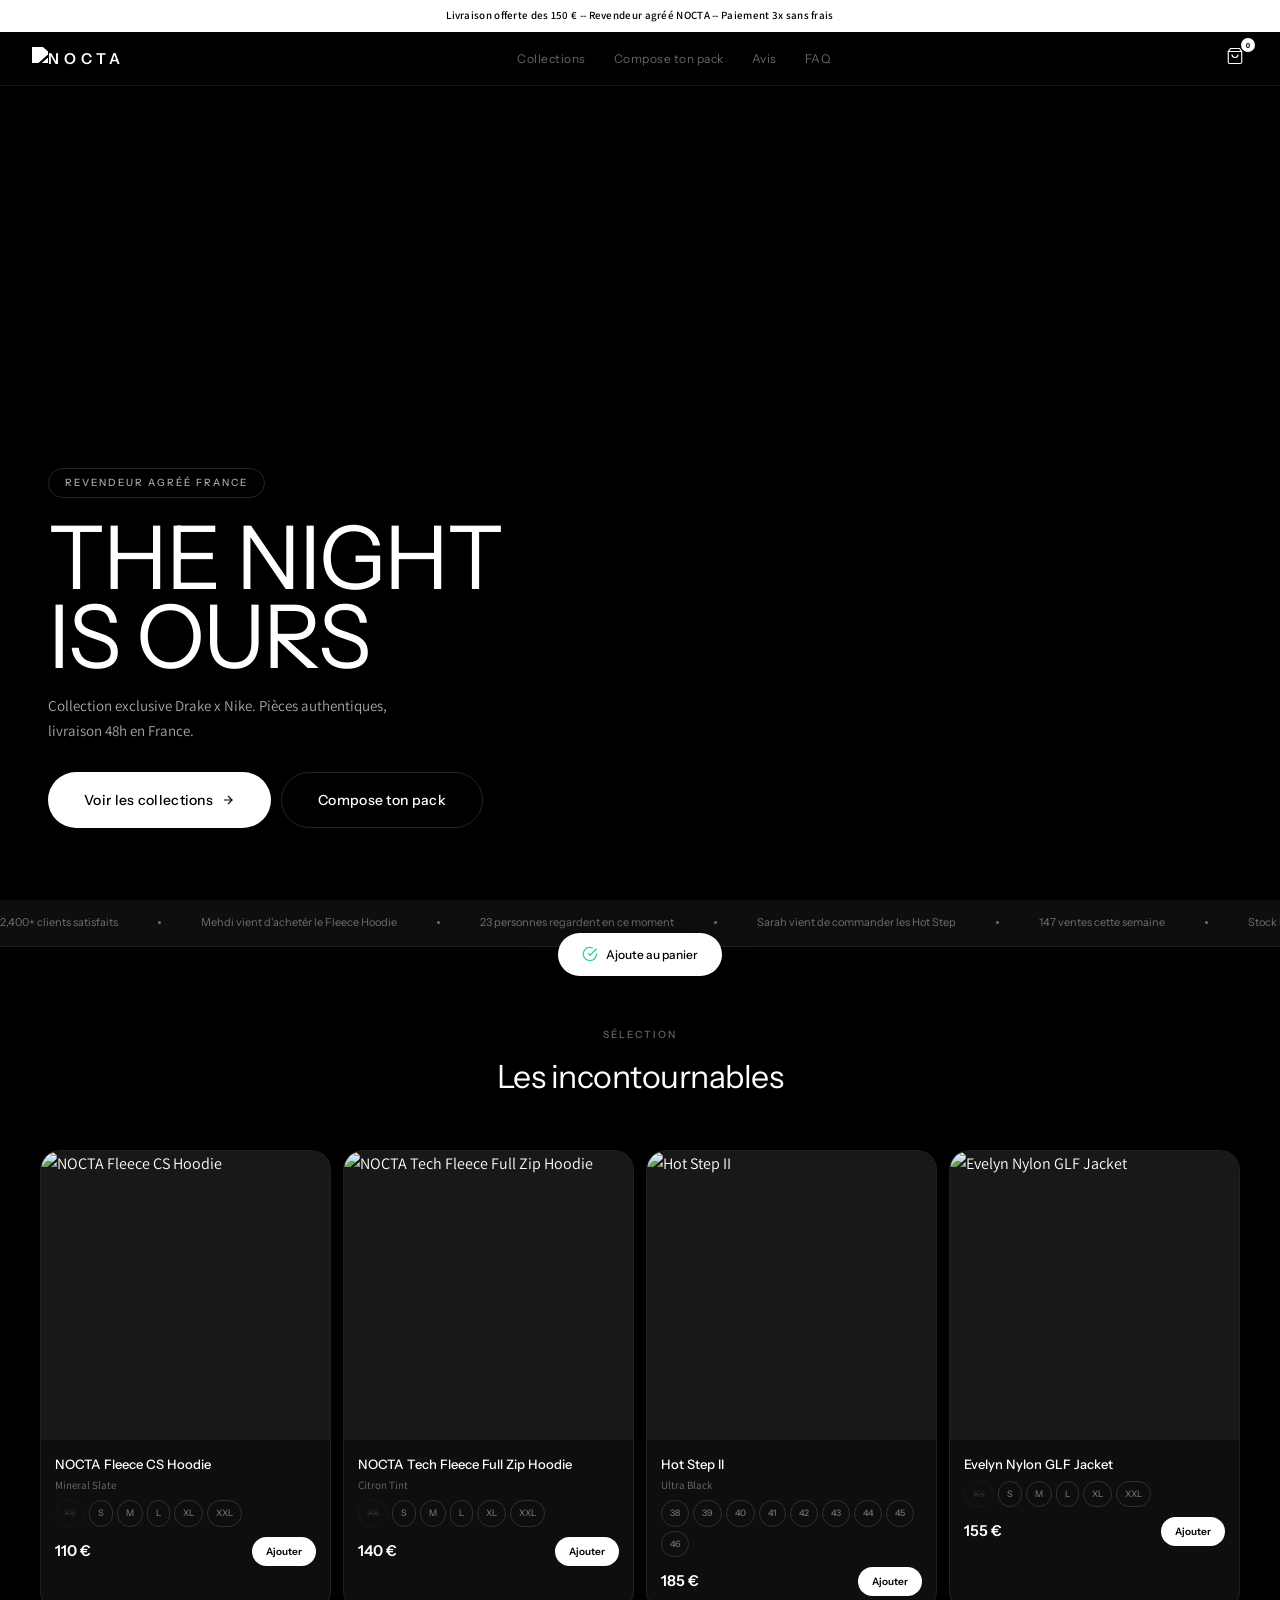
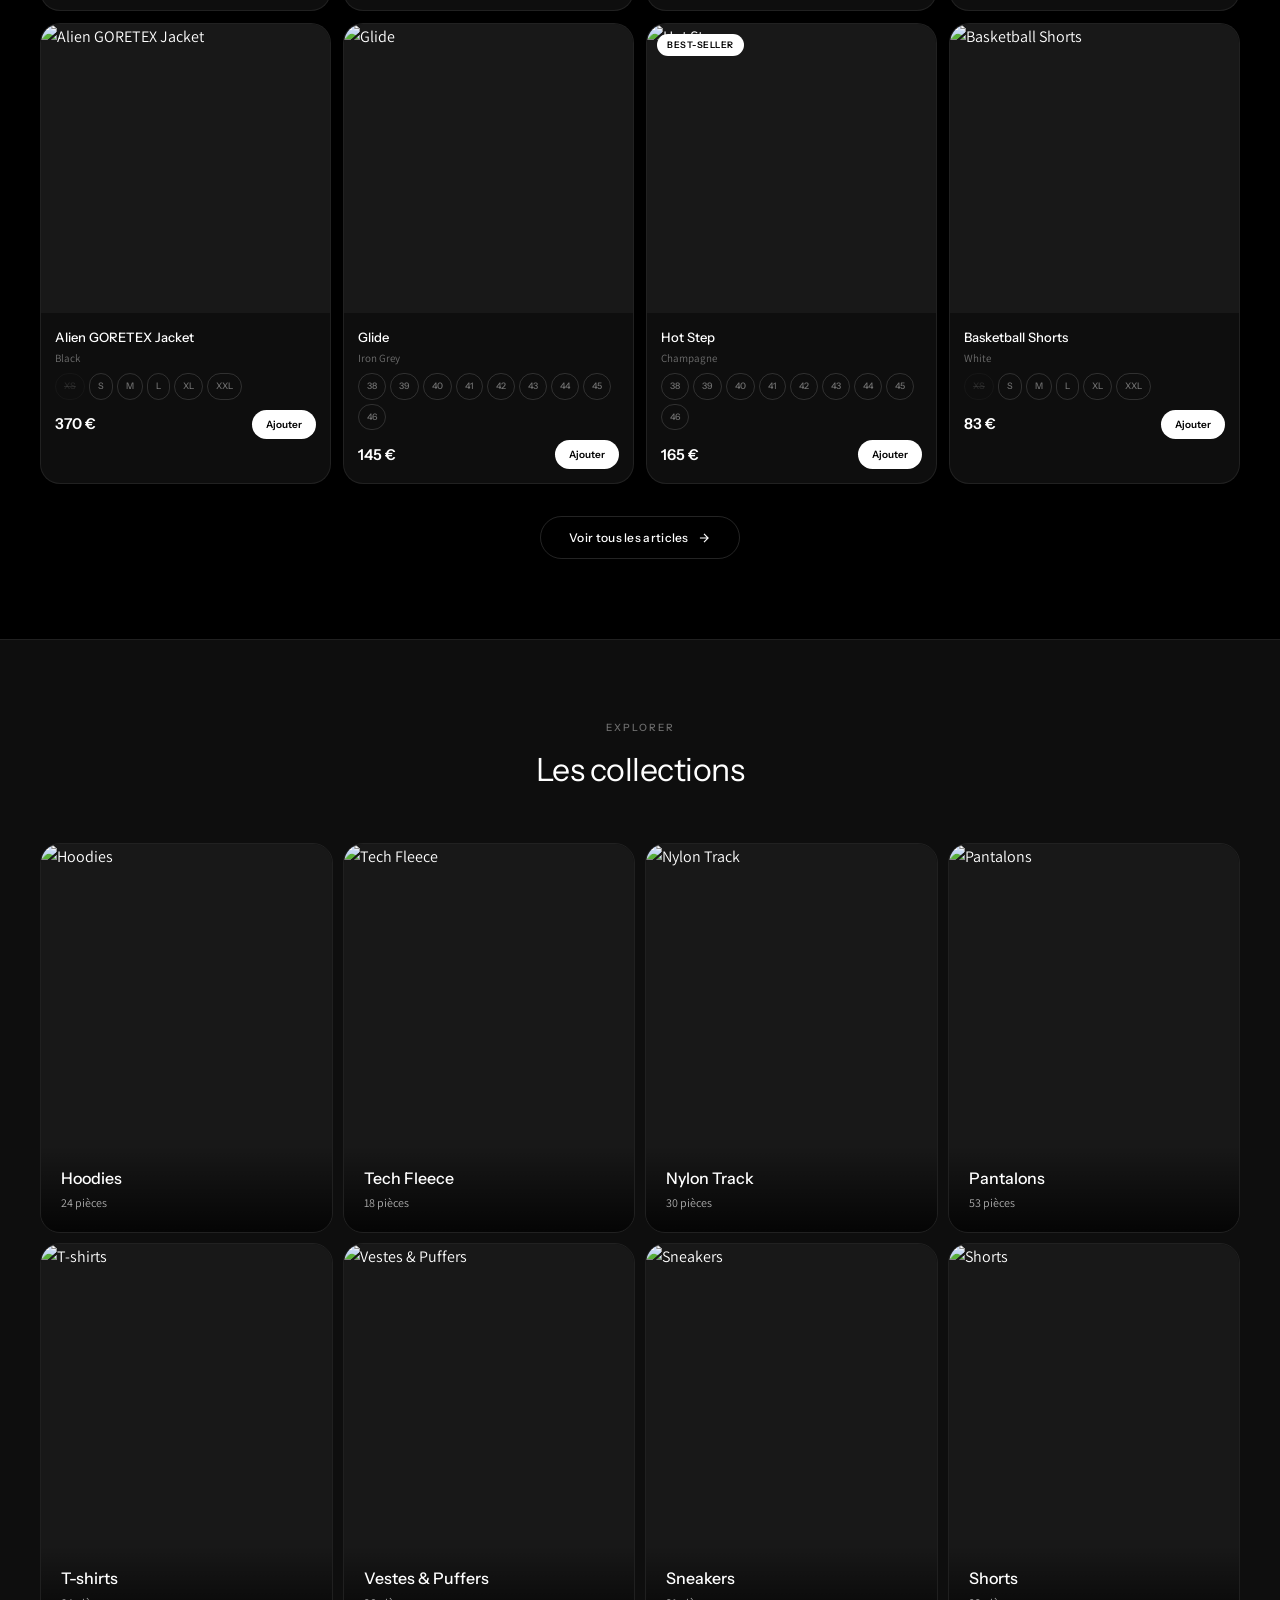
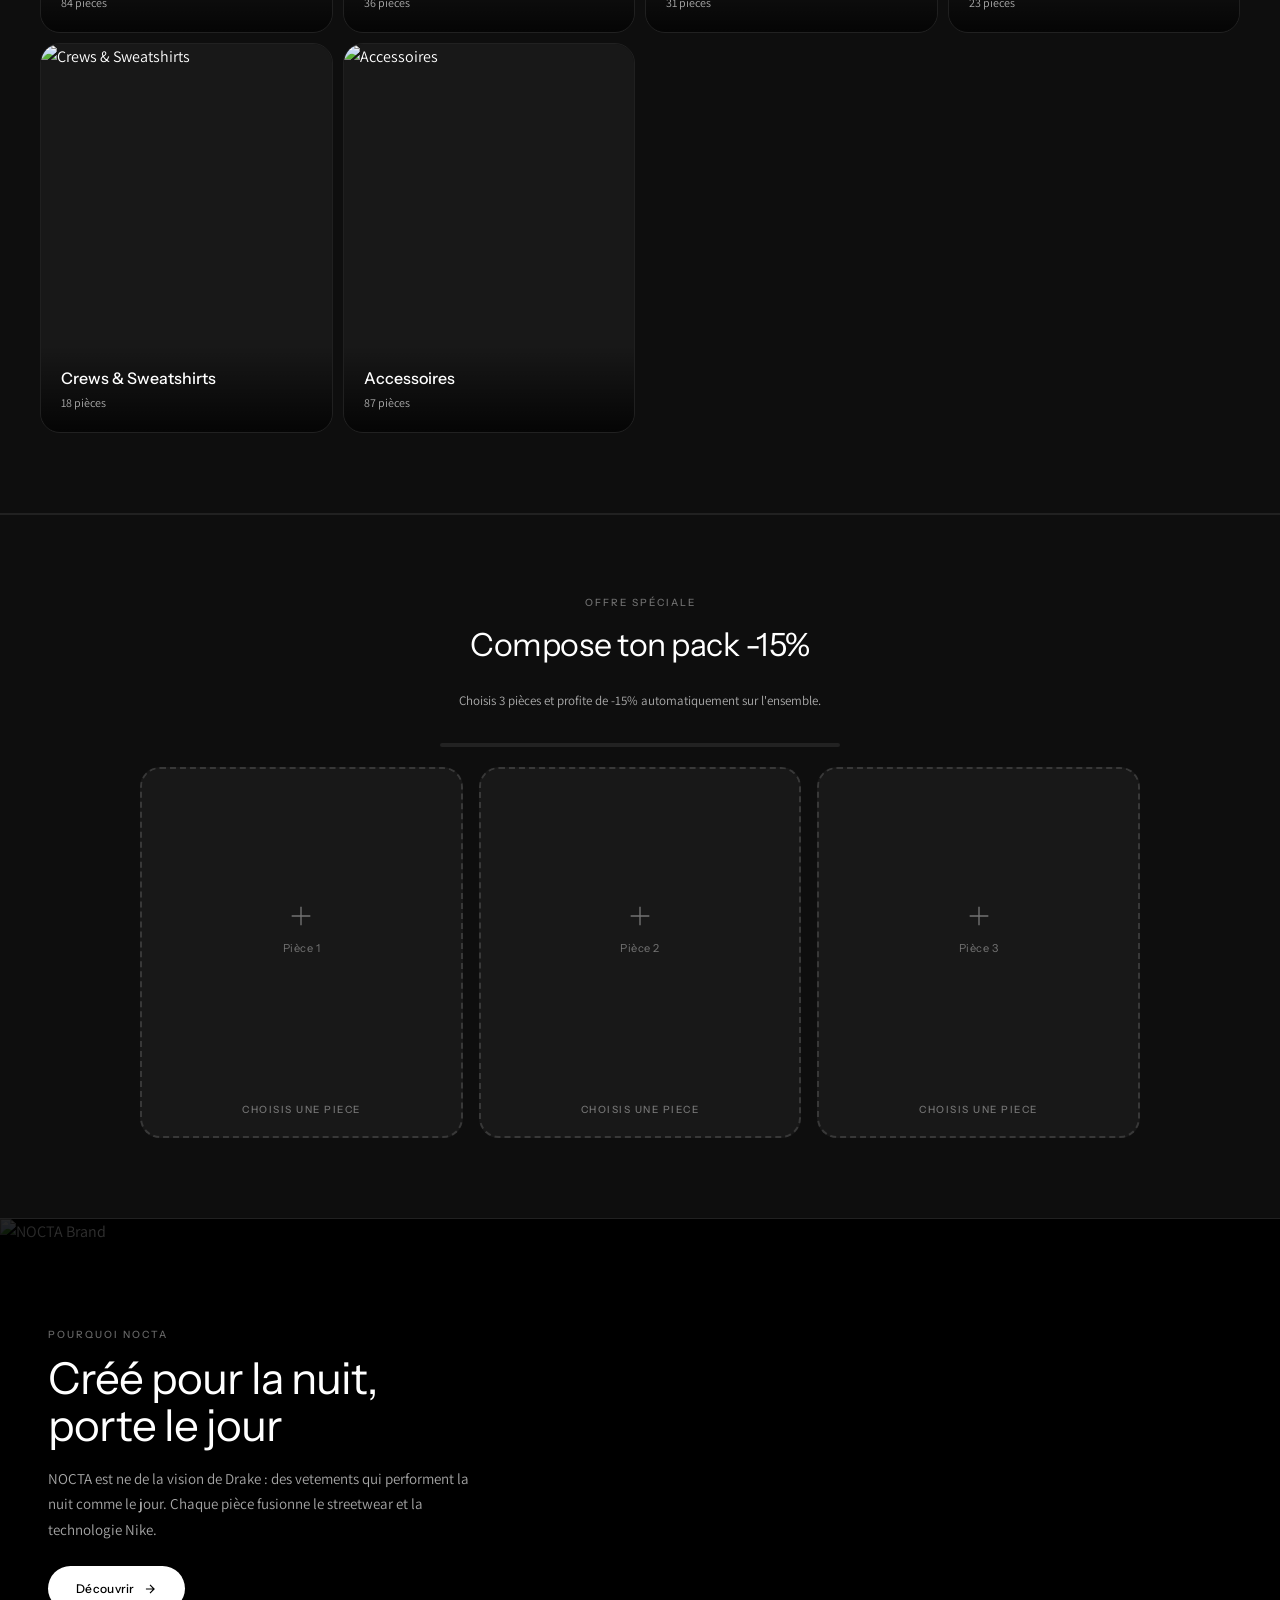
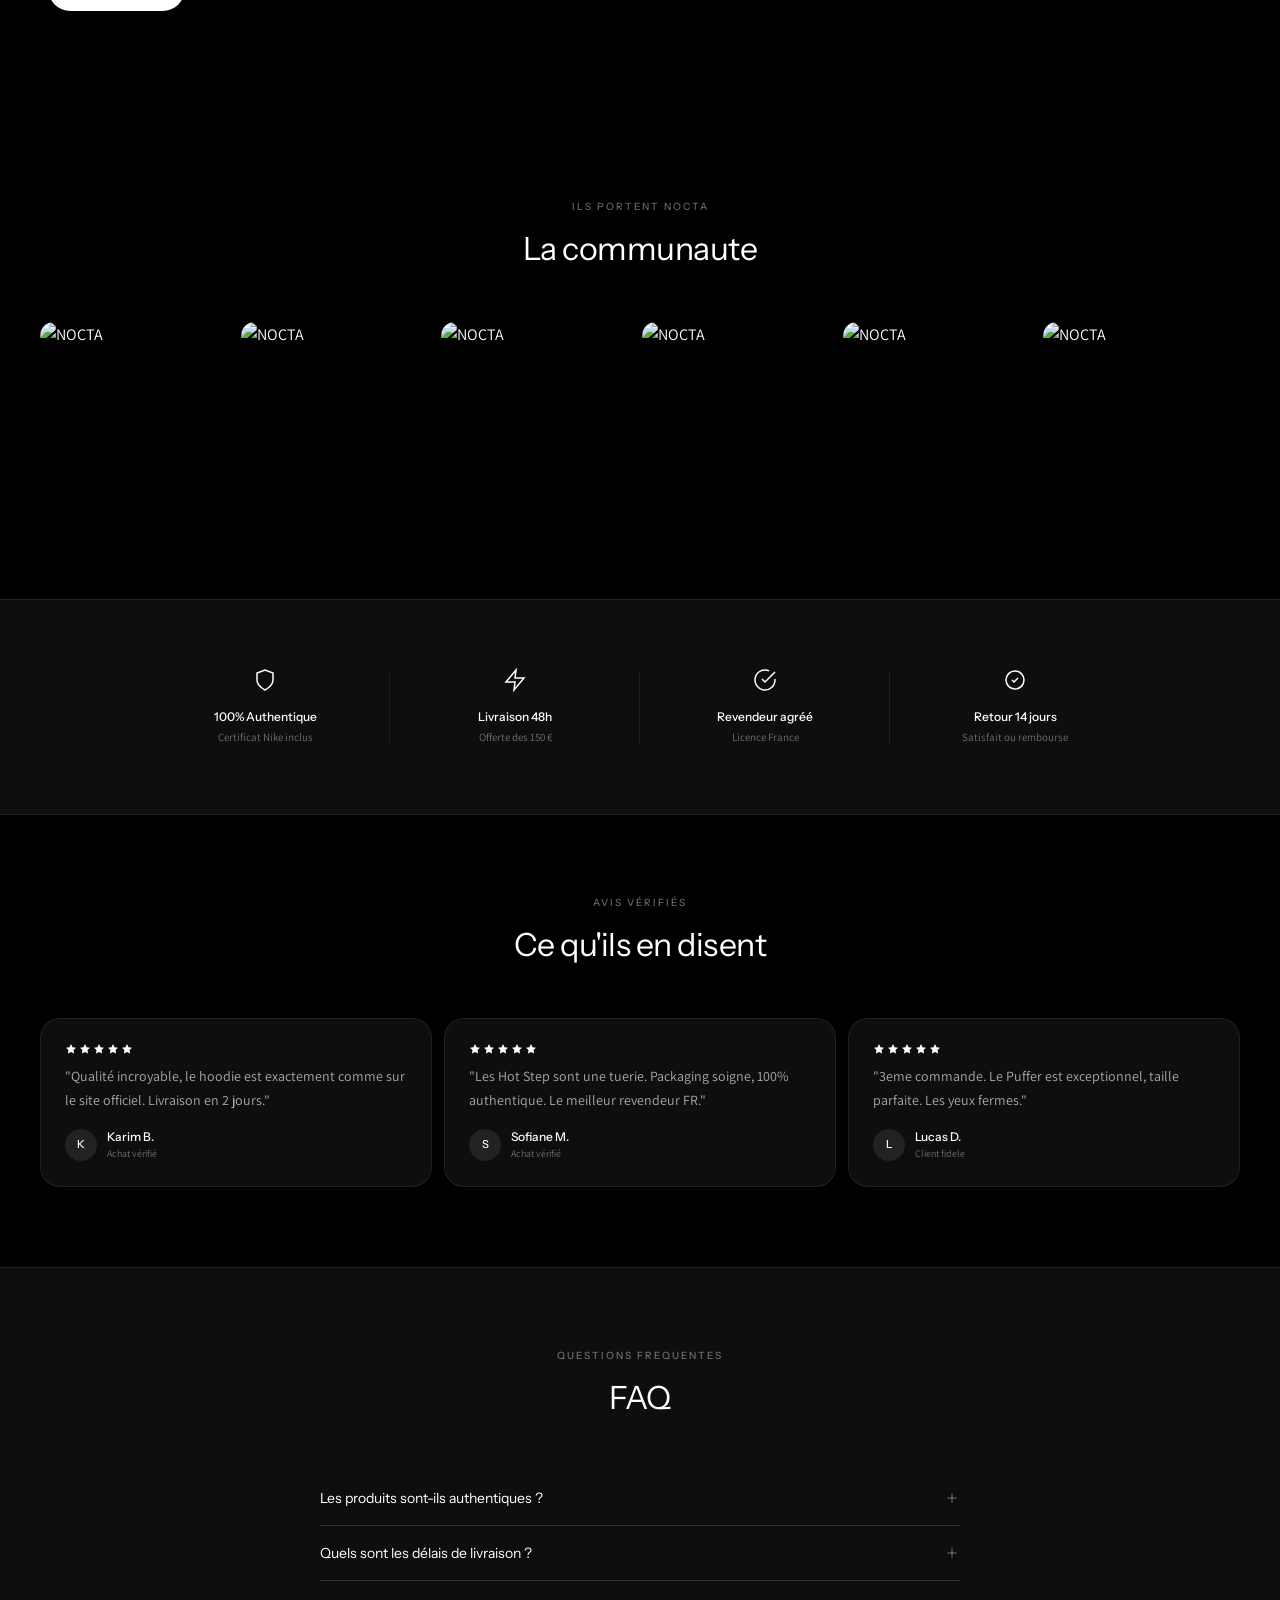
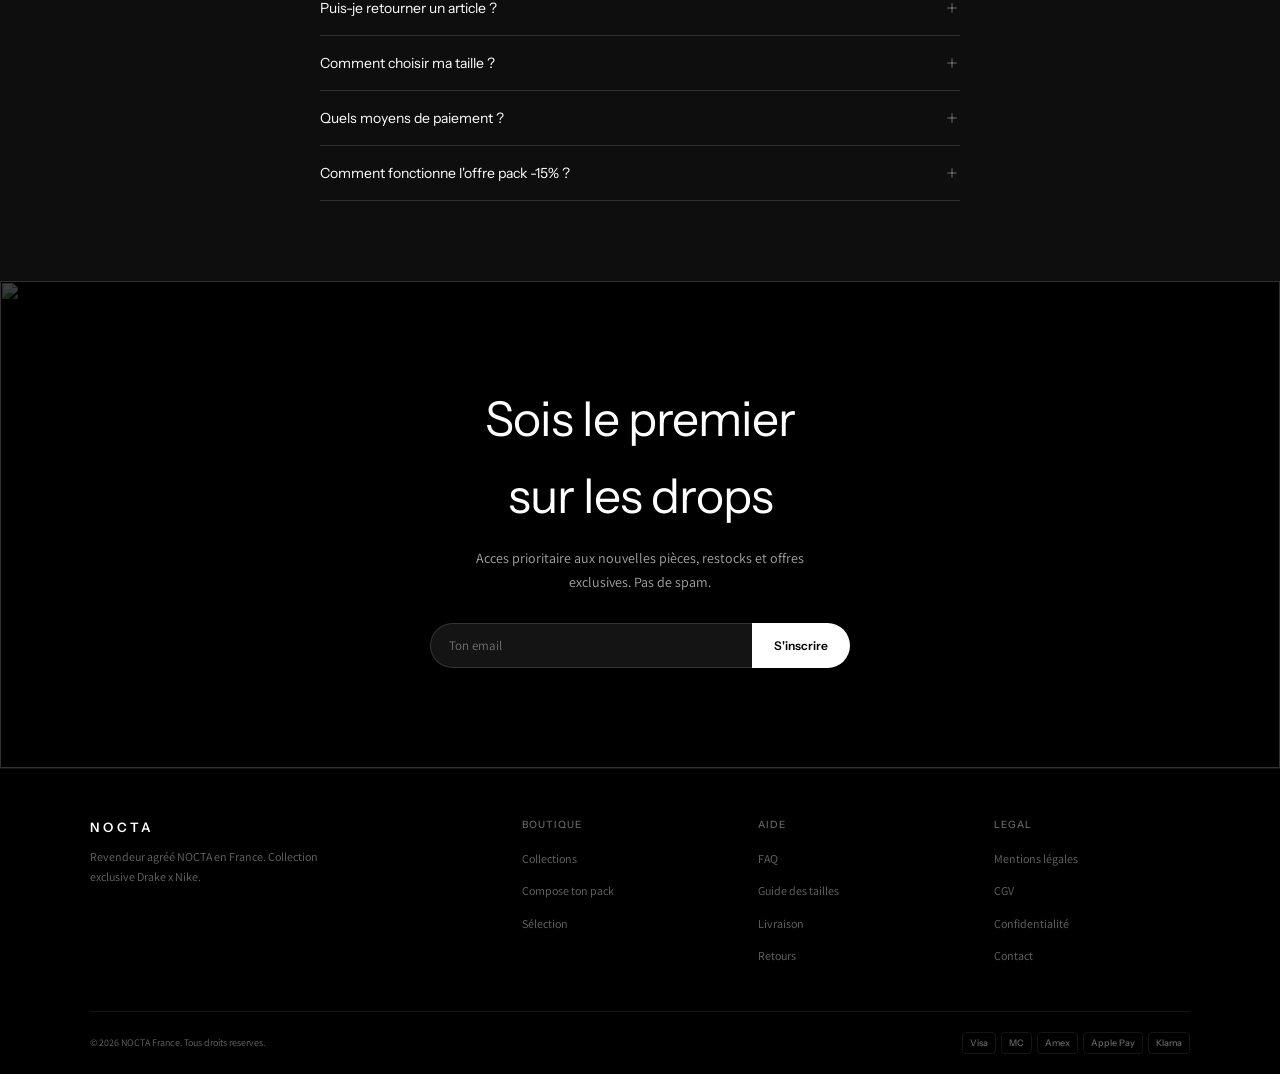
==== commit 1e648cb1: "fix: french accents (125x) + lazy load images + preconnect CDN" ====
--- a/index.html
+++ b/index.html
@@ -2,18 +2,23 @@
 <html lang="fr">
 <head>
     <meta charset="UTF-8">
+    <link rel="preconnect" href="https://cdn.shopify.com" crossorigin>
+    <link rel="preconnect" href="https://www.nocta.com" crossorigin>
+    <link rel="preconnect" href="https://connect.facebook.net" crossorigin>
+    <link rel="dns-prefetch" href="https://ads-tracker-xi.vercel.app">
+
     <meta name="viewport" content="width=device-width, initial-scale=1.0">
-    <title>NOCTA France - Revendeur Agree | Collection Drake x Nike 2026</title>
-    <meta name="description" content="Revendeur agree NOCTA en France. Collection exclusive Drake x Nike : hoodies, Tech Fleece, Hot Step II, Glide, Puffers. Livraison 48h, 100% authentique. Plus de 400 pieces disponibles.">
-    <meta name="keywords" content="NOCTA, Drake, Nike, NOCTA France, Hot Step, Glide, Tech Fleece, Puffer, Cardinal Stock, streetwear, sneakers, collection Drake Nike, revendeur agree NOCTA">
+    <title>NOCTA France - Revendeur Agréé | Collection Drake x Nike 2026</title>
+    <meta name="description" content="Revendeur agréé NOCTA en France. Collection exclusive Drake x Nike : hoodies, Tech Fleece, Hot Step II, Glide, Puffers. Livraison 48h, 100% authentique. Plus de 400 pièces disponibles.">
+    <meta name="keywords" content="NOCTA, Drake, Nike, NOCTA France, Hot Step, Glide, Tech Fleece, Puffer, Cardinal Stock, streetwear, sneakers, collection Drake Nike, revendeur agréé NOCTA">
     <meta name="author" content="NOCTA France">
     <meta name="robots" content="index, follow">
     <link rel="canonical" href="https://nocta-france.com">
 
     <!-- Open Graph / Facebook -->
     <meta property="og:type" content="website">
-    <meta property="og:title" content="NOCTA France - Revendeur Agree | Collection Drake x Nike">
-    <meta property="og:description" content="Collection exclusive Drake x Nike : hoodies, Tech Fleece, Hot Step II, Glide, Puffers. Livraison 48h, 100% authentique. Plus de 400 pieces.">
+    <meta property="og:title" content="NOCTA France - Revendeur Agréé | Collection Drake x Nike">
+    <meta property="og:description" content="Collection exclusive Drake x Nike : hoodies, Tech Fleece, Hot Step II, Glide, Puffers. Livraison 48h, 100% authentique. Plus de 400 pièces.">
     <meta property="og:image" content="https://cdn.shopify.com/s/files/1/0509/0079/5541/files/ONBODY_HO25CARDINALSTOCK23_af6c9d21-8281-48fa-878c-748553d8f6c7.jpg">
     <meta property="og:url" content="https://nocta-france.com">
     <meta property="og:site_name" content="NOCTA France">
@@ -22,7 +27,7 @@
     <!-- Twitter Card -->
     <meta name="twitter:card" content="summary_large_image">
     <meta name="twitter:title" content="NOCTA France - Collection Drake x Nike">
-    <meta name="twitter:description" content="Revendeur agree NOCTA en France. Plus de 400 pieces authentiques Drake x Nike. Livraison 48h.">
+    <meta name="twitter:description" content="Revendeur agréé NOCTA en France. Plus de 400 pièces authentiques Drake x Nike. Livraison 48h.">
     <meta name="twitter:image" content="https://cdn.shopify.com/s/files/1/0509/0079/5541/files/ONBODY_HO25CARDINALSTOCK23_af6c9d21-8281-48fa-878c-748553d8f6c7.jpg">
 
     <!-- Favicon -->
@@ -39,13 +44,13 @@
         "@context": "https://schema.org",
         "@type": "Store",
         "name": "NOCTA France",
-        "description": "Revendeur agree NOCTA en France. Collection exclusive Drake x Nike.",
+        "description": "Revendeur agréé NOCTA en France. Collection exclusive Drake x Nike.",
         "url": "https://nocta-france.com",
         "logo": "https://www.nocta.com/cdn/shop/files/Logo_1.png",
         "image": "https://cdn.shopify.com/s/files/1/0509/0079/5541/files/ONBODY_HO25CARDINALSTOCK23_af6c9d21-8281-48fa-878c-748553d8f6c7.jpg",
         "priceRange": "28€ - 780€",
-        "currenciesAccepted": "EUR",
-        "paymentAccepted": "Visa, Mastercard, American Express, Apple Pay, Google Pay, Klarna",
+        "currenciesAcceptéd": "EUR",
+        "paymentAcceptéd": "Visa, Mastercard, American Express, Apple Pay, Google Pay, Klarna",
         "address": {
             "@type": "PostalAddress",
             "addressCountry": "FR"
@@ -89,15 +94,15 @@
                 "name": "Les produits NOCTA sont-ils authentiques ?",
                 "acceptedAnswer": {
                     "@type": "Answer",
-                    "text": "Oui, 100%. Revendeur agree NOCTA en France. Chaque piece est accompagnee de son certificat d'authenticite et de la facture Nike."
+                    "text": "Oui, 100%. Revendeur agréé NOCTA en France. Chaque pièce est accompagnee de son certificat d'authenticite et de la facture Nike."
                 }
             },
             {
                 "@type": "Question",
-                "name": "Quels sont les delais de livraison NOCTA France ?",
+                "name": "Quels sont les délais de livraison NOCTA France ?",
                 "acceptedAnswer": {
                     "@type": "Answer",
-                    "text": "Expediee sous 24h, livraison 48h en France metropolitaine. Gratuite des 150 EUR."
+                    "text": "Expédiée sous 24h, livraison 48h en France metropolitaine. Gratuite des 150 EUR."
                 }
             },
             {
@@ -105,7 +110,7 @@
                 "name": "Puis-je retourner un article NOCTA ?",
                 "acceptedAnswer": {
                     "@type": "Answer",
-                    "text": "Retour gratuit sous 14 jours. Etat d'origine avec etiquettes. Remboursement sous 5 jours."
+                    "text": "Retour gratuit sous 14 jours. État d'origine avec etiquettes. Remboursement sous 5 jours."
                 }
             },
             {
@@ -571,13 +576,44 @@
         .legal-back svg{width:16px;height:16px;stroke:currentColor;fill:none;stroke-width:1.5}
         @media(max-width:768px){.legal-page{padding:70px 16px 40px}}
     </style>
+
+    <!-- Meta Pixel Code -->
+    <script>
+    !function(f,b,e,v,n,t,s)
+    {if(f.fbq)return;n=f.fbq=function(){n.callMethod?
+    n.callMethod.apply(n,arguments):n.queue.push(arguments)};
+    if(!f._fbq)f._fbq=n;n.push=n;n.loaded=!0;n.version='2.0';
+    n.queue=[];t=b.createElement(e);t.async=!0;
+    t.src=v;s=b.getElementsByTagName(e)[0];
+    s.parentNode.insertBefore(t,s)}(window, document,'script',
+    'https://connect.facebook.net/en_US/fbevents.js');
+    fbq('init', '34851157957866178');
+    fbq('track', 'PageView');
+    </script>
+    <noscript><img loading="lazy" decoding="async" height="1" width="1" style="display:none" src="https://www.facebook.com/tr?id=34851157957866178&ev=PageView&noscript=1"/></noscript>
+    <!-- End Meta Pixel Code -->
+
+    <!-- Ads Tracker Dashboard (log only, ne renvoie pas a Meta) -->
+    <script>
+    (function(){
+    var T="https://ads-tracker-xi.vercel.app",K="trk_heuss_2026_secret";
+    function gf(){var p=new URLSearchParams(window.location.search);var f=p.get("fbclid")||sessionStorage.getItem("fbclid")||null;if(f)sessionStorage.setItem("fbclid",f);return f;}
+    gf();
+    window.adsLog=function(e,d){
+        try{
+            fetch(T+"/api/convert",{method:"POST",headers:{"Content-Type":"application/json","Authorization":"Bearer "+K},body:JSON.stringify({event_name:e,fbclid:gf(),user_agent:navigator.userAgent,source_url:window.location.href,value:(d&&d.value)||null,currency:(d&&d.currency)||"EUR",content_name:(d&&d.content_name)||null,content_ids:(d&&d.content_ids)||null,log_only:true}),keepalive:true,mode:"cors"}).catch(function(){});
+        }catch(e){}
+    };
+    window.adsLog("PageView");
+    })();
+    </script>
 </head>
 <body>
 
     <!-- NAV -->
     <nav class="nav">
         <button class="menu-btn" id="menuToggle" aria-label="Menu"><span></span><span></span><span></span></button>
-        <a class="nav-logo" id="navLogo"><img src="https://www.nocta.com/cdn/shop/files/Logo_1a7499b2-ba78-418e-982a-a9741415bdb6.png" alt="NOCTA" style="height:22px;vertical-align:middle;filter:brightness(10)"></a>
+        <a class="nav-logo" id="navLogo"><img loading="lazy" decoding="async" src="https://www.nocta.com/cdn/shop/files/Logo_1a7499b2-ba78-418e-982a-a9741415bdb6.png" alt="NOCTA" style="height:22px;vertical-align:middle;filter:brightness(10)"></a>
         <ul class="nav-links" id="navLinks">
             <li><a data-nav="collections">Collections</a></li>
             <li><a data-nav="bundle">Compose ton pack</a></li>
@@ -591,19 +627,19 @@
             </button>
         </div>
     </nav>
-    <div class="topbar">Livraison offerte des 150 € -- Revendeur agree NOCTA -- Paiement 3x sans frais</div>
+    <div class="topbar">Livraison offerte des 150 € -- Revendeur agréé NOCTA -- Paiement 3x sans frais</div>
 
     <!-- MAIN CONTENT (homepage) -->
     <div id="homePage">
 
         <!-- HERO -->
         <section class="hero">
-            <div class="hero-img"><img src="https://cdn.shopify.com/s/files/1/0509/0079/5541/files/ONBODY_HO25CARDINALSTOCK23_af6c9d21-8281-48fa-878c-748553d8f6c7.jpg" alt="NOCTA Collection"></div>
+            <div class="hero-img"><img loading="lazy" decoding="async" src="https://cdn.shopify.com/s/files/1/0509/0079/5541/files/ONBODY_HO25CARDINALSTOCK23_af6c9d21-8281-48fa-878c-748553d8f6c7.jpg" alt="NOCTA Collection"></div>
             <div class="hero-overlay"></div>
             <div class="hero-content">
-                <div class="hero-tag">Revendeur agree France</div>
+                <div class="hero-tag">Revendeur agréé France</div>
                 <h1>The Night<br>Is Ours</h1>
-                <p>Collection exclusive Drake x Nike. Pieces authentiques, livraison 48h en France.</p>
+                <p>Collection exclusive Drake x Nike. Pièces authentiques, livraison 48h en France.</p>
                 <div class="hero-btns">
                     <a data-nav="collections" class="btn btn-w btn-lg" style="cursor:pointer">Voir les collections <svg class="arrow" viewBox="0 0 24 24" fill="none" stroke="currentColor" stroke-width="2"><path d="M5 12h14M12 5l7 7-7 7"/></svg></a>
                     <a data-nav="bundle" class="btn btn-o btn-lg" style="cursor:pointer">Compose ton pack</a>
@@ -615,23 +651,23 @@
         <div class="marquee">
             <div class="marquee-track" id="marqueeTrack">
                 <span class="marquee-item">2,400+ clients satisfaits</span><span class="marquee-dot"></span>
-                <span class="marquee-item">Mehdi vient d'acheter le Fleece Hoodie</span><span class="marquee-dot"></span>
+                <span class="marquee-item">Mehdi vient d'achetér le Fleece Hoodie</span><span class="marquee-dot"></span>
                 <span class="marquee-item">23 personnes regardent en ce moment</span><span class="marquee-dot"></span>
                 <span class="marquee-item">Sarah vient de commander les Hot Step</span><span class="marquee-dot"></span>
                 <span class="marquee-item">147 ventes cette semaine</span><span class="marquee-dot"></span>
-                <span class="marquee-item">Stock limite sur 4 references</span><span class="marquee-dot"></span>
+                <span class="marquee-item">Stock limité sur 4 références</span><span class="marquee-dot"></span>
                 <span class="marquee-item">2,400+ clients satisfaits</span><span class="marquee-dot"></span>
-                <span class="marquee-item">Mehdi vient d'acheter le Fleece Hoodie</span><span class="marquee-dot"></span>
+                <span class="marquee-item">Mehdi vient d'achetér le Fleece Hoodie</span><span class="marquee-dot"></span>
                 <span class="marquee-item">23 personnes regardent en ce moment</span><span class="marquee-dot"></span>
                 <span class="marquee-item">Sarah vient de commander les Hot Step</span><span class="marquee-dot"></span>
                 <span class="marquee-item">147 ventes cette semaine</span><span class="marquee-dot"></span>
-                <span class="marquee-item">Stock limite sur 4 references</span><span class="marquee-dot"></span>
+                <span class="marquee-item">Stock limité sur 4 références</span><span class="marquee-dot"></span>
             </div>
         </div>
 
         <!-- FEATURED PRODUCTS (top picks) -->
         <section class="section" id="featuredSection">
-            <div class="section-header fadein"><div class="section-tag">Selection</div><h2>Les incontournables</h2></div>
+            <div class="section-header fadein"><div class="section-tag">Sélection</div><h2>Les incontournables</h2></div>
             <div class="product-grid" id="featuredGrid"></div>
             <div style="text-align:center;margin-top:32px" class="fadein"><button class="btn btn-o" id="featuredMore">Voir tous les articles <svg class="arrow" viewBox="0 0 24 24" fill="none" stroke="currentColor" stroke-width="2"><path d="M5 12h14M12 5l7 7-7 7"/></svg></button></div>
         </section>
@@ -644,14 +680,14 @@
 
         <!-- BUNDLE BUILDER -->
         <section class="bundle" id="bundleSection">
-            <div class="section-header fadein"><div class="section-tag">Offre speciale</div><h2>Compose ton pack -15%</h2></div>
-            <p style="text-align:center;font-size:13px;color:var(--t2);margin:-28px auto 32px;max-width:400px">Choisis 3 pieces et profite de -15% automatiquement sur l'ensemble.</p>
+            <div class="section-header fadein"><div class="section-tag">Offre spéciale</div><h2>Compose ton pack -15%</h2></div>
+            <p style="text-align:center;font-size:13px;color:var(--t2);margin:-28px auto 32px;max-width:400px">Choisis 3 pièces et profite de -15% automatiquement sur l'ensemble.</p>
             <div class="bundle-progress"><div class="bundle-progress-bar" id="bundleBar" style="width:0%"></div></div>
             <div class="bundle-slots" id="bundleSlots"></div>
             <div class="bundle-total" id="bundleTotal" style="display:none">
                 <div class="bundle-total-price"><span class="old" id="bundleOld"></span><span id="bundleNew"></span></div>
                 <div class="bundle-savings" id="bundleSave"></div>
-                <button class="btn btn-green btn-lg" id="bundleAddAll">Ajouter les 3 pieces au panier <svg class="arrow" viewBox="0 0 24 24" fill="none" stroke="currentColor" stroke-width="2"><path d="M5 12h14M12 5l7 7-7 7"/></svg></button>
+                <button class="btn btn-green btn-lg" id="bundleAddAll">Ajouter les 3 pièces au panier <svg class="arrow" viewBox="0 0 24 24" fill="none" stroke="currentColor" stroke-width="2"><path d="M5 12h14M12 5l7 7-7 7"/></svg></button>
             </div>
         </section>
 
@@ -661,9 +697,9 @@
             <div class="brand-overlay"></div>
             <div class="brand-content fadein">
                 <div class="section-tag" style="text-align:left;margin-bottom:12px">Pourquoi NOCTA</div>
-                <h2 style="font-family:var(--h);font-size:clamp(28px,4vw,44px);font-weight:400;letter-spacing:-1px;line-height:1.08;margin-bottom:16px">Cree pour la nuit,<br>porte le jour</h2>
-                <p style="font-size:15px;color:var(--t2);line-height:1.7;margin-bottom:24px">NOCTA est ne de la vision de Drake : des vetements qui performent la nuit comme le jour. Chaque piece fusionne le streetwear et la technologie Nike.</p>
-                <a data-nav="collections" class="btn btn-w" style="cursor:pointer">Decouvrir <svg class="arrow" viewBox="0 0 24 24" fill="none" stroke="currentColor" stroke-width="2"><path d="M5 12h14M12 5l7 7-7 7"/></svg></a>
+                <h2 style="font-family:var(--h);font-size:clamp(28px,4vw,44px);font-weight:400;letter-spacing:-1px;line-height:1.08;margin-bottom:16px">Créé pour la nuit,<br>porte le jour</h2>
+                <p style="font-size:15px;color:var(--t2);line-height:1.7;margin-bottom:24px">NOCTA est ne de la vision de Drake : des vetements qui performent la nuit comme le jour. Chaque pièce fusionne le streetwear et la technologie Nike.</p>
+                <a data-nav="collections" class="btn btn-w" style="cursor:pointer">Découvrir <svg class="arrow" viewBox="0 0 24 24" fill="none" stroke="currentColor" stroke-width="2"><path d="M5 12h14M12 5l7 7-7 7"/></svg></a>
             </div>
         </section>
 
@@ -685,24 +721,24 @@
             <div class="guarantees-grid fadein">
                 <div class="guarantee-item"><svg viewBox="0 0 24 24"><path d="M12 22s8-4 8-10V5l-8-3-8 3v7c0 6 8 10 8 10z"/></svg><h4>100% Authentique</h4><p>Certificat Nike inclus</p></div>
                 <div class="guarantee-item"><svg viewBox="0 0 24 24"><path d="M13 2L3 14h9l-1 8 10-12h-9l1-8z"/></svg><h4>Livraison 48h</h4><p>Offerte des 150 €</p></div>
-                <div class="guarantee-item"><svg viewBox="0 0 24 24"><path d="M22 11.08V12a10 10 0 11-5.93-9.14"/><path d="M22 4L12 14.01l-3-3"/></svg><h4>Revendeur agree</h4><p>Licence France</p></div>
+                <div class="guarantee-item"><svg viewBox="0 0 24 24"><path d="M22 11.08V12a10 10 0 11-5.93-9.14"/><path d="M22 4L12 14.01l-3-3"/></svg><h4>Revendeur agréé</h4><p>Licence France</p></div>
                 <div class="guarantee-item"><svg viewBox="0 0 24 24"><path d="M21 12a9 9 0 11-18 0 9 9 0 0118 0z"/><path d="M9 12l2 2 4-4"/></svg><h4>Retour 14 jours</h4><p>Satisfait ou rembourse</p></div>
             </div>
         </section>
 
         <!-- REVIEWS -->
         <section class="section" id="reviewsSection">
-            <div class="section-header fadein"><div class="section-tag">Avis verifies</div><h2>Ce qu'ils en disent</h2></div>
+            <div class="section-header fadein"><div class="section-tag">Avis vérifiés</div><h2>Ce qu'ils en disent</h2></div>
             <div class="reviews-grid">
                 <div class="review-card fadein">
                     <div class="stars"><svg viewBox="0 0 24 24"><path d="M12 2l3.09 6.26L22 9.27l-5 4.87 1.18 6.88L12 17.77l-6.18 3.25L7 14.14 2 9.27l6.91-1.01L12 2z"/></svg><svg viewBox="0 0 24 24"><path d="M12 2l3.09 6.26L22 9.27l-5 4.87 1.18 6.88L12 17.77l-6.18 3.25L7 14.14 2 9.27l6.91-1.01L12 2z"/></svg><svg viewBox="0 0 24 24"><path d="M12 2l3.09 6.26L22 9.27l-5 4.87 1.18 6.88L12 17.77l-6.18 3.25L7 14.14 2 9.27l6.91-1.01L12 2z"/></svg><svg viewBox="0 0 24 24"><path d="M12 2l3.09 6.26L22 9.27l-5 4.87 1.18 6.88L12 17.77l-6.18 3.25L7 14.14 2 9.27l6.91-1.01L12 2z"/></svg><svg viewBox="0 0 24 24"><path d="M12 2l3.09 6.26L22 9.27l-5 4.87 1.18 6.88L12 17.77l-6.18 3.25L7 14.14 2 9.27l6.91-1.01L12 2z"/></svg></div>
-                    <div class="review-text">"Qualite incroyable, le hoodie est exactement comme sur le site officiel. Livraison en 2 jours."</div>
-                    <div class="review-author"><div class="review-avatar">K</div><div><div class="review-name">Karim B.</div><div class="review-badge">Achat verifie</div></div></div>
+                    <div class="review-text">"Qualité incroyable, le hoodie est exactement comme sur le site officiel. Livraison en 2 jours."</div>
+                    <div class="review-author"><div class="review-avatar">K</div><div><div class="review-name">Karim B.</div><div class="review-badge">Achat vérifié</div></div></div>
                 </div>
                 <div class="review-card fadein">
                     <div class="stars"><svg viewBox="0 0 24 24"><path d="M12 2l3.09 6.26L22 9.27l-5 4.87 1.18 6.88L12 17.77l-6.18 3.25L7 14.14 2 9.27l6.91-1.01L12 2z"/></svg><svg viewBox="0 0 24 24"><path d="M12 2l3.09 6.26L22 9.27l-5 4.87 1.18 6.88L12 17.77l-6.18 3.25L7 14.14 2 9.27l6.91-1.01L12 2z"/></svg><svg viewBox="0 0 24 24"><path d="M12 2l3.09 6.26L22 9.27l-5 4.87 1.18 6.88L12 17.77l-6.18 3.25L7 14.14 2 9.27l6.91-1.01L12 2z"/></svg><svg viewBox="0 0 24 24"><path d="M12 2l3.09 6.26L22 9.27l-5 4.87 1.18 6.88L12 17.77l-6.18 3.25L7 14.14 2 9.27l6.91-1.01L12 2z"/></svg><svg viewBox="0 0 24 24"><path d="M12 2l3.09 6.26L22 9.27l-5 4.87 1.18 6.88L12 17.77l-6.18 3.25L7 14.14 2 9.27l6.91-1.01L12 2z"/></svg></div>
                     <div class="review-text">"Les Hot Step sont une tuerie. Packaging soigne, 100% authentique. Le meilleur revendeur FR."</div>
-                    <div class="review-author"><div class="review-avatar">S</div><div><div class="review-name">Sofiane M.</div><div class="review-badge">Achat verifie</div></div></div>
+                    <div class="review-author"><div class="review-avatar">S</div><div><div class="review-name">Sofiane M.</div><div class="review-badge">Achat vérifié</div></div></div>
                 </div>
                 <div class="review-card fadein">
                     <div class="stars"><svg viewBox="0 0 24 24"><path d="M12 2l3.09 6.26L22 9.27l-5 4.87 1.18 6.88L12 17.77l-6.18 3.25L7 14.14 2 9.27l6.91-1.01L12 2z"/></svg><svg viewBox="0 0 24 24"><path d="M12 2l3.09 6.26L22 9.27l-5 4.87 1.18 6.88L12 17.77l-6.18 3.25L7 14.14 2 9.27l6.91-1.01L12 2z"/></svg><svg viewBox="0 0 24 24"><path d="M12 2l3.09 6.26L22 9.27l-5 4.87 1.18 6.88L12 17.77l-6.18 3.25L7 14.14 2 9.27l6.91-1.01L12 2z"/></svg><svg viewBox="0 0 24 24"><path d="M12 2l3.09 6.26L22 9.27l-5 4.87 1.18 6.88L12 17.77l-6.18 3.25L7 14.14 2 9.27l6.91-1.01L12 2z"/></svg><svg viewBox="0 0 24 24"><path d="M12 2l3.09 6.26L22 9.27l-5 4.87 1.18 6.88L12 17.77l-6.18 3.25L7 14.14 2 9.27l6.91-1.01L12 2z"/></svg></div>
@@ -716,12 +752,12 @@
         <section class="section" id="faqSection" style="background:var(--s1);border-top:1px solid var(--brd)">
             <div class="section-header fadein"><div class="section-tag">Questions frequentes</div><h2>FAQ</h2></div>
             <div class="faq-list">
-                <div class="faq-item fadein"><button class="faq-q">Les produits sont-ils authentiques ?<svg viewBox="0 0 24 24"><line x1="12" y1="5" x2="12" y2="19"/><line x1="5" y1="12" x2="19" y2="12"/></svg></button><div class="faq-a"><p>Oui, 100%. Revendeur agree NOCTA en France. Chaque piece est accompagnee de son certificat d'authenticite et de la facture Nike.</p></div></div>
-                <div class="faq-item fadein"><button class="faq-q">Quels sont les delais de livraison ?<svg viewBox="0 0 24 24"><line x1="12" y1="5" x2="12" y2="19"/><line x1="5" y1="12" x2="19" y2="12"/></svg></button><div class="faq-a"><p>Expediee sous 24h, livraison 48h en France metropolitaine. Gratuite des 150 €.</p></div></div>
-                <div class="faq-item fadein"><button class="faq-q">Puis-je retourner un article ?<svg viewBox="0 0 24 24"><line x1="12" y1="5" x2="12" y2="19"/><line x1="5" y1="12" x2="19" y2="12"/></svg></button><div class="faq-a"><p>Retour gratuit sous 14 jours. Etat d'origine avec etiquettes. Remboursement sous 5 jours.</p></div></div>
+                <div class="faq-item fadein"><button class="faq-q">Les produits sont-ils authentiques ?<svg viewBox="0 0 24 24"><line x1="12" y1="5" x2="12" y2="19"/><line x1="5" y1="12" x2="19" y2="12"/></svg></button><div class="faq-a"><p>Oui, 100%. Revendeur agréé NOCTA en France. Chaque pièce est accompagnee de son certificat d'authenticite et de la facture Nike.</p></div></div>
+                <div class="faq-item fadein"><button class="faq-q">Quels sont les délais de livraison ?<svg viewBox="0 0 24 24"><line x1="12" y1="5" x2="12" y2="19"/><line x1="5" y1="12" x2="19" y2="12"/></svg></button><div class="faq-a"><p>Expédiée sous 24h, livraison 48h en France metropolitaine. Gratuite des 150 €.</p></div></div>
+                <div class="faq-item fadein"><button class="faq-q">Puis-je retourner un article ?<svg viewBox="0 0 24 24"><line x1="12" y1="5" x2="12" y2="19"/><line x1="5" y1="12" x2="19" y2="12"/></svg></button><div class="faq-a"><p>Retour gratuit sous 14 jours. État d'origine avec etiquettes. Remboursement sous 5 jours.</p></div></div>
                 <div class="faq-item fadein"><button class="faq-q">Comment choisir ma taille ?<svg viewBox="0 0 24 24"><line x1="12" y1="5" x2="12" y2="19"/><line x1="5" y1="12" x2="19" y2="12"/></svg></button><div class="faq-a"><p>Sizing Nike standard. Fit oversize = taille habituelle. Fit ajuste = une taille en dessous.</p></div></div>
                 <div class="faq-item fadein"><button class="faq-q">Quels moyens de paiement ?<svg viewBox="0 0 24 24"><line x1="12" y1="5" x2="12" y2="19"/><line x1="5" y1="12" x2="19" y2="12"/></svg></button><div class="faq-a"><p>CB (Visa, Mastercard, Amex), Apple Pay, Google Pay et 3x sans frais Klarna.</p></div></div>
-                <div class="faq-item fadein"><button class="faq-q">Comment fonctionne l'offre pack -15% ?<svg viewBox="0 0 24 24"><line x1="12" y1="5" x2="12" y2="19"/><line x1="5" y1="12" x2="19" y2="12"/></svg></button><div class="faq-a"><p>Choisis 3 pieces dans le builder, la remise de -15% s'applique automatiquement sur les 3 articles. Tu peux mixer n'importe quels articles du catalogue.</p></div></div>
+                <div class="faq-item fadein"><button class="faq-q">Comment fonctionne l'offre pack -15% ?<svg viewBox="0 0 24 24"><line x1="12" y1="5" x2="12" y2="19"/><line x1="5" y1="12" x2="19" y2="12"/></svg></button><div class="faq-a"><p>Choisis 3 pièces dans le builder, la remise de -15% s'applique automatiquement sur les 3 articles. Tu peux mixer n'importe quels articles du catalogue.</p></div></div>
             </div>
         </section>
 
@@ -730,7 +766,7 @@
             <div class="cta-nl-bg"><img src="https://cdn.shopify.com/s/files/1/0509/0079/5541/files/ONBODY_HO25CARDINALSTOCK46_2a2d8fea-a047-4e8a-8342-70c86dc2d5a7.jpg" alt="" loading="lazy"></div>
             <div class="cta-nl-content fadein">
                 <h2>Sois le premier<br>sur les drops</h2>
-                <p>Acces prioritaire aux nouvelles pieces, restocks et offres exclusives. Pas de spam.</p>
+                <p>Acces prioritaire aux nouvelles pièces, restocks et offres exclusives. Pas de spam.</p>
                 <form class="nl-form" id="nlForm">
                     <input type="email" class="nl-input" placeholder="Ton email" required aria-label="Email">
                     <button type="submit" class="nl-btn">S'inscrire</button>
@@ -780,62 +816,62 @@
     <!-- LEGAL PAGES -->
     <div class="legal-page" id="legalMentions">
         <button class="legal-back" data-legal-back><svg viewBox="0 0 24 24"><path d="M19 12H5M12 19l-7-7 7-7"/></svg>Retour</button>
-        <h1>Mentions legales</h1>
+        <h1>Mentions légales</h1>
         <p class="legal-update">Derniere mise a jour : 30 mars 2026</p>
         <h2>1. Editeur du site</h2>
-        <p>Le site nocta-france.com est edite par NOCTA France, revendeur agree de la marque NOCTA (Drake x Nike).</p>
-        <p>Forme juridique : SAS<br>Siege social : France<br>Email : contact@nocta-france.com<br>Telephone : +33 (0)1 00 00 00 00<br>Numero SIRET : En cours d'immatriculation<br>Numero TVA intracommunautaire : En cours</p>
+        <p>Le site nocta-france.com est edite par NOCTA France, revendeur agréé de la marque NOCTA (Drake x Nike).</p>
+        <p>Forme juridique : SAS<br>Siege social : France<br>Email : contact@nocta-france.com<br>Téléphone : +33 (0)1 00 00 00 00<br>Numéro SIRET : En cours d'immatriculation<br>Numéro TVA intracommunautaire : En cours</p>
         <h2>2. Hebergement</h2>
         <p>Le site est heberge par Vercel Inc., 440 N Barranca Ave #4133, Covina, CA 91723, USA.</p>
         <h2>3. Propriete intellectuelle</h2>
-        <p>NOCTA est une marque deposee par Nike, Inc. en collaboration avec Aubrey Drake Graham. Toutes les images, logos et contenus lies a la marque NOCTA appartiennent a leurs proprietaires respectifs. Le site nocta-france.com agit en tant que revendeur agree et n'est pas affilie directement a Nike, Inc.</p>
-        <h2>4. Donnees personnelles</h2>
-        <p>Conformement au RGPD et a la loi Informatique et Libertes, vous disposez d'un droit d'acces, de rectification, de suppression et de portabilite de vos donnees personnelles. Pour exercer ces droits, contactez-nous a : contact@nocta-france.com</p>
+        <p>NOCTA est une marque deposee par Nike, Inc. en collaboration avec Aubrey Drake Graham. Toutes les images, logos et contenus lies a la marque NOCTA appartiennent a leurs proprietaires respectifs. Le site nocta-france.com agit en tant que revendeur agréé et n'est pas affilie directement a Nike, Inc.</p>
+        <h2>4. Données personnelles</h2>
+        <p>Conformement au RGPD et a la loi Informatique et Libertes, vous disposez d'un droit d'acces, de rectification, de suppression et de portabilite de vos données personnelles. Pour exercer ces droits, contactez-nous a : contact@nocta-france.com</p>
         <h2>5. Cookies</h2>
-        <p>Le site utilise des cookies techniques necessaires au bon fonctionnement (panier, preferences). Aucun cookie publicitaire ou de tracking tiers n'est utilise sans votre consentement.</p>
+        <p>Le site utilise des cookies techniques nécessaires au bon fonctionnement (panier, préférences). Aucun cookie publicitaire ou de tracking tiers n'est utilise sans votre consentement.</p>
         <h2>6. Responsabilite</h2>
         <p>NOCTA France s'efforce d'assurer l'exactitude des informations publiees sur le site. Toutefois, elle ne saurait etre tenue responsable des omissions, inexactitudes ou erreurs contenues dans ces informations.</p>
     </div>
 
     <div class="legal-page" id="legalCGV">
         <button class="legal-back" data-legal-back><svg viewBox="0 0 24 24"><path d="M19 12H5M12 19l-7-7 7-7"/></svg>Retour</button>
-        <h1>Conditions Generales de Vente</h1>
+        <h1>Conditions Générales de Vente</h1>
         <p class="legal-update">Derniere mise a jour : 30 mars 2026</p>
         <h2>Article 1 - Objet</h2>
-        <p>Les presentes CGV regissent les ventes de produits NOCTA effectuees sur le site nocta-france.com. Toute commande implique l'acceptation sans reserve des presentes conditions.</p>
+        <p>Les presentes CGV regissent les ventes de produits NOCTA effectuées sur le site nocta-france.com. Toute commande implique l'acceptation sans réservé des presentes conditions.</p>
         <h2>Article 2 - Produits</h2>
         <p>Les produits proposes sont des articles authentiques de la marque NOCTA (Drake x Nike). Chaque produit est accompagne de son certificat d'authenticite et de la facture originale Nike. Les photographies sont les plus fideles possibles mais ne peuvent assurer une similitude parfaite avec le produit.</p>
         <h2>Article 3 - Prix</h2>
-        <p>Les prix sont indiques en euros TTC. NOCTA France se reserve le droit de modifier ses prix a tout moment, les produits etant factures au prix en vigueur au moment de la commande. L'offre pack -15% s'applique automatiquement pour l'achat de 3 pieces ou plus.</p>
+        <p>Les prix sont indiques en euros TTC. NOCTA France se réservé le droit de modifier ses prix a tout moment, les produits etant factures au prix en vigueur au moment de la commande. L'offre pack -15% s'applique automatiquement pour l'achat de 3 pièces ou plus.</p>
         <h2>Article 4 - Commande</h2>
-        <p>La commande est confirmee par l'envoi d'un email de confirmation. NOCTA France se reserve le droit de refuser toute commande pour des motifs legitimes (stock insuffisant, anomalie, fraude).</p>
+        <p>La commande est confirmee par l'envoi d'un email de confirmation. NOCTA France se réservé le droit de refuser toute commande pour des motifs legitimes (stock insuffisant, anomalie, fraude).</p>
         <h2>Article 5 - Paiement</h2>
         <p>Le paiement s'effectue par carte bancaire (Visa, Mastercard, American Express), Apple Pay, Google Pay ou en 3x sans frais via Klarna. Le paiement est securise par cryptage SSL.</p>
         <h2>Article 6 - Livraison</h2>
-        <p>Les commandes sont expediees sous 24h (jours ouvres). La livraison est effectuee en 48h en France metropolitaine. La livraison est offerte pour toute commande superieure a 150 €. Pour les commandes inferieures, les frais de livraison sont de 5,90 €.</p>
+        <p>Les commandes sont expédiées sous 24h (jours ouvres). La livraison est effectuée en 48h en France metropolitaine. La livraison est offerte pour toute commande superieure a 150 €. Pour les commandes inferieures, les frais de livraison sont de 5,90 €.</p>
         <h2>Article 7 - Droit de retractation</h2>
-        <p>Conformement a l'article L221-18 du Code de la consommation, vous disposez d'un delai de 14 jours a compter de la reception de votre commande pour exercer votre droit de retractation. Les articles doivent etre retournes dans leur etat d'origine, non portes, avec toutes les etiquettes. Le retour est gratuit. Le remboursement est effectue sous 5 jours ouvres apres reception et verification du produit retourne.</p>
+        <p>Conformement a l'article L221-18 du Code de la consommation, vous disposez d'un délai de 14 jours a compter de la réception de votre commande pour exercer votre droit de retractation. Les articles doivent etre retournes dans leur état d'origine, non portes, avec toutes les etiquettes. Le retour est gratuit. Le remboursement est effectue sous 5 jours ouvres après réception et verification du produit retourne.</p>
         <h2>Article 8 - Garanties</h2>
         <p>Tous les produits beneficient de la garantie legale de conformite (articles L217-4 a L217-14 du Code de la consommation) et de la garantie contre les vices caches (articles 1641 a 1649 du Code civil).</p>
         <h2>Article 9 - Service client</h2>
-        <p>Pour toute question ou reclamation : contact@nocta-france.com. Notre equipe repond sous 24h (jours ouvres).</p>
+        <p>Pour toute question ou reclamation : contact@nocta-france.com. Notre équipe repond sous 24h (jours ouvres).</p>
         <h2>Article 10 - Litiges</h2>
         <p>Les presentes CGV sont soumises au droit francais. En cas de litige, une solution amiable sera recherchee. A defaut, les tribunaux francais seront competents. Conformement a l'article L612-1 du Code de la consommation, vous pouvez recourir a un mediateur de la consommation.</p>
     </div>
 
     <div class="legal-page" id="legalPrivacy">
         <button class="legal-back" data-legal-back><svg viewBox="0 0 24 24"><path d="M19 12H5M12 19l-7-7 7-7"/></svg>Retour</button>
-        <h1>Politique de confidentialite</h1>
+        <h1>Politique de confidentialité</h1>
         <p class="legal-update">Derniere mise a jour : 30 mars 2026</p>
         <h2>1. Responsable du traitement</h2>
-        <p>NOCTA France, SAS, est responsable du traitement de vos donnees personnelles collectees sur le site nocta-france.com.</p>
-        <h2>2. Donnees collectees</h2>
-        <p>Nous collectons les donnees suivantes :</p>
+        <p>NOCTA France, SAS, est responsable du traitement de vos données personnelles collectees sur le site nocta-france.com.</p>
+        <h2>2. Données collectees</h2>
+        <p>Nous collectons les données suivantes :</p>
         <ul>
-            <li>Donnees d'identification : nom, prenom, adresse email</li>
-            <li>Donnees de commande : adresse de livraison, historique d'achats</li>
-            <li>Donnees de paiement : traitees de maniere securisee par notre prestataire de paiement (aucune donnee bancaire n'est stockee sur nos serveurs)</li>
-            <li>Donnees de navigation : cookies techniques, preferences</li>
+            <li>Données d'identification : nom, prenom, adresse email</li>
+            <li>Données de commande : adresse de livraison, historique d'achats</li>
+            <li>Données de paiement : traitees de maniere securisee par notre prestataire de paiement (aucune donnee bancaire n'est stockee sur nos serveurs)</li>
+            <li>Données de navigation : cookies techniques, préférences</li>
         </ul>
         <h2>3. Finalites du traitement</h2>
         <ul>
@@ -845,15 +881,15 @@
             <li>Amelioration de l'experience utilisateur</li>
         </ul>
         <h2>4. Base legale</h2>
-        <p>Le traitement de vos donnees repose sur : l'execution du contrat (commandes), votre consentement (newsletter), et notre interet legitime (amelioration du service).</p>
+        <p>Le traitement de vos données repose sur : l'execution du contrat (commandes), votre consentement (newsletter), et notre interet legitime (amelioration du service).</p>
         <h2>5. Duree de conservation</h2>
-        <p>Donnees clients : 3 ans apres la derniere commande. Donnees de navigation : 13 mois maximum. Donnees de newsletter : jusqu'a desabonnement.</p>
-        <h2>6. Partage des donnees</h2>
-        <p>Vos donnees peuvent etre partagees avec nos prestataires de livraison et de paiement, dans le strict cadre de l'execution de votre commande. Aucune donnee n'est vendue a des tiers.</p>
+        <p>Données clients : 3 ans après la derniere commande. Données de navigation : 13 mois maximum. Données de newsletter : jusqu'a desabonnement.</p>
+        <h2>6. Partage des données</h2>
+        <p>Vos données peuvent etre partagees avec nos prestataires de livraison et de paiement, dans le strict cadre de l'execution de votre commande. Aucune donnee n'est vendue a des tiers.</p>
         <h2>7. Vos droits (RGPD)</h2>
         <p>Vous disposez des droits suivants :</p>
         <ul>
-            <li>Droit d'acces a vos donnees</li>
+            <li>Droit d'acces a vos données</li>
             <li>Droit de rectification</li>
             <li>Droit a l'effacement ("droit a l'oubli")</li>
             <li>Droit a la portabilite</li>
@@ -861,21 +897,21 @@
             <li>Droit de retirer votre consentement</li>
         </ul>
         <p>Pour exercer ces droits : contact@nocta-france.com. Vous pouvez egalement adresser une reclamation a la CNIL (www.cnil.fr).</p>
-        <h2>8. Securite</h2>
-        <p>Nous mettons en oeuvre des mesures techniques et organisationnelles pour proteger vos donnees : cryptage SSL, acces restreint, serveurs securises.</p>
+        <h2>8. Sécurité</h2>
+        <p>Nous mettons en oeuvre des mesures techniques et organisationnelles pour proteger vos données : cryptage SSL, acces restreint, serveurs securises.</p>
     </div>
 
     <div class="legal-page" id="legalContact">
         <button class="legal-back" data-legal-back><svg viewBox="0 0 24 24"><path d="M19 12H5M12 19l-7-7 7-7"/></svg>Retour</button>
         <h1>Contact</h1>
-        <p class="legal-update">Notre equipe repond sous 24h</p>
+        <p class="legal-update">Notre équipe repond sous 24h</p>
         <h2>Service client</h2>
         <p>Pour toute question sur votre commande, un produit ou une demande de retour :</p>
-        <p>Email : <a href="mailto:contact@nocta-france.com">contact@nocta-france.com</a><br>Telephone : +33 (0)1 00 00 00 00<br>Horaires : Lundi - Vendredi, 9h - 18h</p>
+        <p>Email : <a href="mailto:contact@nocta-france.com">contact@nocta-france.com</a><br>Téléphone : +33 (0)1 00 00 00 00<br>Horaires : Lundi - Vendredi, 9h - 18h</p>
         <h2>Suivi de commande</h2>
-        <p>Un email avec le numero de suivi vous est envoye des l'expedition. Pour toute question sur une livraison en cours, contactez-nous avec votre numero de commande.</p>
+        <p>Un email avec le numéro de suivi vous est envoye des l'expédition. Pour toute question sur une livraison en cours, contactez-nous avec votre numéro de commande.</p>
         <h2>Retours</h2>
-        <p>Pour initier un retour, envoyez-nous un email avec votre numero de commande et le motif du retour. Nous vous enverrons une etiquette de retour prepayee sous 24h.</p>
+        <p>Pour initier un retour, envoyez-nous un email avec votre numéro de commande et le motif du retour. Nous vous enverrons une etiquette de retour prepayee sous 24h.</p>
         <h2>Reseaux sociaux</h2>
         <p>Suivez-nous pour les derniers drops et restocks :</p>
         <ul>
@@ -887,11 +923,11 @@
     <!-- FOOTER -->
     <footer class="footer">
         <div class="footer-grid">
-            <div><div class="footer-brand">NOCTA</div><p class="footer-brand-text">Revendeur agree NOCTA en France. Collection exclusive Drake x Nike.</p></div>
+            <div><div class="footer-brand">NOCTA</div><p class="footer-brand-text">Revendeur agréé NOCTA en France. Collection exclusive Drake x Nike.</p></div>
             <div class="footer-col"><div class="footer-col-title">Boutique</div><ul>
                 <li><a data-nav="collections">Collections</a></li>
                 <li><a data-nav="bundle">Compose ton pack</a></li>
-                <li><a data-nav="featured">Selection</a></li>
+                <li><a data-nav="featured">Sélection</a></li>
             </ul></div>
             <div class="footer-col"><div class="footer-col-title">Aide</div><ul>
                 <li><a data-nav="faq">FAQ</a></li>
@@ -900,9 +936,9 @@
                 <li><a data-nav="faq">Retours</a></li>
             </ul></div>
             <div class="footer-col"><div class="footer-col-title">Legal</div><ul>
-                <li><a data-legal="legalMentions">Mentions legales</a></li>
+                <li><a data-legal="legalMentions">Mentions légales</a></li>
                 <li><a data-legal="legalCGV">CGV</a></li>
-                <li><a data-legal="legalPrivacy">Confidentialite</a></li>
+                <li><a data-legal="legalPrivacy">Confidentialité</a></li>
                 <li><a data-legal="legalContact">Contact</a></li>
             </ul></div>
         </div>
@@ -939,7 +975,7 @@
         <div class="cart-footer" id="cartFooter" style="display:none">
             <div class="cart-bundle-hint" id="cartBundleHint">
                 <svg viewBox="0 0 24 24"><path d="M12 2v20M17 5H9.5a3.5 3.5 0 000 7h5a3.5 3.5 0 010 7H6"/></svg>
-                <span id="cartBundleText">Ajoute encore 1 piece pour -15% sur le pack</span>
+                <span id="cartBundleText">Ajoute encore 1 pièce pour -15% sur le pack</span>
             </div>
             <div class="cart-subtotal">
                 <span class="cart-subtotal-label">Sous-total</span>
@@ -1815,22 +1851,26 @@
         return '<div class="col-card" data-collection="'+c.id+'">'
             +'<div class="col-img"><img src="'+c.img+'" alt="'+c.name+'" loading="lazy"></div>'
             +'<div class="col-overlay"><div class="col-name">'+c.name+'</div>'
-            +'<div class="col-count">'+c.count+' pieces</div></div></div>';
+            +'<div class="col-count">'+c.count+' pièces</div></div></div>';
     }).join("");
 }
 
-function showCollection(colId){
+function showCollection(colId, fromRoute){
     var col = COLLECTIONS.find(function(c){return c.id===colId});
     if(!col) return;
     var prods = PRODUCTS.filter(function(p){return p.col===colId});
     document.getElementById("homePage").style.display = "none";
+    document.querySelectorAll(".legal-page").forEach(function(p){p.classList.remove("active")});
+    document.getElementById("pdpPage").classList.remove("active");
     var view = document.getElementById("collectionView");
     view.classList.add("active");
     document.getElementById("collectionTitle").textContent = col.name;
-    document.getElementById("collectionCount").textContent = prods.length+" pieces";
+    document.getElementById("collectionCount").textContent = prods.length+" pièces";
     document.getElementById("collectionGrid").innerHTML = prods.map(function(p){return productCardHTML(p,true)}).join("");
     window.scrollTo({top:0,behavior:"smooth"});
     initFadeIn();
+    if(!fromRoute) pushUrl("/collection/"+slugify(col.name), col.name+" - NOCTA France");
+    if(typeof fbq==="function") fbq("track","ViewCategory",{content_category:col.name});
 }
 
 function hideCollection(){
@@ -1838,24 +1878,29 @@
     document.getElementById("homePage").style.display = "";
     var target = document.getElementById("collectionsSection");
     if(target) setTimeout(function(){target.scrollIntoView({behavior:"smooth"})},50);
+    pushUrl("/","NOCTA France - Revendeur Agréé");
 }
 
 /* ==========================================
    PRODUCT PAGE (PDP)
    ========================================== */
 var pdpFrom = "home"; // track where we came from
-function openPDP(pid, from){
+function openPDP(pid, from, fromRoute){
     var p = getProduct(pid);
     if(!p) return;
     pdpFrom = from || "home";
     // Hide other pages
     document.getElementById("homePage").style.display = "none";
     document.getElementById("collectionView").classList.remove("active");
+    document.querySelectorAll(".legal-page").forEach(function(pg){pg.classList.remove("active")});
     document.getElementById("pdpPage").classList.add("active");
     window.scrollTo({top:0,behavior:"smooth"});
+    if(!fromRoute) pushUrl("/produit/"+slugify(p.name), p.name+" - NOCTA France");
+    if(typeof fbq==="function") fbq("track","ViewContent",{content_name:p.name,content_ids:[p.id],content_type:"product",value:p.price,currency:"EUR"});
+    if(window.adsLog) window.adsLog("ViewContent",{content_name:p.name,content_ids:[p.id],value:p.price});
 
     // Image + Gallery
-    document.getElementById("pdpImg").innerHTML = '<img src="'+p.img+'" alt="'+p.name+'">';
+    document.getElementById("pdpImg").innerHTML = '<img loading="lazy" decoding="async" src="'+p.img+'" alt="'+p.name+'">';
     var badgeEl = document.getElementById("pdpBadge");
     if(p.badge){badgeEl.textContent=p.badge;badgeEl.classList.remove("hidden")}
     else{badgeEl.classList.add("hidden")}
@@ -1866,7 +1911,7 @@
     var thumbsEl = document.getElementById("pdpThumbs");
     if(allImgs.length > 1){
         thumbsEl.innerHTML = allImgs.map(function(img,i){
-            return '<div class="pdp-thumb'+(i===0?' active':'')+'" data-pdp-thumb="'+i+'"><img src="'+img+'" alt="'+p.name+' photo '+(i+1)+'"></div>';
+            return '<div class="pdp-thumb'+(i===0?' active':'')+'" data-pdp-thumb="'+i+'"><img loading="lazy" decoding="async" src="'+img+'" alt="'+p.name+' photo '+(i+1)+'"></div>';
         }).join("");
         thumbsEl.style.display = "";
     } else {
@@ -1916,19 +1961,19 @@
         +'<div class="pdp-actions">'
         +'<button class="btn btn-w btn-lg pdp-add-btn" id="pdpAddBtn" data-pdp-add="'+p.id+'">Ajouter au panier <svg class="arrow" viewBox="0 0 24 24" fill="none" stroke="currentColor" stroke-width="2"><path d="M5 12h14M12 5l7 7-7 7"/></svg></button>'
         +'</div>'
-        +'<div class="pdp-urgency"><div class="pdp-urgency-dot"></div><span>Stock limite -- Plus que quelques pieces disponibles</span></div>'
+        +'<div class="pdp-urgency"><div class="pdp-urgency-dot"></div><span>Stock limité -- Plus que quelques pièces disponibles</span></div>'
         +(p.price>=150?'<div class="pdp-shipping"><svg viewBox="0 0 24 24"><path d="M13 2L3 14h9l-1 8 10-12h-9l1-8z"/></svg><span>Livraison OFFERTE en 48h pour cet article</span></div>':'<div class="pdp-shipping"><svg viewBox="0 0 24 24"><path d="M13 2L3 14h9l-1 8 10-12h-9l1-8z"/></svg><span>Livraison 48h -- Offerte des 150 €</span></div>')
-        +'<div class="pdp-bundle-hint" data-nav="bundle"><svg viewBox="0 0 24 24"><path d="M12 2v20M17 5H9.5a3.5 3.5 0 000 7h5a3.5 3.5 0 010 7H6"/></svg><span>-15% en prenant 3 pieces -- Compose ton pack</span></div>'
+        +'<div class="pdp-bundle-hint" data-nav="bundle"><svg viewBox="0 0 24 24"><path d="M12 2v20M17 5H9.5a3.5 3.5 0 000 7h5a3.5 3.5 0 010 7H6"/></svg><span>-15% en prenant 3 pièces -- Compose ton pack</span></div>'
         +'<div class="pdp-guarantees">'
         +'<div class="pdp-guarantee"><svg viewBox="0 0 24 24"><path d="M12 22s8-4 8-10V5l-8-3-8 3v7c0 6 8 10 8 10z"/></svg><div class="pdp-guarantee-text"><h5>100% Authentique</h5><p>Certificat Nike inclus</p></div></div>'
         +'<div class="pdp-guarantee"><svg viewBox="0 0 24 24"><path d="M13 2L3 14h9l-1 8 10-12h-9l1-8z"/></svg><div class="pdp-guarantee-text"><h5>Livraison 48h</h5><p>Offerte des 150 €</p></div></div>'
-        +'<div class="pdp-guarantee"><svg viewBox="0 0 24 24"><path d="M22 11.08V12a10 10 0 11-5.93-9.14"/><path d="M22 4L12 14.01l-3-3"/></svg><div class="pdp-guarantee-text"><h5>Revendeur agree</h5><p>Licence officielle France</p></div></div>'
+        +'<div class="pdp-guarantee"><svg viewBox="0 0 24 24"><path d="M22 11.08V12a10 10 0 11-5.93-9.14"/><path d="M22 4L12 14.01l-3-3"/></svg><div class="pdp-guarantee-text"><h5>Revendeur agréé</h5><p>Licence officielle France</p></div></div>'
         +'<div class="pdp-guarantee"><svg viewBox="0 0 24 24"><path d="M21 12a9 9 0 11-18 0 9 9 0 0118 0z"/><path d="M9 12l2 2 4-4"/></svg><div class="pdp-guarantee-text"><h5>Retour 14 jours</h5><p>Satisfait ou rembourse</p></div></div>'
         +'</div>'
         +'<div class="pdp-accordion">'
-        +'<div class="pdp-acc-item"><button class="pdp-acc-q">Description<svg viewBox="0 0 24 24"><line x1="12" y1="5" x2="12" y2="19"/><line x1="5" y1="12" x2="19" y2="12"/></svg></button><div class="pdp-acc-a"><p>Piece officielle de la collection NOCTA x Nike. Materiaux premium, finitions soignees. Chaque article est livre avec son certificat d\'authenticite Nike et sa facture originale. Collaboration exclusive Drake x Nike.</p></div></div>'
+        +'<div class="pdp-acc-item"><button class="pdp-acc-q">Description<svg viewBox="0 0 24 24"><line x1="12" y1="5" x2="12" y2="19"/><line x1="5" y1="12" x2="19" y2="12"/></svg></button><div class="pdp-acc-a"><p>Pièce officielle de la collection NOCTA x Nike. Matériaux premium, finitions soignees. Chaque article est livre avec son certificat d\'authenticite Nike et sa facture originale. Collaboration exclusive Drake x Nike.</p></div></div>'
         +'<div class="pdp-acc-item"><button class="pdp-acc-q">Guide des tailles<svg viewBox="0 0 24 24"><line x1="12" y1="5" x2="12" y2="19"/><line x1="5" y1="12" x2="19" y2="12"/></svg></button><div class="pdp-acc-a"><p>Sizing Nike standard. Fit oversize = prends ta taille habituelle. Fit ajuste = prends une taille en dessous. En cas de doute entre deux tailles, prends la taille au dessus.</p></div></div>'
-        +'<div class="pdp-acc-item"><button class="pdp-acc-q">Livraison & Retours<svg viewBox="0 0 24 24"><line x1="12" y1="5" x2="12" y2="19"/><line x1="5" y1="12" x2="19" y2="12"/></svg></button><div class="pdp-acc-a"><p>Expediee sous 24h, livraison 48h en France metropolitaine. Gratuite des 150 €. Retour gratuit sous 14 jours dans son etat d\'origine avec etiquettes. Remboursement sous 5 jours ouvres.</p></div></div>'
+        +'<div class="pdp-acc-item"><button class="pdp-acc-q">Livraison & Retours<svg viewBox="0 0 24 24"><line x1="12" y1="5" x2="12" y2="19"/><line x1="5" y1="12" x2="19" y2="12"/></svg></button><div class="pdp-acc-a"><p>Expédiée sous 24h, livraison 48h en France metropolitaine. Gratuite des 150 €. Retour gratuit sous 14 jours dans son état d\'origine avec etiquettes. Remboursement sous 5 jours ouvres.</p></div></div>'
         +'</div>';
 
     // Add related products after the grid
@@ -1948,8 +1993,10 @@
     document.getElementById("pdpPage").classList.remove("active");
     if(pdpFrom === "collection"){
         document.getElementById("collectionView").classList.add("active");
+        history.back();
     } else {
         document.getElementById("homePage").style.display = "";
+        pushUrl("/","NOCTA France - Revendeur Agréé");
     }
     selectedSizes = {};
 }
@@ -1972,9 +2019,9 @@
             });
             sizesHtml += '</div>';
             html += '<div class="bundle-slot filled" data-bslot="'+i+'">'
-                +'<div class="bundle-slot-img"><img src="'+p.img+'" alt="'+p.name+'"></div>'
+                +'<div class="bundle-slot-img"><img loading="lazy" decoding="async" src="'+p.img+'" alt="'+p.name+'"></div>'
                 +'<div class="bundle-slot-info">'
-                +'<div class="bundle-slot-label">Piece '+(i+1)+(item.size?' — '+item.size:'')+'</div>'
+                +'<div class="bundle-slot-label">Pièce '+(i+1)+(item.size?' — '+item.size:'')+'</div>'
                 +'<div class="bundle-slot-name">'+p.name+'</div>'
                 +'<div class="bundle-slot-price">'+p.price+' €</div>'
                 +sizesHtml
@@ -1984,7 +2031,7 @@
             html += '<div class="bundle-slot" data-bslot="'+i+'">'
                 +'<div class="bundle-slot-img"><div class="bundle-slot-placeholder">'
                 +'<svg viewBox="0 0 24 24"><path d="M12 5v14M5 12h14"/></svg>'
-                +'<span>Piece '+(i+1)+'</span></div></div>'
+                +'<span>Pièce '+(i+1)+'</span></div></div>'
                 +'<div class="bundle-slot-info"><div class="bundle-slot-label">Choisis une piece</div></div></div>';
         }
     }
@@ -2010,7 +2057,7 @@
 
 function openPicker(slot){
     currentPickerSlot = slot;
-    document.getElementById("pickerTitle").textContent = "Choisis la piece "+(slot+1);
+    document.getElementById("pickerTitle").textContent = "Choisis la pièce "+(slot+1);
     renderPickerFilters("all");
     renderPickerProducts("all");
     document.getElementById("pickerOverlay").classList.add("active");
@@ -2061,7 +2108,8 @@
     renderCart();
     animateBadge();
     openCart();
-    if(window.adsTracker){var p=getProduct(pid);window.adsTracker.track("AddToCart",{value:p.price||0,content_name:p.name||"",content_ids:[pid]});}
+    if(typeof fbq==="function"){var pp=getProduct(pid);fbq("track","AddToCart",{content_name:pp.name,content_ids:[pid],content_type:"product",value:pp.price,currency:"EUR"});}
+    if(window.adsLog){var pl=getProduct(pid);window.adsLog("AddToCart",{content_name:pl.name,content_ids:[pid],value:pl.price});}
 }
 
 function removeFromCart(idx){
@@ -2079,7 +2127,7 @@
 }
 
 function renderCart(){
-    // Clean invalid items from cart (old IDs after catalog update)
+    // Cléan invalid items from cart (old IDs after catalog update)
     cart = cart.filter(function(c){return getProduct(c.id)});
     saveCart();
 
@@ -2110,7 +2158,7 @@
         var lineTotal = p.price * c.qty;
         subtotal += lineTotal;
         html += '<div class="cart-item">'
-            +'<div class="cart-item-img"><img src="'+p.img+'" alt="'+p.name+'"></div>'
+            +'<div class="cart-item-img"><img loading="lazy" decoding="async" src="'+p.img+'" alt="'+p.name+'"></div>'
             +'<div class="cart-item-info">'
             +'<div class="cart-item-name">'+p.name+'</div>'
             +'<div class="cart-item-meta">'+p.color+' | Taille: '+c.size+'</div>'
@@ -2132,7 +2180,7 @@
     var discount = 0;
 
     if(totalQty >= 3){
-        bundleHint.querySelector("span").textContent = "Pack -15% applique sur tes "+totalQty+" pieces";
+        bundleHint.querySelector("span").textContent = "Pack -15% applique sur tes "+totalQty+" pièces";
         discount = subtotal * 0.15;
         discountRow.classList.remove("hidden");
         document.getElementById("cartDiscountVal").textContent = "-"+discount.toFixed(2)+" €";
@@ -2186,7 +2234,7 @@
     var viewers = 8 + Math.floor(Math.random()*20);
     var texts = [
         viewers+" personnes consultent la boutique",
-        n+" vient d'acheter le "+p,
+        n+" vient d'achetér le "+p,
         "147 ventes cette semaine",
         n+" vient d'ajouter le "+p+" au panier"
     ];
@@ -2225,7 +2273,66 @@
 function goHome(){
     hideAllPages();
     window.scrollTo({top:0,behavior:"smooth"});
-}
+    pushUrl("/","NOCTA France - Revendeur Agréé");
+}
+
+/* ==========================================
+   URL ROUTING (history API)
+   ========================================== */
+function slugify(s){return (s||"").toString().toLowerCase().normalize("NFD").replace(/[\u0300-\u036f]/g,"").replace(/[^a-z0-9]+/g,"-").replace(/^-+|-+$/g,"");}
+
+function pushUrl(path,title){
+    if(window.location.pathname === path) return;
+    history.pushState({path:path},title||"",path);
+    if(title) document.title = title;
+    if(typeof fbq==="function") fbq("track","PageView");
+}
+
+function routeFromUrl(){
+    var path = window.location.pathname;
+    // Home
+    if(path === "/" || path === "/index.html" || path === ""){
+        document.querySelectorAll(".legal-page").forEach(function(p){p.classList.remove("active")});
+        hideAllPages();
+        return;
+    }
+    // Collection
+    var mCol = path.match(/^\/collection\/([^/]+)$/);
+    if(mCol){
+        var slug = mCol[1];
+        var col = COLLECTIONS.find(function(c){return slugify(c.name)===slug || c.id===slug});
+        if(col){ showCollection(col.id, true); return; }
+    }
+    // Product
+    var mProd = path.match(/^\/produit\/([^/]+)$/);
+    if(mProd){
+        var pslug = mProd[1];
+        var prod = PRODUCTS.find(function(p){return slugify(p.name)===pslug || p.id===pslug});
+        if(prod){ openPDP(prod.id,"home",true); return; }
+    }
+    // Legal pages
+    var legalMap = {
+        "mentions-legales":"legalMentions",
+        "cgv":"legalCGV",
+        "confidentialité":"legalPrivacy",
+        "contact":"legalContact"
+    };
+    var legalKey = path.replace(/^\//,"");
+    if(legalMap[legalKey]){
+        hideAllPages();
+        document.querySelectorAll(".legal-page").forEach(function(p){p.classList.remove("active")});
+        var page = document.getElementById(legalMap[legalKey]);
+        if(page){
+            document.getElementById("homePage").style.display = "none";
+            page.classList.add("active");
+        }
+        return;
+    }
+    // Fallback -> home
+    hideAllPages();
+}
+
+window.addEventListener("popstate",function(){routeFromUrl()});
 
 /* ==========================================
    FADE IN ANIMATION
@@ -2316,7 +2423,7 @@
     var thumb = t.closest(".pdp-thumb");
     if(thumb && window._pdpImgs){
         var idx = parseInt(thumb.getAttribute("data-pdp-thumb"));
-        document.getElementById("pdpImg").innerHTML = '<img src="'+window._pdpImgs[idx]+'" alt="Photo '+(idx+1)+'">';
+        document.getElementById("pdpImg").innerHTML = '<img loading="lazy" decoding="async" src="'+window._pdpImgs[idx]+'" alt="Photo '+(idx+1)+'">';
         document.querySelectorAll(".pdp-thumb").forEach(function(th){th.classList.remove("active")});
         thumb.classList.add("active");
         return;
@@ -2390,7 +2497,10 @@
 
     // Cart checkout
     if(t.closest("#cartCheckout")){
-        if(window.adsTracker){var total=cart.reduce(function(s,c){var p=getProduct(c.id);return s+(p.price||0)*c.qty},0);var ids=cart.map(function(c){return c.id});window.adsTracker.track("InitiateCheckout",{value:total,content_ids:ids});}
+        var ctot=cart.reduce(function(s,c){var pr=getProduct(c.id);return s+(pr.price||0)*c.qty},0);
+        var cids=cart.map(function(c){return c.id});
+        if(typeof fbq==="function") fbq("track","InitiateCheckout",{value:ctot,currency:"EUR",content_ids:cids,num_items:cart.length});
+        if(window.adsLog) window.adsLog("InitiateCheckout",{value:ctot,content_ids:cids});
         showToast("Redirection vers le paiement...");
         return;
     }
@@ -2452,7 +2562,7 @@
         // Check if already picked in another slot
         var alreadyIdx = bundle.findIndex(function(b){return b && b.id===pickId});
         if(alreadyIdx>=0 && alreadyIdx !== currentPickerSlot){
-            showToast("Cette piece est deja dans ton pack");
+            showToast("Cette pièce est déjà dans ton pack");
             return;
         }
         // Auto-select first available size
@@ -2487,7 +2597,7 @@
         var allView = document.getElementById("allProductsView");
         allView.classList.add("active");
         document.getElementById("allProductsGrid").innerHTML = PRODUCTS.map(function(p){return productCardHTML(p,false)}).join("");
-        document.getElementById("allProductsCount").textContent = PRODUCTS.length+" pieces";
+        document.getElementById("allProductsCount").textContent = PRODUCTS.length+" pièces";
         window.scrollTo({top:0,behavior:"smooth"});
         initFadeIn();
         return;
@@ -2514,6 +2624,9 @@
             document.getElementById("homePage").style.display = "none";
             page.classList.add("active");
             window.scrollTo({top:0,behavior:"smooth"});
+            var legalUrlMap = {legalMentions:"/mentions-legales",legalCGV:"/cgv",legalPrivacy:"/confidentialité",legalContact:"/contact"};
+            var legalTitleMap = {legalMentions:"Mentions légales",legalCGV:"CGV",legalPrivacy:"Confidentialité",legalContact:"Contact"};
+            if(legalUrlMap[pageId]) pushUrl(legalUrlMap[pageId], legalTitleMap[pageId]+" - NOCTA France");
         }
         return;
     }
@@ -2522,6 +2635,7 @@
     if(t.closest("[data-legal-back]")){
         document.querySelectorAll(".legal-page").forEach(function(p){p.classList.remove("active")});
         document.getElementById("homePage").style.display = "";
+        pushUrl("/","NOCTA France - Revendeur Agréé");
         return;
     }
 
@@ -2557,19 +2671,14 @@
 renderBundleSlots();
 renderCart();
 initFadeIn();
-
-})();
-</script>
-
-<!-- Ads Tracker -->
-<script>
-(function(){
-var T="https://ads-tracker-xi.vercel.app",K="trk_heuss_2026_secret";
-function gf(){var p=new URLSearchParams(window.location.search);var f=p.get("fbclid")||sessionStorage.getItem("fbclid")||null;if(f)sessionStorage.setItem("fbclid",f);return f;}
-gf();
-function tr(e,d){fetch(T+"/api/convert",{method:"POST",headers:{"Content-Type":"application/json","Authorization":"Bearer "+K},body:JSON.stringify({event_name:e,fbclid:gf(),ip:"",user_agent:navigator.userAgent,source_url:window.location.href,value:d&&d.value||null,currency:d&&d.currency||"EUR",content_name:d&&d.content_name||null,content_ids:d&&d.content_ids||null}),keepalive:true}).catch(function(){});}
-tr("PageView");
-window.adsTracker={track:tr};
+// Recupere l'URL initiale (cas 404 GitHub Pages → SPA redirect)
+var spaRedirect = sessionStorage.getItem("spa_redirect");
+if(spaRedirect && spaRedirect !== "/"){
+    sessionStorage.removeItem("spa_redirect");
+    history.replaceState({},"",spaRedirect);
+}
+routeFromUrl();
+
 })();
 </script>
 </body>
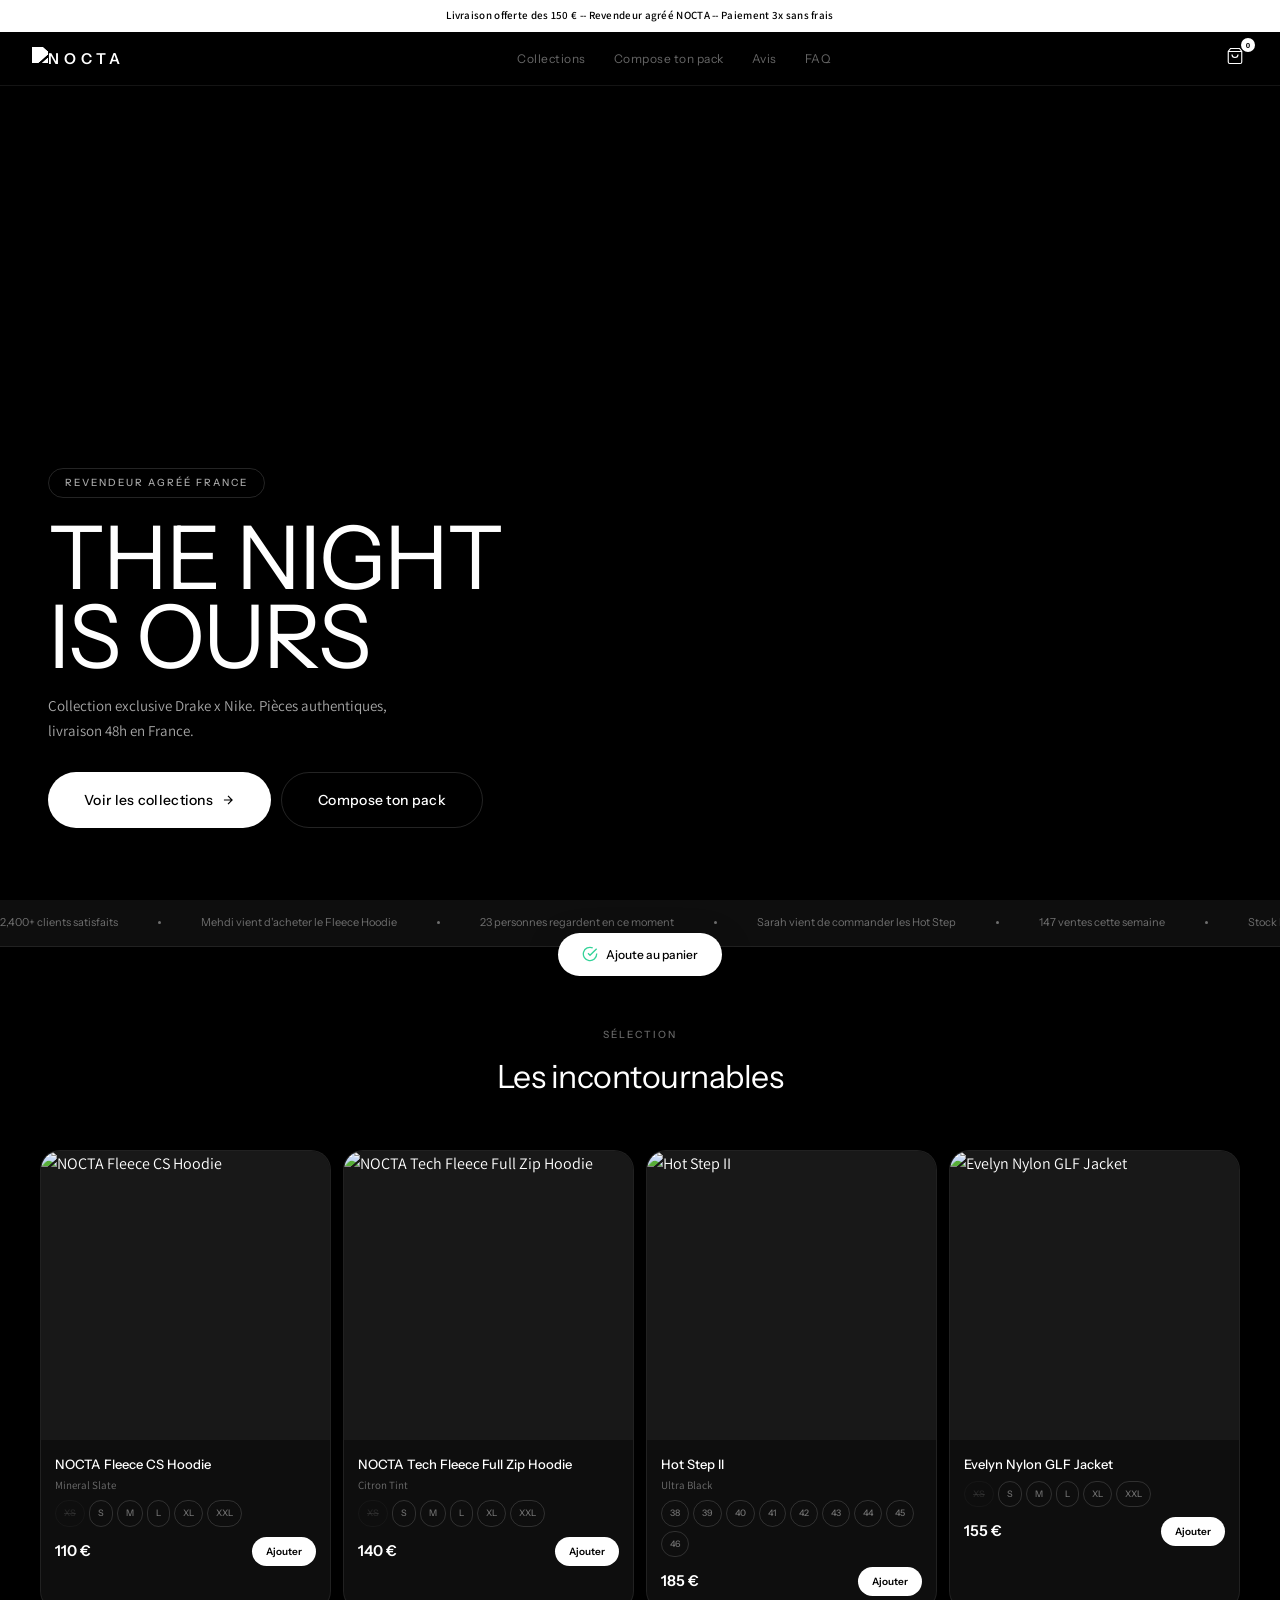
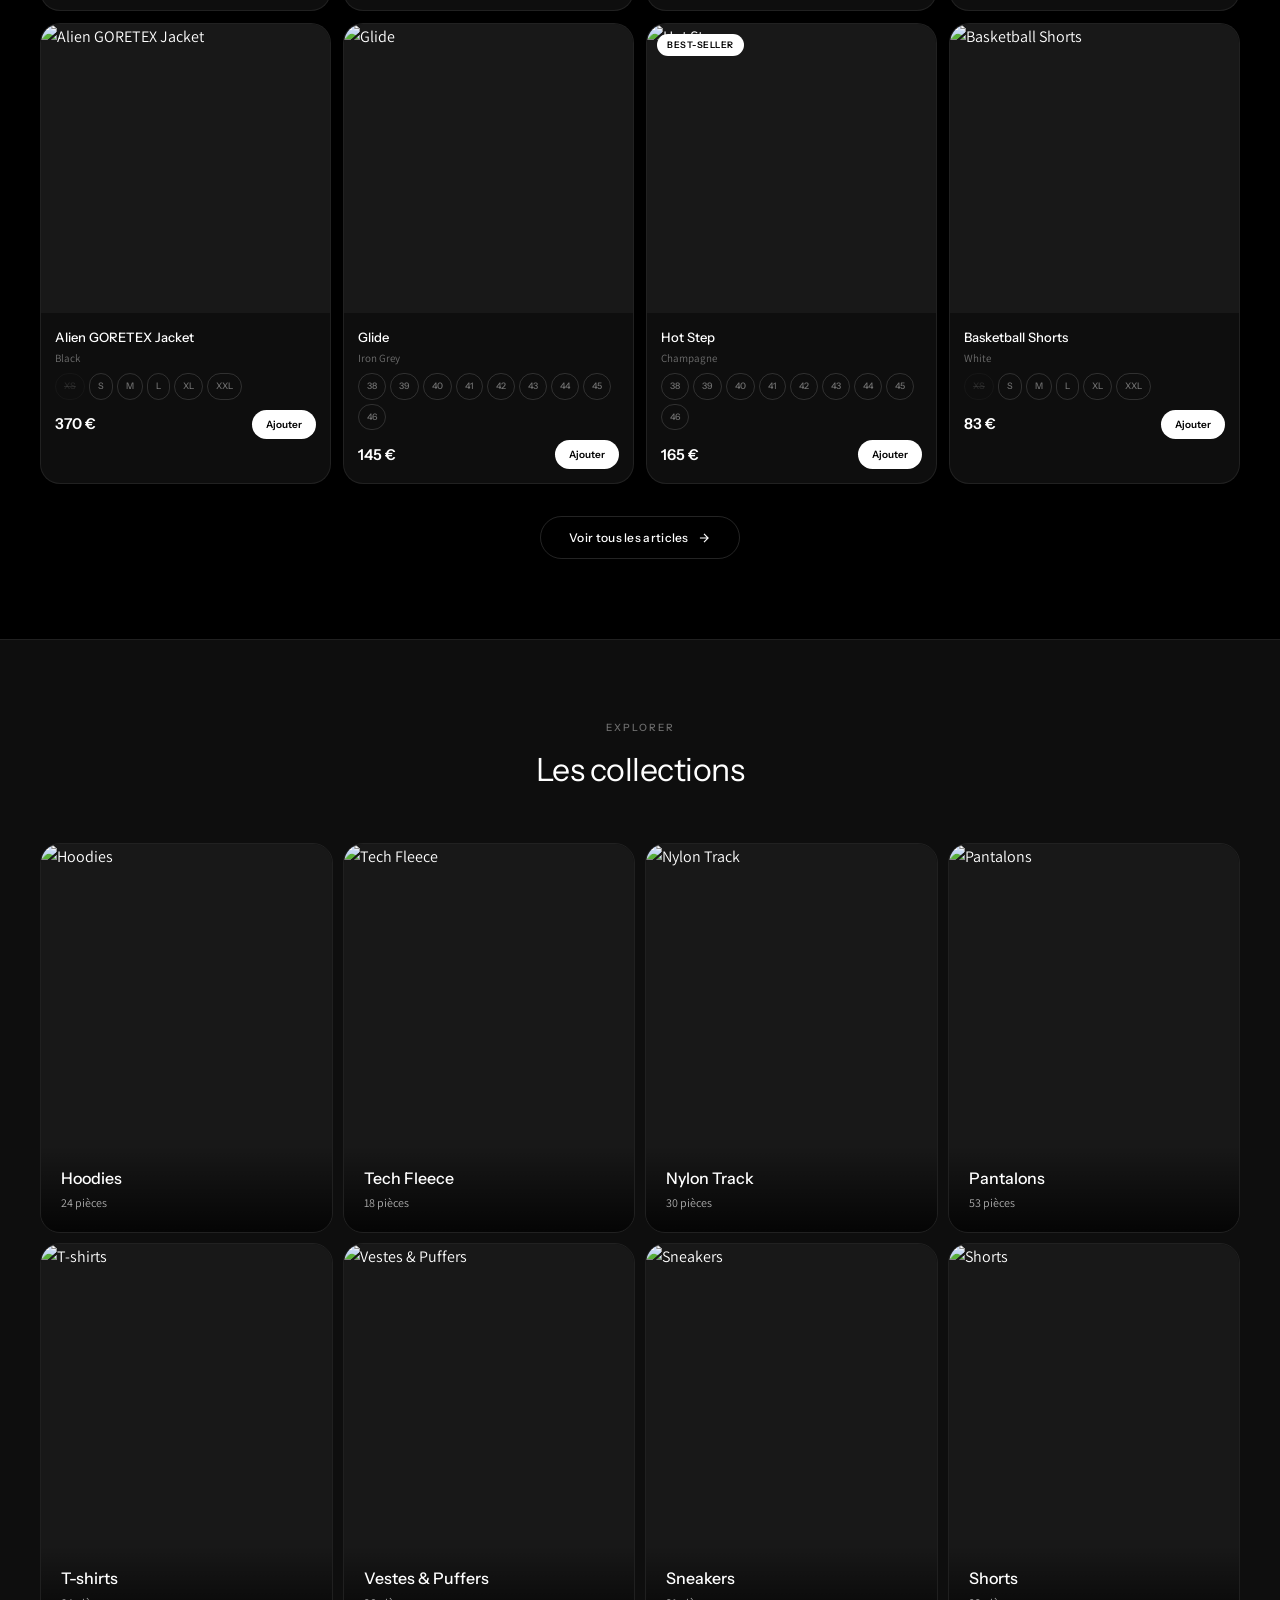
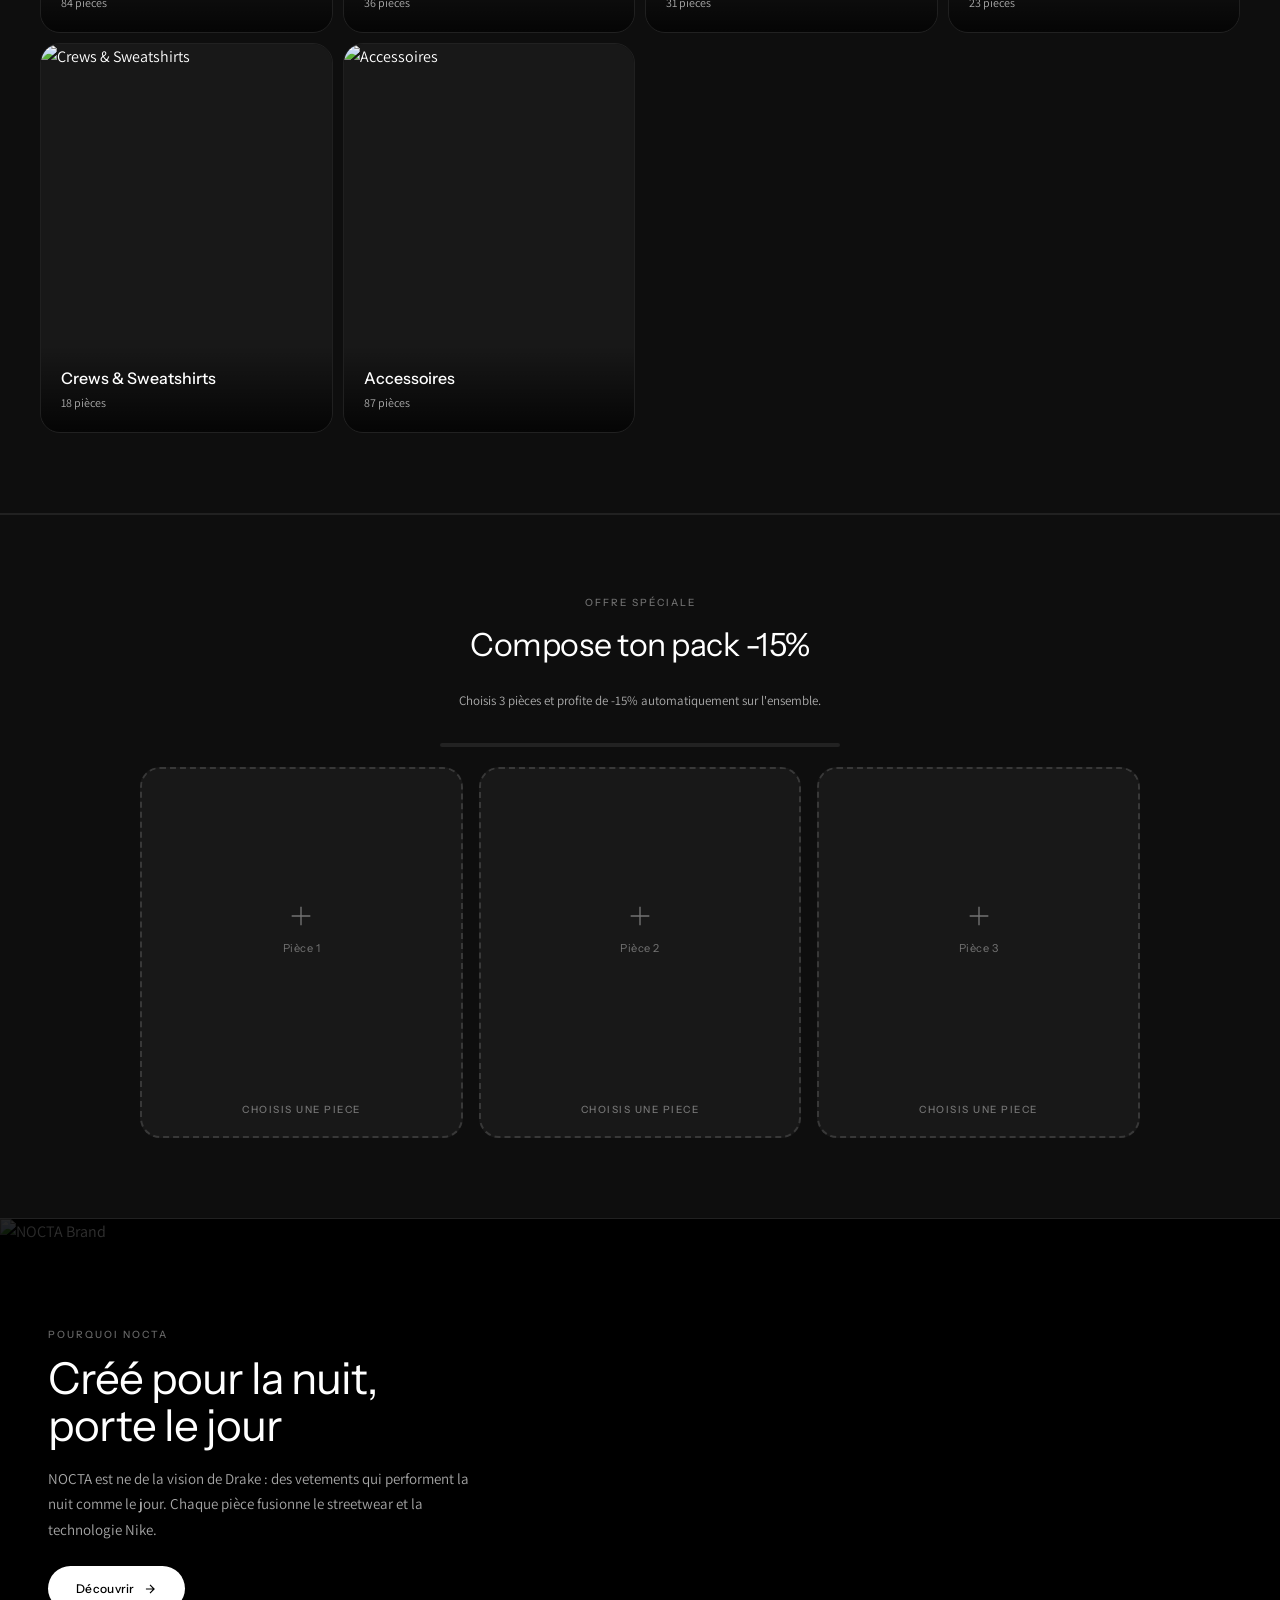
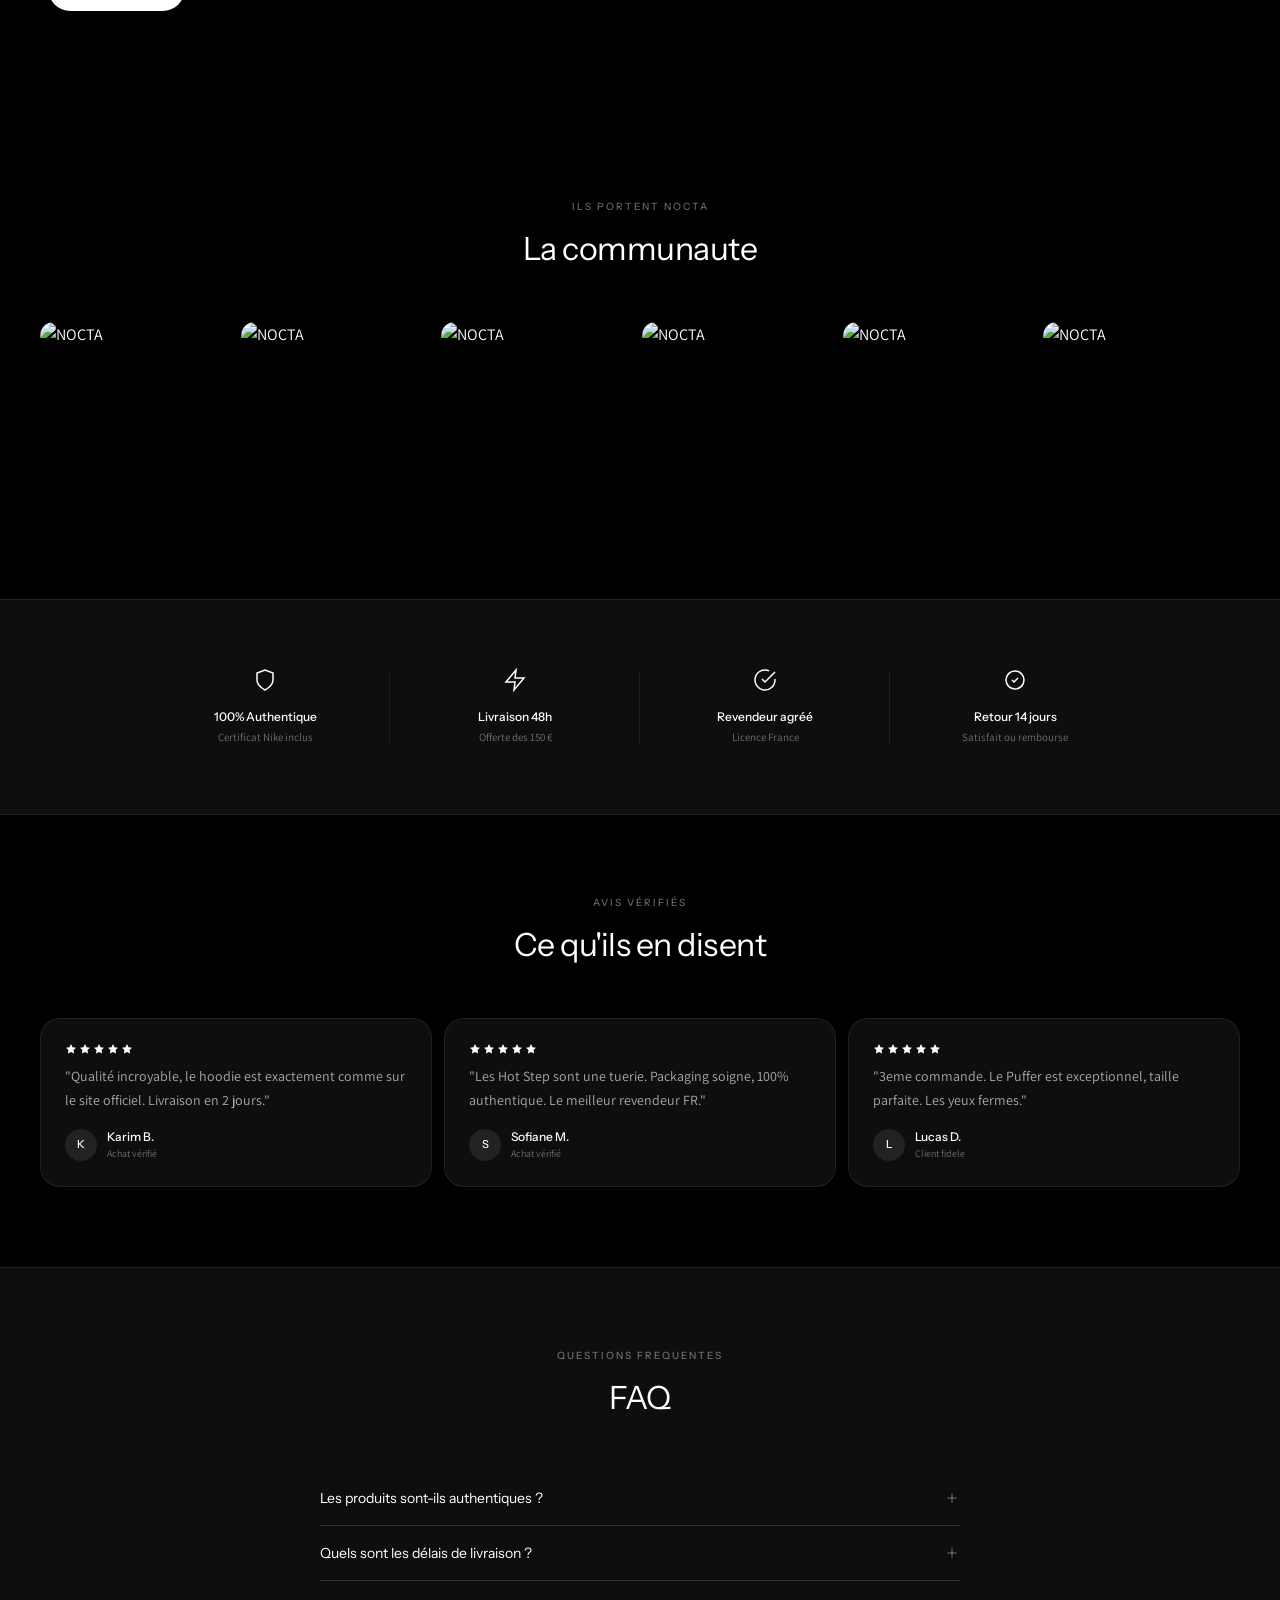
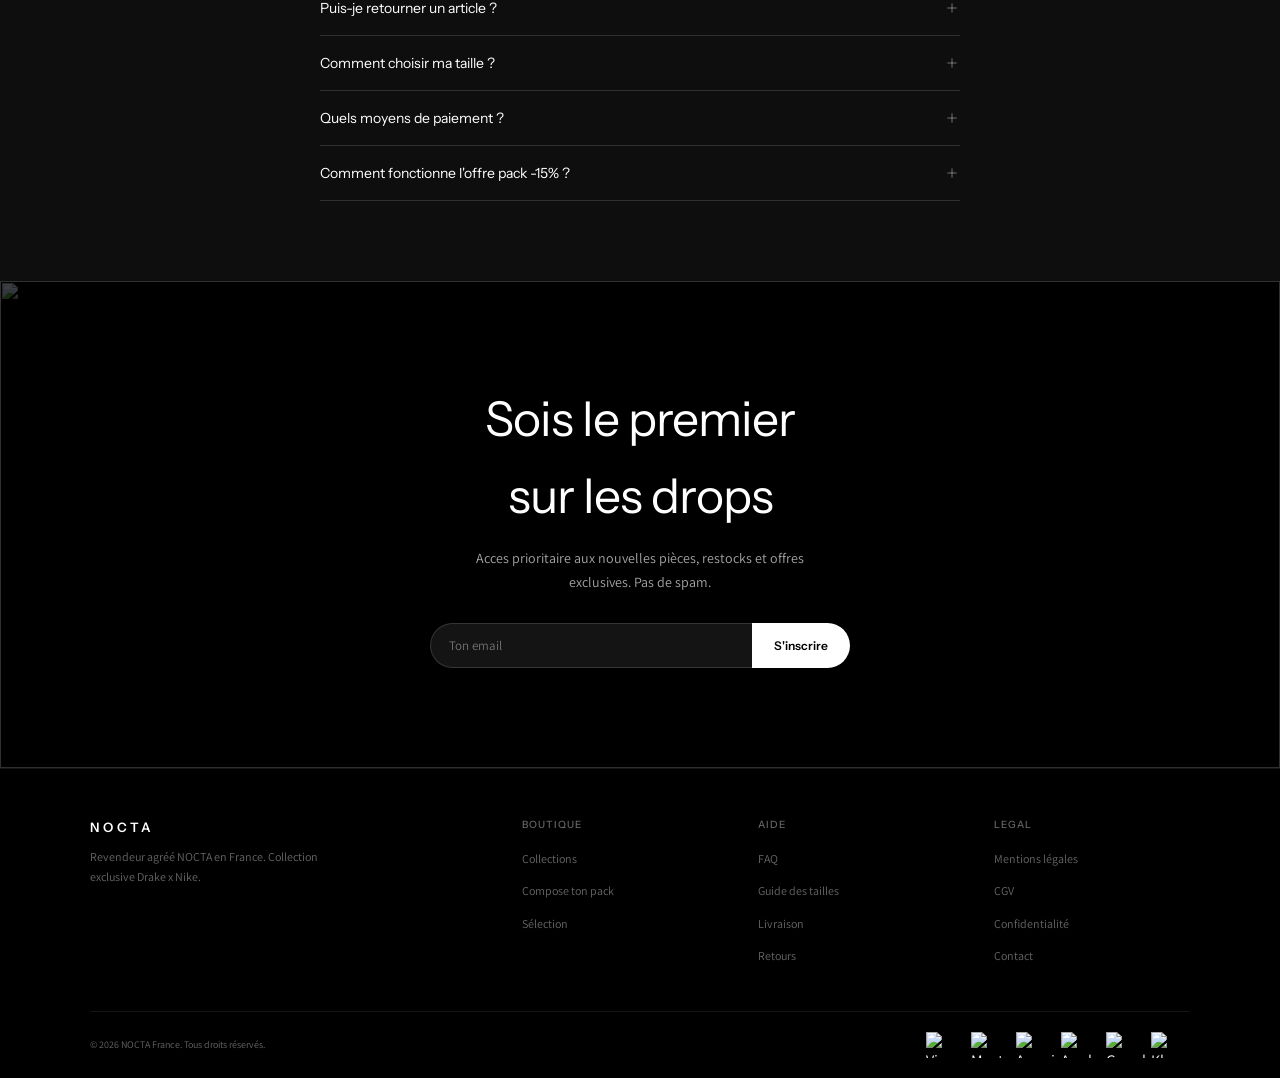
==== commit 249005c4: "fix(nav): mobile burger Collections link redirects properly Detect sub-page via DOM state instead of" ====
--- a/index.html
+++ b/index.html
@@ -13,14 +13,14 @@
     <meta name="keywords" content="NOCTA, Drake, Nike, NOCTA France, Hot Step, Glide, Tech Fleece, Puffer, Cardinal Stock, streetwear, sneakers, collection Drake Nike, revendeur agréé NOCTA">
     <meta name="author" content="NOCTA France">
     <meta name="robots" content="index, follow">
-    <link rel="canonical" href="https://nocta-france.com">
+    <link rel="canonical" href="https://my-nocta.com">
 
     <!-- Open Graph / Facebook -->
     <meta property="og:type" content="website">
     <meta property="og:title" content="NOCTA France - Revendeur Agréé | Collection Drake x Nike">
     <meta property="og:description" content="Collection exclusive Drake x Nike : hoodies, Tech Fleece, Hot Step II, Glide, Puffers. Livraison 48h, 100% authentique. Plus de 400 pièces.">
     <meta property="og:image" content="https://cdn.shopify.com/s/files/1/0509/0079/5541/files/ONBODY_HO25CARDINALSTOCK23_af6c9d21-8281-48fa-878c-748553d8f6c7.jpg">
-    <meta property="og:url" content="https://nocta-france.com">
+    <meta property="og:url" content="https://my-nocta.com">
     <meta property="og:site_name" content="NOCTA France">
     <meta property="og:locale" content="fr_FR">
 
@@ -45,12 +45,12 @@
         "@type": "Store",
         "name": "NOCTA France",
         "description": "Revendeur agréé NOCTA en France. Collection exclusive Drake x Nike.",
-        "url": "https://nocta-france.com",
+        "url": "https://my-nocta.com",
         "logo": "https://www.nocta.com/cdn/shop/files/Logo_1.png",
         "image": "https://cdn.shopify.com/s/files/1/0509/0079/5541/files/ONBODY_HO25CARDINALSTOCK23_af6c9d21-8281-48fa-878c-748553d8f6c7.jpg",
         "priceRange": "28€ - 780€",
-        "currenciesAcceptéd": "EUR",
-        "paymentAcceptéd": "Visa, Mastercard, American Express, Apple Pay, Google Pay, Klarna",
+        "currenciesAccepted": "EUR",
+        "paymentAccepted": "Visa, Mastercard, American Express, Apple Pay, Google Pay, Klarna",
         "address": {
             "@type": "PostalAddress",
             "addressCountry": "FR"
@@ -497,8 +497,8 @@
         .footer-col a:hover{color:var(--w)}
         .footer-bottom{display:flex;justify-content:space-between;align-items:center;max-width:1100px;margin:0 auto;padding-top:20px;border-top:1px solid var(--brd)}
         .footer-copy{font-size:10px;color:var(--t3)}
-        .footer-pay{display:flex;gap:5px}
-        .footer-pay span{font-size:9px;color:var(--t3);border:1px solid var(--brd);padding:3px 7px;border-radius:4px;font-family:var(--h);font-weight:500}
+        .footer-pay{display:flex;gap:6px;align-items:center;flex-wrap:wrap}
+        .footer-pay img{height:26px;width:39px;object-fit:contain;display:block}
 
         /* ANIM */
         .fadein{opacity:0;transform:translateY(20px);transition:opacity .5s,transform .5s}
@@ -651,13 +651,13 @@
         <div class="marquee">
             <div class="marquee-track" id="marqueeTrack">
                 <span class="marquee-item">2,400+ clients satisfaits</span><span class="marquee-dot"></span>
-                <span class="marquee-item">Mehdi vient d'achetér le Fleece Hoodie</span><span class="marquee-dot"></span>
+                <span class="marquee-item">Mehdi vient d'acheter le Fleece Hoodie</span><span class="marquee-dot"></span>
                 <span class="marquee-item">23 personnes regardent en ce moment</span><span class="marquee-dot"></span>
                 <span class="marquee-item">Sarah vient de commander les Hot Step</span><span class="marquee-dot"></span>
                 <span class="marquee-item">147 ventes cette semaine</span><span class="marquee-dot"></span>
                 <span class="marquee-item">Stock limité sur 4 références</span><span class="marquee-dot"></span>
                 <span class="marquee-item">2,400+ clients satisfaits</span><span class="marquee-dot"></span>
-                <span class="marquee-item">Mehdi vient d'achetér le Fleece Hoodie</span><span class="marquee-dot"></span>
+                <span class="marquee-item">Mehdi vient d'acheter le Fleece Hoodie</span><span class="marquee-dot"></span>
                 <span class="marquee-item">23 personnes regardent en ce moment</span><span class="marquee-dot"></span>
                 <span class="marquee-item">Sarah vient de commander les Hot Step</span><span class="marquee-dot"></span>
                 <span class="marquee-item">147 ventes cette semaine</span><span class="marquee-dot"></span>
@@ -819,14 +819,14 @@
         <h1>Mentions légales</h1>
         <p class="legal-update">Derniere mise a jour : 30 mars 2026</p>
         <h2>1. Editeur du site</h2>
-        <p>Le site nocta-france.com est edite par NOCTA France, revendeur agréé de la marque NOCTA (Drake x Nike).</p>
-        <p>Forme juridique : SAS<br>Siege social : France<br>Email : contact@nocta-france.com<br>Téléphone : +33 (0)1 00 00 00 00<br>Numéro SIRET : En cours d'immatriculation<br>Numéro TVA intracommunautaire : En cours</p>
+        <p>Le site my-nocta.com est edite par NOCTA France, revendeur agréé de la marque NOCTA (Drake x Nike).</p>
+        <p>Forme juridique : SAS<br>Siège social : France<br>Email : contact@my-nocta.com<br>Numéro SIRET : En cours d'immatriculation<br>Numéro TVA intracommunautaire : En cours</p>
         <h2>2. Hebergement</h2>
         <p>Le site est heberge par Vercel Inc., 440 N Barranca Ave #4133, Covina, CA 91723, USA.</p>
         <h2>3. Propriete intellectuelle</h2>
-        <p>NOCTA est une marque deposee par Nike, Inc. en collaboration avec Aubrey Drake Graham. Toutes les images, logos et contenus lies a la marque NOCTA appartiennent a leurs proprietaires respectifs. Le site nocta-france.com agit en tant que revendeur agréé et n'est pas affilie directement a Nike, Inc.</p>
+        <p>NOCTA est une marque deposee par Nike, Inc. en collaboration avec Aubrey Drake Graham. Toutes les images, logos et contenus lies a la marque NOCTA appartiennent a leurs proprietaires respectifs. Le site my-nocta.com agit en tant que revendeur agréé et n'est pas affilie directement a Nike, Inc.</p>
         <h2>4. Données personnelles</h2>
-        <p>Conformement au RGPD et a la loi Informatique et Libertes, vous disposez d'un droit d'acces, de rectification, de suppression et de portabilite de vos données personnelles. Pour exercer ces droits, contactez-nous a : contact@nocta-france.com</p>
+        <p>Conformement au RGPD et a la loi Informatique et Libertes, vous disposez d'un droit d'acces, de rectification, de suppression et de portabilite de vos données personnelles. Pour exercer ces droits, contactez-nous a : contact@my-nocta.com</p>
         <h2>5. Cookies</h2>
         <p>Le site utilise des cookies techniques nécessaires au bon fonctionnement (panier, préférences). Aucun cookie publicitaire ou de tracking tiers n'est utilise sans votre consentement.</p>
         <h2>6. Responsabilite</h2>
@@ -838,7 +838,7 @@
         <h1>Conditions Générales de Vente</h1>
         <p class="legal-update">Derniere mise a jour : 30 mars 2026</p>
         <h2>Article 1 - Objet</h2>
-        <p>Les presentes CGV regissent les ventes de produits NOCTA effectuées sur le site nocta-france.com. Toute commande implique l'acceptation sans réservé des presentes conditions.</p>
+        <p>Les presentes CGV regissent les ventes de produits NOCTA effectuées sur le site my-nocta.com. Toute commande implique l'acceptation sans réservé des presentes conditions.</p>
         <h2>Article 2 - Produits</h2>
         <p>Les produits proposes sont des articles authentiques de la marque NOCTA (Drake x Nike). Chaque produit est accompagne de son certificat d'authenticite et de la facture originale Nike. Les photographies sont les plus fideles possibles mais ne peuvent assurer une similitude parfaite avec le produit.</p>
         <h2>Article 3 - Prix</h2>
@@ -854,7 +854,7 @@
         <h2>Article 8 - Garanties</h2>
         <p>Tous les produits beneficient de la garantie legale de conformite (articles L217-4 a L217-14 du Code de la consommation) et de la garantie contre les vices caches (articles 1641 a 1649 du Code civil).</p>
         <h2>Article 9 - Service client</h2>
-        <p>Pour toute question ou reclamation : contact@nocta-france.com. Notre équipe repond sous 24h (jours ouvres).</p>
+        <p>Pour toute question ou reclamation : contact@my-nocta.com. Notre équipe repond sous 24h (jours ouvres).</p>
         <h2>Article 10 - Litiges</h2>
         <p>Les presentes CGV sont soumises au droit francais. En cas de litige, une solution amiable sera recherchee. A defaut, les tribunaux francais seront competents. Conformement a l'article L612-1 du Code de la consommation, vous pouvez recourir a un mediateur de la consommation.</p>
     </div>
@@ -864,7 +864,7 @@
         <h1>Politique de confidentialité</h1>
         <p class="legal-update">Derniere mise a jour : 30 mars 2026</p>
         <h2>1. Responsable du traitement</h2>
-        <p>NOCTA France, SAS, est responsable du traitement de vos données personnelles collectees sur le site nocta-france.com.</p>
+        <p>NOCTA France, SAS, est responsable du traitement de vos données personnelles collectees sur le site my-nocta.com.</p>
         <h2>2. Données collectees</h2>
         <p>Nous collectons les données suivantes :</p>
         <ul>
@@ -896,7 +896,7 @@
             <li>Droit d'opposition au traitement</li>
             <li>Droit de retirer votre consentement</li>
         </ul>
-        <p>Pour exercer ces droits : contact@nocta-france.com. Vous pouvez egalement adresser une reclamation a la CNIL (www.cnil.fr).</p>
+        <p>Pour exercer ces droits : contact@my-nocta.com. Vous pouvez egalement adresser une reclamation a la CNIL (www.cnil.fr).</p>
         <h2>8. Sécurité</h2>
         <p>Nous mettons en oeuvre des mesures techniques et organisationnelles pour proteger vos données : cryptage SSL, acces restreint, serveurs securises.</p>
     </div>
@@ -907,7 +907,7 @@
         <p class="legal-update">Notre équipe repond sous 24h</p>
         <h2>Service client</h2>
         <p>Pour toute question sur votre commande, un produit ou une demande de retour :</p>
-        <p>Email : <a href="mailto:contact@nocta-france.com">contact@nocta-france.com</a><br>Téléphone : +33 (0)1 00 00 00 00<br>Horaires : Lundi - Vendredi, 9h - 18h</p>
+        <p>Email : <a href="mailto:contact@my-nocta.com">contact@my-nocta.com</a><br>Horaires : Lundi - Vendredi, 9h - 18h</p>
         <h2>Suivi de commande</h2>
         <p>Un email avec le numéro de suivi vous est envoye des l'expédition. Pour toute question sur une livraison en cours, contactez-nous avec votre numéro de commande.</p>
         <h2>Retours</h2>
@@ -943,8 +943,15 @@
             </ul></div>
         </div>
         <div class="footer-bottom">
-            <div class="footer-copy">&copy; 2026 NOCTA France. Tous droits reserves.</div>
-            <div class="footer-pay"><span>Visa</span><span>MC</span><span>Amex</span><span>Apple Pay</span><span>Klarna</span></div>
+            <div class="footer-copy">&copy; 2026 NOCTA France. Tous droits réservés.</div>
+            <div class="footer-pay" aria-label="Moyens de paiement acceptés">
+                <img src="assets/payments/visa.svg" alt="Visa" loading="lazy" decoding="async">
+                <img src="assets/payments/mastercard.svg" alt="Mastercard" loading="lazy" decoding="async">
+                <img src="assets/payments/amex.svg" alt="American Express" loading="lazy" decoding="async">
+                <img src="assets/payments/applepay.svg" alt="Apple Pay" loading="lazy" decoding="async">
+                <img src="assets/payments/googlepay.svg" alt="Google Pay" loading="lazy" decoding="async">
+                <img src="assets/payments/klarna.svg" alt="Klarna" loading="lazy" decoding="async">
+            </div>
         </div>
     </footer>
 
@@ -2127,7 +2134,7 @@
 }
 
 function renderCart(){
-    // Cléan invalid items from cart (old IDs after catalog update)
+    // Clean invalid items from cart (old IDs after catalog update)
     cart = cart.filter(function(c){return getProduct(c.id)});
     saveCart();
 
@@ -2234,7 +2241,7 @@
     var viewers = 8 + Math.floor(Math.random()*20);
     var texts = [
         viewers+" personnes consultent la boutique",
-        n+" vient d'achetér le "+p,
+        n+" vient d'acheter le "+p,
         "147 ventes cette semaine",
         n+" vient d'ajouter le "+p+" au panier"
     ];
@@ -2254,7 +2261,6 @@
 
 function navigateTo(target){
     document.getElementById("navLinks").classList.remove("open");
-    hideAllPages();
 
     var sectionMap = {
         collections:"collectionsSection",
@@ -2264,9 +2270,27 @@
         featured:"featuredSection"
     };
 
+    var homeEl = document.getElementById("homePage");
+    var wasOnSubPage = homeEl.style.display === "none"
+        || document.getElementById("collectionView").classList.contains("active")
+        || document.getElementById("pdpPage").classList.contains("active")
+        || document.getElementById("allProductsView").classList.contains("active")
+        || document.querySelector(".legal-page.active");
+    hideAllPages();
+    if(wasOnSubPage && location.protocol !== "file:"){
+        try{ pushUrl("/","NOCTA France - Revendeur Agréé"); }catch(_){}
+    }
+
     if(sectionMap[target]){
-        var el = document.getElementById(sectionMap[target]);
-        if(el) setTimeout(function(){el.scrollIntoView({behavior:"smooth",block:"start"})},100);
+        var doScroll = function(){
+            var el = document.getElementById(sectionMap[target]);
+            if(!el) return;
+            var nav = document.querySelector(".nav");
+            var offset = (nav ? nav.offsetHeight : 64) + 8;
+            var y = el.getBoundingClientRect().top + window.pageYOffset - offset;
+            window.scrollTo({top:y,behavior:"smooth"});
+        };
+        requestAnimationFrame(function(){requestAnimationFrame(doScroll)});
     }
 }
 
